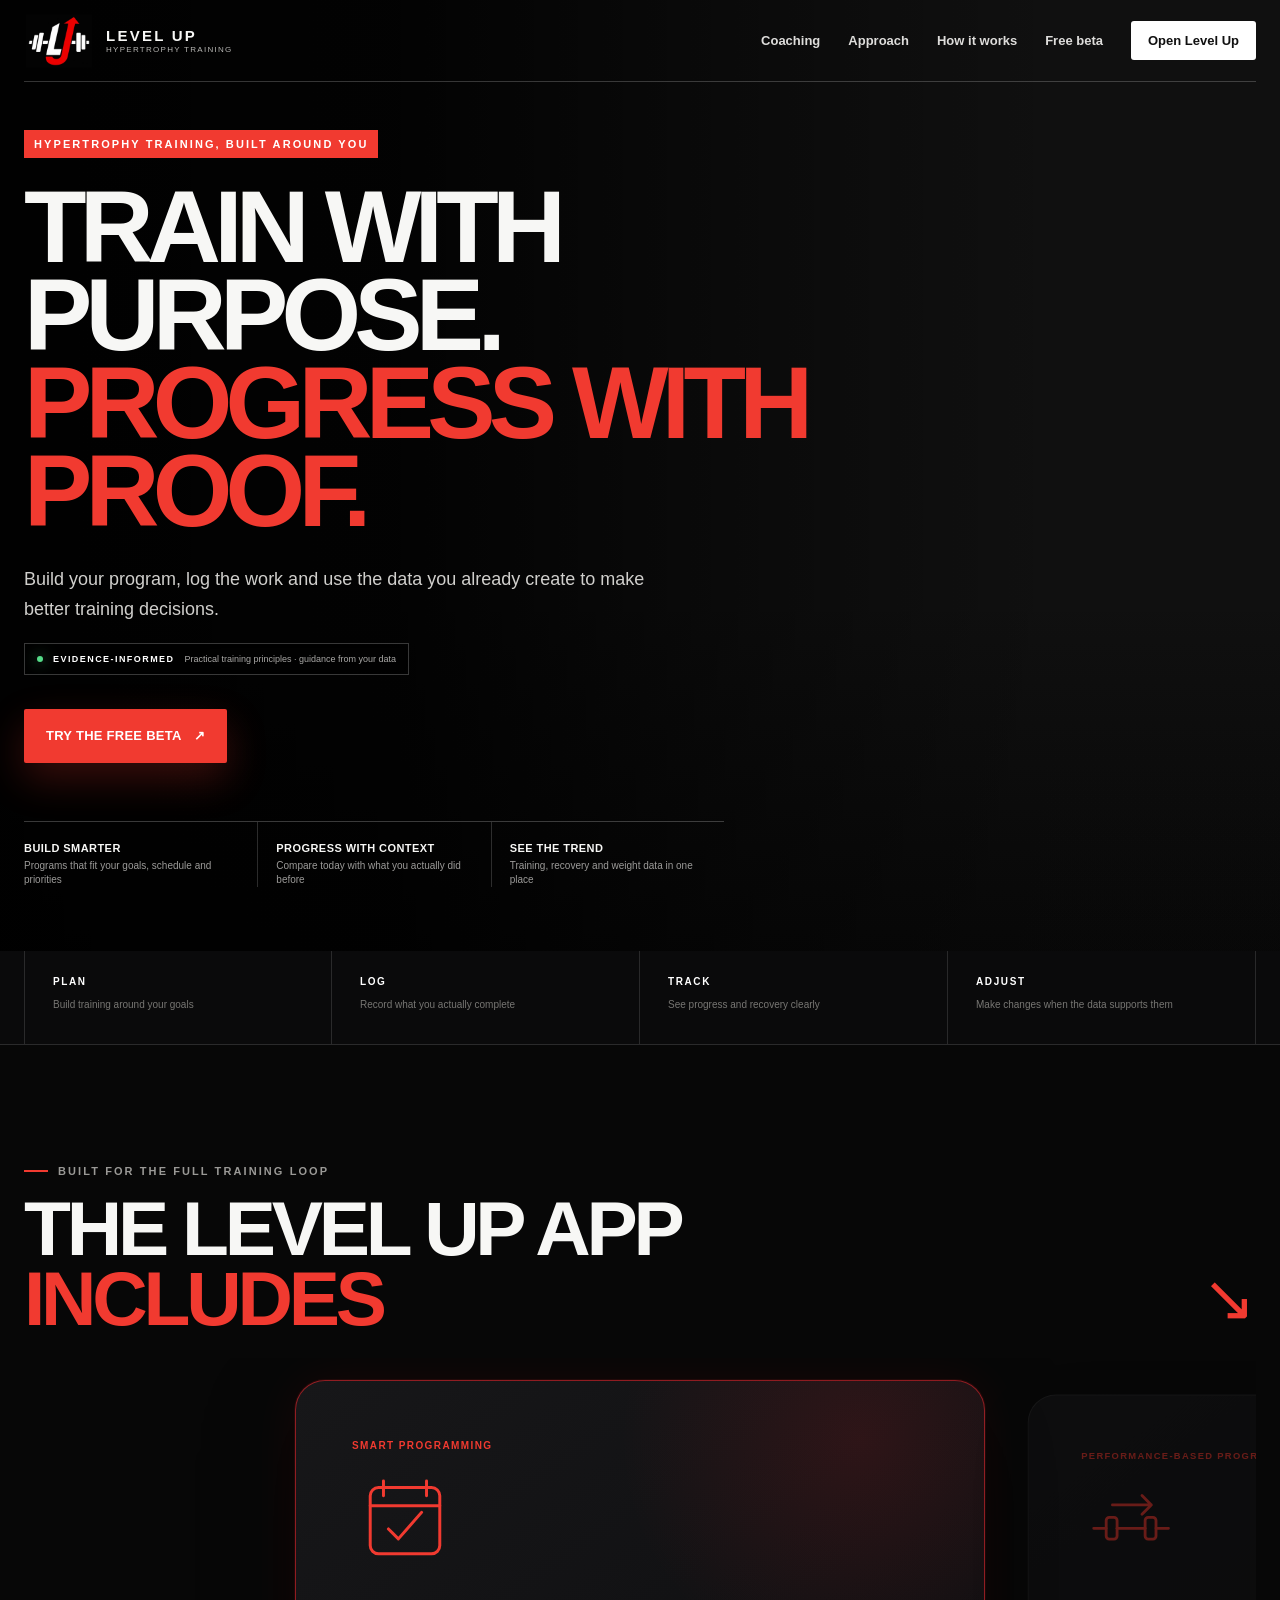
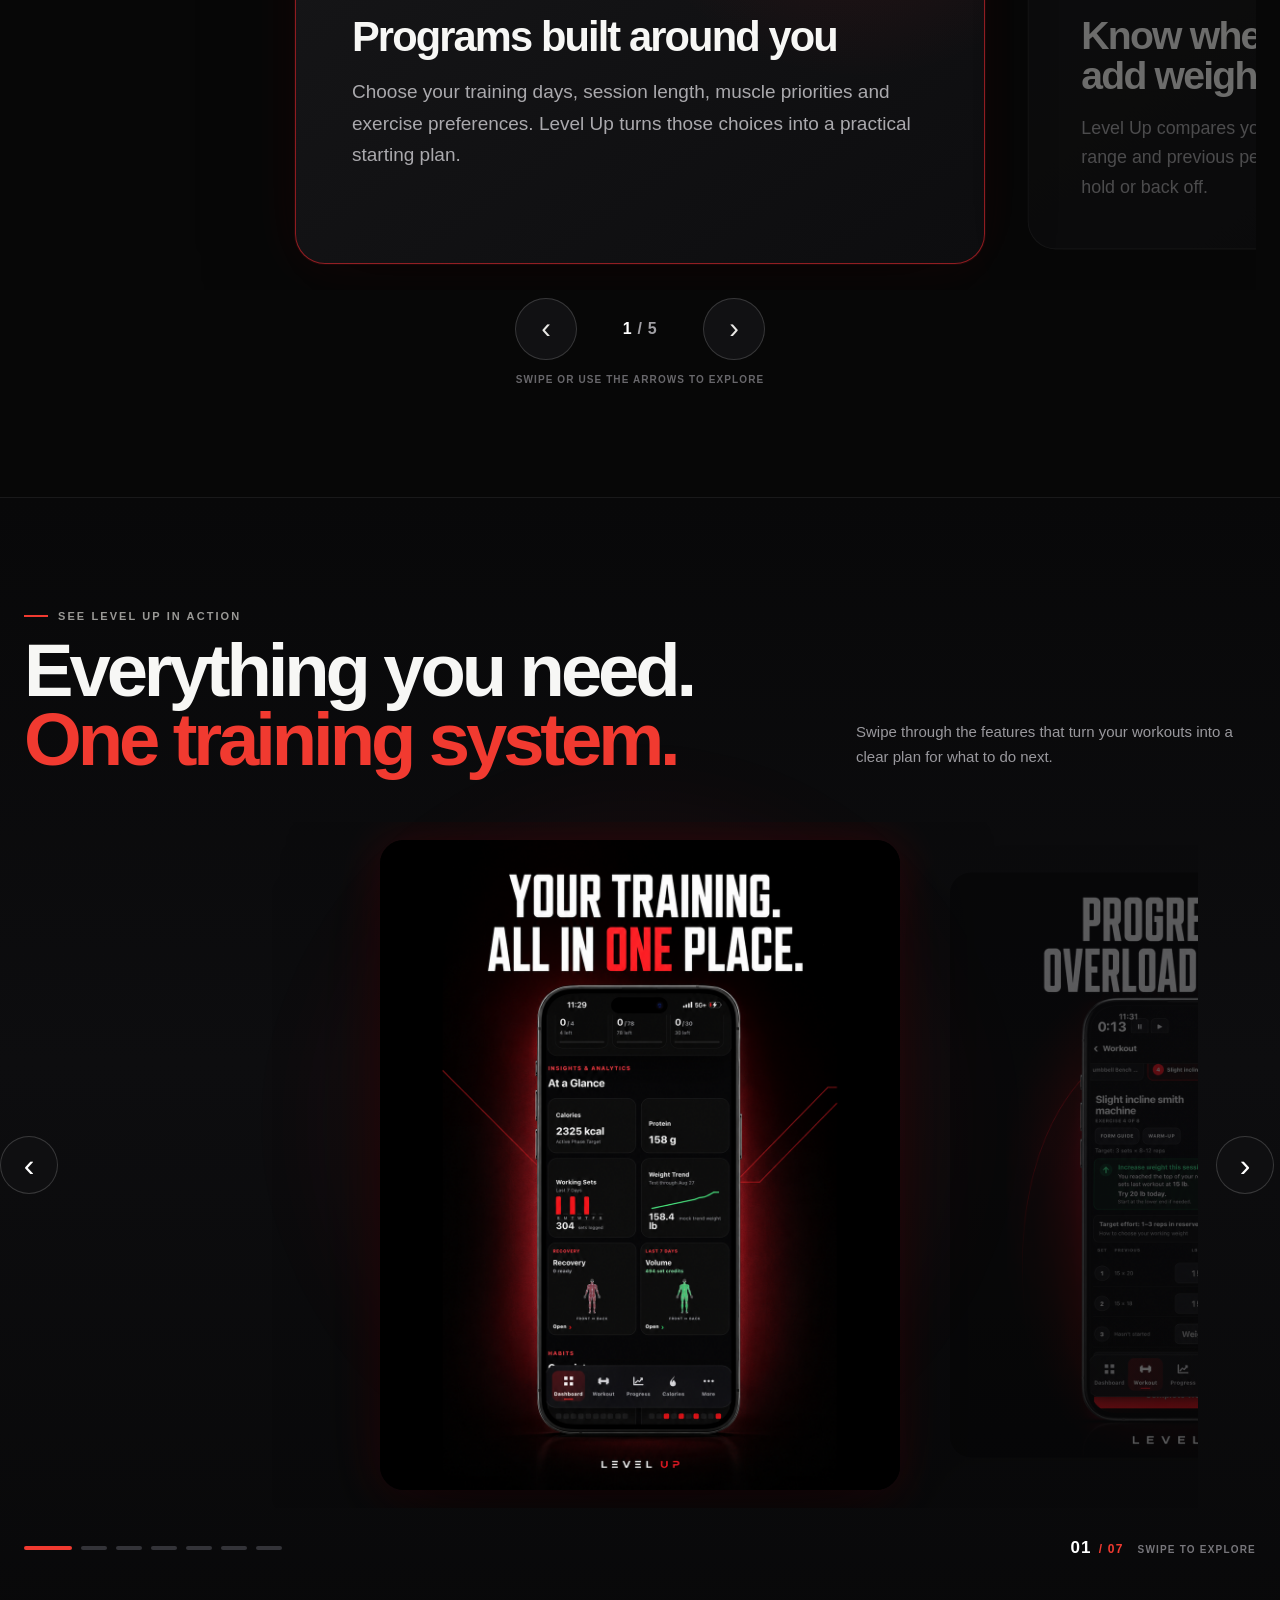
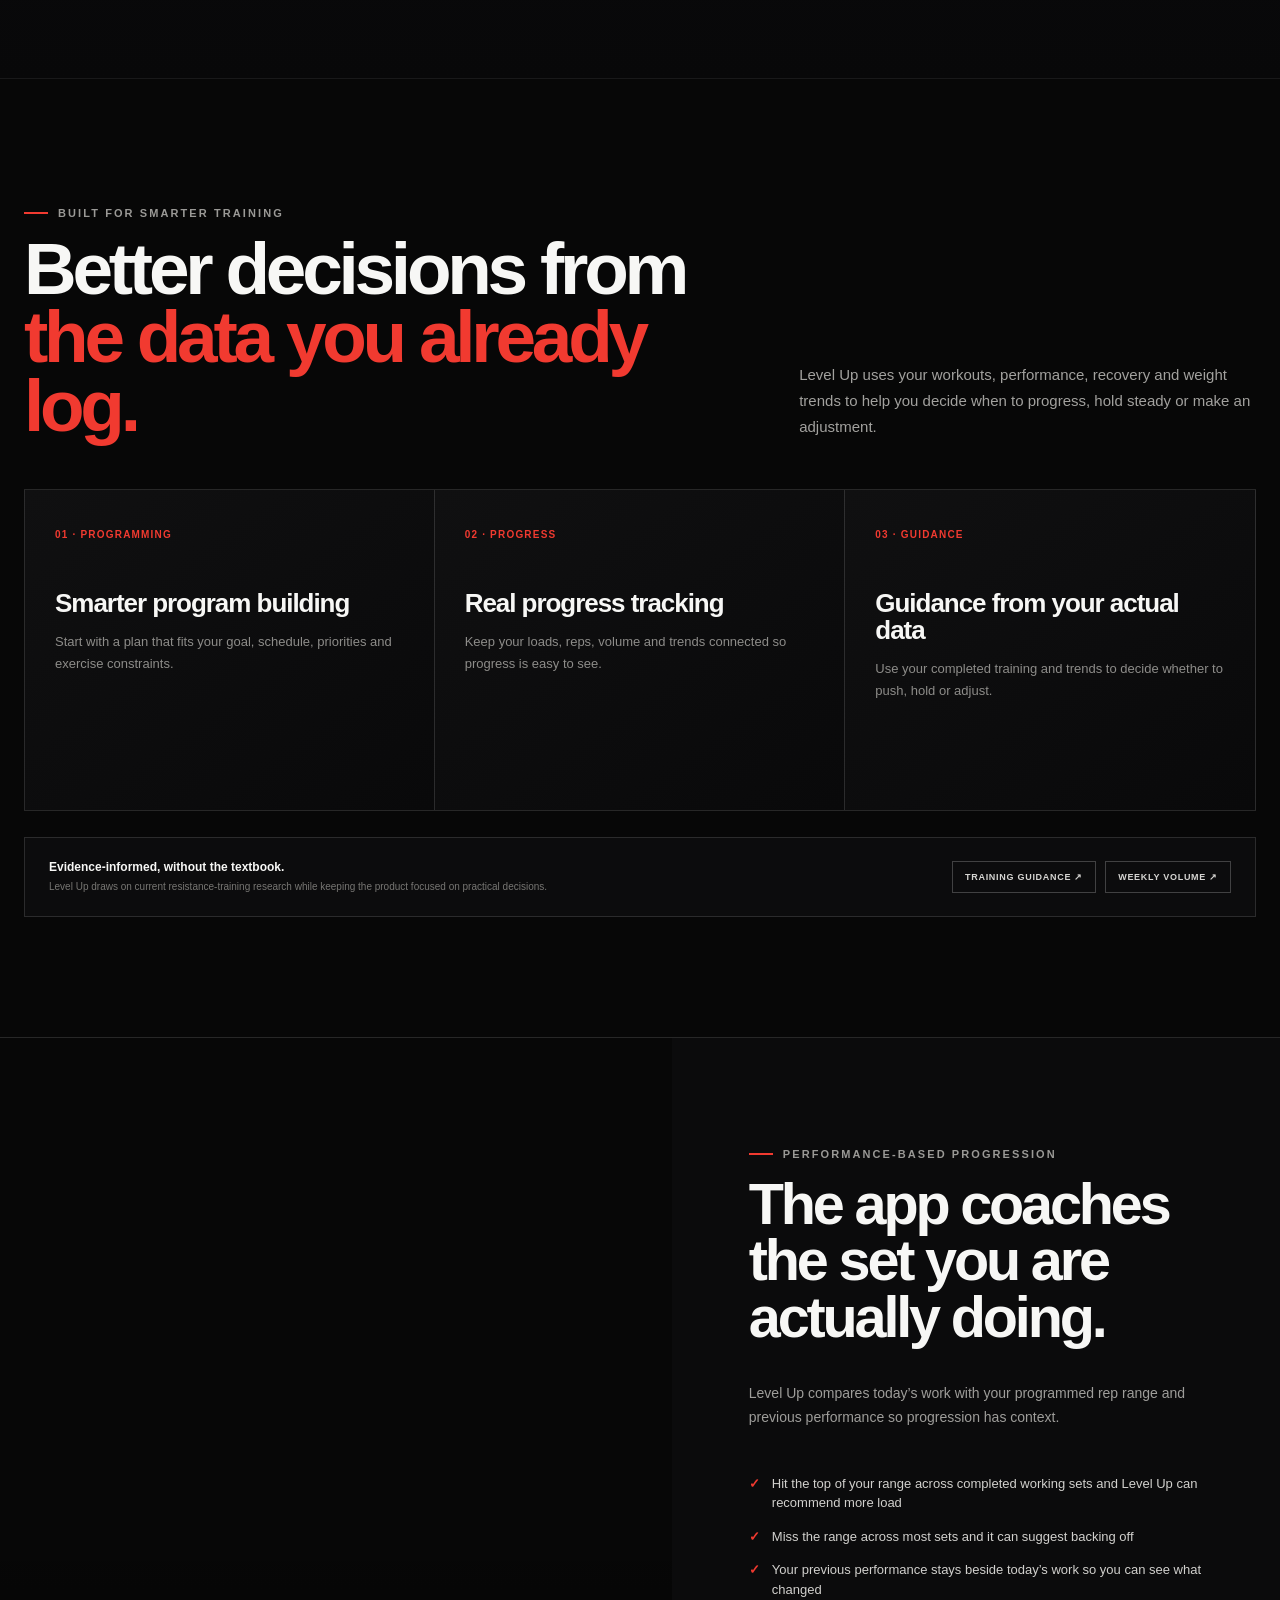
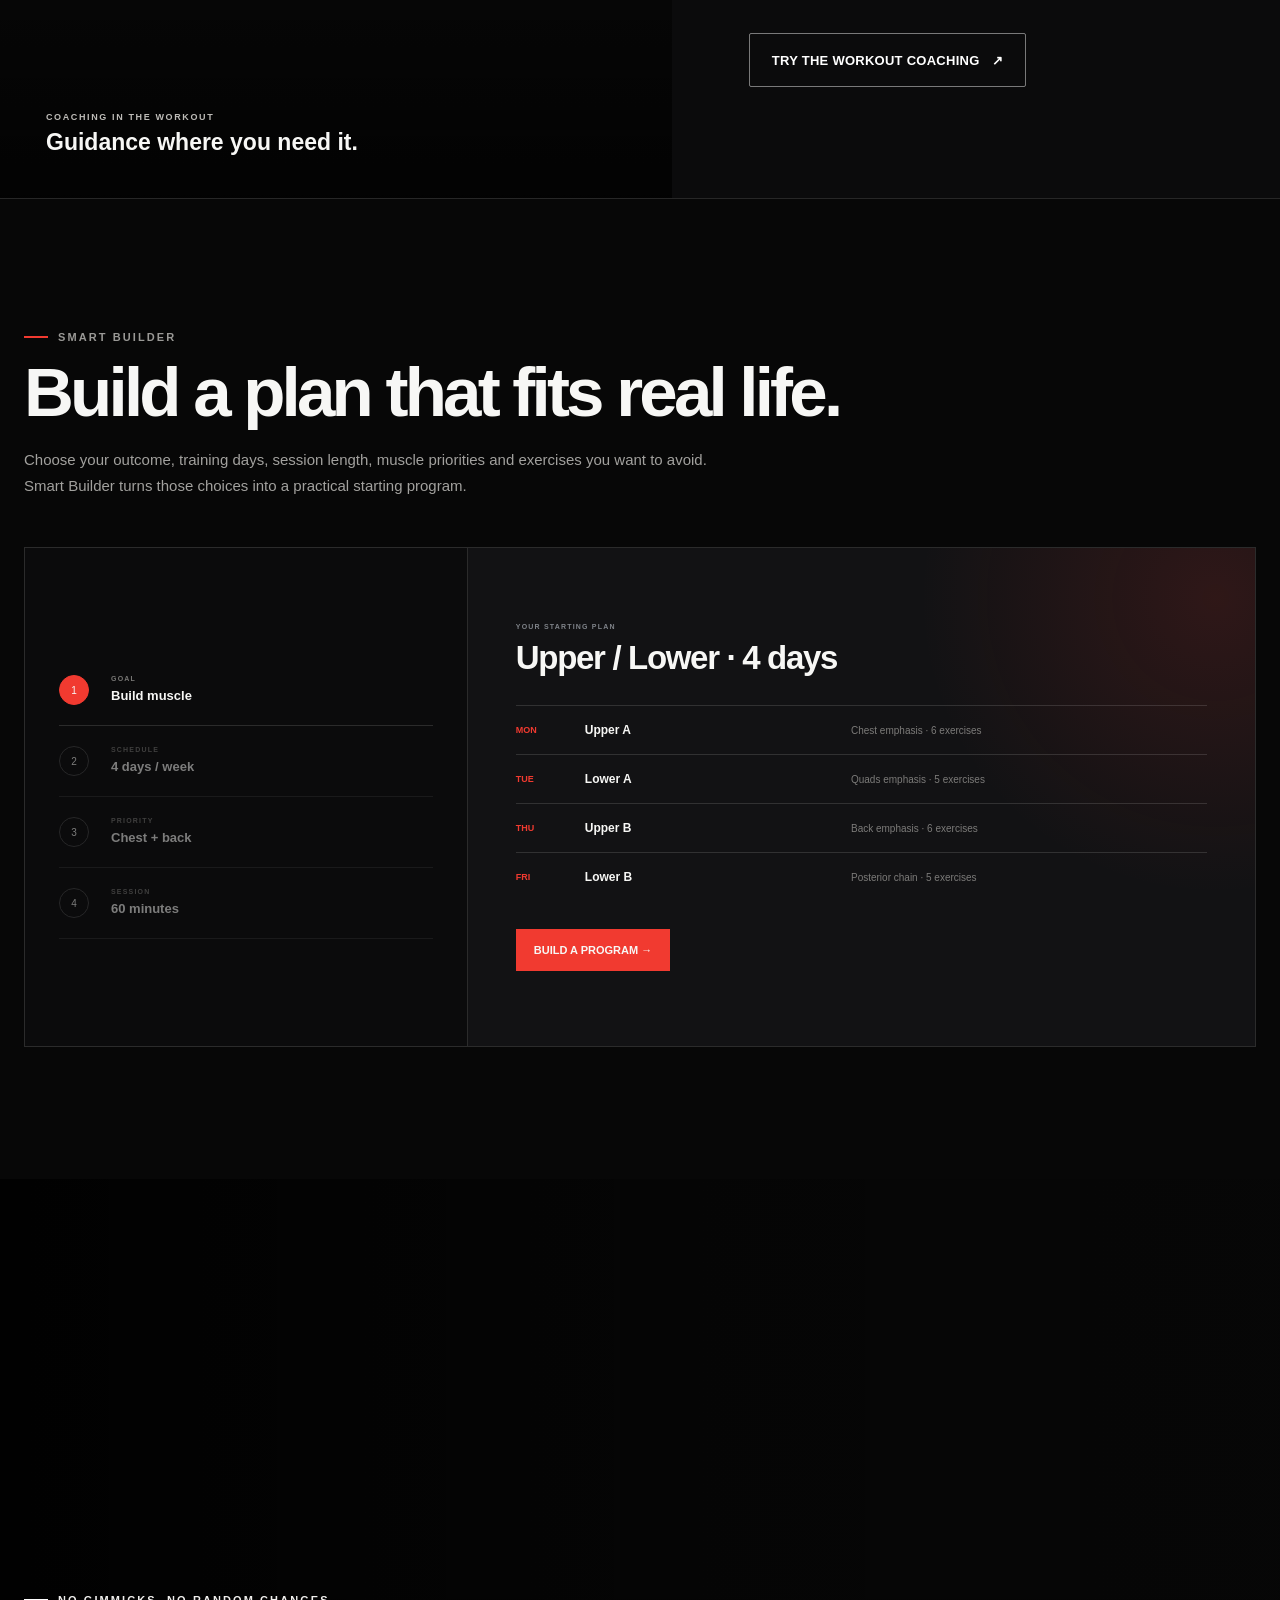
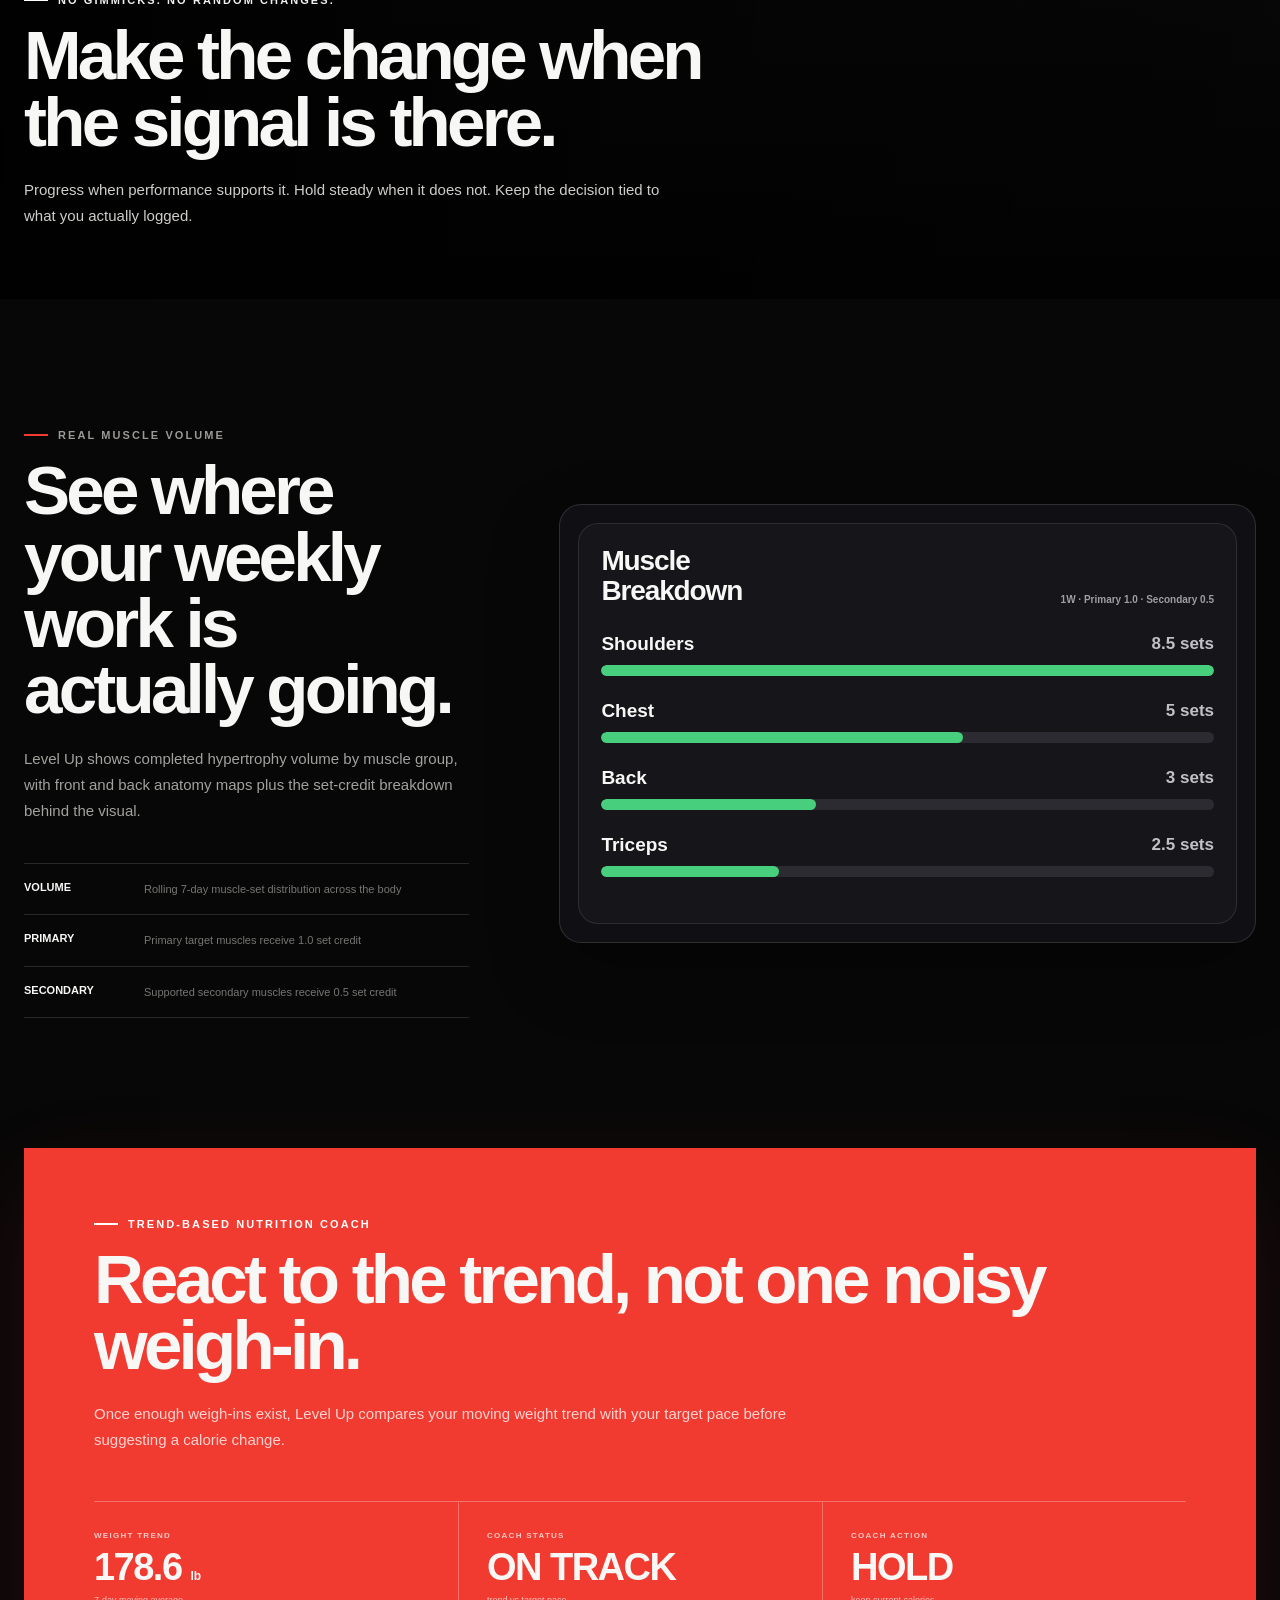
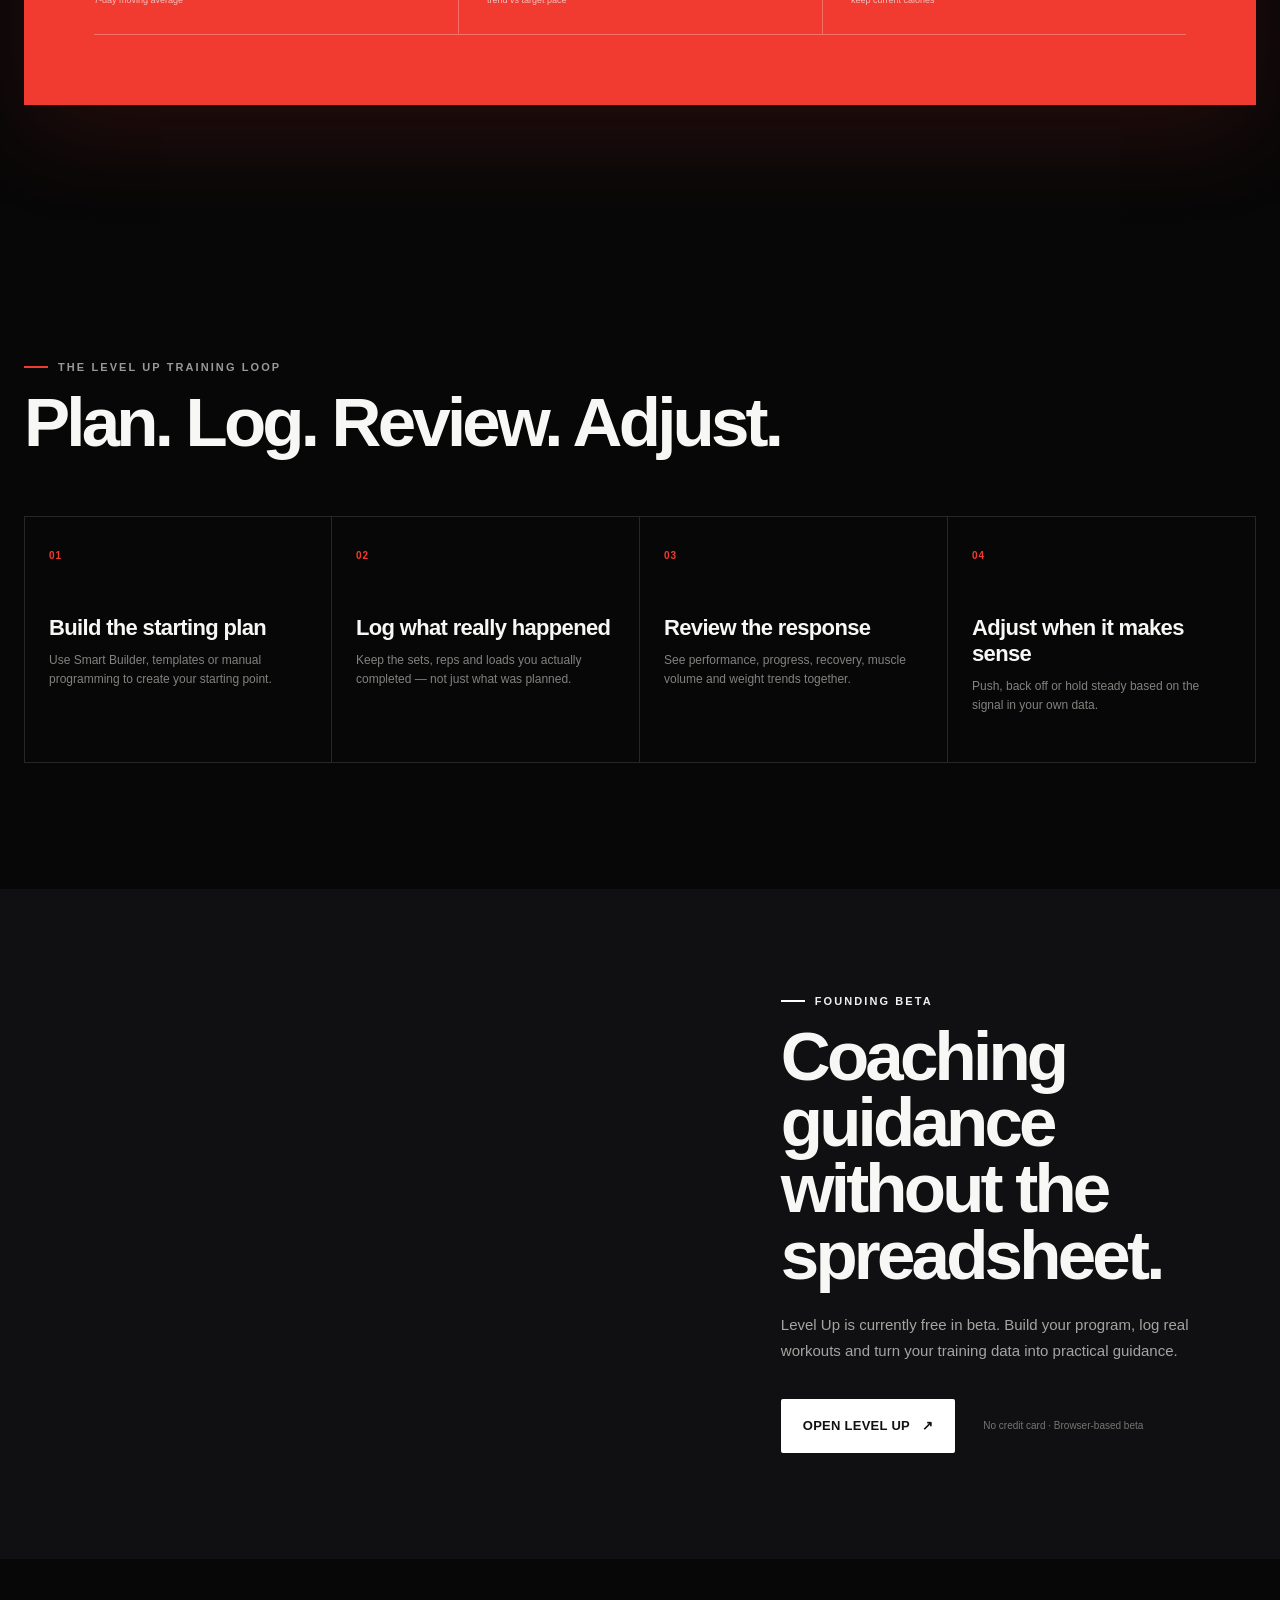
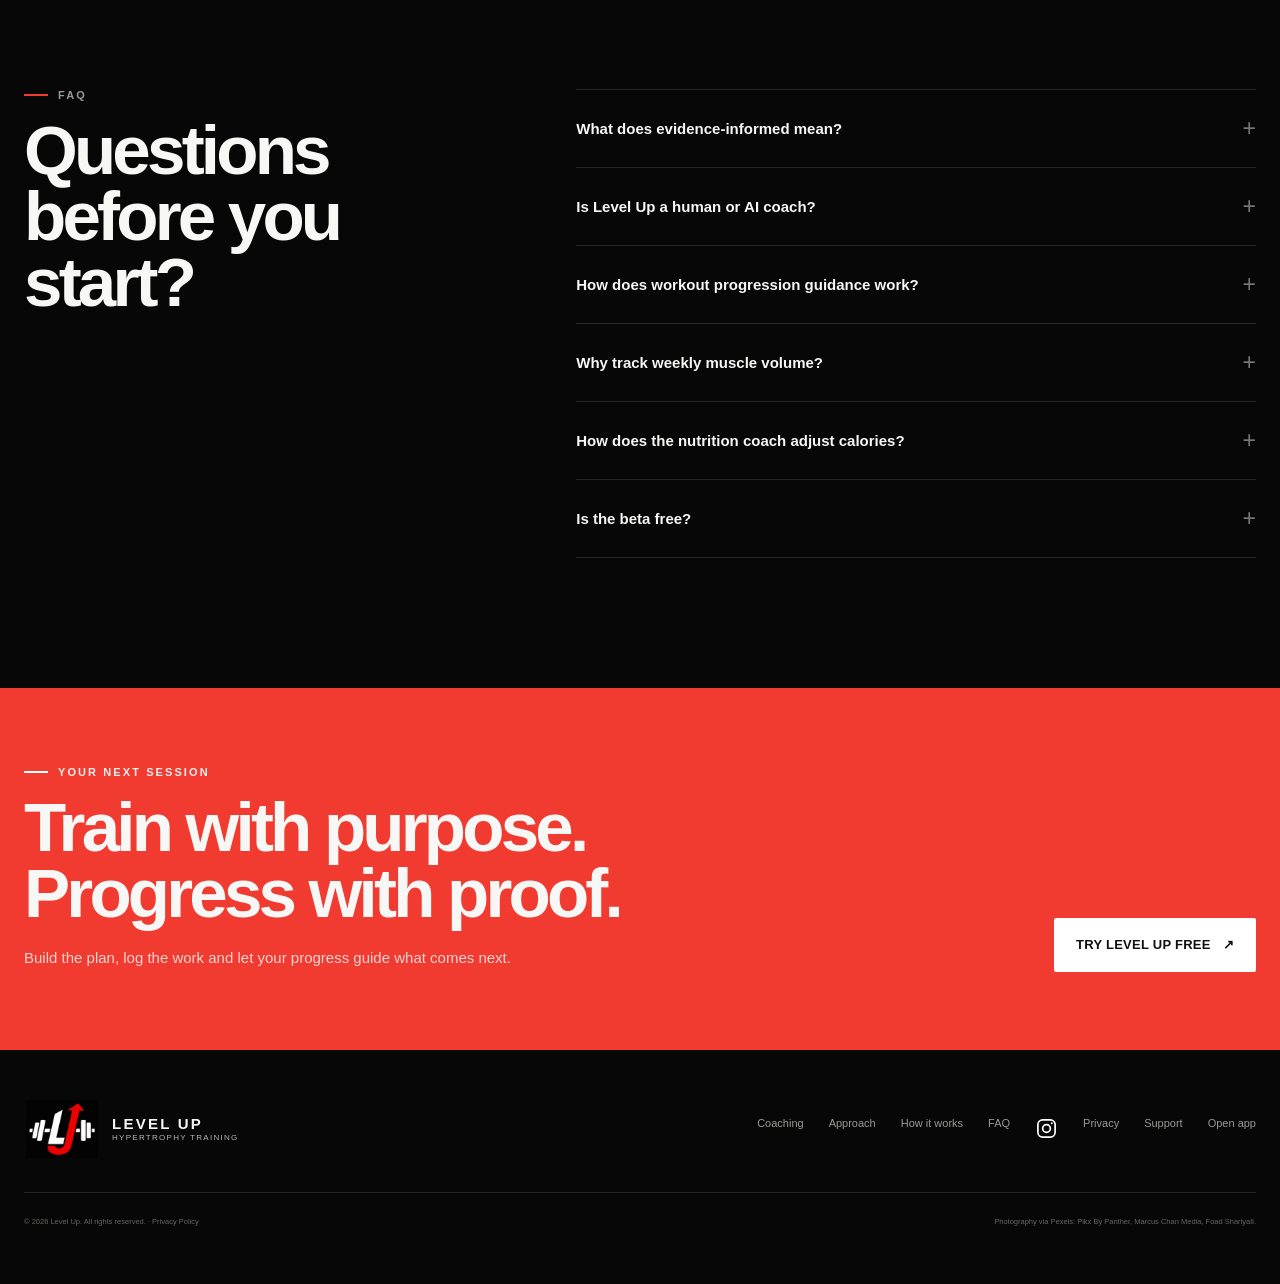
==== index.html @ 96b020a1 "Refresh mobile hero stylesheet" ====
<!doctype html>
<html lang="en">
<head>
  <meta charset="utf-8">
  <meta name="viewport" content="width=device-width, initial-scale=1">
  <meta name="theme-color" content="#070707">
  <meta name="description" content="Level Up is a hypertrophy training app for building programs, logging workouts, tracking progress and using your own training data to make smarter adjustments.">
  <meta property="og:title" content="Level Up — Hypertrophy Training & Coaching">
  <meta property="og:description" content="Train with purpose. Progress with proof. Build, log, track and adjust in one hypertrophy training app.">
  <meta property="og:type" content="website">
  <title>Level Up — Hypertrophy Training & Coaching</title>
  <link rel="preconnect" href="https://images.pexels.com">
  <link rel="stylesheet" href="styles.css?v=exact-logo-map-1">
  <link rel="stylesheet" href="site-overrides.css?v=instagram-icon-1">
  <link rel="stylesheet" href="app-showcase.css?v=mobile-hero-gap-2">
</head>
<body>
  <header class="site-header" data-header>
    <a class="brand" href="#top" aria-label="Level Up home">
      <img class="brand-logo-image" src="assets/level-up-site-logo.svg?v=exact-user-logo-1" alt="Level Up logo">
      <span class="brand-copy"><strong>LEVEL UP</strong><small>HYPERTROPHY TRAINING</small></span>
    </a>
    <button class="menu-button" type="button" data-menu-button aria-expanded="false" aria-controls="site-nav">Menu</button>
    <nav id="site-nav" class="site-nav" data-nav>
      <a href="#features">Coaching</a>
      <a href="#science">Approach</a>
      <a href="#system">How it works</a>
      <a href="#beta">Free beta</a>
      <a class="nav-cta" href="https://app.leveluphypertrophy.com/">Open Level Up</a>
    </nav>
  </header>

  <main id="top">
    <section class="hero">
      <div class="hero-photo" role="img" aria-label="Bodybuilder training in a gym"></div>
      <div class="hero-shade"></div>
      <div class="hero-inner">
        <div class="hero-copy">
          <span class="kicker">HYPERTROPHY TRAINING, BUILT AROUND YOU</span>
          <h1>Train with purpose.<br><em>Progress with proof.</em></h1>
          <p>Build your program, log the work and use the data you already create to make better training decisions.</p>
          <div class="science-badge"><span></span><b>EVIDENCE-INFORMED</b><small>Practical training principles · guidance from your data</small></div>
          <div class="hero-actions">
            <a class="button button-primary" href="https://app.leveluphypertrophy.com/">Try the free beta <span>↗</span></a>
            <a class="text-link" href="#app-showcase">See the app <span>↓</span></a>
          </div>
          <div class="hero-meta">
            <div><strong>Build smarter</strong><span>Programs that fit your goals, schedule and priorities</span></div>
            <div><strong>Progress with context</strong><span>Compare today with what you actually did before</span></div>
            <div><strong>See the trend</strong><span>Training, recovery and weight data in one place</span></div>
          </div>
        </div>

        <div class="hero-phone" aria-label="Level Up workout coaching preview">
          <div class="phone-shell">
            <div class="phone-status"><span>9:41</span><b></b><span>●●●</span></div>
            <div class="phone-title"><span>WORKOUT</span><strong>Upper Body</strong><small>Day 2 of 4</small></div>
            <div class="phone-exercise">
              <div class="phone-exercise-head"><div><span>CHEST</span><h3>Bench Press</h3></div><b>3 SETS</b></div>
              <div class="phone-set-head"><span>SET</span><span>LAST</span><span>TODAY</span></div>
              <div class="phone-set"><b>1</b><span>180 × 12</span><strong>185 × 12</strong></div>
              <div class="phone-set"><b>2</b><span>180 × 12</span><strong>185 × 12</strong></div>
              <div class="phone-set"><b>3</b><span>180 × 12</span><strong>185 × 12</strong></div>
              <div class="phone-guidance"><span>TRAINING GUIDANCE</span><strong>Increase weight this session.</strong><small>Your completed working sets reached the top of the programmed rep range.</small></div>
            </div>
            <div class="phone-nav"><span>Home</span><span class="active">Workout</span><span>Progress</span><span>Calories</span></div>
          </div>
        </div>
      </div>
    </section>

    <section class="proof-bar">
      <div><strong>PLAN</strong><span>Build training around your goals</span></div>
      <div><strong>LOG</strong><span>Record what you actually complete</span></div>
      <div><strong>TRACK</strong><span>See progress and recovery clearly</span></div>
      <div><strong>ADJUST</strong><span>Make changes when the data supports them</span></div>
    </section>

    <section id="features" class="section intro-section">
      <div class="section-copy">
        <span class="eyebrow">TRAINING THAT RESPONDS TO YOU</span>
        <h2>Less guesswork.<br>More useful feedback.</h2>
      </div>
      <div class="section-lede">
        <p>Level Up brings programming, workout logging, progress and recovery together so the next decision is easier to make.</p>
        <a class="inline-link" href="https://app.leveluphypertrophy.com/">Open the app <span>↗</span></a>
      </div>
    </section>

    <section class="feature-band">
      <article class="feature-band-item"><span>01</span><h3>Build around your goals</h3><p>Set your schedule, muscle priorities, session length, exercise preferences and constraints.</p></article>
      <article class="feature-band-item"><span>02</span><h3>Log the work that matters</h3><p>Keep completed sets, reps, loads and previous performance connected to your plan.</p></article>
      <article class="feature-band-item"><span>03</span><h3>Know when to progress</h3><p>Use your programmed rep targets and actual performance to guide the next load decision.</p></article>
      <article class="feature-band-item"><span>04</span><h3>Track the bigger picture</h3><p>Follow progress, muscle volume, recovery and weight trends without jumping between tools.</p></article>
    </section>

    <section id="app-showcase" class="promo-carousel" aria-labelledby="promo-carousel-title" data-promo-carousel>
      <div class="promo-carousel-heading">
        <div>
          <span class="eyebrow">SEE LEVEL UP IN ACTION</span>
          <h2 id="promo-carousel-title">Everything you need.<br><em>One training system.</em></h2>
        </div>
        <p>Swipe through the features that turn your workouts into a clear plan for what to do next.</p>
      </div>

      <div class="promo-carousel-shell">
        <button class="promo-carousel-arrow promo-carousel-arrow--prev" type="button" data-promo-prev aria-label="Previous app feature">‹</button>
        <div class="promo-carousel-viewport" data-promo-viewport tabindex="0" aria-label="Level Up app features. Swipe or use the arrow keys to browse.">
          <div class="promo-carousel-track" data-promo-track>
            <figure class="promo-carousel-slide" data-promo-slide><img src="assets/promo-carousel/01-all-in-one.webp" alt="Level Up dashboard with training, nutrition, recovery and progress at a glance" width="1080" height="1350"></figure>
            <figure class="promo-carousel-slide" data-promo-slide><img src="assets/promo-carousel/02-progressive-overload.webp" alt="Level Up workout screen recommending a progressive overload weight increase" width="1080" height="1350" loading="lazy"></figure>
            <figure class="promo-carousel-slide" data-promo-slide><img src="assets/promo-carousel/03-plate-calculator.webp" alt="Level Up plate calculator showing the plates needed for a 215 pound lift" width="1080" height="1350" loading="lazy"></figure>
            <figure class="promo-carousel-slide" data-promo-slide><img src="assets/promo-carousel/04-muscle-volume.jpg" alt="Level Up muscle map showing weekly training volume across the body" width="1080" height="1350" loading="lazy"></figure>
            <figure class="promo-carousel-slide" data-promo-slide><img src="assets/promo-carousel/05-strength-progress.jpg" alt="Level Up strength chart showing estimated bench press progress" width="1080" height="1350" loading="lazy"></figure>
            <figure class="promo-carousel-slide" data-promo-slide><img src="assets/promo-carousel/06-adaptive-calories.jpg" alt="Level Up nutrition phase screen with goal-based adaptive calories" width="1080" height="1350" loading="lazy"></figure>
            <figure class="promo-carousel-slide" data-promo-slide><img src="assets/promo-carousel/07-smart-swap.webp" alt="Level Up Smart Swap screen suggesting exercises with the same training goal" width="1080" height="1350" loading="lazy"></figure>
          </div>
        </div>
        <button class="promo-carousel-arrow promo-carousel-arrow--next" type="button" data-promo-next aria-label="Next app feature">›</button>
      </div>

      <div class="promo-carousel-footer">
        <div class="promo-carousel-dots" role="tablist" aria-label="Choose an app feature" data-promo-dots></div>
        <p><strong data-promo-current>01</strong><span>/ 07</span> Swipe to explore</p>
      </div>
    </section>

    <section id="science" class="science-section">
      <div class="science-head">
        <div><span class="eyebrow">BUILT FOR SMARTER TRAINING</span><h2>Better decisions from<br><span class="science-word">the data you already log.</span></h2></div>
        <p>Level Up uses your workouts, performance, recovery and weight trends to help you decide when to progress, hold steady or make an adjustment.</p>
      </div>
      <div class="science-grid">
        <article class="science-card"><span class="science-num">01 · PROGRAMMING</span><h3>Smarter program building</h3><p>Start with a plan that fits your goal, schedule, priorities and exercise constraints.</p></article>
        <article class="science-card"><span class="science-num">02 · PROGRESS</span><h3>Real progress tracking</h3><p>Keep your loads, reps, volume and trends connected so progress is easy to see.</p></article>
        <article class="science-card"><span class="science-num">03 · GUIDANCE</span><h3>Guidance from your actual data</h3><p>Use your completed training and trends to decide whether to push, hold or adjust.</p></article>
      </div>
      <div class="science-source"><div class="science-source-copy"><strong>Evidence-informed, without the textbook.</strong><span>Level Up draws on current resistance-training research while keeping the product focused on practical decisions.</span></div><div class="science-links"><a href="https://pubmed.ncbi.nlm.nih.gov/41843416/" target="_blank" rel="noopener">Training guidance ↗</a><a href="https://pubmed.ncbi.nlm.nih.gov/27433992/" target="_blank" rel="noopener">Weekly volume ↗</a></div></div>
    </section>

    <section class="split-showcase dark-showcase">
      <div class="showcase-photo female-photo"><div class="photo-label"><span>COACHING IN THE WORKOUT</span><strong>Guidance where you need it.</strong></div></div>
      <div class="showcase-content">
        <span class="eyebrow">PERFORMANCE-BASED PROGRESSION</span>
        <h2>The app coaches the set you are actually doing.</h2>
        <p>Level Up compares today’s work with your programmed rep range and previous performance so progression has context.</p>
        <ul class="check-list"><li>Hit the top of your range across completed working sets and Level Up can recommend more load</li><li>Miss the range across most sets and it can suggest backing off</li><li>Your previous performance stays beside today’s work so you can see what changed</li></ul>
        <a class="button button-outline" href="https://app.leveluphypertrophy.com/">Try the workout coaching <span>↗</span></a>
      </div>
    </section>

    <section id="system" class="section product-section">
      <div class="product-heading"><span class="eyebrow">SMART BUILDER</span><h2>Build a plan that fits real life.</h2><p>Choose your outcome, training days, session length, muscle priorities and exercises you want to avoid. Smart Builder turns those choices into a practical starting program.</p></div>
      <div class="builder-panel">
        <div class="builder-steps"><div class="builder-step active"><span>1</span><div><small>GOAL</small><strong>Build muscle</strong></div></div><div class="builder-step"><span>2</span><div><small>SCHEDULE</small><strong>4 days / week</strong></div></div><div class="builder-step"><span>3</span><div><small>PRIORITY</small><strong>Chest + back</strong></div></div><div class="builder-step"><span>4</span><div><small>SESSION</small><strong>60 minutes</strong></div></div></div>
        <div class="builder-result"><span class="panel-kicker">YOUR STARTING PLAN</span><h3>Upper / Lower · 4 days</h3><div class="day-row"><span>MON</span><strong>Upper A</strong><small>Chest emphasis · 6 exercises</small></div><div class="day-row"><span>TUE</span><strong>Lower A</strong><small>Quads emphasis · 5 exercises</small></div><div class="day-row"><span>THU</span><strong>Upper B</strong><small>Back emphasis · 6 exercises</small></div><div class="day-row"><span>FRI</span><strong>Lower B</strong><small>Posterior chain · 5 exercises</small></div><a href="https://app.leveluphypertrophy.com/">Build a program <span>→</span></a></div>
      </div>
    </section>

    <section class="athlete-break"><div class="athlete-break-photo"></div><div class="athlete-break-shade"></div><div class="athlete-break-copy"><span class="eyebrow light">NO GIMMICKS. NO RANDOM CHANGES.</span><h2>Make the change when the signal is there.</h2><p>Progress when performance supports it. Hold steady when it does not. Keep the decision tied to what you actually logged.</p></div></section>

    <section class="section analytics-section">
      <div class="analytics-copy">
        <span class="eyebrow">REAL MUSCLE VOLUME</span>
        <h2>See where your weekly work is actually going.</h2>
        <p>Level Up shows completed hypertrophy volume by muscle group, with front and back anatomy maps plus the set-credit breakdown behind the visual.</p>
        <div class="analytics-points"><div><strong>Volume</strong><span>Rolling 7-day muscle-set distribution across the body</span></div><div><strong>Primary</strong><span>Primary target muscles receive 1.0 set credit</span></div><div><strong>Secondary</strong><span>Supported secondary muscles receive 0.5 set credit</span></div></div>
      </div>
      <div class="analytics-real" aria-label="Level Up muscle volume example">
        <div class="exact-volume-card">
          <img src="assets/muscle-volume-map-exact.svg?v=exact-map-1" alt="Level Up muscle volume map showing the exact front and back anatomy from the app">
        </div>
        <div class="real-breakdown-card">
          <div class="breakdown-title"><h3>Muscle<br>Breakdown</h3><small>1W · Primary 1.0 · Secondary 0.5</small></div>
          <div class="breakdown-row"><div class="breakdown-label"><strong>Shoulders</strong><span>8.5 sets</span></div><div class="breakdown-track"><div class="breakdown-fill" style="--w:100%"></div></div></div>
          <div class="breakdown-row"><div class="breakdown-label"><strong>Chest</strong><span>5 sets</span></div><div class="breakdown-track"><div class="breakdown-fill" style="--w:59%"></div></div></div>
          <div class="breakdown-row"><div class="breakdown-label"><strong>Back</strong><span>3 sets</span></div><div class="breakdown-track"><div class="breakdown-fill" style="--w:35%"></div></div></div>
          <div class="breakdown-row"><div class="breakdown-label"><strong>Triceps</strong><span>2.5 sets</span></div><div class="breakdown-track"><div class="breakdown-fill" style="--w:29%"></div></div></div>
        </div>
      </div>
    </section>

    <section class="section weight-section"><div class="weight-card"><span class="eyebrow light">TREND-BASED NUTRITION COACH</span><h2>React to the trend, not one noisy weigh-in.</h2><p>Once enough weigh-ins exist, Level Up compares your moving weight trend with your target pace before suggesting a calorie change.</p><div class="weight-metrics"><div><small>WEIGHT TREND</small><strong>178.6 <span>lb</span></strong><em>7-day moving average</em></div><div><small>COACH STATUS</small><strong>ON TRACK</strong><em>trend vs target pace</em></div><div><small>COACH ACTION</small><strong>HOLD</strong><em>keep current calories</em></div></div></div></section>

    <section class="section process-section"><div class="process-heading"><span class="eyebrow">THE LEVEL UP TRAINING LOOP</span><h2>Plan. Log. Review. Adjust.</h2></div><div class="process-grid"><article><span>01</span><h3>Build the starting plan</h3><p>Use Smart Builder, templates or manual programming to create your starting point.</p></article><article><span>02</span><h3>Log what really happened</h3><p>Keep the sets, reps and loads you actually completed — not just what was planned.</p></article><article><span>03</span><h3>Review the response</h3><p>See performance, progress, recovery, muscle volume and weight trends together.</p></article><article><span>04</span><h3>Adjust when it makes sense</h3><p>Push, back off or hold steady based on the signal in your own data.</p></article></div></section>

    <section id="beta" class="beta-section"><div class="beta-photo"></div><div class="beta-panel"><span class="eyebrow light">FOUNDING BETA</span><h2>Coaching guidance without the spreadsheet.</h2><p>Level Up is currently free in beta. Build your program, log real workouts and turn your training data into practical guidance.</p><div class="hero-actions"><a class="button button-white" href="https://app.leveluphypertrophy.com/">Open Level Up <span>↗</span></a><span class="beta-note">No credit card · Browser-based beta</span></div></div></section>

    <section id="faq" class="section faq-section"><div class="faq-heading"><span class="eyebrow">FAQ</span><h2>Questions before you start?</h2></div><div class="faq-list"><details><summary>What does evidence-informed mean?</summary><p>Level Up uses established resistance-training principles as guardrails, then applies them to the workouts and trends you log. The goal is practical guidance, not academic complexity.</p></details><details><summary>Is Level Up a human or AI coach?</summary><p>No. Level Up is a training app with coaching-style decision rules built around the data you log.</p></details><details><summary>How does workout progression guidance work?</summary><p>Level Up compares completed working sets with the rep range programmed for that exercise. When your completed sets reach the top of the range, it can recommend a practical load increase. If most completed sets fall below the range, it can suggest a lighter load.</p></details><details><summary>Why track weekly muscle volume?</summary><p>Weekly muscle-set distribution helps you see whether your program is actually putting enough work where you intended.</p></details><details><summary>How does the nutrition coach adjust calories?</summary><p>During an active nutrition phase, Level Up waits for enough weigh-ins to establish a trend, then compares that trend with your target weekly pace before recommending a change.</p></details><details><summary>Is the beta free?</summary><p>Yes. The current founding beta is free to use in your browser and can be added to your home screen as a Progressive Web App.</p></details></div></section>

    <section class="final-cta"><div><span class="eyebrow light">YOUR NEXT SESSION</span><h2>Train with purpose. Progress with proof.</h2><p>Build the plan, log the work and let your progress guide what comes next.</p></div><a class="button button-white" href="https://app.leveluphypertrophy.com/">Try Level Up free <span>↗</span></a></section>
  </main>

  <footer class="site-footer">
    <div class="footer-top"><a class="brand" href="#top"><img class="brand-logo-image" src="assets/level-up-site-logo.svg?v=exact-user-logo-1" alt="Level Up logo"><span class="brand-copy"><strong>LEVEL UP</strong><small>HYPERTROPHY TRAINING</small></span></a><div class="footer-links"><a href="#features">Coaching</a><a href="#science">Approach</a><a href="#system">How it works</a><a href="#faq">FAQ</a><a class="footer-instagram" href="https://www.instagram.com/leveluphypertrophyapp/" target="_blank" rel="noopener noreferrer" aria-label="Level Up Hypertrophy on Instagram"><svg viewBox="0 0 24 24" width="23" height="23" fill="none" stroke="#fff" stroke-width="1.8" stroke-linecap="round" stroke-linejoin="round" aria-hidden="true"><rect x="3" y="3" width="18" height="18" rx="5"></rect><circle cx="12" cy="12" r="4"></circle><circle cx="17.5" cy="6.5" r="1" fill="#fff" stroke="none"></circle></svg></a><a href="/privacy.html">Privacy</a><a href="mailto:support@leveluphypertrophy.com">Support</a><a href="https://app.leveluphypertrophy.com/">Open app</a></div></div>
    <div class="footer-bottom"><small>© <span data-year></span> Level Up. All rights reserved. · <a href="/privacy.html">Privacy Policy</a></small><small class="photo-credit">Photography via Pexels: Pikx By Panther, Marcus Chan Media, Foad Shariyati.</small></div>
  </footer>

  <script src="script.js?v=static-real-app-1"></script>
</body>
</html>
---- styles.css ----
:root{--bg:#070707;--bg2:#0d0d0e;--panel:#121214;--panel2:#18181b;--ink:#f7f7f5;--muted:#aaa9a7;--soft:#777674;--line:rgba(255,255,255,.13);--red:#f13a30;--red2:#c8201b;--green:#55dc88;--max:1240px;--header:82px}*{box-sizing:border-box}html{scroll-behavior:smooth}body{margin:0;background:var(--bg);color:var(--ink);font-family:Inter,-apple-system,BlinkMacSystemFont,"SF Pro Display","Segoe UI",sans-serif;-webkit-font-smoothing:antialiased}body.menu-open{overflow:hidden}a{color:inherit;text-decoration:none}button{font:inherit}img{max-width:100%;display:block}.site-header{height:var(--header);width:min(var(--max),calc(100% - 48px));position:absolute;top:0;left:50%;transform:translateX(-50%);z-index:30;display:flex;align-items:center;justify-content:space-between;border-bottom:1px solid rgba(255,255,255,.2)}.brand{display:inline-flex;align-items:center;gap:12px;flex:none}.brand-mark{width:38px;height:38px;background:var(--red);border-radius:7px;display:flex;align-items:center;justify-content:center;gap:3px;transform:skew(-6deg);box-shadow:0 10px 30px rgba(241,58,48,.25)}.brand-mark i{display:block;width:8px;height:18px;border-right:4px solid #fff;border-top:4px solid #fff;transform:rotate(-45deg)}.brand-mark i+i{margin-left:-5px}.brand-copy{display:grid;gap:1px}.brand-copy strong{font-size:15px;letter-spacing:.15em}.brand-copy small{font-size:8px;color:#b7b6b3;letter-spacing:.16em}.site-nav{display:flex;align-items:center;gap:28px;font-size:13px;font-weight:650}.site-nav>a:not(.nav-cta){color:#dedddb}.site-nav>a:not(.nav-cta):hover{color:#fff}.nav-cta{background:#fff;color:#111;padding:12px 17px;border-radius:3px;font-weight:850}.menu-button{display:none;border:1px solid rgba(255,255,255,.28);background:rgba(0,0,0,.25);color:#fff;padding:9px 13px;border-radius:3px}.hero{position:relative;min-height:850px;display:grid;align-items:end;overflow:hidden;background:#111}.hero-photo,.hero-shade{position:absolute;inset:0}.hero-photo{background-image:url('https://images.pexels.com/photos/1547248/pexels-photo-1547248.jpeg?auto=compress&cs=tinysrgb&w=2000');background-size:cover;background-position:67% 38%;transform:scale(1.01)}.hero-shade{background:linear-gradient(90deg,rgba(0,0,0,.96) 0%,rgba(0,0,0,.86) 31%,rgba(0,0,0,.4) 58%,rgba(0,0,0,.07) 82%),linear-gradient(0deg,rgba(7,7,7,.85),transparent 37%)}.hero-inner{width:min(var(--max),calc(100% - 48px));margin:0 auto;padding:145px 0 77px;display:grid;grid-template-columns:minmax(0,1fr) 410px;gap:78px;align-items:end;position:relative;z-index:2}.hero-copy{max-width:720px}.kicker,.eyebrow{font-size:11px;font-weight:900;letter-spacing:.19em}.kicker{display:inline-block;background:var(--red);padding:8px 10px;color:#fff}.eyebrow{color:#9a9996;display:flex;align-items:center;gap:10px}.eyebrow:before{content:"";width:24px;height:2px;background:var(--red)}.eyebrow.light{color:#f0efed}.eyebrow.light:before{background:#fff}.hero h1{font-size:clamp(60px,8vw,112px);line-height:.86;letter-spacing:-.066em;text-transform:uppercase;margin:25px 0 30px;max-width:820px}.hero h1 em{font-style:normal;color:var(--red)}.hero-copy>p{font-size:18px;line-height:1.65;color:#d0cfcc;max-width:640px;margin:0}.hero-actions{display:flex;align-items:center;gap:28px;flex-wrap:wrap;margin-top:34px}.button{min-height:54px;padding:0 22px;display:inline-flex;align-items:center;justify-content:center;gap:12px;border-radius:2px;font-size:13px;font-weight:900;letter-spacing:.02em;text-transform:uppercase;transition:.2s ease}.button:hover{transform:translateY(-2px)}.button-primary{background:var(--red);color:#fff;box-shadow:0 16px 40px rgba(241,58,48,.24)}.button-primary:hover{background:#ff5148}.button-outline{border:1px solid rgba(255,255,255,.45);background:transparent;color:#fff}.button-white{background:#fff;color:#111}.text-link,.inline-link{font-size:13px;font-weight:800;border-bottom:1px solid rgba(255,255,255,.5);padding-bottom:5px}.hero-meta{display:grid;grid-template-columns:repeat(3,1fr);gap:0;margin-top:58px;border-top:1px solid rgba(255,255,255,.22);max-width:700px}.hero-meta div{padding:20px 18px 0 0;display:grid;gap:5px}.hero-meta div+div{padding-left:18px;border-left:1px solid rgba(255,255,255,.17)}.hero-meta strong{font-size:11px;text-transform:uppercase;letter-spacing:.04em}.hero-meta span{font-size:10px;color:#9c9b99;line-height:1.4}.hero-phone{align-self:end;filter:drop-shadow(0 32px 60px rgba(0,0,0,.55))}.phone-shell{width:100%;background:#090a0c;border:1px solid rgba(255,255,255,.25);border-radius:34px;padding:12px 14px 17px;transform:rotate(2.5deg);box-shadow:inset 0 0 0 5px #111318}.phone-status{height:28px;padding:0 11px;display:flex;align-items:center;justify-content:space-between;font-size:8px;color:#7f8388}.phone-status b{width:82px;height:20px;background:#020203;border-radius:20px}.phone-title{padding:17px 8px 12px;display:grid}.phone-title span,.phone-exercise-head span,.phone-guidance span,.panel-kicker{font-size:7px;font-weight:900;letter-spacing:.17em;color:#7f8389}.phone-title strong{font-size:24px;margin-top:4px}.phone-title small{font-size:8px;color:#6e7278;margin-top:2px}.phone-exercise{border:1px solid #292d32;border-radius:18px;background:linear-gradient(145deg,#15171a,#0e1012);padding:15px}.phone-exercise-head{display:flex;align-items:start;justify-content:space-between}.phone-exercise-head h3{margin:4px 0 12px;font-size:20px}.phone-exercise-head b{font-size:7px;color:#9b9fa5;border:1px solid #333840;border-radius:20px;padding:6px 8px}.phone-set-head,.phone-set{display:grid;grid-template-columns:42px 1fr 1fr;gap:8px;padding:9px 7px;border-bottom:1px solid #25292e;align-items:center}.phone-set-head{font-size:7px;color:#696e75}.phone-set{font-size:9px}.phone-set b{color:#757a81}.phone-set strong{color:#fff}.phone-guidance{margin-top:14px;border-left:2px solid var(--green);padding:10px 11px;background:rgba(85,220,136,.06);display:grid;gap:3px}.phone-guidance strong{font-size:10px}.phone-guidance small{font-size:7px;color:#858a90;line-height:1.45}.phone-nav{display:flex;justify-content:space-around;color:#5e6268;font-size:7px;padding:17px 5px 0}.phone-nav .active{color:#fff}.proof-bar{min-height:94px;border-bottom:1px solid var(--line);background:#0a0a0b;display:grid;grid-template-columns:repeat(4,1fr);padding:0 max(24px,calc((100vw - var(--max))/2));}.proof-bar div{padding:25px 28px;border-right:1px solid var(--line);display:grid;gap:5px}.proof-bar div:first-child{border-left:1px solid var(--line)}.proof-bar strong{font-size:10px;letter-spacing:.16em;color:#fff}.proof-bar span{font-size:10px;color:#777673;line-height:1.4}.section{width:min(var(--max),calc(100% - 48px));margin:0 auto}.intro-section{padding:120px 0 78px;display:grid;grid-template-columns:1.1fr .65fr;gap:100px;align-items:end}.section-copy h2,.product-heading h2,.analytics-copy h2,.weight-card h2,.process-heading h2,.faq-heading h2,.athlete-break-copy h2,.beta-panel h2,.final-cta h2{font-size:clamp(42px,5.4vw,72px);letter-spacing:-.055em;line-height:.96;margin:16px 0 0}.section-lede p,.product-heading p,.analytics-copy>p,.weight-card>p,.athlete-break-copy p,.beta-panel>p,.final-cta p{color:#a2a19e;font-size:15px;line-height:1.75;margin:0}.section-lede{display:grid;gap:25px}.inline-link{width:max-content;color:#fff}.feature-band{width:min(var(--max),calc(100% - 48px));margin:0 auto 120px;display:grid;grid-template-columns:repeat(4,1fr);border-top:1px solid var(--line);border-bottom:1px solid var(--line)}.feature-band-item{padding:30px 27px 34px;border-right:1px solid var(--line)}.feature-band-item:first-child{border-left:1px solid var(--line)}.feature-band-item>span,.process-grid article>span{font-size:10px;color:var(--red);font-weight:900;letter-spacing:.1em}.feature-band-item h3{font-size:20px;line-height:1.12;margin:28px 0 10px;letter-spacing:-.03em}.feature-band-item p{font-size:12px;color:#858480;line-height:1.65;margin:0}.split-showcase{display:grid;grid-template-columns:1.05fr .95fr;min-height:760px;border-top:1px solid var(--line);border-bottom:1px solid var(--line)}.showcase-photo{position:relative;background-size:cover;background-position:center;min-height:760px}.female-photo{background-image:linear-gradient(0deg,rgba(0,0,0,.65),transparent 35%),url('https://images.pexels.com/photos/29825216/pexels-photo-29825216.jpeg?auto=compress&cs=tinysrgb&w=1600');background-position:center 38%}.photo-label{position:absolute;left:46px;bottom:42px;display:grid;gap:7px}.photo-label span{font-size:9px;letter-spacing:.18em;font-weight:900;color:#bdbbb7}.photo-label strong{font-size:23px}.showcase-content{padding:88px clamp(38px,6vw,96px);display:flex;flex-direction:column;justify-content:center;background:#0b0b0c}.showcase-content h2{font-size:clamp(40px,4.5vw,64px);letter-spacing:-.055em;line-height:.98;margin:16px 0 22px;max-width:680px}.showcase-content>p{max-width:650px;color:#9e9d9a;line-height:1.75;font-size:14px}.check-list{list-style:none;padding:0;margin:30px 0 34px;display:grid;gap:14px;max-width:650px}.check-list li{font-size:13px;color:#d1d0cd;display:flex;gap:12px;line-height:1.5}.check-list li:before{content:"✓";color:var(--red);font-weight:900}.showcase-content .button{align-self:flex-start}.product-section{padding:132px 0}.product-heading{max-width:850px;margin-bottom:48px}.product-heading p{max-width:700px;margin-top:22px}.builder-panel{display:grid;grid-template-columns:.72fr 1.28fr;border:1px solid var(--line);background:#0b0b0c;min-height:500px}.builder-steps{padding:34px;border-right:1px solid var(--line);display:grid;align-content:center}.builder-step{display:grid;grid-template-columns:38px 1fr;gap:14px;padding:20px 0;border-bottom:1px solid var(--line);opacity:.48}.builder-step.active{opacity:1}.builder-step>span{width:30px;height:30px;border:1px solid #454546;border-radius:50%;display:grid;place-items:center;font-size:10px}.builder-step.active>span{background:var(--red);border-color:var(--red)}.builder-step div{display:grid;gap:4px}.builder-step small{font-size:7px;letter-spacing:.17em;color:#787775;font-weight:900}.builder-step strong{font-size:13px}.builder-result{padding:48px;display:flex;flex-direction:column;justify-content:center;background:radial-gradient(circle at 95% 10%,rgba(241,58,48,.13),transparent 34%),#121214}.builder-result h3{font-size:33px;letter-spacing:-.04em;margin:9px 0 28px}.day-row{display:grid;grid-template-columns:55px .85fr 1.2fr;gap:14px;align-items:center;border-top:1px solid var(--line);padding:17px 0}.day-row>span{font-size:9px;color:var(--red);font-weight:900}.day-row strong{font-size:12px}.day-row small{font-size:10px;color:#7c7b79}.builder-result>a{margin-top:28px;background:var(--red);align-self:flex-start;padding:15px 18px;font-size:11px;font-weight:900;text-transform:uppercase}.athlete-break{height:720px;position:relative;display:flex;align-items:flex-end;overflow:hidden}.athlete-break-photo,.athlete-break-shade{position:absolute;inset:0}.athlete-break-photo{background-image:url('https://images.pexels.com/photos/32172866/pexels-photo-32172866.jpeg?auto=compress&cs=tinysrgb&w=1800');background-size:cover;background-position:center 44%}.athlete-break-shade{background:linear-gradient(90deg,rgba(0,0,0,.88),rgba(0,0,0,.26) 57%,rgba(0,0,0,.08)),linear-gradient(0deg,rgba(0,0,0,.75),transparent 46%)}.athlete-break-copy{width:min(var(--max),calc(100% - 48px));margin:0 auto 70px;position:relative;z-index:2;max-width:var(--max)}.athlete-break-copy h2{max-width:760px}.athlete-break-copy p{color:#d0ceca;max-width:640px;margin-top:22px}.analytics-section{padding:130px 0;display:grid;grid-template-columns:.78fr 1.22fr;gap:90px;align-items:center}.analytics-copy>p{margin-top:23px;max-width:520px}.analytics-points{margin-top:38px;border-top:1px solid var(--line)}.analytics-points div{padding:17px 0;border-bottom:1px solid var(--line);display:grid;grid-template-columns:100px 1fr;gap:20px}.analytics-points strong{font-size:11px;text-transform:uppercase}.analytics-points span{font-size:11px;color:#777673;line-height:1.5}.analytics-visual{min-height:590px;border:1px solid var(--line);background:radial-gradient(circle at 40% 43%,rgba(241,58,48,.08),transparent 29%),#0e0e10;display:grid;grid-template-columns:.92fr 1.08fr;align-items:center;padding:45px}.muscle-map{height:470px;position:relative;display:grid;place-items:center;border-right:1px solid var(--line)}.map-title{position:absolute;top:8px;left:0;font-size:8px;letter-spacing:.16em;font-weight:900;color:#7e7d7a}.muscle-map svg{height:355px;fill:#202023;stroke:#505055;stroke-width:2}.glow{position:absolute;background:rgba(241,58,48,.72);filter:blur(10px);border-radius:50%;box-shadow:0 0 23px rgba(241,58,48,.45)}.glow.chest{width:70px;height:39px;top:125px;left:50%;transform:translateX(-50%)}.glow.quad-left{width:31px;height:77px;top:265px;left:41%}.glow.quad-right{width:31px;height:77px;top:265px;right:41%}.glow.arm-left{width:22px;height:70px;top:162px;left:21%}.volume-list{padding-left:34px;display:grid;gap:23px}.volume-list>div{display:grid;grid-template-columns:64px 1fr 50px;align-items:center;gap:12px}.volume-list span,.volume-list strong{font-size:9px}.volume-list span{color:#aaa9a5}.volume-list strong{text-align:right;color:#6f6e6b}.volume-list b{height:5px;background:#252528;overflow:hidden}.volume-list i{display:block;height:100%;width:var(--w);background:var(--red)}.weight-section{padding-bottom:130px}.weight-card{background:var(--red);padding:70px;border-radius:0;box-shadow:0 34px 90px rgba(241,58,48,.12)}.weight-card .eyebrow{color:#fff}.weight-card .eyebrow:before{background:#fff}.weight-card>p{color:rgba(255,255,255,.78);max-width:760px;margin-top:22px}.weight-metrics{display:grid;grid-template-columns:repeat(3,1fr);margin-top:48px;border-top:1px solid rgba(255,255,255,.28);border-bottom:1px solid rgba(255,255,255,.28)}.weight-metrics div{padding:29px 24px 29px 0;display:grid;gap:6px}.weight-metrics div+div{padding-left:28px;border-left:1px solid rgba(255,255,255,.28)}.weight-metrics small{font-size:8px;letter-spacing:.16em;font-weight:900;opacity:.75}.weight-metrics strong{font-size:38px;letter-spacing:-.04em}.weight-metrics strong span{font-size:12px;letter-spacing:0}.weight-metrics em{font-size:9px;font-style:normal;opacity:.7}.process-section{padding:126px 0}.process-heading{max-width:800px;margin-bottom:60px}.process-grid{display:grid;grid-template-columns:repeat(4,1fr);border-top:1px solid var(--line);border-bottom:1px solid var(--line)}.process-grid article{padding:28px 24px 34px;border-right:1px solid var(--line);min-height:245px}.process-grid article:first-child{border-left:1px solid var(--line)}.process-grid h3{font-size:22px;letter-spacing:-.03em;margin:52px 0 10px}.process-grid p{font-size:12px;color:#83827e;line-height:1.65;margin:0}.beta-section{min-height:670px;display:grid;grid-template-columns:1.1fr .9fr;background:#101012}.beta-photo{background-image:linear-gradient(90deg,transparent 65%,#101012),url('https://images.pexels.com/photos/4218662/pexels-photo-4218662.jpeg?auto=compress&cs=tinysrgb&w=1600');background-size:cover;background-position:center}.beta-panel{padding:80px clamp(42px,6vw,90px);display:flex;flex-direction:column;justify-content:center}.beta-panel>p{color:#a5a4a1;max-width:590px;margin-top:24px}.beta-note{font-size:10px;color:#767572}.faq-section{padding:130px 0;display:grid;grid-template-columns:.68fr 1fr;gap:90px}.faq-list{border-top:1px solid var(--line)}details{border-bottom:1px solid var(--line)}summary{list-style:none;cursor:pointer;padding:25px 0;font-size:15px;font-weight:800;display:flex;justify-content:space-between;align-items:center}summary::-webkit-details-marker{display:none}summary:after{content:"+";font-size:23px;color:#777672;font-weight:400}details[open] summary:after{content:"−"}details p{color:#8d8c88;line-height:1.7;font-size:13px;margin:-6px 0 27px;max-width:700px}.final-cta{background:var(--red);padding:78px max(24px,calc((100vw - var(--max))/2));display:flex;align-items:end;justify-content:space-between;gap:50px}.final-cta>div{max-width:760px}.final-cta p{color:rgba(255,255,255,.78);margin-top:19px}.site-footer{width:min(var(--max),calc(100% - 48px));margin:0 auto;padding:50px 0 58px}.footer-top{display:flex;justify-content:space-between;align-items:center;padding-bottom:34px;border-bottom:1px solid var(--line)}.footer-links{display:flex;gap:25px;font-size:11px;color:#9a9995}.footer-bottom{display:flex;justify-content:space-between;gap:30px;padding-top:24px;color:#666560;font-size:9px}.photo-credit{text-align:right}@media(max-width:1000px){.site-nav{gap:18px}.hero{min-height:810px}.hero-inner{grid-template-columns:1fr 330px;gap:40px}.hero h1{font-size:clamp(58px,8vw,88px)}.hero-meta{grid-template-columns:1fr;max-width:430px;border-top:1px solid rgba(255,255,255,.22)}.hero-meta div{padding:12px 0;border:0!important}.hero-meta div+div{border-top:1px solid rgba(255,255,255,.12)!important}.proof-bar{grid-template-columns:repeat(2,1fr)}.intro-section{grid-template-columns:1fr;gap:35px}.feature-band{grid-template-columns:repeat(2,1fr)}.feature-band-item:nth-child(3){border-left:1px solid var(--line)}.feature-band-item:nth-child(-n+2){border-bottom:1px solid var(--line)}.split-showcase{grid-template-columns:1fr}.showcase-photo{min-height:650px}.showcase-content{padding:75px 48px}.analytics-section{grid-template-columns:1fr;gap:50px}.analytics-copy{max-width:760px}.process-grid{grid-template-columns:repeat(2,1fr)}.process-grid article:nth-child(3){border-left:1px solid var(--line)}.process-grid article:nth-child(-n+2){border-bottom:1px solid var(--line)}.beta-section{grid-template-columns:1fr}.beta-photo{min-height:600px;background-image:linear-gradient(0deg,#101012,transparent 27%),url('https://images.pexels.com/photos/4218662/pexels-photo-4218662.jpeg?auto=compress&cs=tinysrgb&w=1600')}.faq-section{grid-template-columns:1fr;gap:45px}.final-cta{align-items:flex-start;flex-direction:column}}@media(max-width:760px){:root{--header:70px}.site-header{width:calc(100% - 28px)}.brand-mark{width:34px;height:34px}.brand-copy strong{font-size:13px}.menu-button{display:block}.site-nav{display:none;position:absolute;top:58px;left:0;right:0;background:rgba(8,8,9,.98);border:1px solid #303033;padding:16px;flex-direction:column;align-items:stretch;gap:0;box-shadow:0 20px 50px rgba(0,0,0,.45)}.site-nav.open{display:flex}.site-nav a{padding:14px 8px;border-bottom:1px solid #252527}.site-nav .nav-cta{margin-top:8px;text-align:center;border:0;padding:14px;background:#fff}.hero{min-height:980px;align-items:stretch}.hero-photo{background-position:62% center}.hero-shade{background:linear-gradient(0deg,rgba(0,0,0,.98) 0%,rgba(0,0,0,.89) 38%,rgba(0,0,0,.25) 72%,rgba(0,0,0,.1) 100%)}.hero-inner{width:calc(100% - 28px);padding:420px 0 50px;grid-template-columns:1fr;gap:52px;align-items:start}.hero-copy{order:1}.hero-phone{order:2;width:min(340px,95%);margin:0 auto}.hero h1{font-size:clamp(52px,17vw,76px);margin:20px 0 22px}.hero-copy>p{font-size:15px}.hero-meta{margin-top:38px}.proof-bar{grid-template-columns:1fr;padding:0 14px}.proof-bar div{border-left:1px solid var(--line)!important;border-right:1px solid var(--line);border-bottom:1px solid var(--line)}.proof-bar div:last-child{border-bottom:0}.section,.feature-band{width:calc(100% - 28px)}.intro-section{padding:90px 0 55px}.section-copy h2,.product-heading h2,.analytics-copy h2,.weight-card h2,.process-heading h2,.faq-heading h2,.athlete-break-copy h2,.beta-panel h2,.final-cta h2{font-size:clamp(39px,12vw,55px)}.feature-band{grid-template-columns:1fr;margin-bottom:90px}.feature-band-item{border-left:1px solid var(--line)!important;border-right:1px solid var(--line);border-bottom:1px solid var(--line)!important}.feature-band-item:last-child{border-bottom:0!important}.split-showcase{display:flex;flex-direction:column}.showcase-photo{min-height:520px}.female-photo{background-position:55% center}.showcase-content{padding:60px 24px}.showcase-content h2{font-size:43px}.product-section{padding:95px 0}.builder-panel{grid-template-columns:1fr}.builder-steps{border-right:0;border-bottom:1px solid var(--line);padding:23px}.builder-result{padding:30px 23px}.day-row{grid-template-columns:45px 1fr}.day-row small{grid-column:2}.athlete-break{height:650px}.athlete-break-photo{background-position:55% center}.athlete-break-shade{background:linear-gradient(0deg,rgba(0,0,0,.9),rgba(0,0,0,.16) 65%)}.athlete-break-copy{width:calc(100% - 28px);margin-bottom:42px}.analytics-section{padding:95px 0}.analytics-visual{min-height:0;grid-template-columns:1fr;padding:24px}.muscle-map{height:420px;border-right:0;border-bottom:1px solid var(--line)}.volume-list{padding:27px 0 4px}.weight-section{padding-bottom:95px}.weight-card{padding:45px 25px}.weight-metrics{grid-template-columns:1fr}.weight-metrics div{padding:22px 0!important;border-left:0!important;border-bottom:1px solid rgba(255,255,255,.25)}.weight-metrics div:last-child{border-bottom:0}.process-section{padding:95px 0}.process-grid{grid-template-columns:1fr}.process-grid article{border-left:1px solid var(--line)!important;border-right:1px solid var(--line);border-bottom:1px solid var(--line)!important;min-height:210px}.process-grid article:last-child{border-bottom:0!important}.process-grid h3{margin-top:35px}.beta-photo{min-height:500px;background-position:48% center}.beta-panel{padding:55px 24px}.faq-section{padding:95px 0}.final-cta{padding:60px 22px}.footer-top{align-items:flex-start;flex-direction:column;gap:30px}.footer-links{flex-wrap:wrap}.footer-bottom{flex-direction:column}.photo-credit{text-align:left}.hero-actions{gap:18px}.button{width:auto}.hero-actions .button{min-width:200px}}@media(max-width:430px){.hero-inner{padding-top:390px}.hero-phone{width:92%}.phone-shell{transform:none}.photo-label{left:22px;bottom:25px}.analytics-points div{grid-template-columns:78px 1fr}.volume-list>div{grid-template-columns:55px 1fr 47px}.showcase-photo{min-height:480px}.beta-photo{min-height:455px}}
---- site-overrides.css ----
.brand-logo-image{width:48px;height:48px;object-fit:cover;border-radius:12px;flex:none;box-shadow:0 8px 24px rgba(0,0,0,.35)}
.site-footer .brand-logo-image{width:52px;height:52px}
.footer-links .footer-instagram{display:inline-flex;align-items:center;justify-content:center;color:#fff}
.footer-instagram svg{width:23px;height:23px;fill:none;stroke:currentColor;stroke-width:1.8;stroke-linecap:round;stroke-linejoin:round}
.footer-instagram .instagram-dot{fill:currentColor;stroke:none}
.hero{align-items:start}
.hero-inner{padding-top:112px;padding-bottom:64px;align-items:start}
.hero-copy{padding-top:18px}
.hero-phone{align-self:start;margin-top:28px}
.science-badge{display:inline-flex;align-items:center;gap:10px;margin-top:18px;padding:10px 12px;border:1px solid rgba(255,255,255,.22);background:rgba(0,0,0,.42);backdrop-filter:blur(8px)}
.science-badge b{font-size:9px;letter-spacing:.16em;color:#fff}.science-badge>span{width:6px;height:6px;border-radius:50%;background:var(--green);box-shadow:0 0 14px rgba(85,220,136,.75)}.science-badge small{font-size:9px;color:#aaa9a7}
.science-section{width:min(var(--max),calc(100% - 48px));margin:0 auto;padding:128px 0 120px}.science-head{display:grid;grid-template-columns:1.05fr .7fr;gap:90px;align-items:end;margin-bottom:48px}.science-head h2{font-size:clamp(44px,5.7vw,76px);letter-spacing:-.058em;line-height:.94;margin:16px 0 0}.science-head p{margin:0;color:#a2a19e;font-size:15px;line-height:1.75}.science-grid{display:grid;grid-template-columns:repeat(3,1fr);border-top:1px solid var(--line);border-bottom:1px solid var(--line)}.science-card{position:relative;min-height:320px;padding:34px 30px 38px;border-right:1px solid var(--line);background:linear-gradient(145deg,#101011,#09090a)}.science-card:first-child{border-left:1px solid var(--line)}.science-card .science-num{font-size:10px;color:var(--red);font-weight:900;letter-spacing:.12em}.science-card h3{font-size:26px;line-height:1.05;letter-spacing:-.04em;margin:48px 0 14px}.science-card p{font-size:13px;line-height:1.7;color:#8d8c89;margin:0}.science-card strong{color:#e7e6e3}.science-source{display:flex;justify-content:space-between;gap:30px;align-items:center;margin-top:26px;padding:22px 24px;border:1px solid var(--line);background:#0c0c0d}.science-source-copy{display:grid;gap:5px}.science-source-copy strong{font-size:12px}.science-source-copy span{font-size:10px;color:#777673;line-height:1.5}.science-links{display:flex;flex-wrap:wrap;justify-content:flex-end;gap:9px}.science-links a{font-size:9px;font-weight:900;letter-spacing:.08em;text-transform:uppercase;border:1px solid rgba(255,255,255,.22);padding:10px 12px;color:#d6d5d2}.science-links a:hover{border-color:var(--red);color:#fff}.science-note{margin:17px 0 0;color:#666561;font-size:10px;line-height:1.55;max-width:900px}.science-word{color:var(--red)}
.evidence-strip{display:grid;grid-template-columns:repeat(3,1fr);gap:1px;background:rgba(255,255,255,.12);margin-top:30px;border:1px solid var(--line)}.evidence-strip div{background:#0c0c0d;padding:18px 20px;display:grid;gap:5px}.evidence-strip strong{font-size:11px;text-transform:uppercase;letter-spacing:.06em}.evidence-strip span{font-size:9px;color:#777673;line-height:1.45}
.analytics-real{border:1px solid var(--line);border-radius:22px;background:#101014;padding:18px;display:grid;grid-template-columns:1.1fr .9fr;gap:18px;box-shadow:0 28px 70px rgba(0,0,0,.28);align-items:stretch}
.exact-volume-card,.real-breakdown-card{border:1px solid rgba(255,255,255,.10);border-radius:20px;background:#15151a;overflow:hidden}
.exact-volume-card{display:flex;align-items:center;justify-content:center;padding:0}
.exact-volume-card img{display:block;width:100%;height:100%;object-fit:contain;background:#15151a}
.real-breakdown-card{padding:22px;display:flex;flex-direction:column;justify-content:center}
.breakdown-title{display:flex;align-items:end;justify-content:space-between;gap:10px;margin-bottom:28px}.breakdown-title h3{font-size:28px;margin:0;line-height:1.05;letter-spacing:-.04em}.breakdown-title small{font-size:10px;color:#9f9ea6;font-weight:800;text-align:right}.breakdown-row{margin-bottom:24px}.breakdown-label{display:flex;justify-content:space-between;gap:15px;align-items:center;margin-bottom:10px}.breakdown-label strong{font-size:19px}.breakdown-label span{color:#c1c0c7;font-size:17px;font-weight:800}.breakdown-track{height:11px;background:#2b2b31;border-radius:99px;overflow:hidden}.breakdown-fill{height:100%;background:#48cf7d;border-radius:99px;width:var(--w)}

/* Feature carousel: progressive enhancement for the legacy feature band. */
.intro-section.feature-carousel-section{display:block;padding-bottom:24px}
.feature-carousel-heading{display:flex;align-items:flex-end;justify-content:space-between;gap:28px;width:100%}
.feature-carousel-heading .eyebrow{margin-bottom:16px}
.feature-carousel-heading h2{margin:0;font-size:clamp(43px,6vw,80px);line-height:.92;letter-spacing:-.055em;max-width:880px}
.feature-carousel-heading h2 span{display:block;color:var(--red)}
.feature-carousel-heading .feature-carousel-arrow{font-size:clamp(42px,5vw,72px);font-weight:300;color:var(--red);line-height:1;transform:translateY(-4px)}
.feature-carousel{width:min(var(--max),calc(100% - 48px));margin:0 auto;padding:0 0 112px}
.feature-carousel-viewport{position:relative;overflow:hidden;padding:22px 0 26px;outline:none;touch-action:pan-y}
.feature-carousel-track{display:flex;gap:22px;align-items:stretch;transition:transform .48s cubic-bezier(.22,.68,0,1);will-change:transform}
.feature-carousel-card{position:relative;flex:0 0 min(690px,72vw);min-height:430px;padding:54px 56px 50px;border:1px solid rgba(255,255,255,.10);border-radius:30px;background:linear-gradient(145deg,#171719,#0d0d0f);box-shadow:0 22px 70px rgba(0,0,0,.26);opacity:.42;transform:scale(.94);transition:opacity .35s ease,transform .35s ease,border-color .35s ease,box-shadow .35s ease;overflow:hidden}
.feature-carousel-card::before{content:"";position:absolute;inset:0;background:radial-gradient(circle at 82% 12%,rgba(247,39,46,.12),transparent 34%);opacity:0;transition:opacity .35s ease;pointer-events:none}
.feature-carousel-card.is-active{opacity:1;transform:scale(1);border-color:rgba(247,39,46,.55);box-shadow:0 30px 90px rgba(0,0,0,.42),0 0 0 1px rgba(247,39,46,.10),0 0 54px rgba(247,39,46,.08)}
.feature-carousel-card.is-active::before{opacity:1}
.feature-carousel-icon{position:relative;width:106px;height:106px;display:grid;place-items:center;color:var(--red);margin-bottom:44px}
.feature-carousel-icon svg{width:100%;height:100%;fill:none;stroke:currentColor;stroke-width:1.8;stroke-linecap:round;stroke-linejoin:round}
.feature-carousel-card h3{position:relative;margin:0 0 18px;font-size:clamp(30px,3.25vw,47px);line-height:1.02;letter-spacing:-.045em;max-width:580px}
.feature-carousel-card p{position:relative;margin:0;color:#aaa9ad;font-size:clamp(15px,1.5vw,19px);line-height:1.65;max-width:570px}
.feature-carousel-card .feature-card-kicker{position:relative;display:inline-block;margin-bottom:15px;color:var(--red);font-size:10px;font-weight:900;letter-spacing:.14em;text-transform:uppercase}
.feature-carousel-controls{display:flex;align-items:center;justify-content:center;gap:28px;margin-top:8px}
.feature-carousel-button{width:62px;height:62px;border-radius:50%;border:1px solid rgba(255,255,255,.16);background:#111113;color:#e9e8e5;display:grid;place-items:center;font-size:29px;line-height:1;cursor:pointer;transition:border-color .2s ease,background .2s ease,transform .2s ease}
.feature-carousel-button:hover,.feature-carousel-button:focus-visible{border-color:var(--red);background:#171719;transform:translateY(-1px);outline:none}
.feature-carousel-count{min-width:70px;text-align:center;color:#a09fa4;font-size:16px;font-weight:800;letter-spacing:.04em}
.feature-carousel-count strong{color:#fff}
.feature-carousel-hint{text-align:center;margin:14px 0 0;color:#68676b;font-size:10px;font-weight:800;letter-spacing:.11em;text-transform:uppercase}

@media(max-width:1000px){.analytics-real{grid-template-columns:1fr}.exact-volume-card img{max-height:none}.real-breakdown-card{min-height:390px}.feature-carousel-card{flex-basis:min(650px,82vw)}}
@media(max-width:900px){.science-head{grid-template-columns:1fr;gap:24px}.science-grid{grid-template-columns:1fr}.science-card{min-height:0;border-left:1px solid var(--line);border-right:1px solid var(--line);border-bottom:1px solid var(--line)}.science-card:last-child{border-bottom:0}.science-card h3{margin-top:28px}.science-source{align-items:flex-start;flex-direction:column}.science-links{justify-content:flex-start}.evidence-strip{grid-template-columns:1fr}.feature-carousel-heading{align-items:flex-start}.feature-carousel-heading .feature-carousel-arrow{display:none}}
@media(max-width:760px){.hero-inner{padding-top:98px;padding-bottom:48px;align-items:start}.hero-copy{padding-top:0}.hero-phone{margin-top:18px}.feature-carousel{width:100%;padding-bottom:88px}.feature-carousel-viewport{padding:16px 0 20px}.feature-carousel-track{gap:14px}.feature-carousel-card{flex-basis:calc(100vw - 48px);min-height:440px;padding:42px 32px 38px;border-radius:25px}.feature-carousel-icon{width:88px;height:88px;margin-bottom:36px}.feature-carousel-controls{gap:24px}.feature-carousel-button{width:56px;height:56px}.feature-carousel-hint{margin-top:12px}}
@media(max-width:600px){.science-section{width:min(var(--max),calc(100% - 32px));padding:90px 0}.science-badge{align-items:flex-start;flex-wrap:wrap}.science-card{padding:27px 23px}.science-source{padding:20px}.brand-logo-image{width:42px;height:42px}.analytics-real{padding:8px;border-radius:17px}.real-breakdown-card{padding:16px}.breakdown-title{align-items:flex-start;flex-direction:column}.breakdown-title small{text-align:left}.intro-section.feature-carousel-section{padding-bottom:12px}.feature-carousel-heading h2{font-size:clamp(40px,12vw,58px)}}
@media(prefers-reduced-motion:reduce){.feature-carousel-track,.feature-carousel-card{transition:none}}
---- app-showcase.css ----
/* Website visual cleanup: simplify the old phone presentations and size the new Level Up mark. */
.app-showcase{display:none!important}
.hero-phone{display:none!important}
.hero-inner{grid-template-columns:minmax(0,1fr)!important;gap:0!important}
.hero-copy{max-width:820px}
.hero-actions .text-link{display:none!important}
.exact-volume-card{display:none!important}
.analytics-real{grid-template-columns:1fr!important}
.brand-logo-image{width:70px!important;height:54px!important;object-fit:contain!important;border-radius:0!important;box-shadow:none!important;background:transparent!important}
.site-footer .brand-logo-image{width:76px!important;height:58px!important}
@media(max-width:760px){html,body{max-width:100%;overflow-x:hidden}.hero{display:block!important;min-height:0!important;height:auto!important}.hero-inner{grid-template-columns:minmax(0,1fr)!important;min-height:0!important;padding-bottom:28px!important}.brand-logo-image{width:64px!important;height:48px!important}}
@media(max-width:600px){.brand-logo-image{width:58px!important;height:44px!important}.site-footer .brand-logo-image{width:66px!important;height:50px!important}}

/* Real Level Up promotional carousel. */
.promo-carousel{position:relative;overflow:hidden;padding:112px 0 120px;background:linear-gradient(180deg,#080809 0%,#0d0d0f 48%,#080809 100%);border-top:1px solid rgba(255,255,255,.07);border-bottom:1px solid rgba(255,255,255,.07)}
.promo-carousel::before{content:"";position:absolute;inset:18% 18% 12%;background:radial-gradient(circle,rgba(238,23,33,.16),transparent 63%);filter:blur(25px);pointer-events:none}
.promo-carousel-heading,.promo-carousel-footer{position:relative;width:min(var(--max),calc(100% - 48px));margin-inline:auto}
.promo-carousel-heading{display:grid;grid-template-columns:1fr minmax(260px,400px);align-items:end;gap:56px;margin-bottom:48px}
.promo-carousel-heading h2{margin:14px 0 0;font-size:clamp(44px,5.8vw,78px);line-height:.93;letter-spacing:-.055em}
.promo-carousel-heading h2 em{color:var(--red);font-style:normal}
.promo-carousel-heading p{margin:0 0 4px;color:#99989d;font-size:15px;line-height:1.7}
.promo-carousel-shell{position:relative;display:grid;grid-template-columns:64px minmax(0,1fr) 64px;align-items:center;gap:18px;width:min(1500px,100%);margin:0 auto}
.promo-carousel-viewport{overflow:hidden;outline:none;touch-action:pan-y;padding:18px 0}
.promo-carousel-viewport:focus-visible{box-shadow:inset 0 0 0 2px var(--red)}
.promo-carousel-track{display:flex;align-items:center;gap:24px;transition:transform .52s cubic-bezier(.22,.68,0,1);will-change:transform}
.promo-carousel-slide{flex:0 0 min(520px,58vw);margin:0;border-radius:24px;overflow:hidden;background:#050505;opacity:.34;transform:scale(.9);transition:opacity .38s ease,transform .38s ease,box-shadow .38s ease;box-shadow:0 20px 55px rgba(0,0,0,.38)}
.promo-carousel-slide.is-active{opacity:1;transform:scale(1);box-shadow:0 30px 90px rgba(0,0,0,.65),0 0 46px rgba(238,23,33,.18)}
.promo-carousel-slide img{display:block;width:100%;height:auto;aspect-ratio:4/5;object-fit:contain}
.promo-carousel-arrow{width:58px;height:58px;border-radius:50%;border:1px solid rgba(255,255,255,.17);background:rgba(16,16,18,.9);color:#fff;font-size:32px;line-height:1;cursor:pointer;z-index:2;transition:border-color .2s ease,background .2s ease,transform .2s ease}
.promo-carousel-arrow:hover,.promo-carousel-arrow:focus-visible{border-color:var(--red);background:#1a1012;transform:scale(1.04);outline:none}
.promo-carousel-footer{display:flex;align-items:center;justify-content:space-between;gap:24px;margin-top:30px}
.promo-carousel-dots{display:flex;align-items:center;gap:9px}
.promo-carousel-dot{width:26px;height:4px;padding:0;border:0;border-radius:99px;background:#333338;cursor:pointer;transition:width .25s ease,background .25s ease}
.promo-carousel-dot.is-active{width:48px;background:var(--red)}
.promo-carousel-dot:focus-visible{outline:2px solid #fff;outline-offset:4px}
.promo-carousel-footer p{display:flex;align-items:baseline;gap:7px;margin:0;color:#77767b;font-size:10px;font-weight:900;letter-spacing:.12em;text-transform:uppercase}
.promo-carousel-footer p strong{color:#fff;font-size:17px}.promo-carousel-footer p span{color:var(--red);font-size:12px;margin-right:7px}
@media(max-width:900px){.promo-carousel-heading{grid-template-columns:1fr;gap:20px}.promo-carousel-heading p{max-width:560px}.promo-carousel-shell{grid-template-columns:52px minmax(0,1fr) 52px;gap:8px}.promo-carousel-arrow{width:48px;height:48px}.promo-carousel-slide{flex-basis:min(500px,72vw)}}
@media(max-width:600px){.promo-carousel{padding:82px 0 88px}.promo-carousel-heading{width:calc(100% - 32px);margin-bottom:28px}.promo-carousel-heading h2{font-size:clamp(40px,12.5vw,58px)}.promo-carousel-shell{display:block}.promo-carousel-viewport{padding:12px 0}.promo-carousel-track{gap:14px}.promo-carousel-slide{flex-basis:calc(100vw - 48px);border-radius:18px}.promo-carousel-arrow{position:absolute;top:50%;transform:translateY(-50%);background:rgba(10,10,11,.84);backdrop-filter:blur(10px)}.promo-carousel-arrow:hover,.promo-carousel-arrow:focus-visible{transform:translateY(-50%) scale(1.04)}.promo-carousel-arrow--prev{left:8px}.promo-carousel-arrow--next{right:8px}.promo-carousel-footer{width:calc(100% - 32px);margin-top:22px}.promo-carousel-dot{width:14px}.promo-carousel-dot.is-active{width:30px}.promo-carousel-footer p{font-size:0;gap:5px}.promo-carousel-footer p strong{font-size:15px}.promo-carousel-footer p span{font-size:11px;margin:0}}
@media(prefers-reduced-motion:reduce){.promo-carousel-track,.promo-carousel-slide,.promo-carousel-dot{transition:none}}
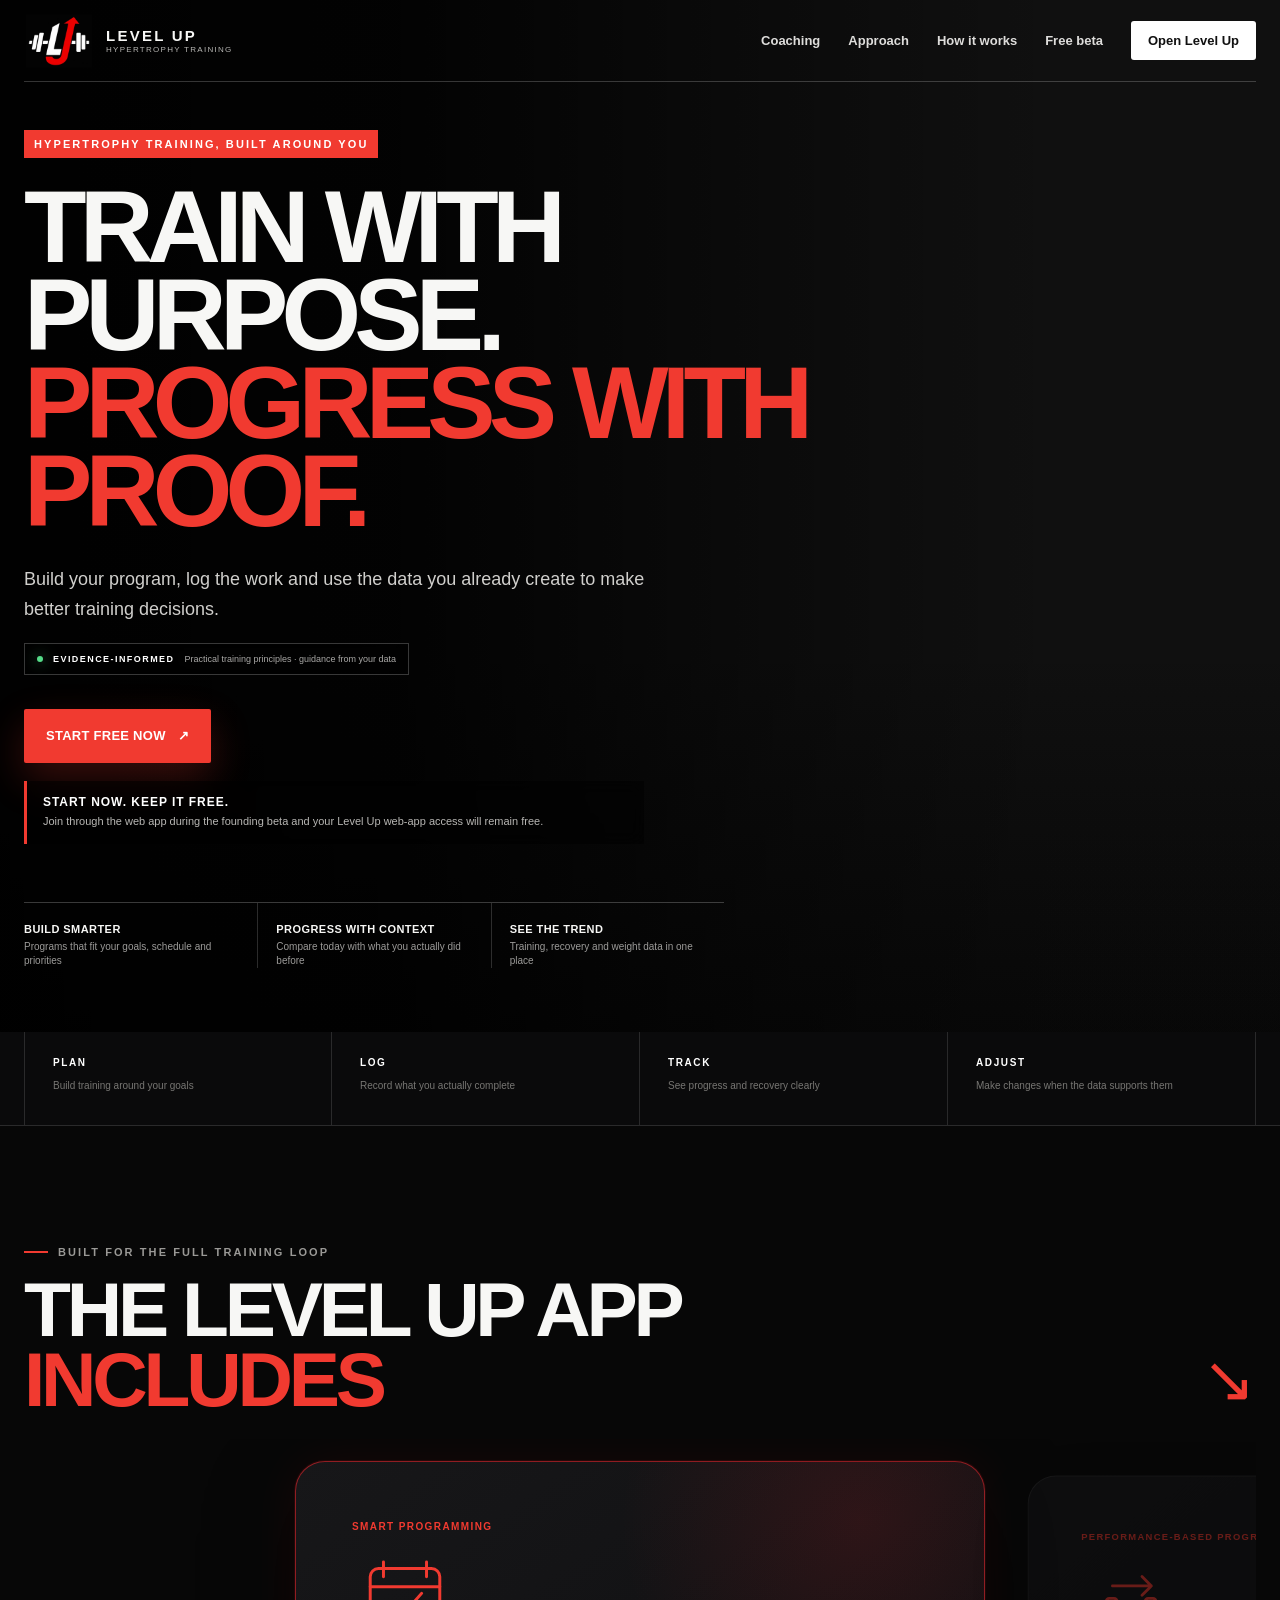
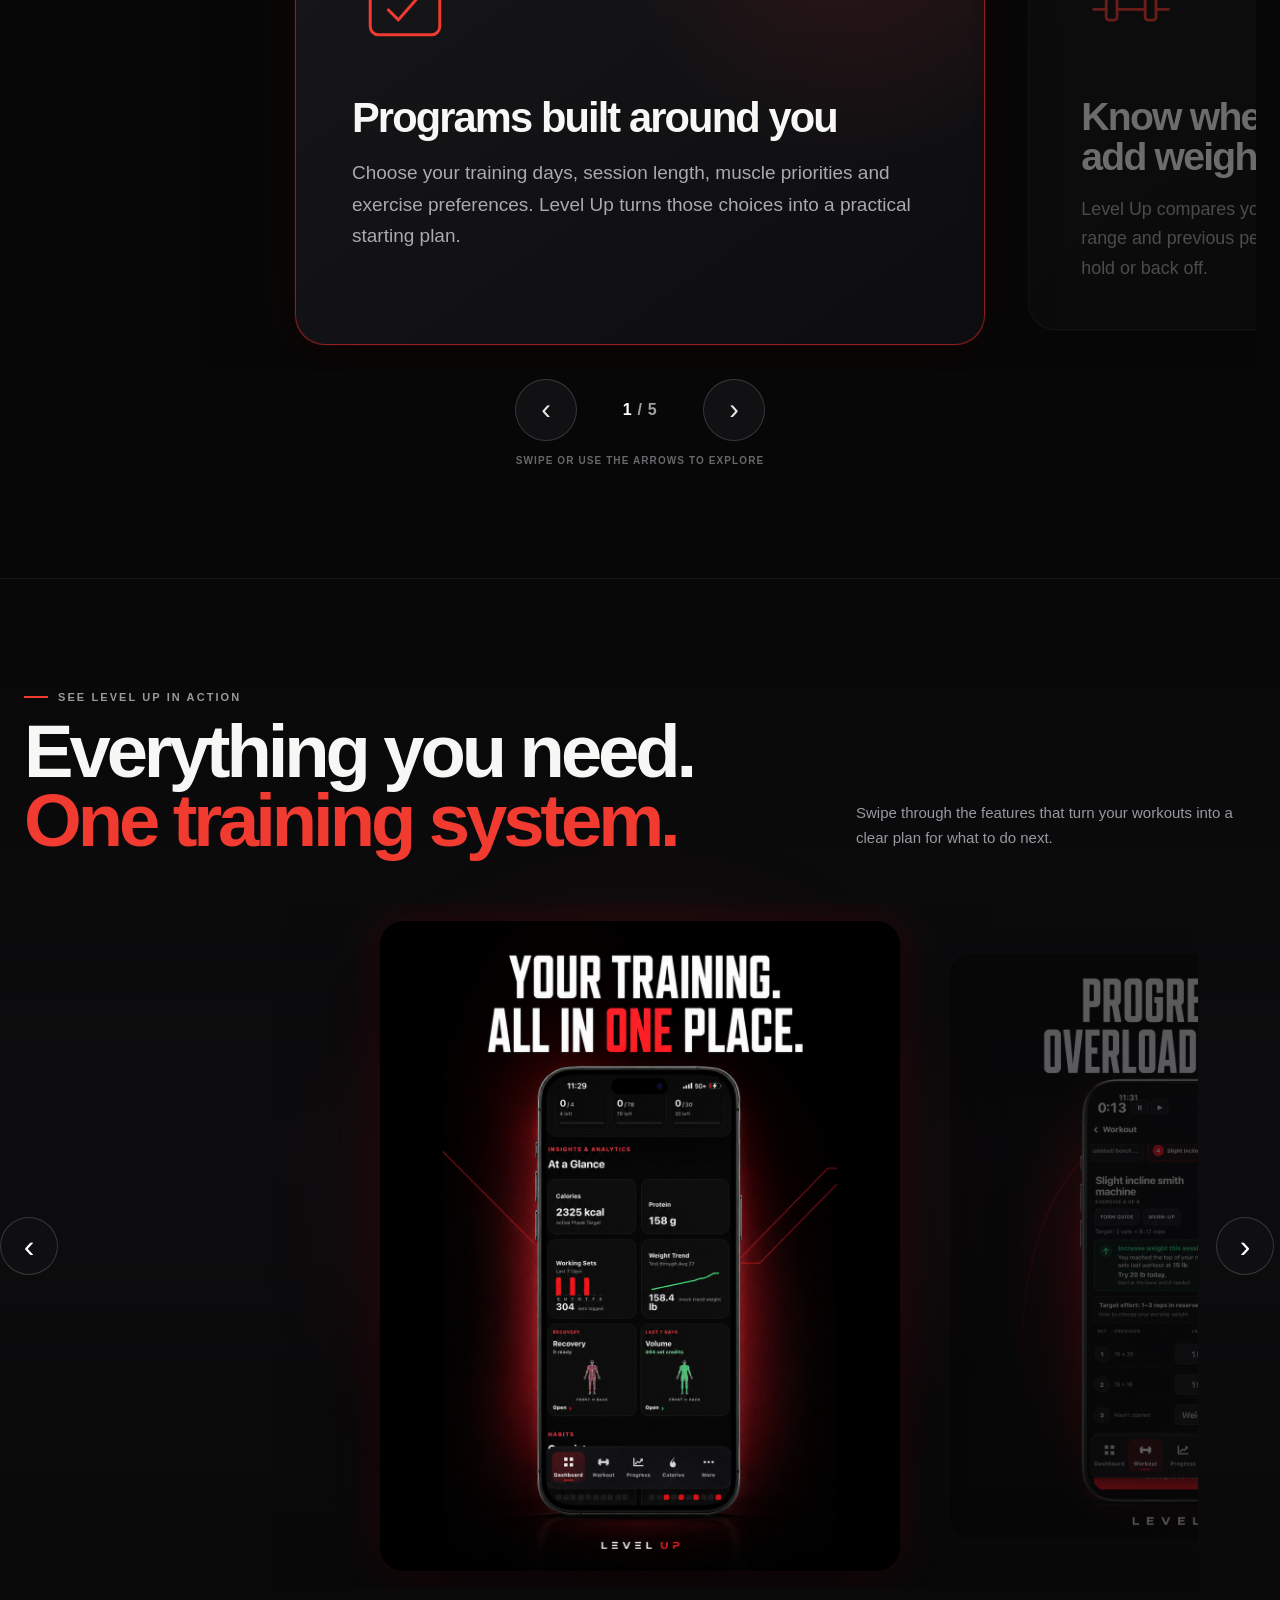
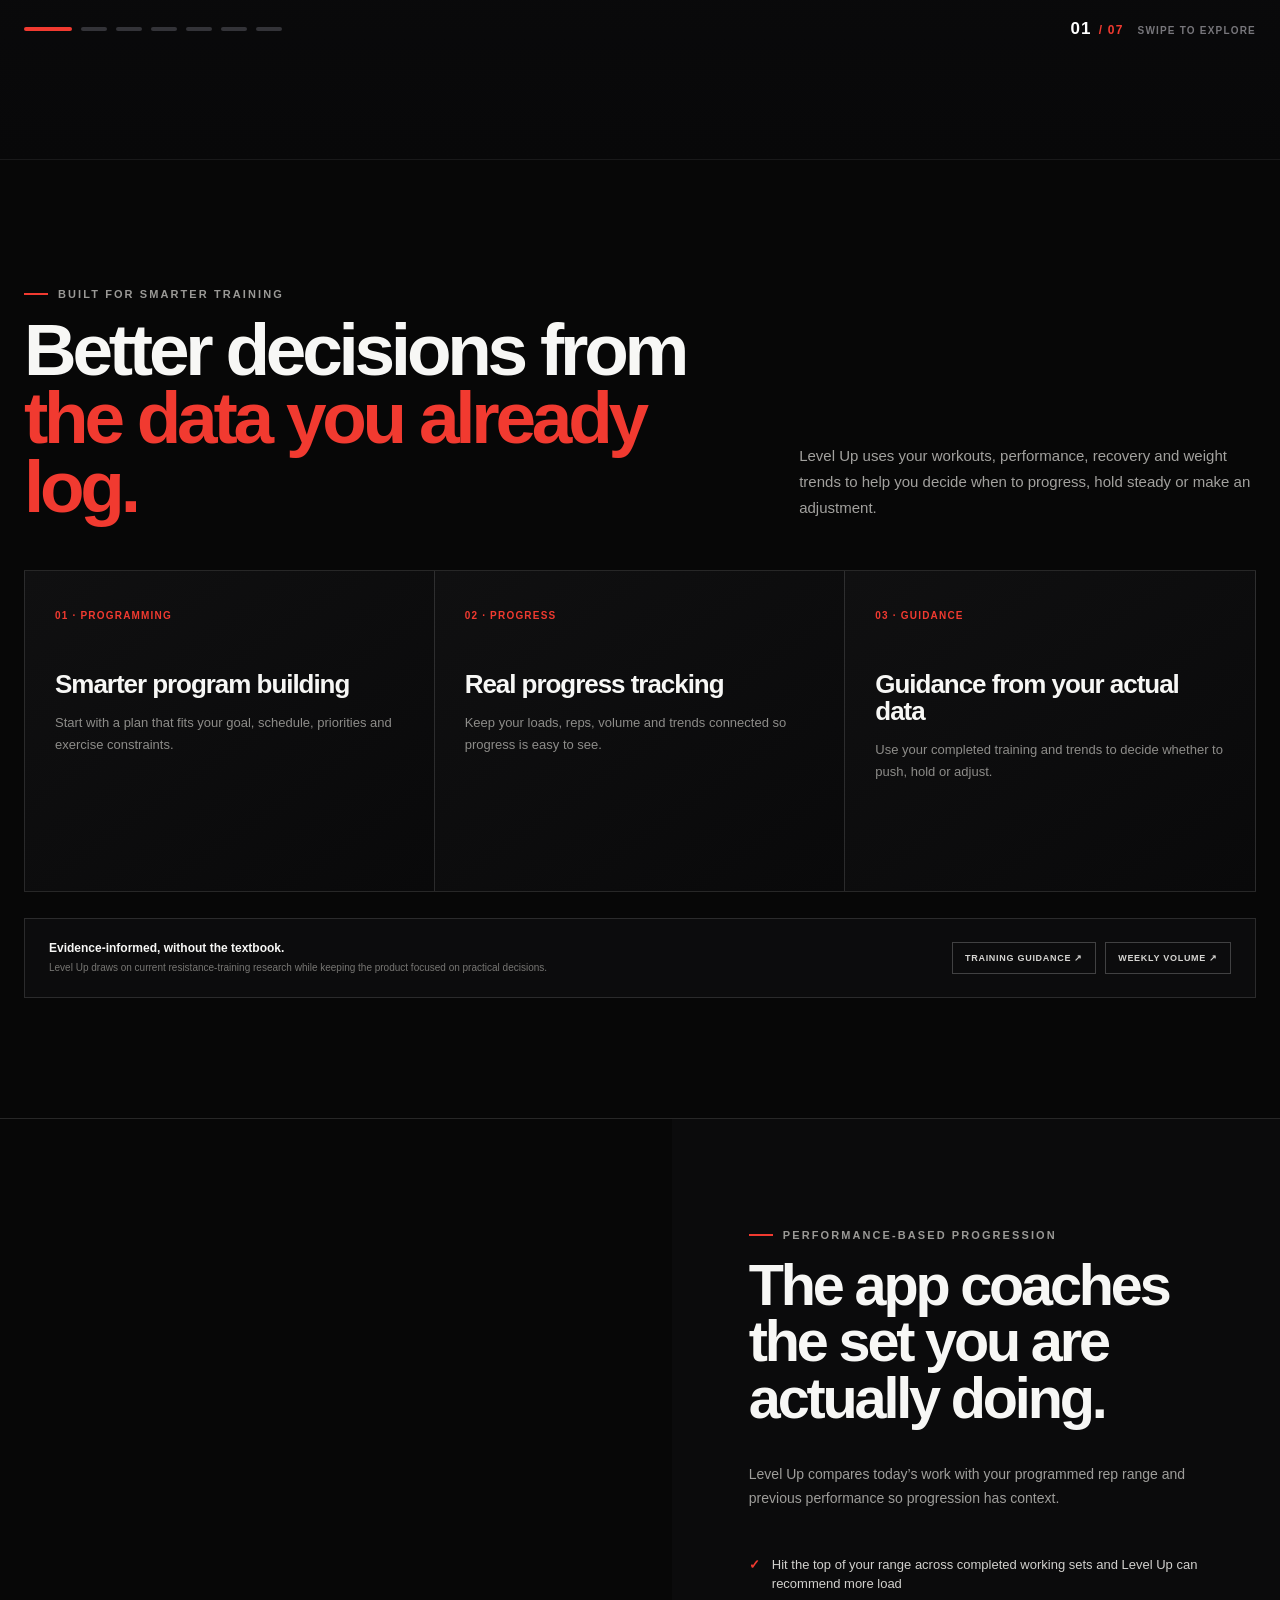
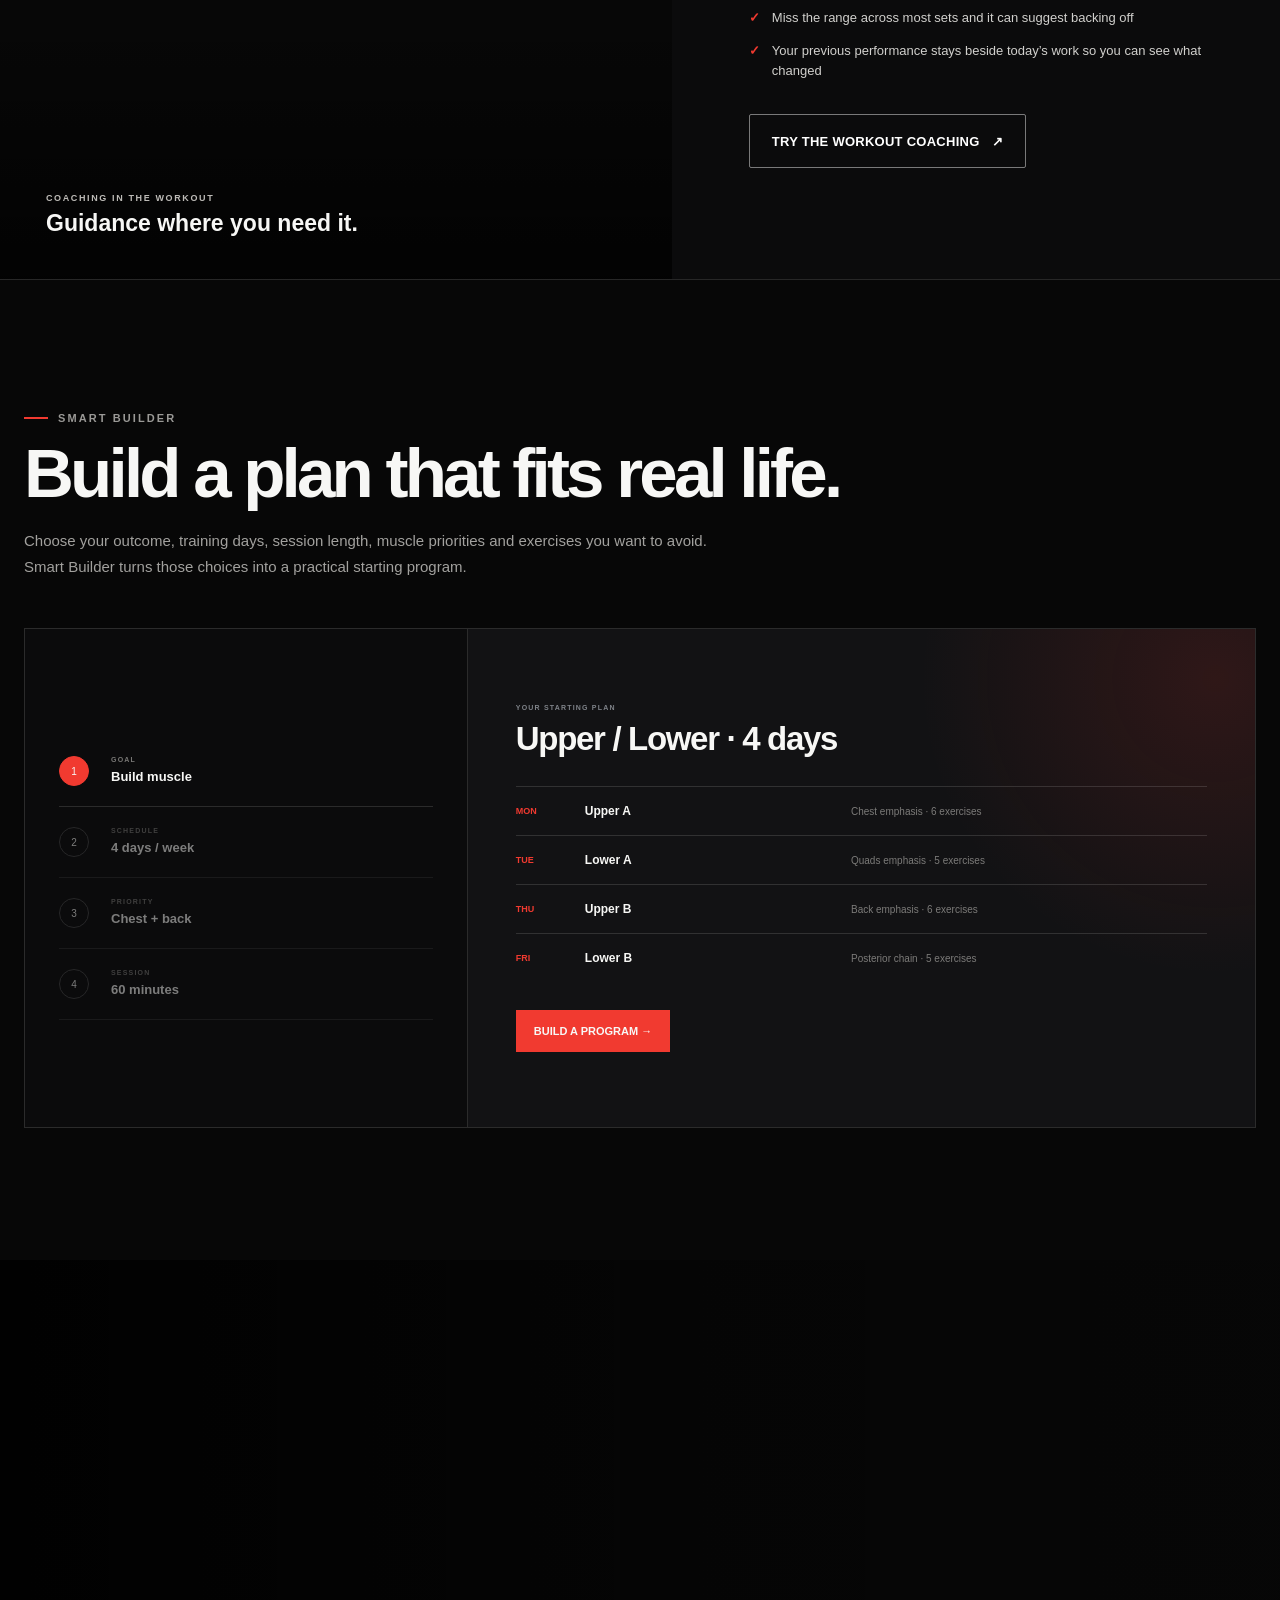
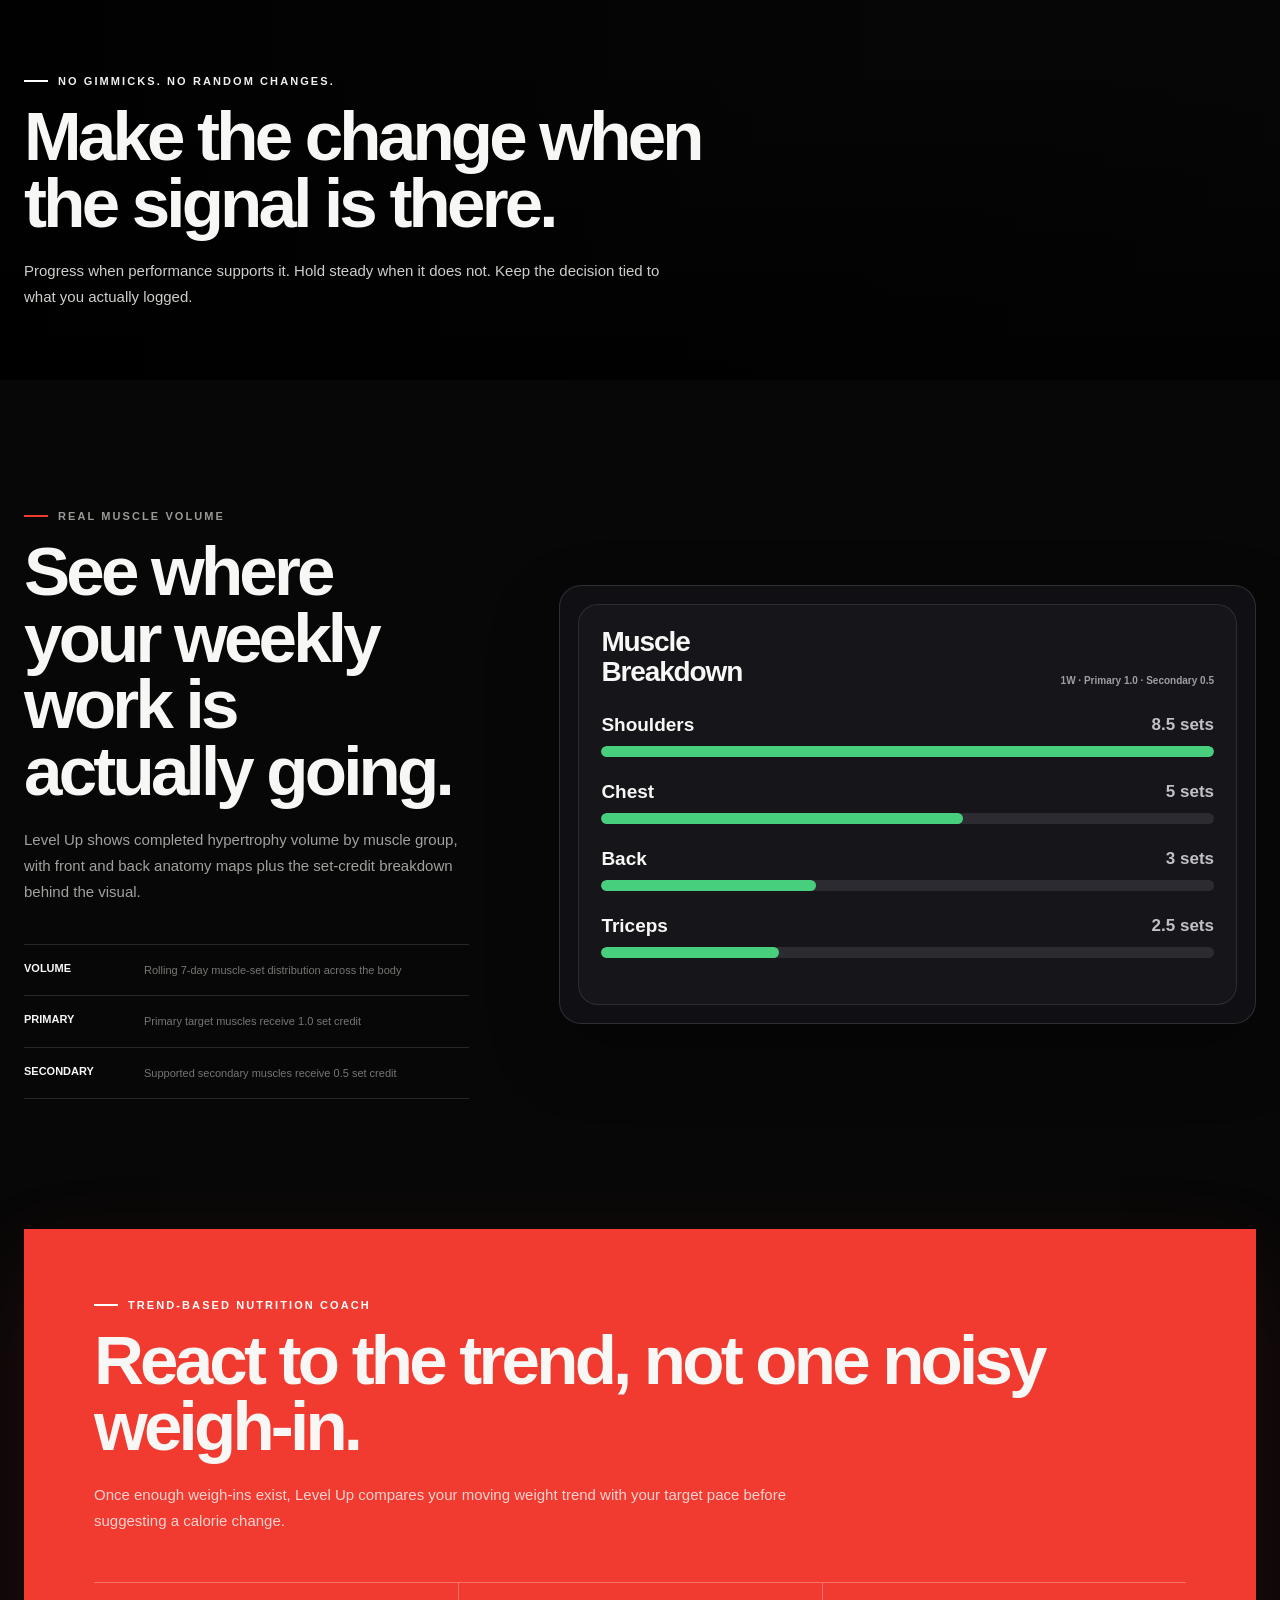
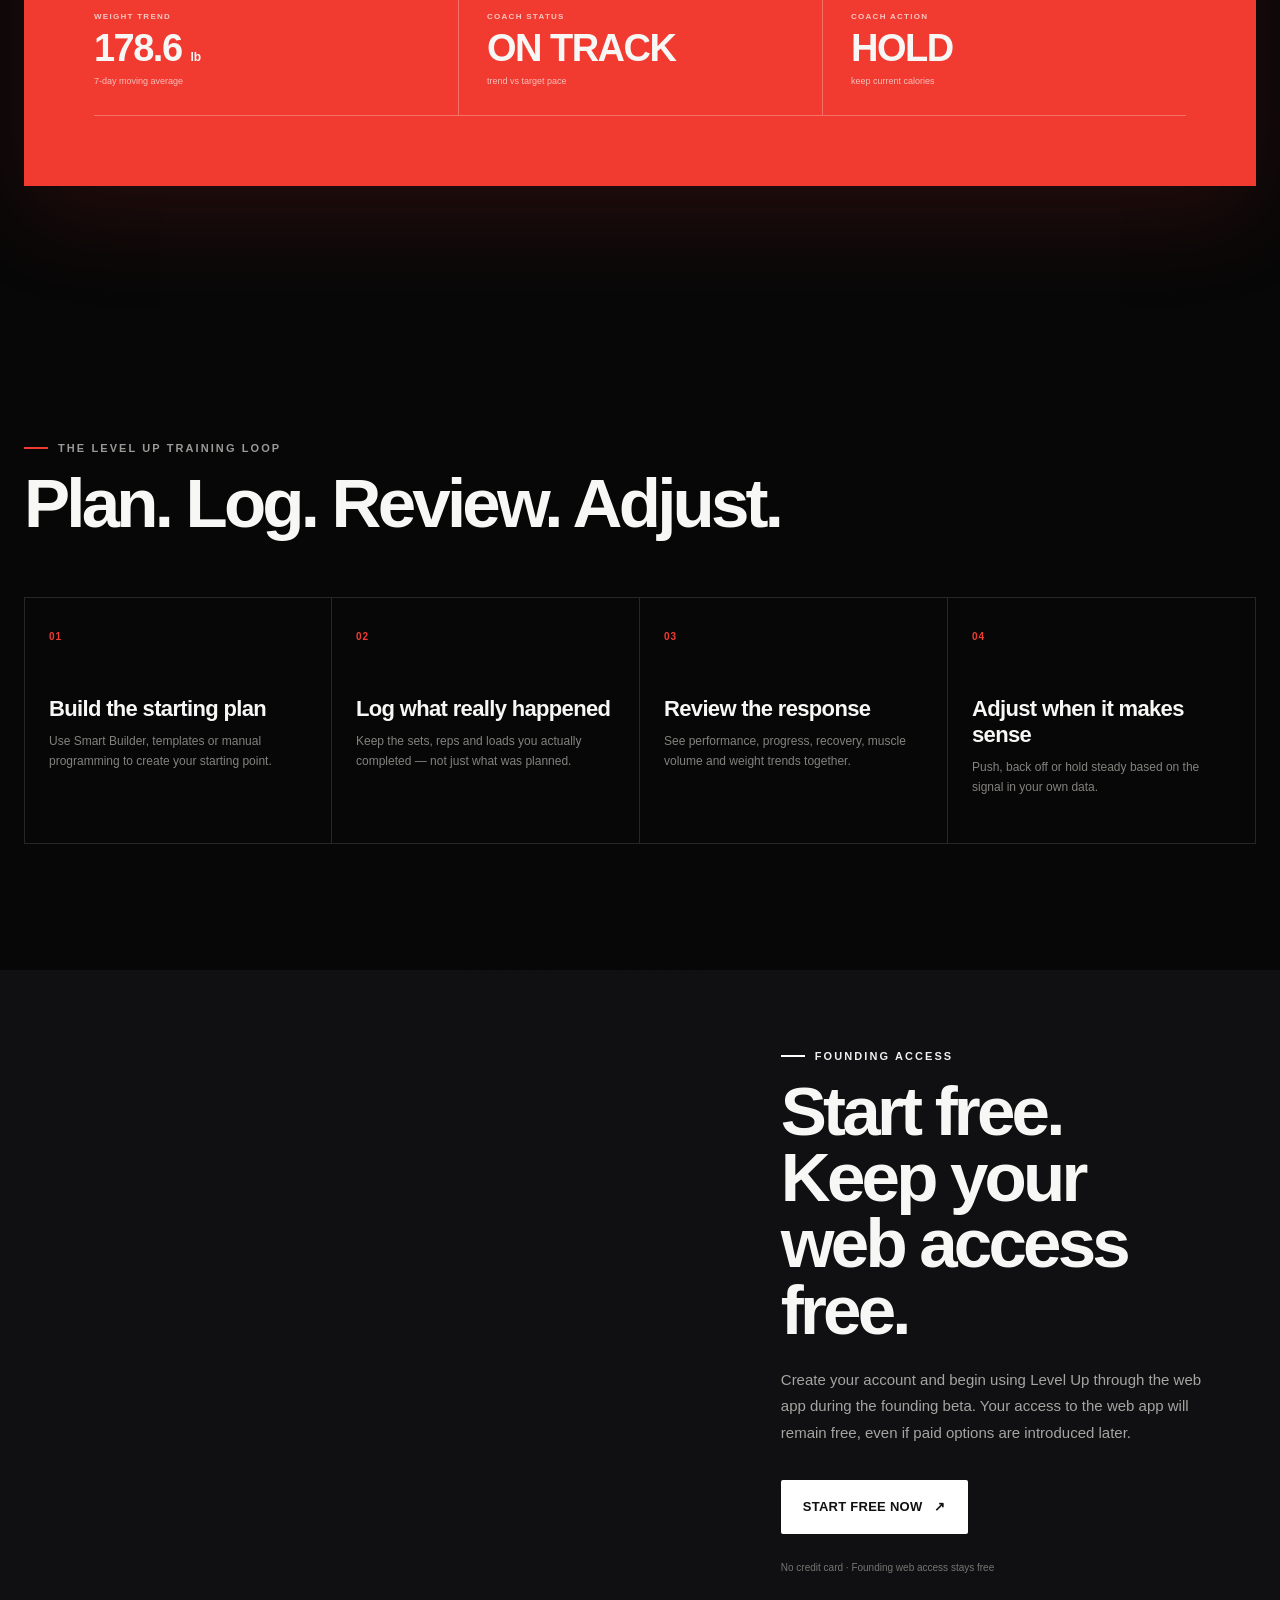
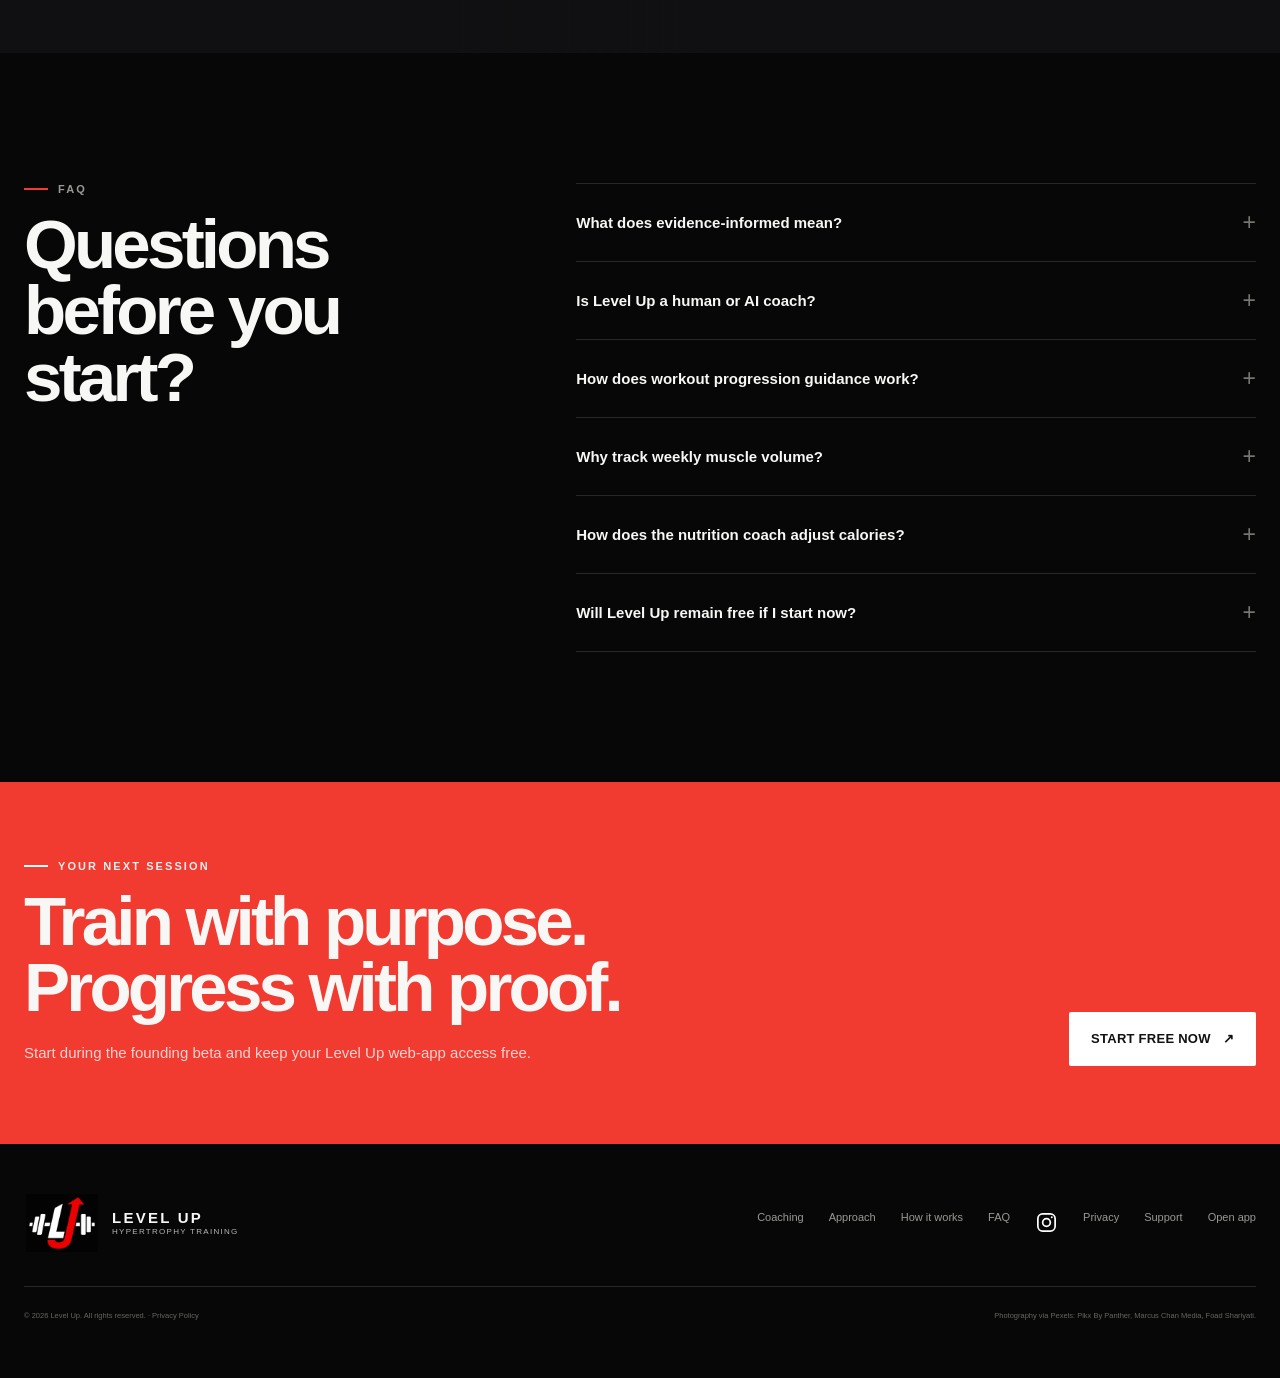
==== commit dc333b73: "Clarify founding users keep free web access" ====
--- a/index.html
+++ b/index.html
@@ -11,7 +11,7 @@
   <title>Level Up — Hypertrophy Training & Coaching</title>
   <link rel="preconnect" href="https://images.pexels.com">
   <link rel="stylesheet" href="styles.css?v=exact-logo-map-1">
-  <link rel="stylesheet" href="site-overrides.css?v=instagram-icon-1">
+  <link rel="stylesheet" href="site-overrides.css?v=founding-free-access-1">
   <link rel="stylesheet" href="app-showcase.css?v=mobile-hero-gap-2">
 </head>
 <body>
@@ -41,8 +41,12 @@
           <p>Build your program, log the work and use the data you already create to make better training decisions.</p>
           <div class="science-badge"><span></span><b>EVIDENCE-INFORMED</b><small>Practical training principles · guidance from your data</small></div>
           <div class="hero-actions">
-            <a class="button button-primary" href="https://app.leveluphypertrophy.com/">Try the free beta <span>↗</span></a>
+            <a class="button button-primary" href="https://app.leveluphypertrophy.com/">Start free now <span>↗</span></a>
             <a class="text-link" href="#app-showcase">See the app <span>↓</span></a>
+          </div>
+          <div class="founding-access-promise">
+            <strong>Start now. Keep it free.</strong>
+            <span>Join through the web app during the founding beta and your Level Up web-app access will remain free.</span>
           </div>
           <div class="hero-meta">
             <div><strong>Build smarter</strong><span>Programs that fit your goals, schedule and priorities</span></div>
@@ -184,11 +188,11 @@
 
     <section class="section process-section"><div class="process-heading"><span class="eyebrow">THE LEVEL UP TRAINING LOOP</span><h2>Plan. Log. Review. Adjust.</h2></div><div class="process-grid"><article><span>01</span><h3>Build the starting plan</h3><p>Use Smart Builder, templates or manual programming to create your starting point.</p></article><article><span>02</span><h3>Log what really happened</h3><p>Keep the sets, reps and loads you actually completed — not just what was planned.</p></article><article><span>03</span><h3>Review the response</h3><p>See performance, progress, recovery, muscle volume and weight trends together.</p></article><article><span>04</span><h3>Adjust when it makes sense</h3><p>Push, back off or hold steady based on the signal in your own data.</p></article></div></section>
 
-    <section id="beta" class="beta-section"><div class="beta-photo"></div><div class="beta-panel"><span class="eyebrow light">FOUNDING BETA</span><h2>Coaching guidance without the spreadsheet.</h2><p>Level Up is currently free in beta. Build your program, log real workouts and turn your training data into practical guidance.</p><div class="hero-actions"><a class="button button-white" href="https://app.leveluphypertrophy.com/">Open Level Up <span>↗</span></a><span class="beta-note">No credit card · Browser-based beta</span></div></div></section>
-
-    <section id="faq" class="section faq-section"><div class="faq-heading"><span class="eyebrow">FAQ</span><h2>Questions before you start?</h2></div><div class="faq-list"><details><summary>What does evidence-informed mean?</summary><p>Level Up uses established resistance-training principles as guardrails, then applies them to the workouts and trends you log. The goal is practical guidance, not academic complexity.</p></details><details><summary>Is Level Up a human or AI coach?</summary><p>No. Level Up is a training app with coaching-style decision rules built around the data you log.</p></details><details><summary>How does workout progression guidance work?</summary><p>Level Up compares completed working sets with the rep range programmed for that exercise. When your completed sets reach the top of the range, it can recommend a practical load increase. If most completed sets fall below the range, it can suggest a lighter load.</p></details><details><summary>Why track weekly muscle volume?</summary><p>Weekly muscle-set distribution helps you see whether your program is actually putting enough work where you intended.</p></details><details><summary>How does the nutrition coach adjust calories?</summary><p>During an active nutrition phase, Level Up waits for enough weigh-ins to establish a trend, then compares that trend with your target weekly pace before recommending a change.</p></details><details><summary>Is the beta free?</summary><p>Yes. The current founding beta is free to use in your browser and can be added to your home screen as a Progressive Web App.</p></details></div></section>
-
-    <section class="final-cta"><div><span class="eyebrow light">YOUR NEXT SESSION</span><h2>Train with purpose. Progress with proof.</h2><p>Build the plan, log the work and let your progress guide what comes next.</p></div><a class="button button-white" href="https://app.leveluphypertrophy.com/">Try Level Up free <span>↗</span></a></section>
+    <section id="beta" class="beta-section"><div class="beta-photo"></div><div class="beta-panel"><span class="eyebrow light">FOUNDING ACCESS</span><h2>Start free. Keep your web access free.</h2><p>Create your account and begin using Level Up through the web app during the founding beta. Your access to the web app will remain free, even if paid options are introduced later.</p><div class="hero-actions"><a class="button button-white" href="https://app.leveluphypertrophy.com/">Start free now <span>↗</span></a><span class="beta-note">No credit card · Founding web access stays free</span></div></div></section>
+
+    <section id="faq" class="section faq-section"><div class="faq-heading"><span class="eyebrow">FAQ</span><h2>Questions before you start?</h2></div><div class="faq-list"><details><summary>What does evidence-informed mean?</summary><p>Level Up uses established resistance-training principles as guardrails, then applies them to the workouts and trends you log. The goal is practical guidance, not academic complexity.</p></details><details><summary>Is Level Up a human or AI coach?</summary><p>No. Level Up is a training app with coaching-style decision rules built around the data you log.</p></details><details><summary>How does workout progression guidance work?</summary><p>Level Up compares completed working sets with the rep range programmed for that exercise. When your completed sets reach the top of the range, it can recommend a practical load increase. If most completed sets fall below the range, it can suggest a lighter load.</p></details><details><summary>Why track weekly muscle volume?</summary><p>Weekly muscle-set distribution helps you see whether your program is actually putting enough work where you intended.</p></details><details><summary>How does the nutrition coach adjust calories?</summary><p>During an active nutrition phase, Level Up waits for enough weigh-ins to establish a trend, then compares that trend with your target weekly pace before recommending a change.</p></details><details><summary>Will Level Up remain free if I start now?</summary><p>Yes. Start using Level Up through the web app during the founding beta and your web-app access will remain free. If paid options are introduced later, your founding access will not require a subscription.</p></details></div></section>
+
+    <section class="final-cta"><div><span class="eyebrow light">YOUR NEXT SESSION</span><h2>Train with purpose. Progress with proof.</h2><p>Start during the founding beta and keep your Level Up web-app access free.</p></div><a class="button button-white" href="https://app.leveluphypertrophy.com/">Start free now <span>↗</span></a></section>
   </main>
 
   <footer class="site-footer">
--- a/site-overrides.css
+++ b/site-overrides.css
@@ -7,6 +7,9 @@
 .hero-inner{padding-top:112px;padding-bottom:64px;align-items:start}
 .hero-copy{padding-top:18px}
 .hero-phone{align-self:start;margin-top:28px}
+.founding-access-promise{display:grid;gap:4px;max-width:620px;margin-top:18px;padding:14px 16px;border-left:3px solid var(--red);background:rgba(0,0,0,.48);backdrop-filter:blur(8px)}
+.founding-access-promise strong{font-size:12px;letter-spacing:.08em;text-transform:uppercase;color:#fff}
+.founding-access-promise span{font-size:11px;line-height:1.55;color:#b8b7b4}
 .science-badge{display:inline-flex;align-items:center;gap:10px;margin-top:18px;padding:10px 12px;border:1px solid rgba(255,255,255,.22);background:rgba(0,0,0,.42);backdrop-filter:blur(8px)}
 .science-badge b{font-size:9px;letter-spacing:.16em;color:#fff}.science-badge>span{width:6px;height:6px;border-radius:50%;background:var(--green);box-shadow:0 0 14px rgba(85,220,136,.75)}.science-badge small{font-size:9px;color:#aaa9a7}
 .science-section{width:min(var(--max),calc(100% - 48px));margin:0 auto;padding:128px 0 120px}.science-head{display:grid;grid-template-columns:1.05fr .7fr;gap:90px;align-items:end;margin-bottom:48px}.science-head h2{font-size:clamp(44px,5.7vw,76px);letter-spacing:-.058em;line-height:.94;margin:16px 0 0}.science-head p{margin:0;color:#a2a19e;font-size:15px;line-height:1.75}.science-grid{display:grid;grid-template-columns:repeat(3,1fr);border-top:1px solid var(--line);border-bottom:1px solid var(--line)}.science-card{position:relative;min-height:320px;padding:34px 30px 38px;border-right:1px solid var(--line);background:linear-gradient(145deg,#101011,#09090a)}.science-card:first-child{border-left:1px solid var(--line)}.science-card .science-num{font-size:10px;color:var(--red);font-weight:900;letter-spacing:.12em}.science-card h3{font-size:26px;line-height:1.05;letter-spacing:-.04em;margin:48px 0 14px}.science-card p{font-size:13px;line-height:1.7;color:#8d8c89;margin:0}.science-card strong{color:#e7e6e3}.science-source{display:flex;justify-content:space-between;gap:30px;align-items:center;margin-top:26px;padding:22px 24px;border:1px solid var(--line);background:#0c0c0d}.science-source-copy{display:grid;gap:5px}.science-source-copy strong{font-size:12px}.science-source-copy span{font-size:10px;color:#777673;line-height:1.5}.science-links{display:flex;flex-wrap:wrap;justify-content:flex-end;gap:9px}.science-links a{font-size:9px;font-weight:900;letter-spacing:.08em;text-transform:uppercase;border:1px solid rgba(255,255,255,.22);padding:10px 12px;color:#d6d5d2}.science-links a:hover{border-color:var(--red);color:#fff}.science-note{margin:17px 0 0;color:#666561;font-size:10px;line-height:1.55;max-width:900px}.science-word{color:var(--red)}
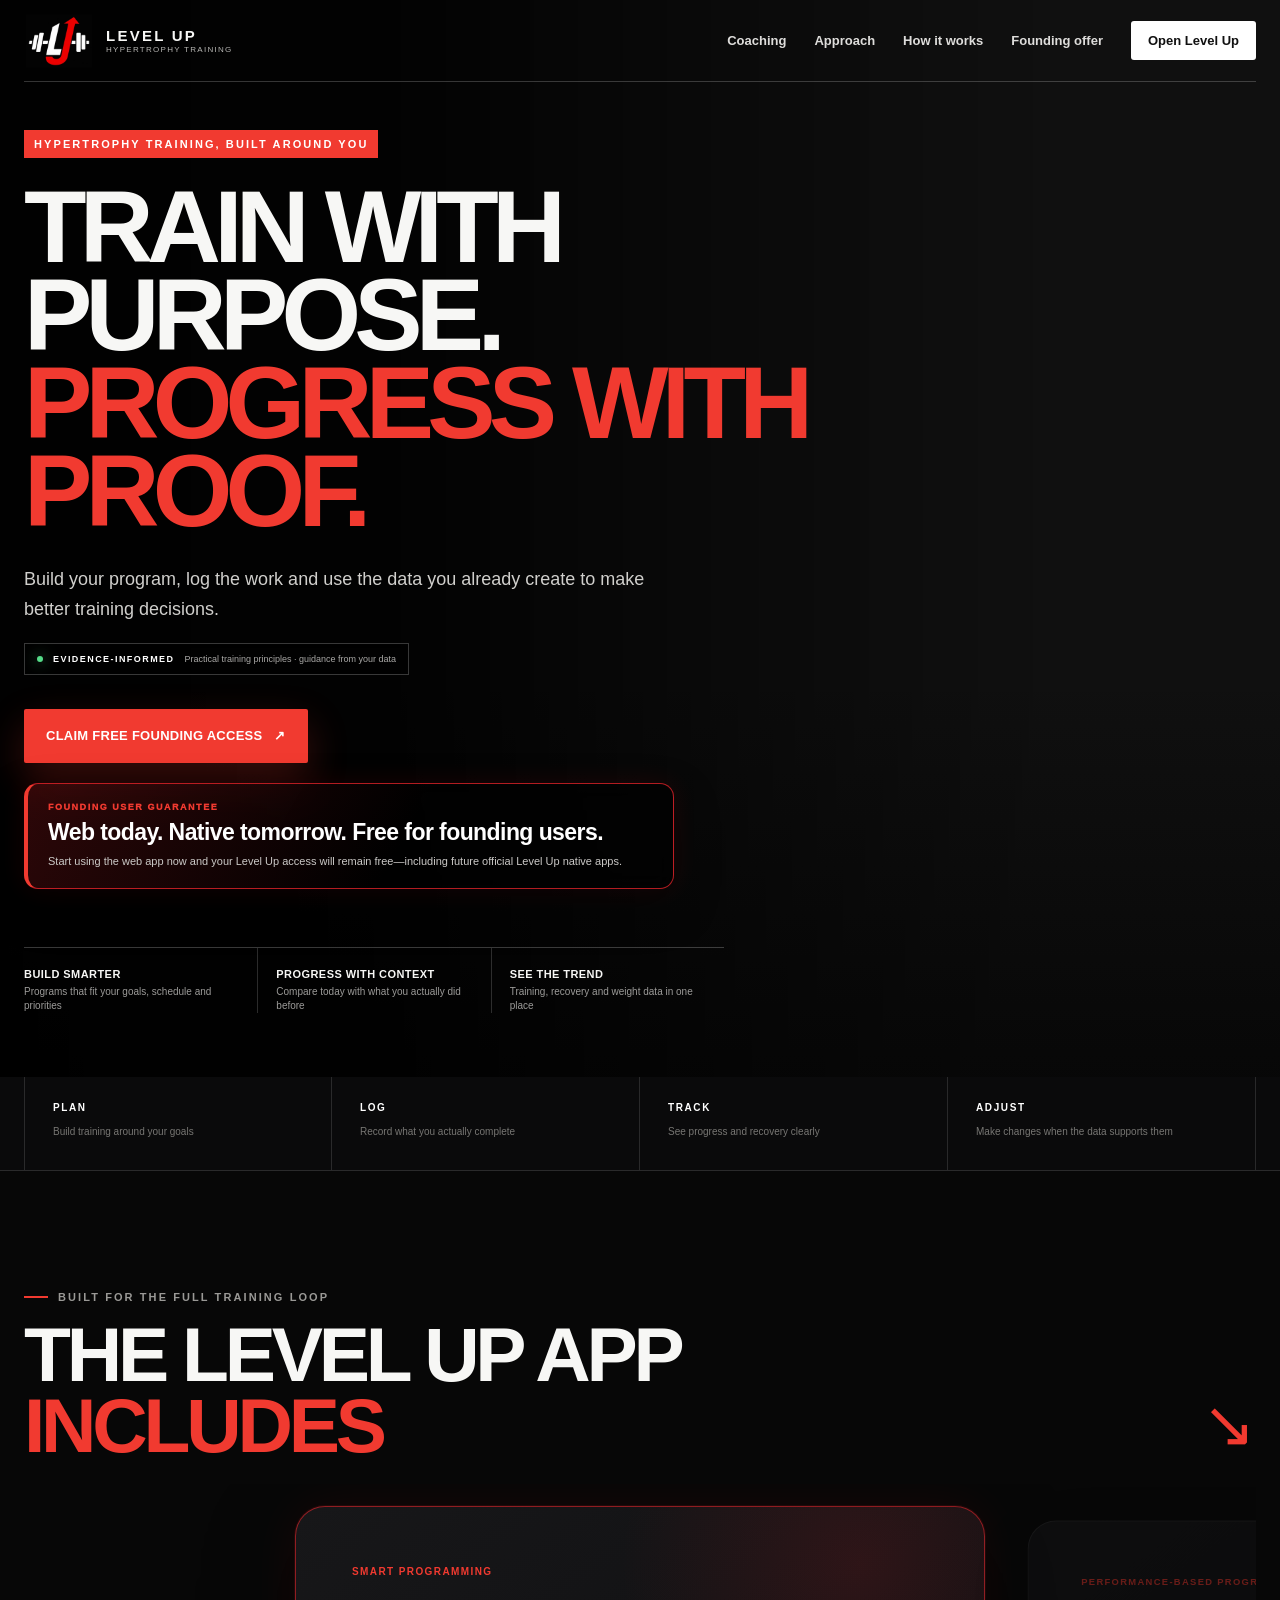
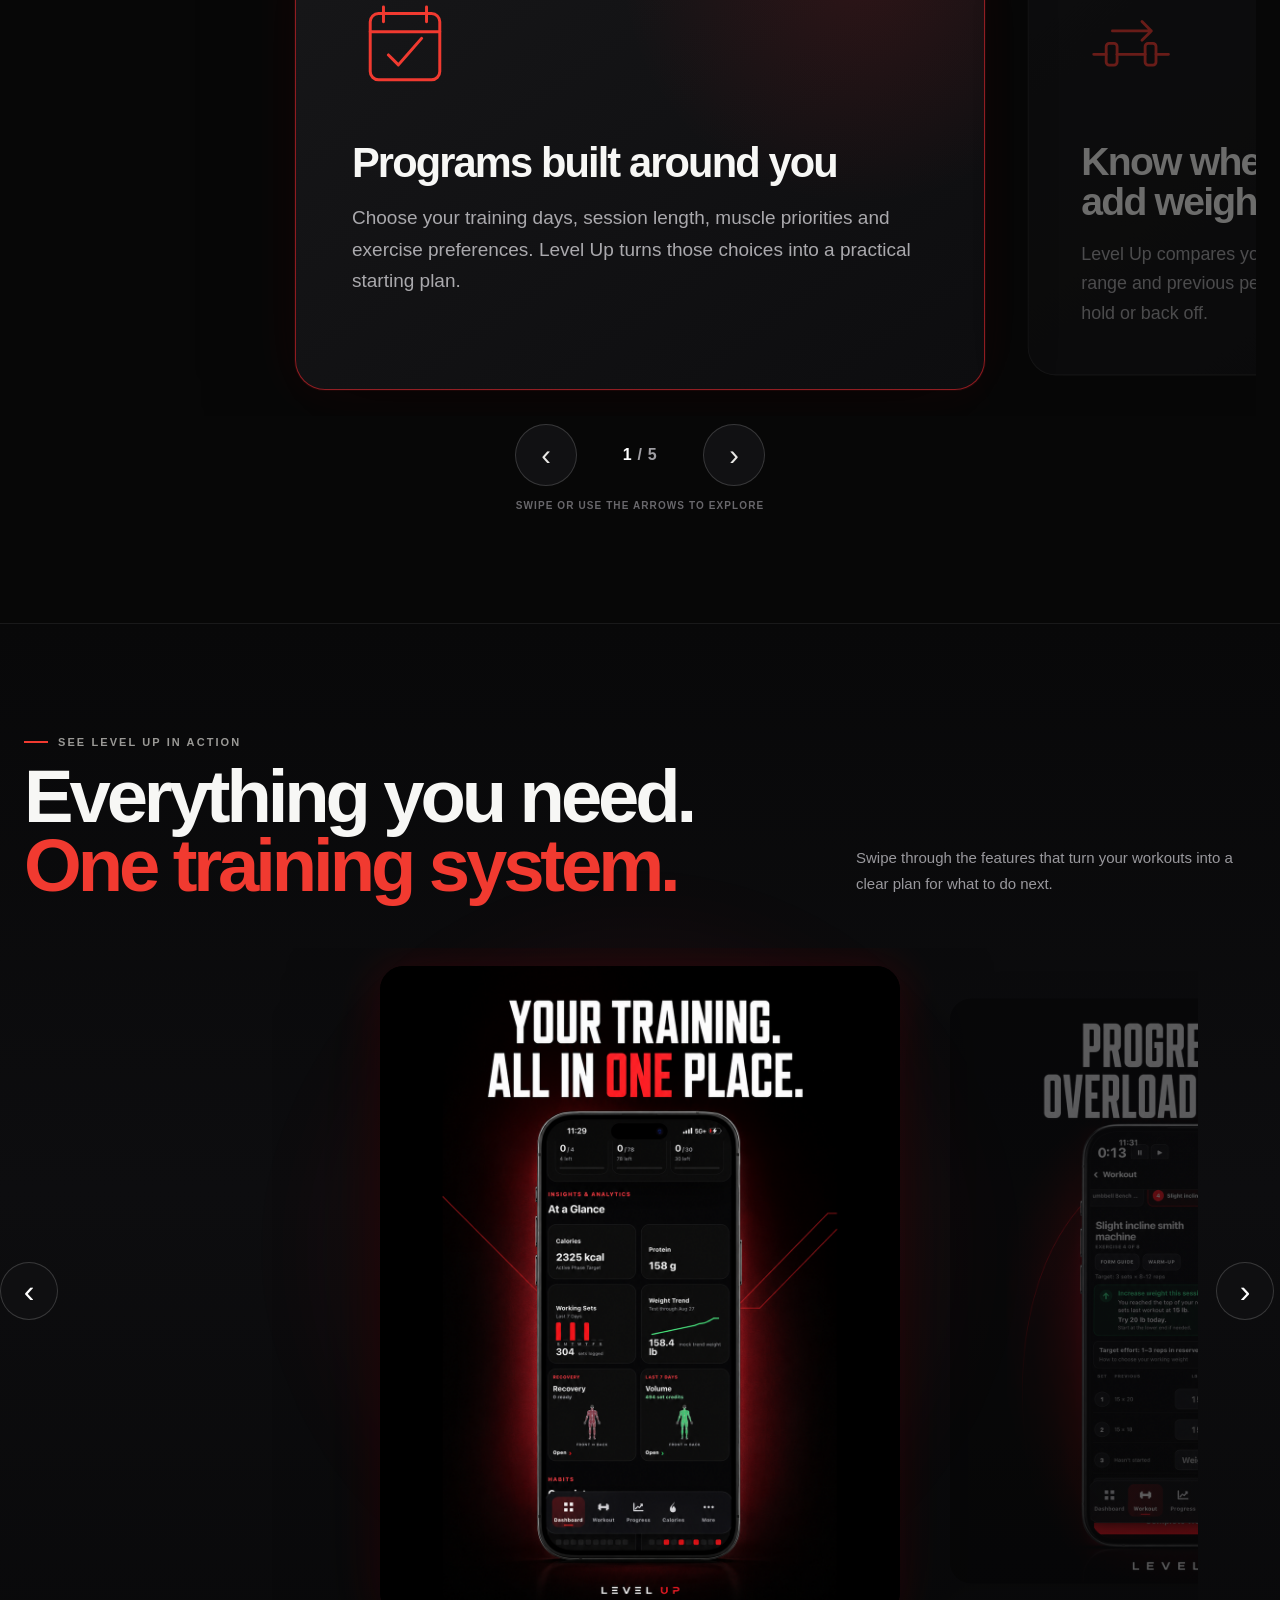
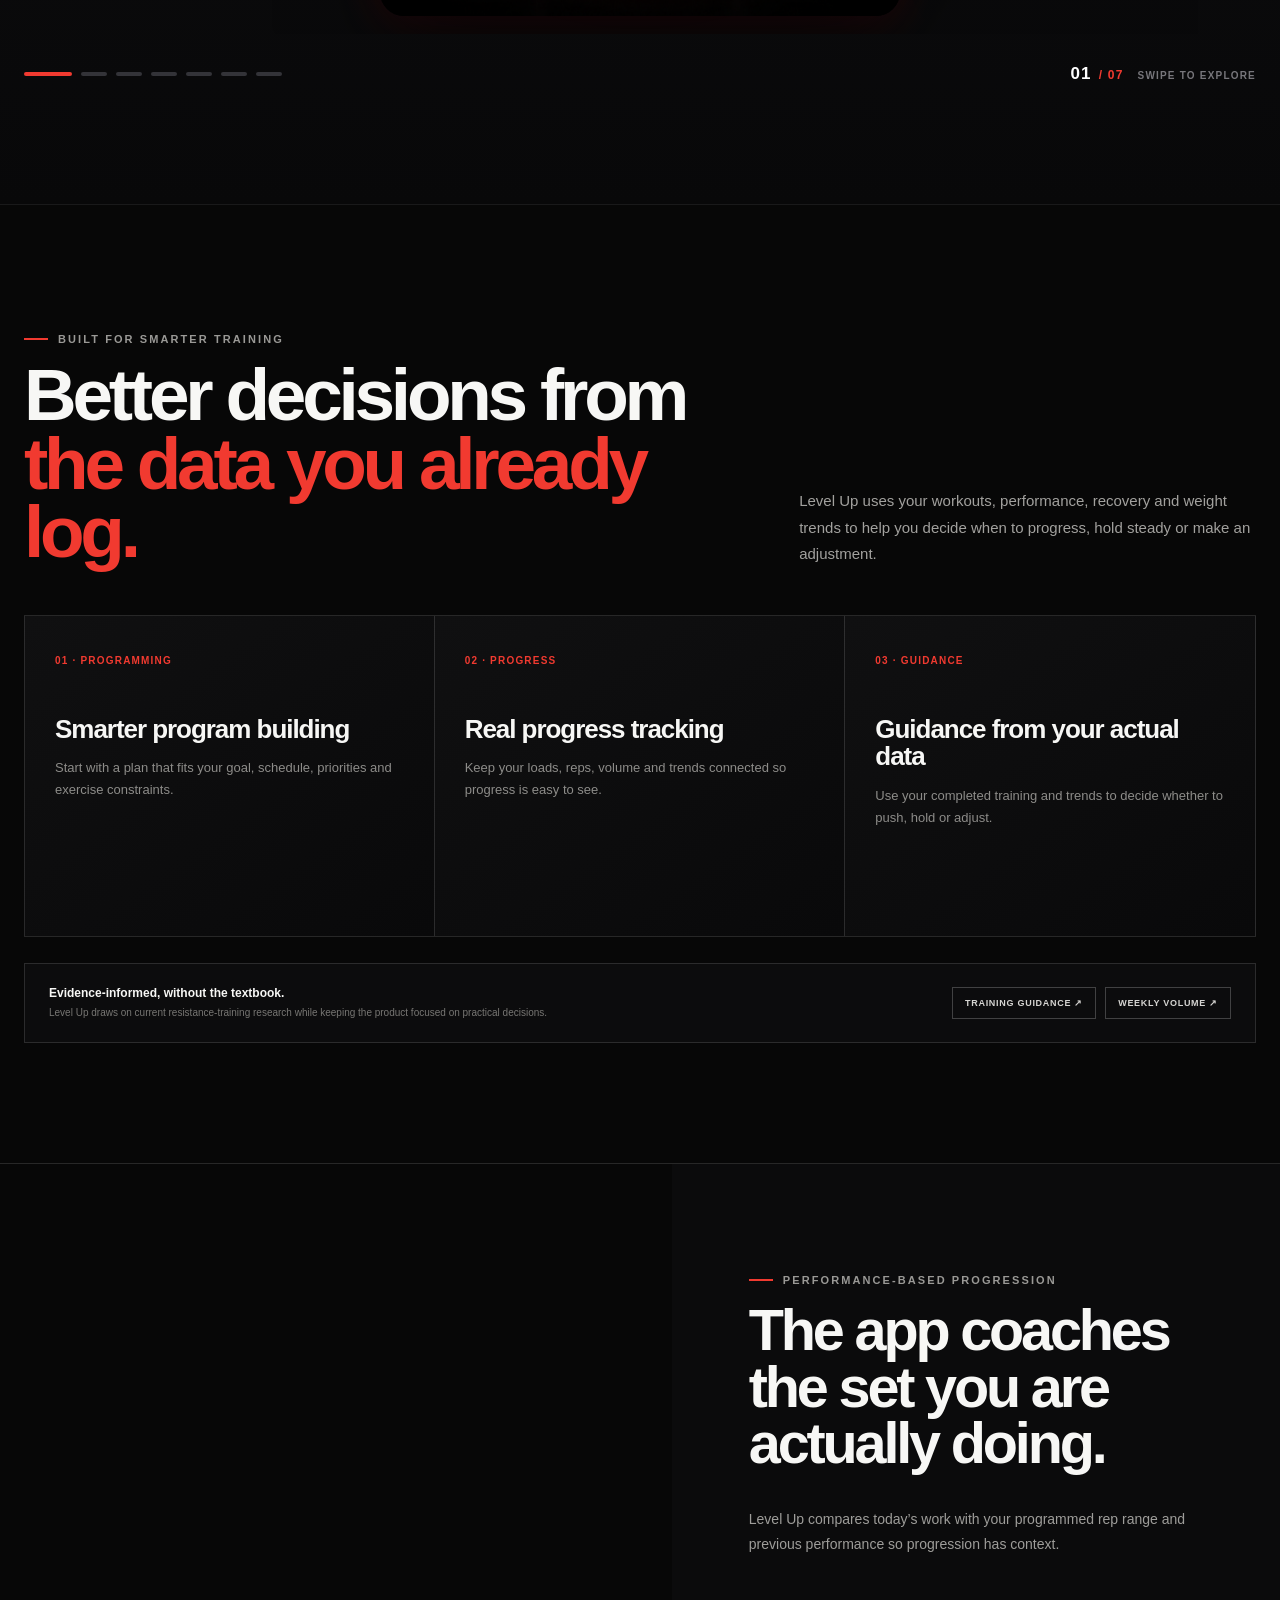
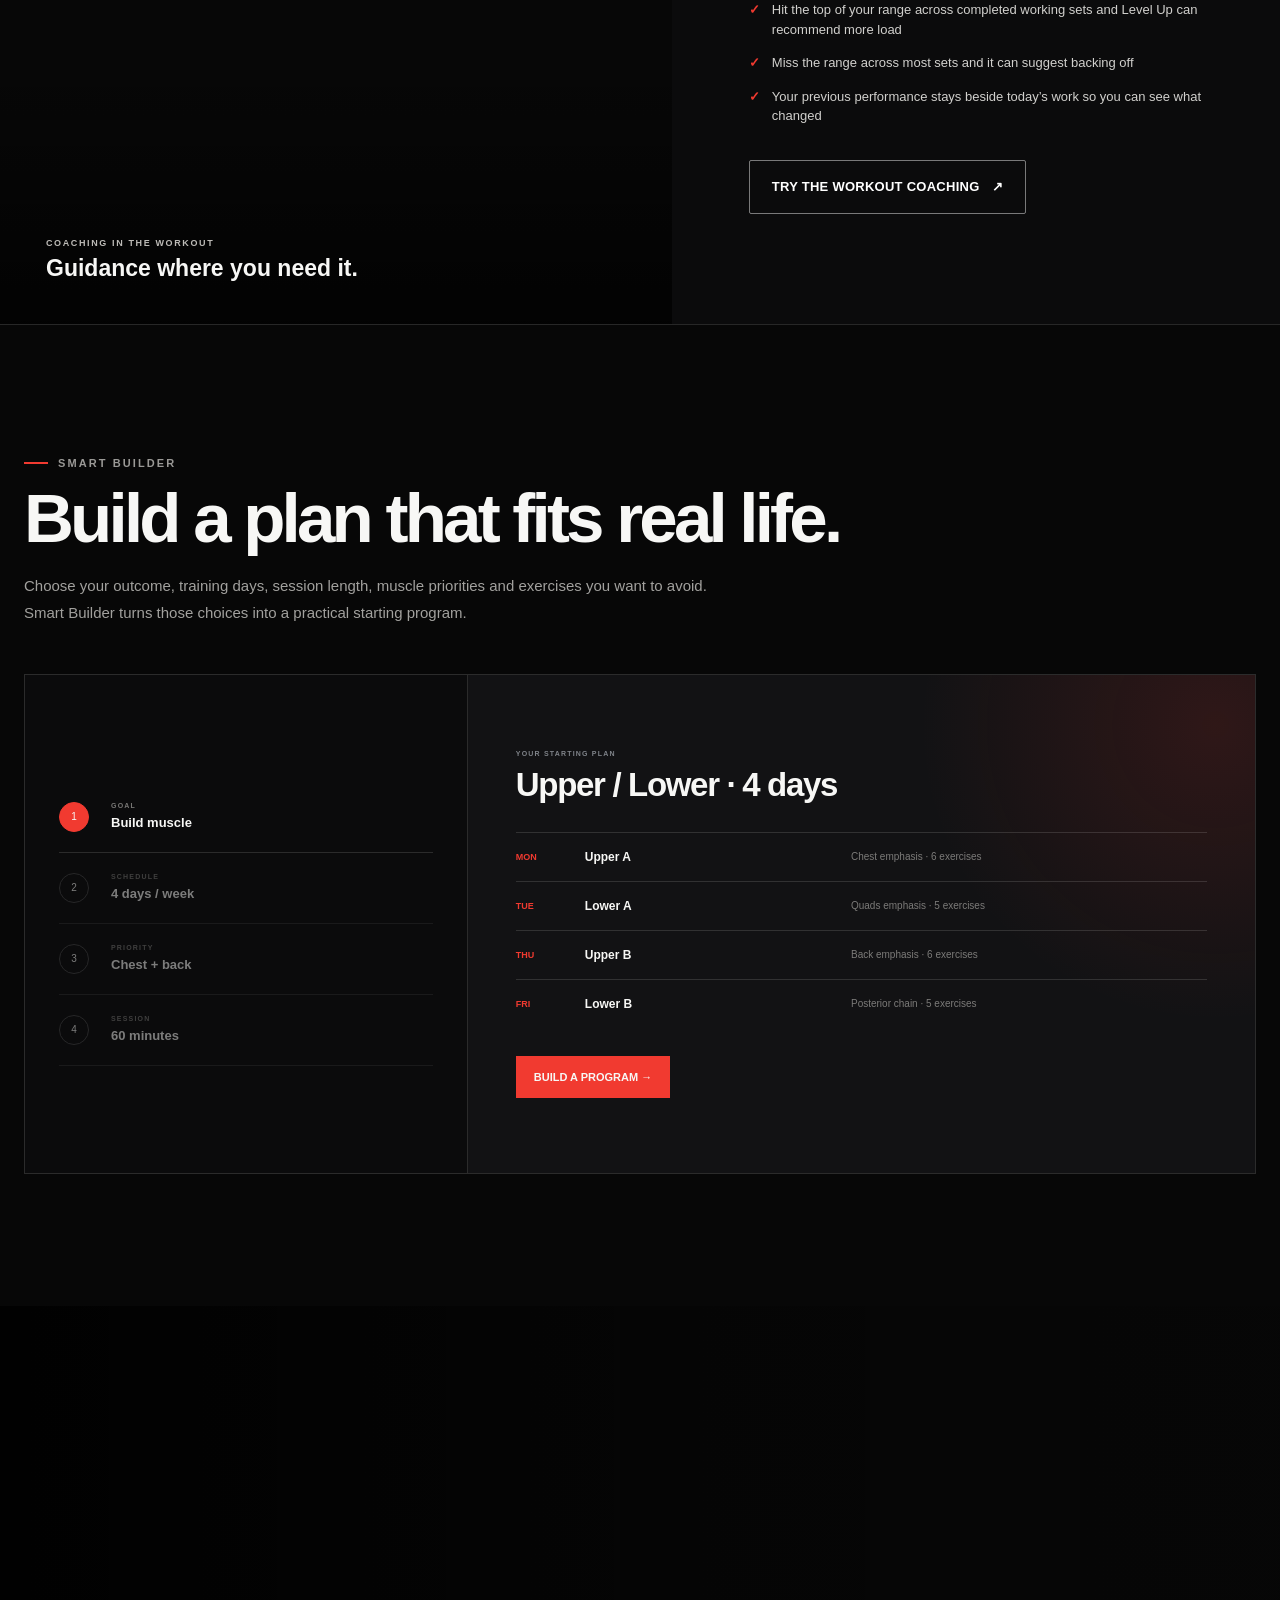
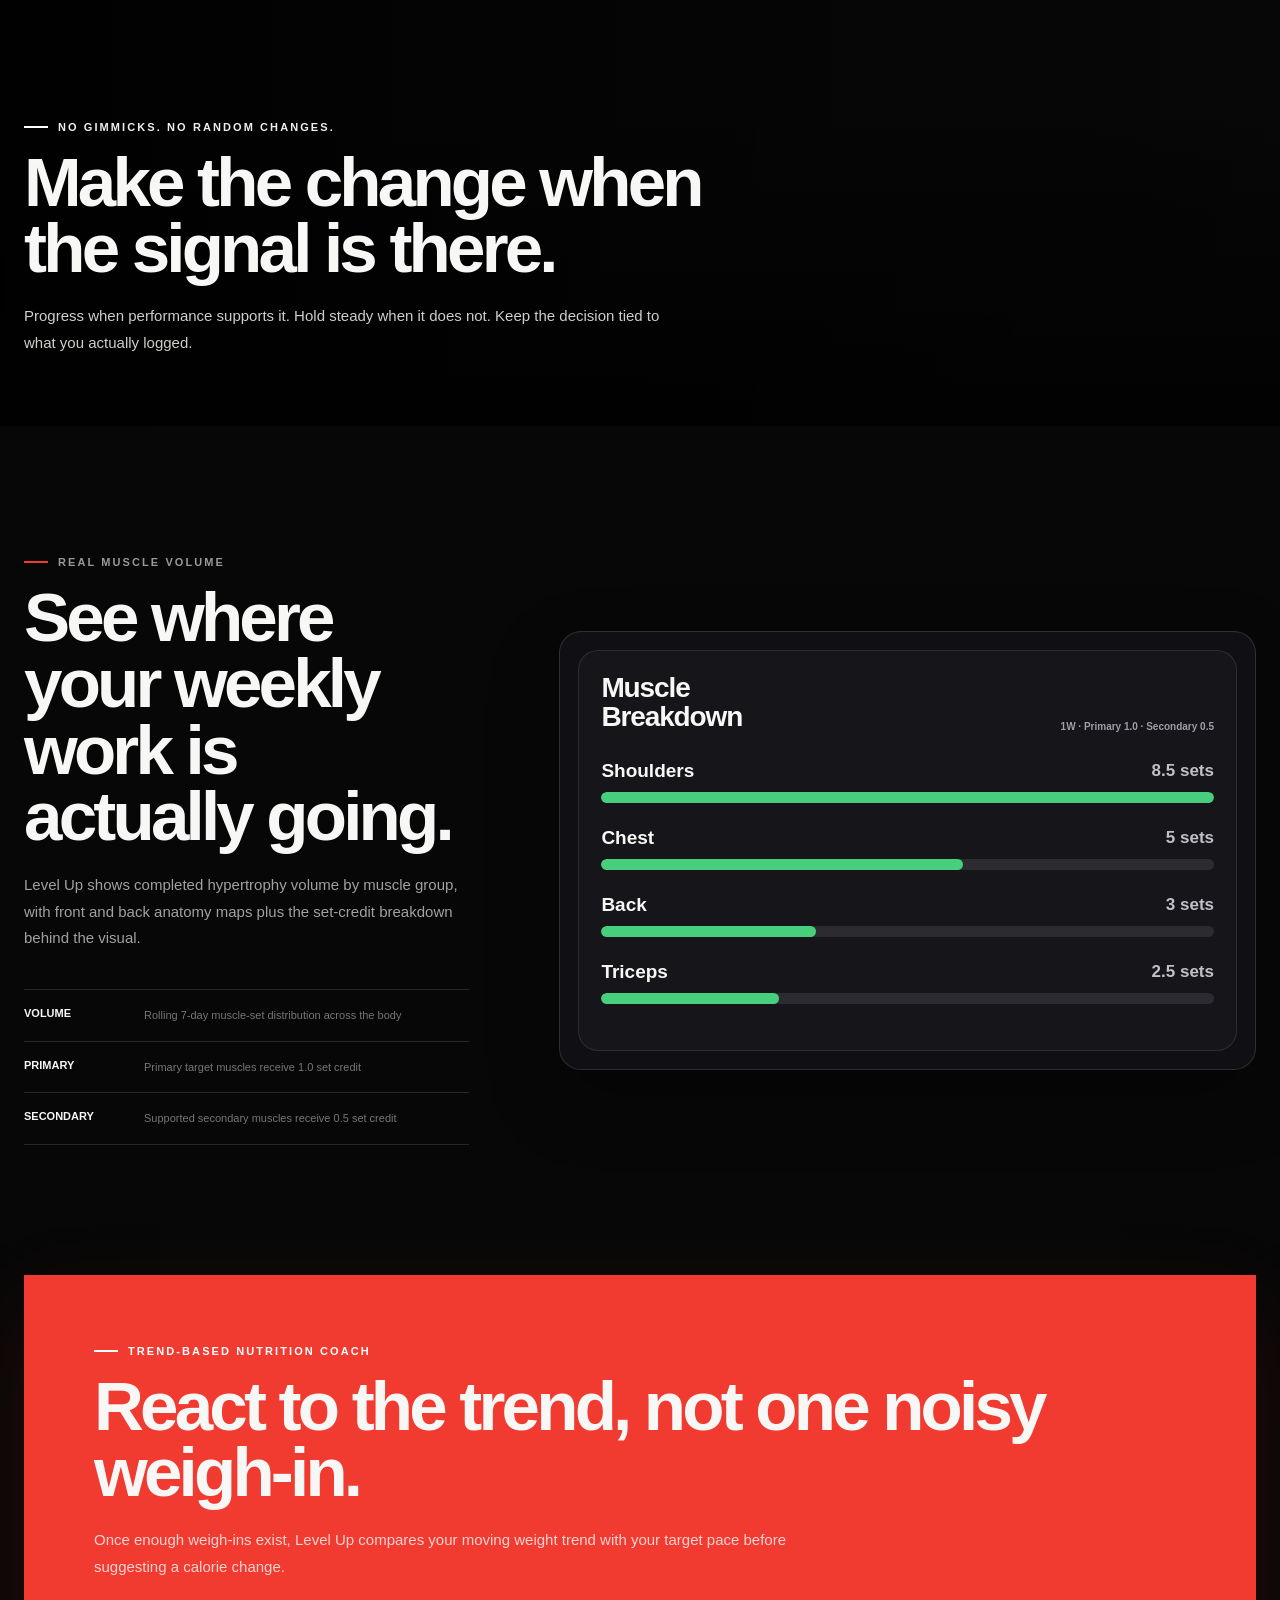
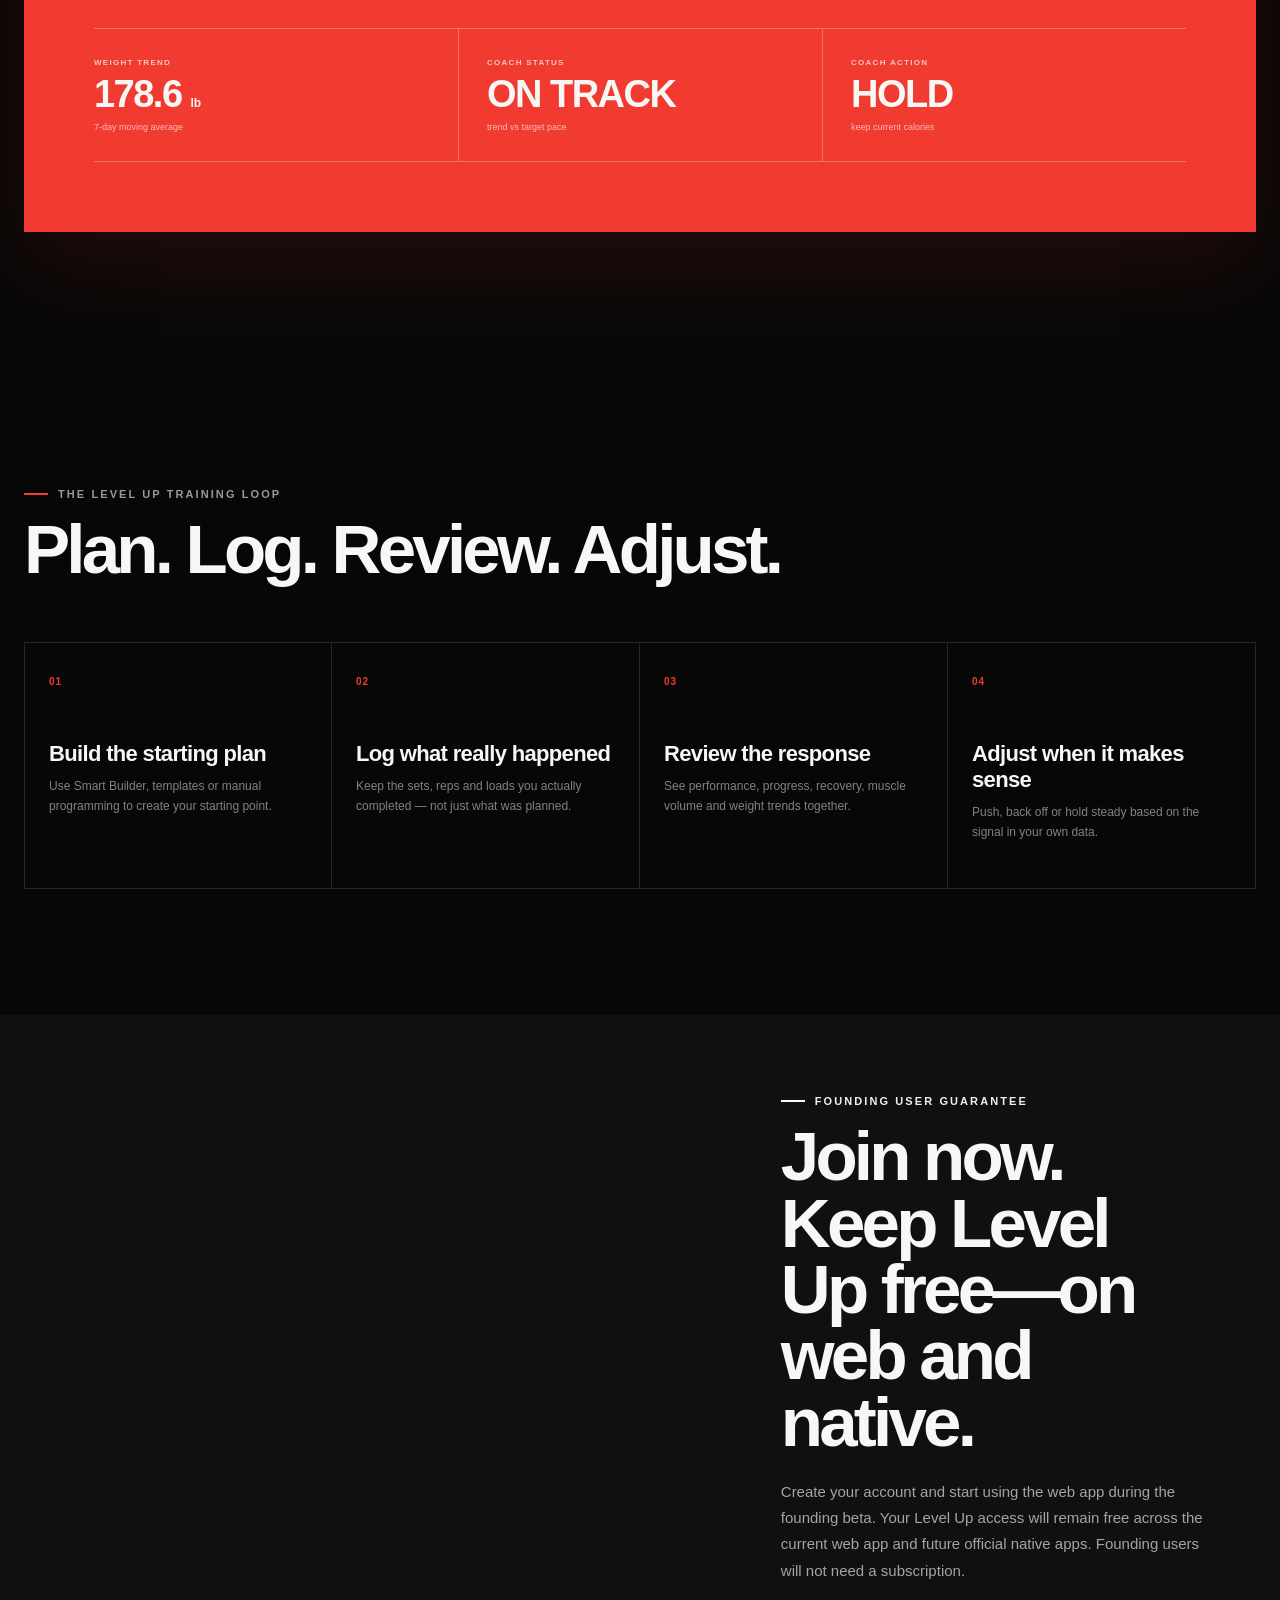
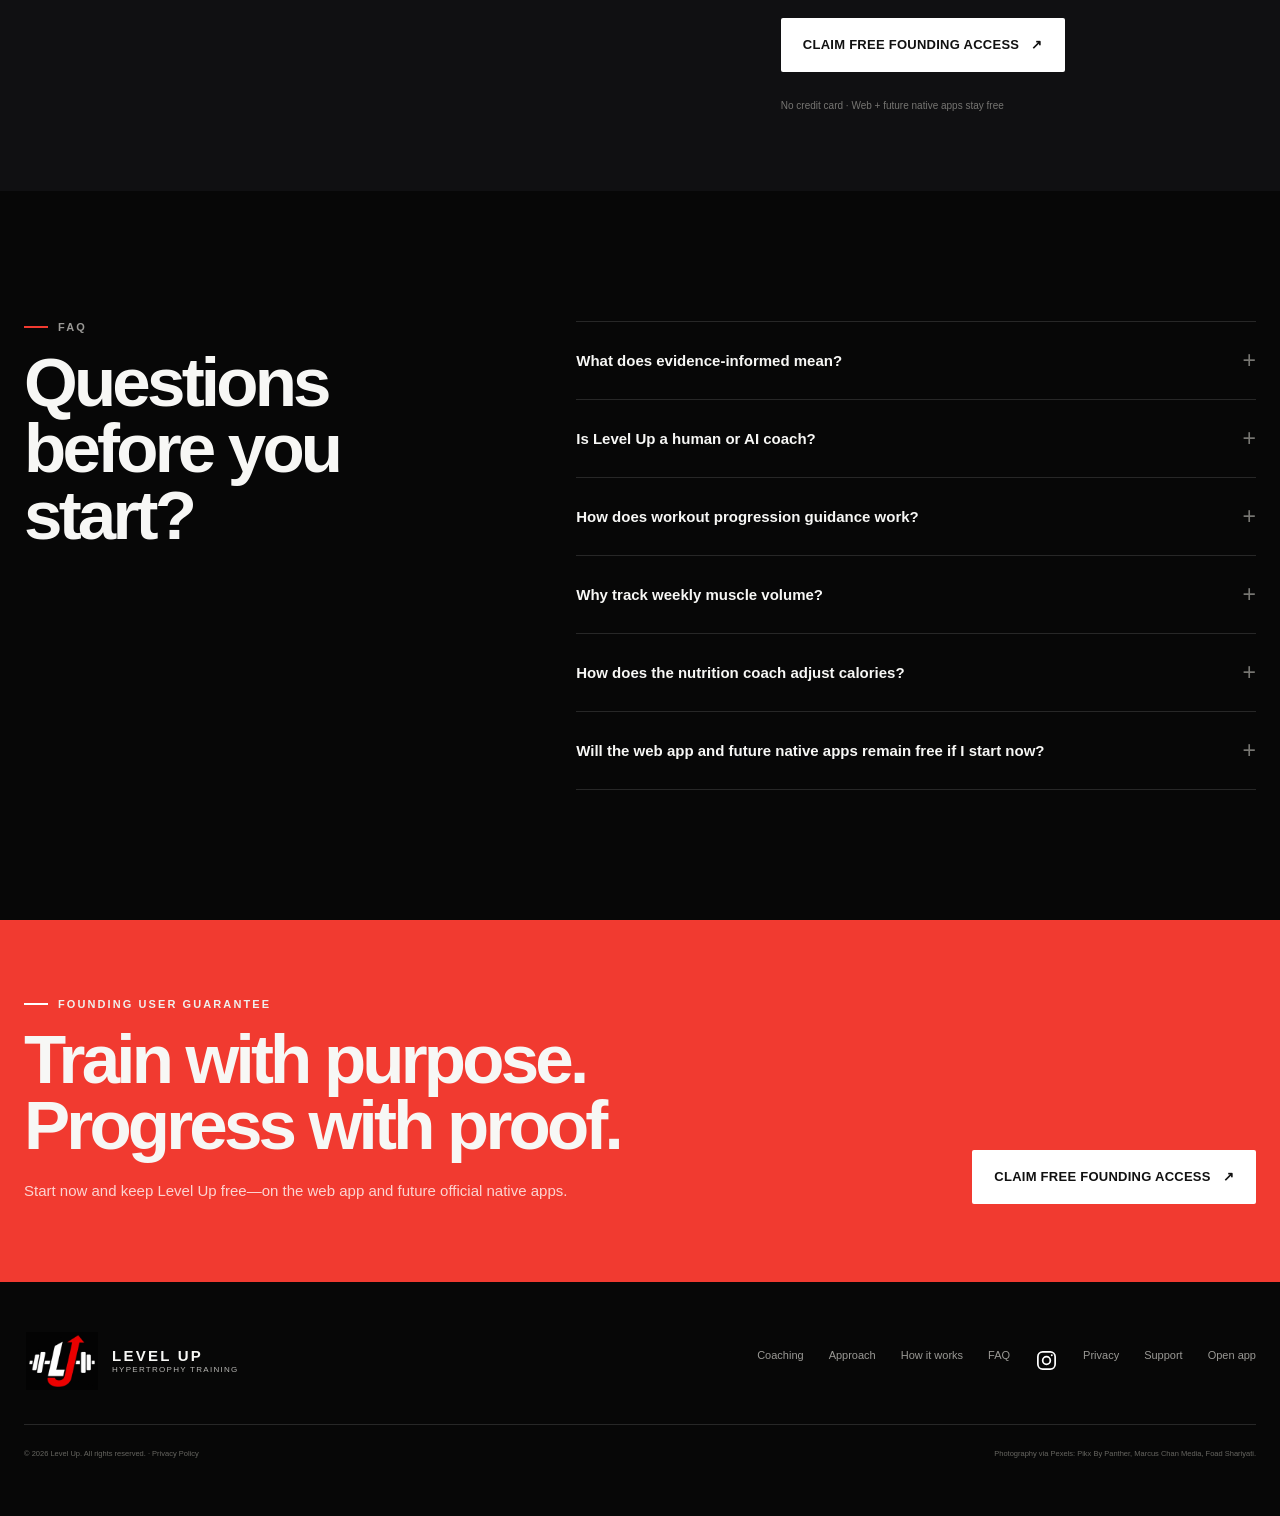
==== commit 374b3f83: "Extend founding guarantee to native apps" ====
--- a/index.html
+++ b/index.html
@@ -11,7 +11,7 @@
   <title>Level Up — Hypertrophy Training & Coaching</title>
   <link rel="preconnect" href="https://images.pexels.com">
   <link rel="stylesheet" href="styles.css?v=exact-logo-map-1">
-  <link rel="stylesheet" href="site-overrides.css?v=founding-free-access-1">
+  <link rel="stylesheet" href="site-overrides.css?v=founding-free-access-2">
   <link rel="stylesheet" href="app-showcase.css?v=mobile-hero-gap-2">
 </head>
 <body>
@@ -25,7 +25,7 @@
       <a href="#features">Coaching</a>
       <a href="#science">Approach</a>
       <a href="#system">How it works</a>
-      <a href="#beta">Free beta</a>
+      <a href="#beta">Founding offer</a>
       <a class="nav-cta" href="https://app.leveluphypertrophy.com/">Open Level Up</a>
     </nav>
   </header>
@@ -41,12 +41,13 @@
           <p>Build your program, log the work and use the data you already create to make better training decisions.</p>
           <div class="science-badge"><span></span><b>EVIDENCE-INFORMED</b><small>Practical training principles · guidance from your data</small></div>
           <div class="hero-actions">
-            <a class="button button-primary" href="https://app.leveluphypertrophy.com/">Start free now <span>↗</span></a>
+            <a class="button button-primary" href="https://app.leveluphypertrophy.com/">Claim free founding access <span>↗</span></a>
             <a class="text-link" href="#app-showcase">See the app <span>↓</span></a>
           </div>
           <div class="founding-access-promise">
-            <strong>Start now. Keep it free.</strong>
-            <span>Join through the web app during the founding beta and your Level Up web-app access will remain free.</span>
+            <span class="founding-access-label">FOUNDING USER GUARANTEE</span>
+            <strong>Web today. Native tomorrow. Free for founding users.</strong>
+            <span>Start using the web app now and your Level Up access will remain free—including future official Level Up native apps.</span>
           </div>
           <div class="hero-meta">
             <div><strong>Build smarter</strong><span>Programs that fit your goals, schedule and priorities</span></div>
@@ -188,11 +189,11 @@
 
     <section class="section process-section"><div class="process-heading"><span class="eyebrow">THE LEVEL UP TRAINING LOOP</span><h2>Plan. Log. Review. Adjust.</h2></div><div class="process-grid"><article><span>01</span><h3>Build the starting plan</h3><p>Use Smart Builder, templates or manual programming to create your starting point.</p></article><article><span>02</span><h3>Log what really happened</h3><p>Keep the sets, reps and loads you actually completed — not just what was planned.</p></article><article><span>03</span><h3>Review the response</h3><p>See performance, progress, recovery, muscle volume and weight trends together.</p></article><article><span>04</span><h3>Adjust when it makes sense</h3><p>Push, back off or hold steady based on the signal in your own data.</p></article></div></section>
 
-    <section id="beta" class="beta-section"><div class="beta-photo"></div><div class="beta-panel"><span class="eyebrow light">FOUNDING ACCESS</span><h2>Start free. Keep your web access free.</h2><p>Create your account and begin using Level Up through the web app during the founding beta. Your access to the web app will remain free, even if paid options are introduced later.</p><div class="hero-actions"><a class="button button-white" href="https://app.leveluphypertrophy.com/">Start free now <span>↗</span></a><span class="beta-note">No credit card · Founding web access stays free</span></div></div></section>
-
-    <section id="faq" class="section faq-section"><div class="faq-heading"><span class="eyebrow">FAQ</span><h2>Questions before you start?</h2></div><div class="faq-list"><details><summary>What does evidence-informed mean?</summary><p>Level Up uses established resistance-training principles as guardrails, then applies them to the workouts and trends you log. The goal is practical guidance, not academic complexity.</p></details><details><summary>Is Level Up a human or AI coach?</summary><p>No. Level Up is a training app with coaching-style decision rules built around the data you log.</p></details><details><summary>How does workout progression guidance work?</summary><p>Level Up compares completed working sets with the rep range programmed for that exercise. When your completed sets reach the top of the range, it can recommend a practical load increase. If most completed sets fall below the range, it can suggest a lighter load.</p></details><details><summary>Why track weekly muscle volume?</summary><p>Weekly muscle-set distribution helps you see whether your program is actually putting enough work where you intended.</p></details><details><summary>How does the nutrition coach adjust calories?</summary><p>During an active nutrition phase, Level Up waits for enough weigh-ins to establish a trend, then compares that trend with your target weekly pace before recommending a change.</p></details><details><summary>Will Level Up remain free if I start now?</summary><p>Yes. Start using Level Up through the web app during the founding beta and your web-app access will remain free. If paid options are introduced later, your founding access will not require a subscription.</p></details></div></section>
-
-    <section class="final-cta"><div><span class="eyebrow light">YOUR NEXT SESSION</span><h2>Train with purpose. Progress with proof.</h2><p>Start during the founding beta and keep your Level Up web-app access free.</p></div><a class="button button-white" href="https://app.leveluphypertrophy.com/">Start free now <span>↗</span></a></section>
+    <section id="beta" class="beta-section"><div class="beta-photo"></div><div class="beta-panel"><span class="eyebrow light">FOUNDING USER GUARANTEE</span><h2>Join now. Keep Level Up free—on web and native.</h2><p>Create your account and start using the web app during the founding beta. Your Level Up access will remain free across the current web app and future official native apps. Founding users will not need a subscription.</p><div class="hero-actions"><a class="button button-white" href="https://app.leveluphypertrophy.com/">Claim free founding access <span>↗</span></a><span class="beta-note">No credit card · Web + future native apps stay free</span></div></div></section>
+
+    <section id="faq" class="section faq-section"><div class="faq-heading"><span class="eyebrow">FAQ</span><h2>Questions before you start?</h2></div><div class="faq-list"><details><summary>What does evidence-informed mean?</summary><p>Level Up uses established resistance-training principles as guardrails, then applies them to the workouts and trends you log. The goal is practical guidance, not academic complexity.</p></details><details><summary>Is Level Up a human or AI coach?</summary><p>No. Level Up is a training app with coaching-style decision rules built around the data you log.</p></details><details><summary>How does workout progression guidance work?</summary><p>Level Up compares completed working sets with the rep range programmed for that exercise. When your completed sets reach the top of the range, it can recommend a practical load increase. If most completed sets fall below the range, it can suggest a lighter load.</p></details><details><summary>Why track weekly muscle volume?</summary><p>Weekly muscle-set distribution helps you see whether your program is actually putting enough work where you intended.</p></details><details><summary>How does the nutrition coach adjust calories?</summary><p>During an active nutrition phase, Level Up waits for enough weigh-ins to establish a trend, then compares that trend with your target weekly pace before recommending a change.</p></details><details><summary>Will the web app and future native apps remain free if I start now?</summary><p>Yes. Create your account and begin using the Level Up web app during the founding beta. Your founding access will remain free on the web app and future official Level Up native apps, with no subscription required.</p></details></div></section>
+
+    <section class="final-cta"><div><span class="eyebrow light">FOUNDING USER GUARANTEE</span><h2>Train with purpose. Progress with proof.</h2><p>Start now and keep Level Up free—on the web app and future official native apps.</p></div><a class="button button-white" href="https://app.leveluphypertrophy.com/">Claim free founding access <span>↗</span></a></section>
   </main>
 
   <footer class="site-footer">
--- a/site-overrides.css
+++ b/site-overrides.css
@@ -7,9 +7,10 @@
 .hero-inner{padding-top:112px;padding-bottom:64px;align-items:start}
 .hero-copy{padding-top:18px}
 .hero-phone{align-self:start;margin-top:28px}
-.founding-access-promise{display:grid;gap:4px;max-width:620px;margin-top:18px;padding:14px 16px;border-left:3px solid var(--red);background:rgba(0,0,0,.48);backdrop-filter:blur(8px)}
-.founding-access-promise strong{font-size:12px;letter-spacing:.08em;text-transform:uppercase;color:#fff}
-.founding-access-promise span{font-size:11px;line-height:1.55;color:#b8b7b4}
+.founding-access-promise{position:relative;display:grid;gap:7px;max-width:650px;margin-top:20px;padding:18px 20px;border:1px solid rgba(247,39,46,.72);border-left:4px solid var(--red);border-radius:14px;background:linear-gradient(120deg,rgba(247,39,46,.18),rgba(0,0,0,.66) 58%);box-shadow:0 18px 44px rgba(0,0,0,.34),0 0 28px rgba(247,39,46,.10);backdrop-filter:blur(10px)}
+.founding-access-promise .founding-access-label{font-size:9px;font-weight:950;letter-spacing:.17em;line-height:1.3;color:var(--red)}
+.founding-access-promise strong{font-size:clamp(17px,2vw,23px);line-height:1.12;letter-spacing:-.025em;color:#fff}
+.founding-access-promise>span:last-child{font-size:11px;line-height:1.55;color:#cbc9c7}
 .science-badge{display:inline-flex;align-items:center;gap:10px;margin-top:18px;padding:10px 12px;border:1px solid rgba(255,255,255,.22);background:rgba(0,0,0,.42);backdrop-filter:blur(8px)}
 .science-badge b{font-size:9px;letter-spacing:.16em;color:#fff}.science-badge>span{width:6px;height:6px;border-radius:50%;background:var(--green);box-shadow:0 0 14px rgba(85,220,136,.75)}.science-badge small{font-size:9px;color:#aaa9a7}
 .science-section{width:min(var(--max),calc(100% - 48px));margin:0 auto;padding:128px 0 120px}.science-head{display:grid;grid-template-columns:1.05fr .7fr;gap:90px;align-items:end;margin-bottom:48px}.science-head h2{font-size:clamp(44px,5.7vw,76px);letter-spacing:-.058em;line-height:.94;margin:16px 0 0}.science-head p{margin:0;color:#a2a19e;font-size:15px;line-height:1.75}.science-grid{display:grid;grid-template-columns:repeat(3,1fr);border-top:1px solid var(--line);border-bottom:1px solid var(--line)}.science-card{position:relative;min-height:320px;padding:34px 30px 38px;border-right:1px solid var(--line);background:linear-gradient(145deg,#101011,#09090a)}.science-card:first-child{border-left:1px solid var(--line)}.science-card .science-num{font-size:10px;color:var(--red);font-weight:900;letter-spacing:.12em}.science-card h3{font-size:26px;line-height:1.05;letter-spacing:-.04em;margin:48px 0 14px}.science-card p{font-size:13px;line-height:1.7;color:#8d8c89;margin:0}.science-card strong{color:#e7e6e3}.science-source{display:flex;justify-content:space-between;gap:30px;align-items:center;margin-top:26px;padding:22px 24px;border:1px solid var(--line);background:#0c0c0d}.science-source-copy{display:grid;gap:5px}.science-source-copy strong{font-size:12px}.science-source-copy span{font-size:10px;color:#777673;line-height:1.5}.science-links{display:flex;flex-wrap:wrap;justify-content:flex-end;gap:9px}.science-links a{font-size:9px;font-weight:900;letter-spacing:.08em;text-transform:uppercase;border:1px solid rgba(255,255,255,.22);padding:10px 12px;color:#d6d5d2}.science-links a:hover{border-color:var(--red);color:#fff}.science-note{margin:17px 0 0;color:#666561;font-size:10px;line-height:1.55;max-width:900px}.science-word{color:var(--red)}
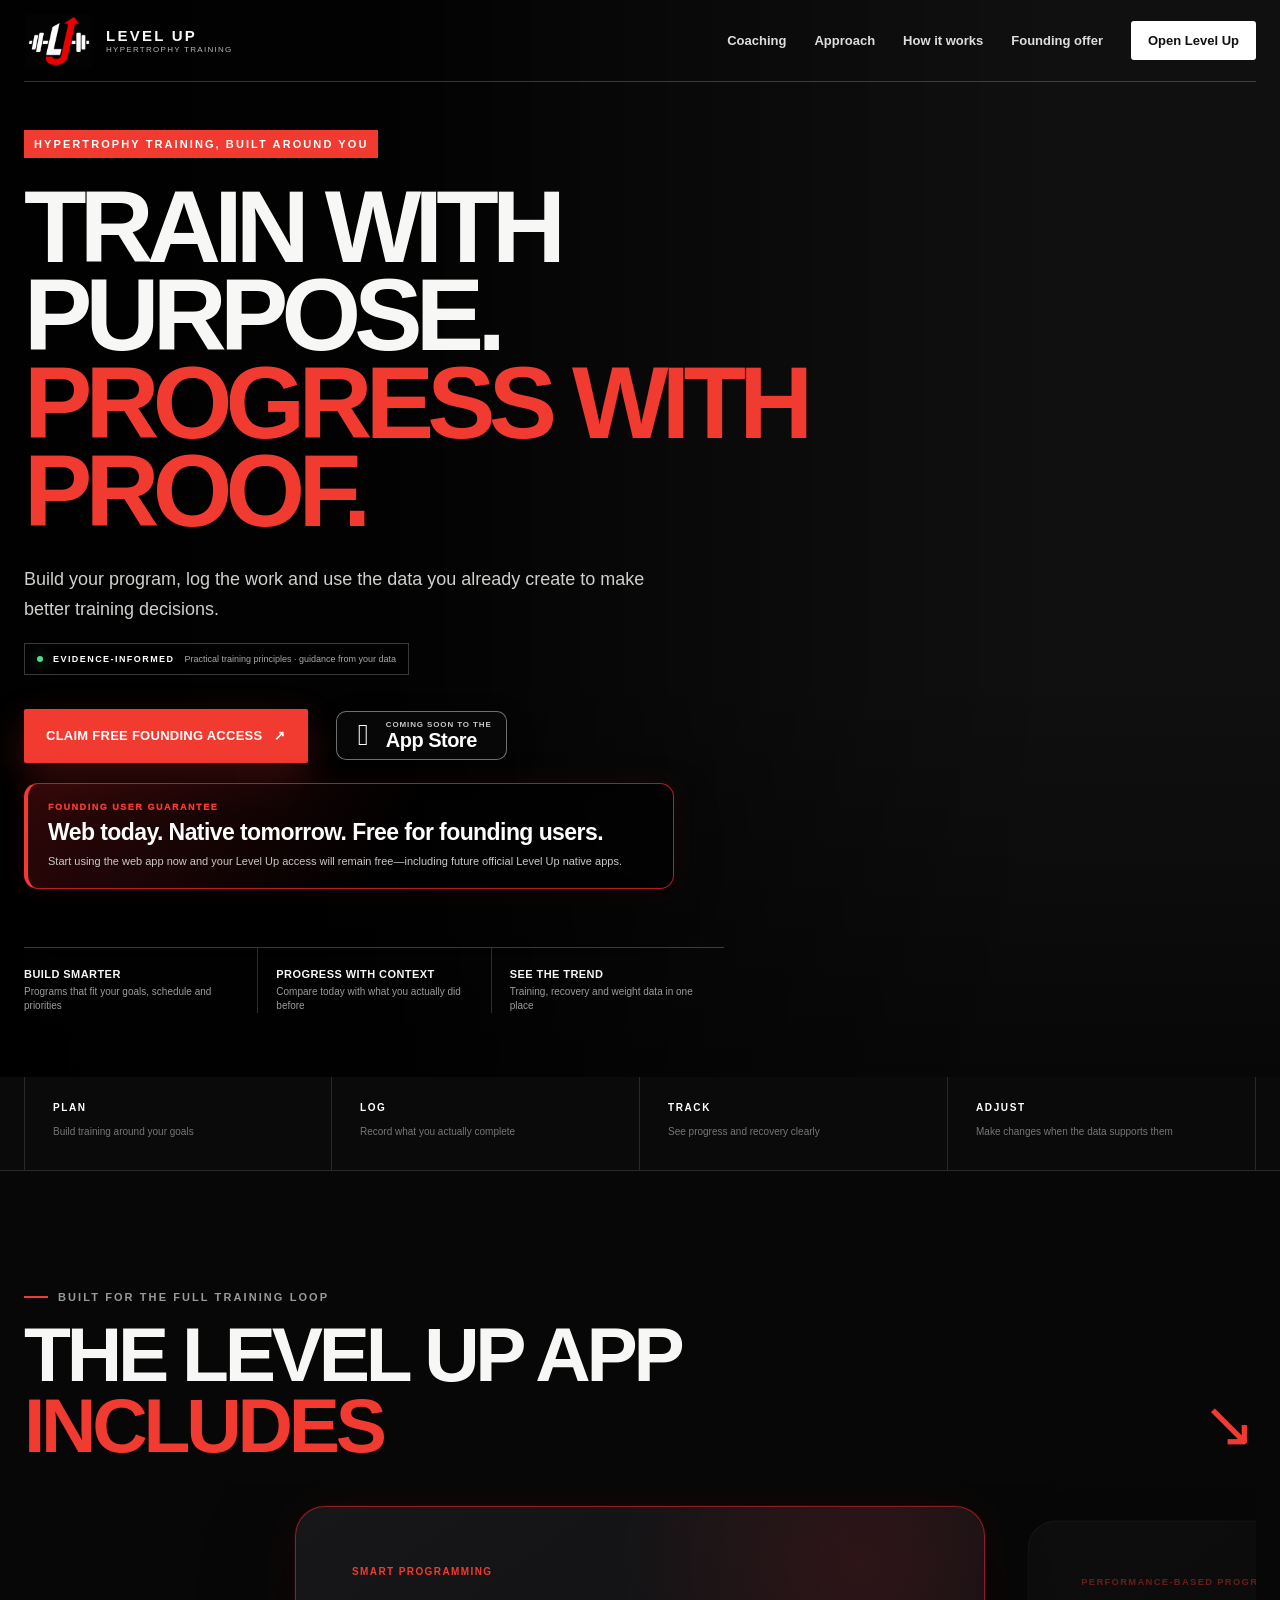
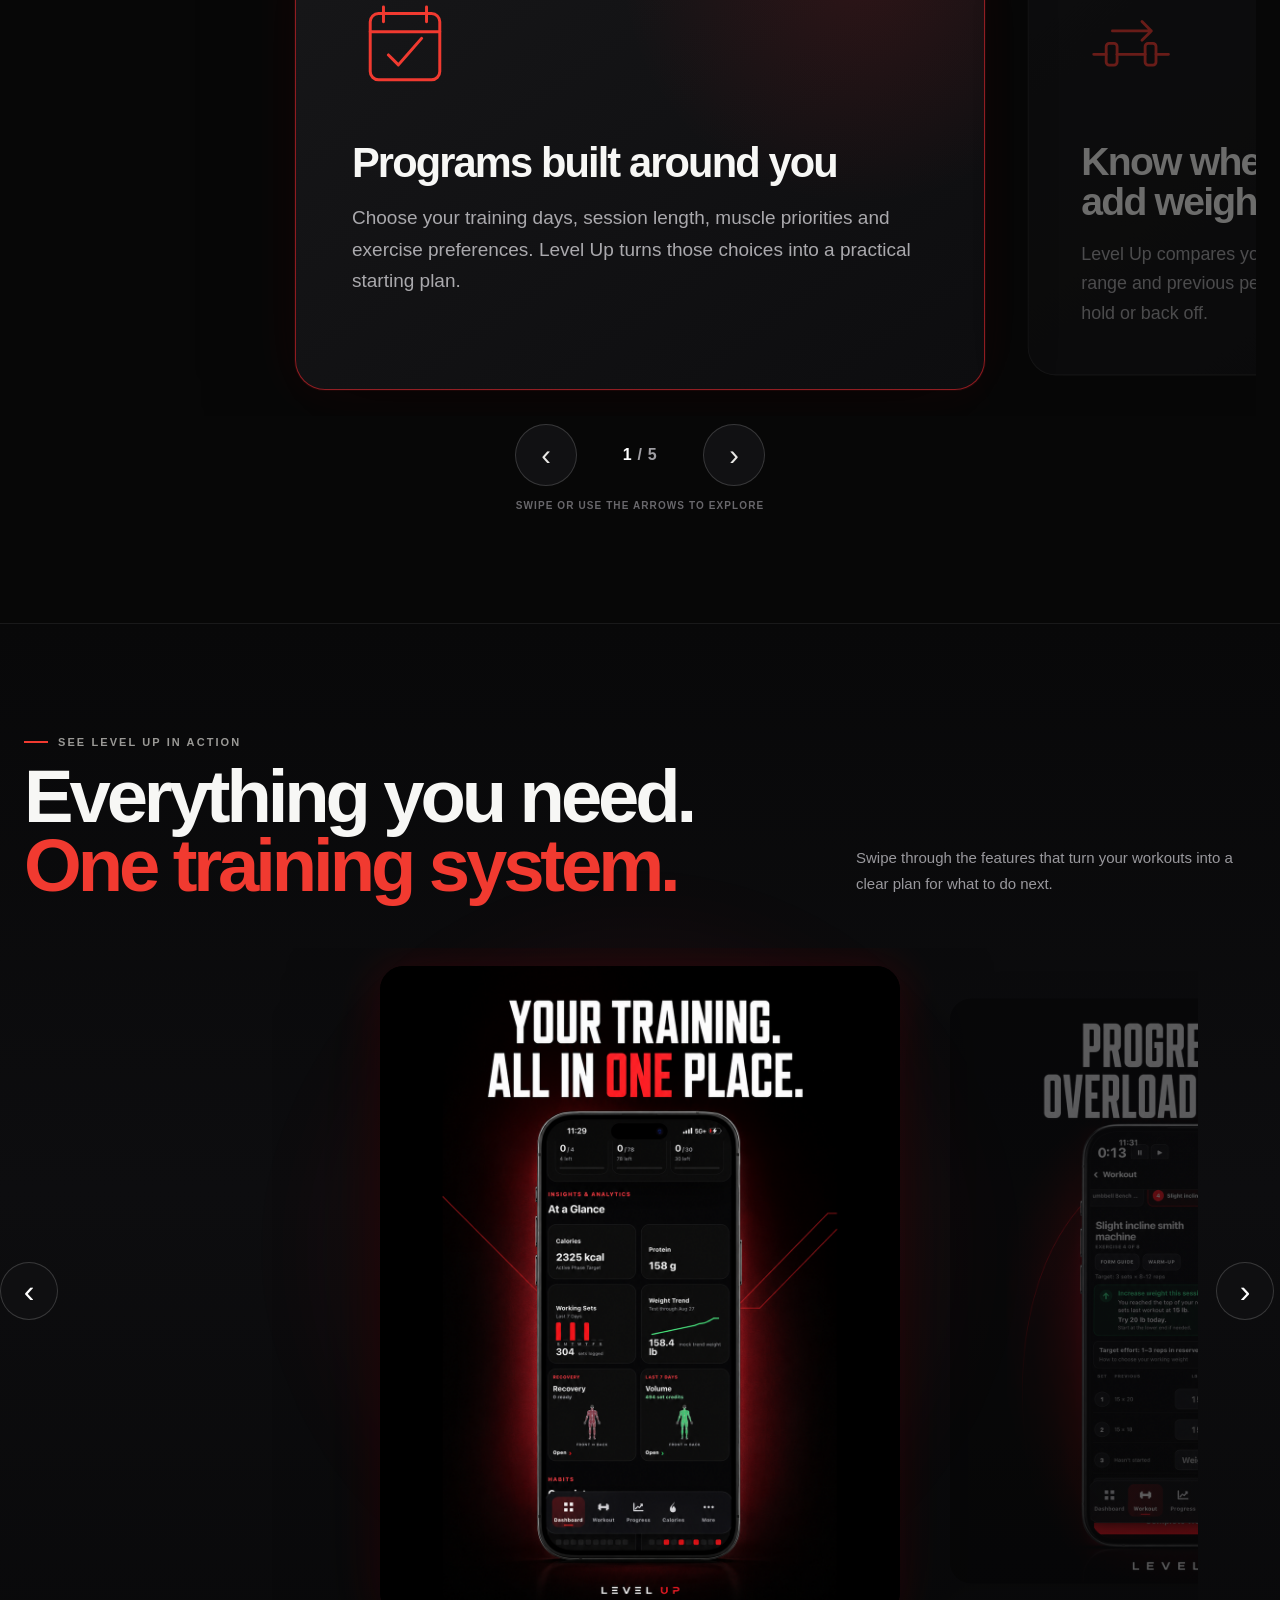
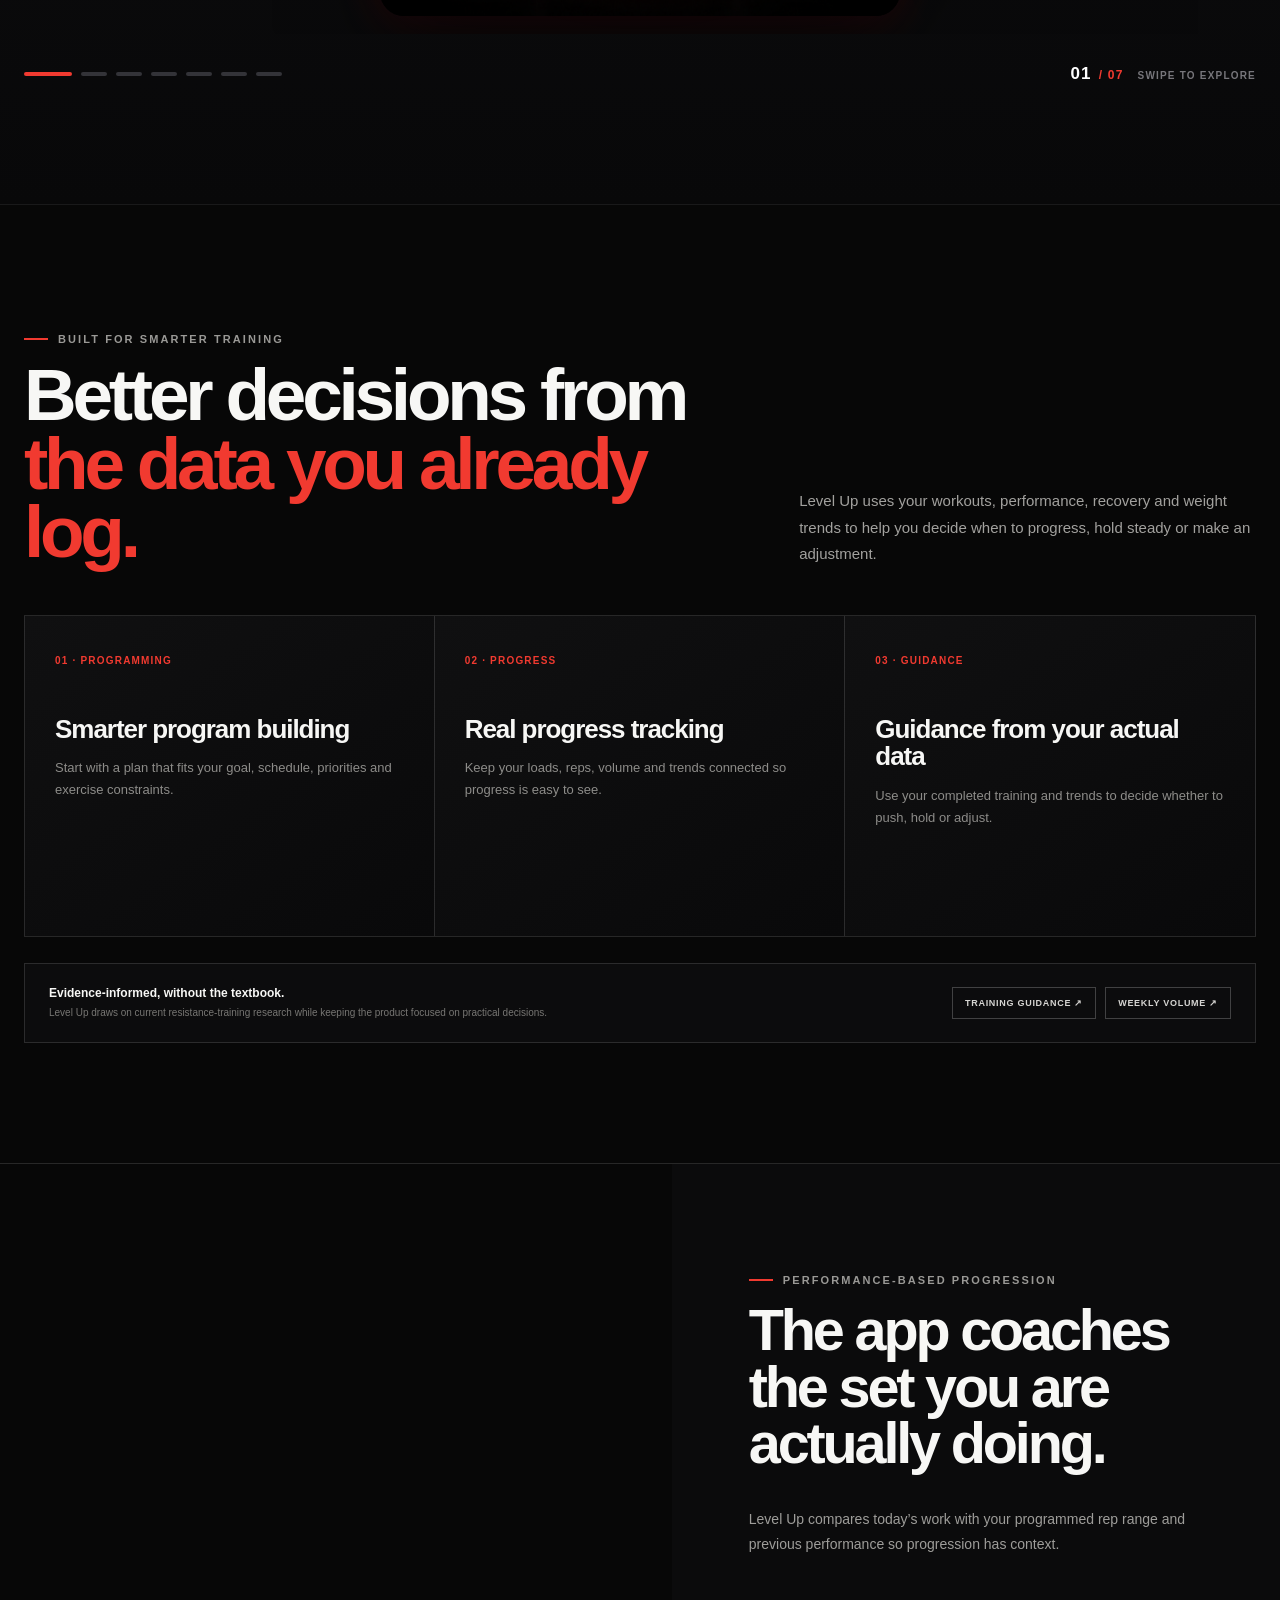
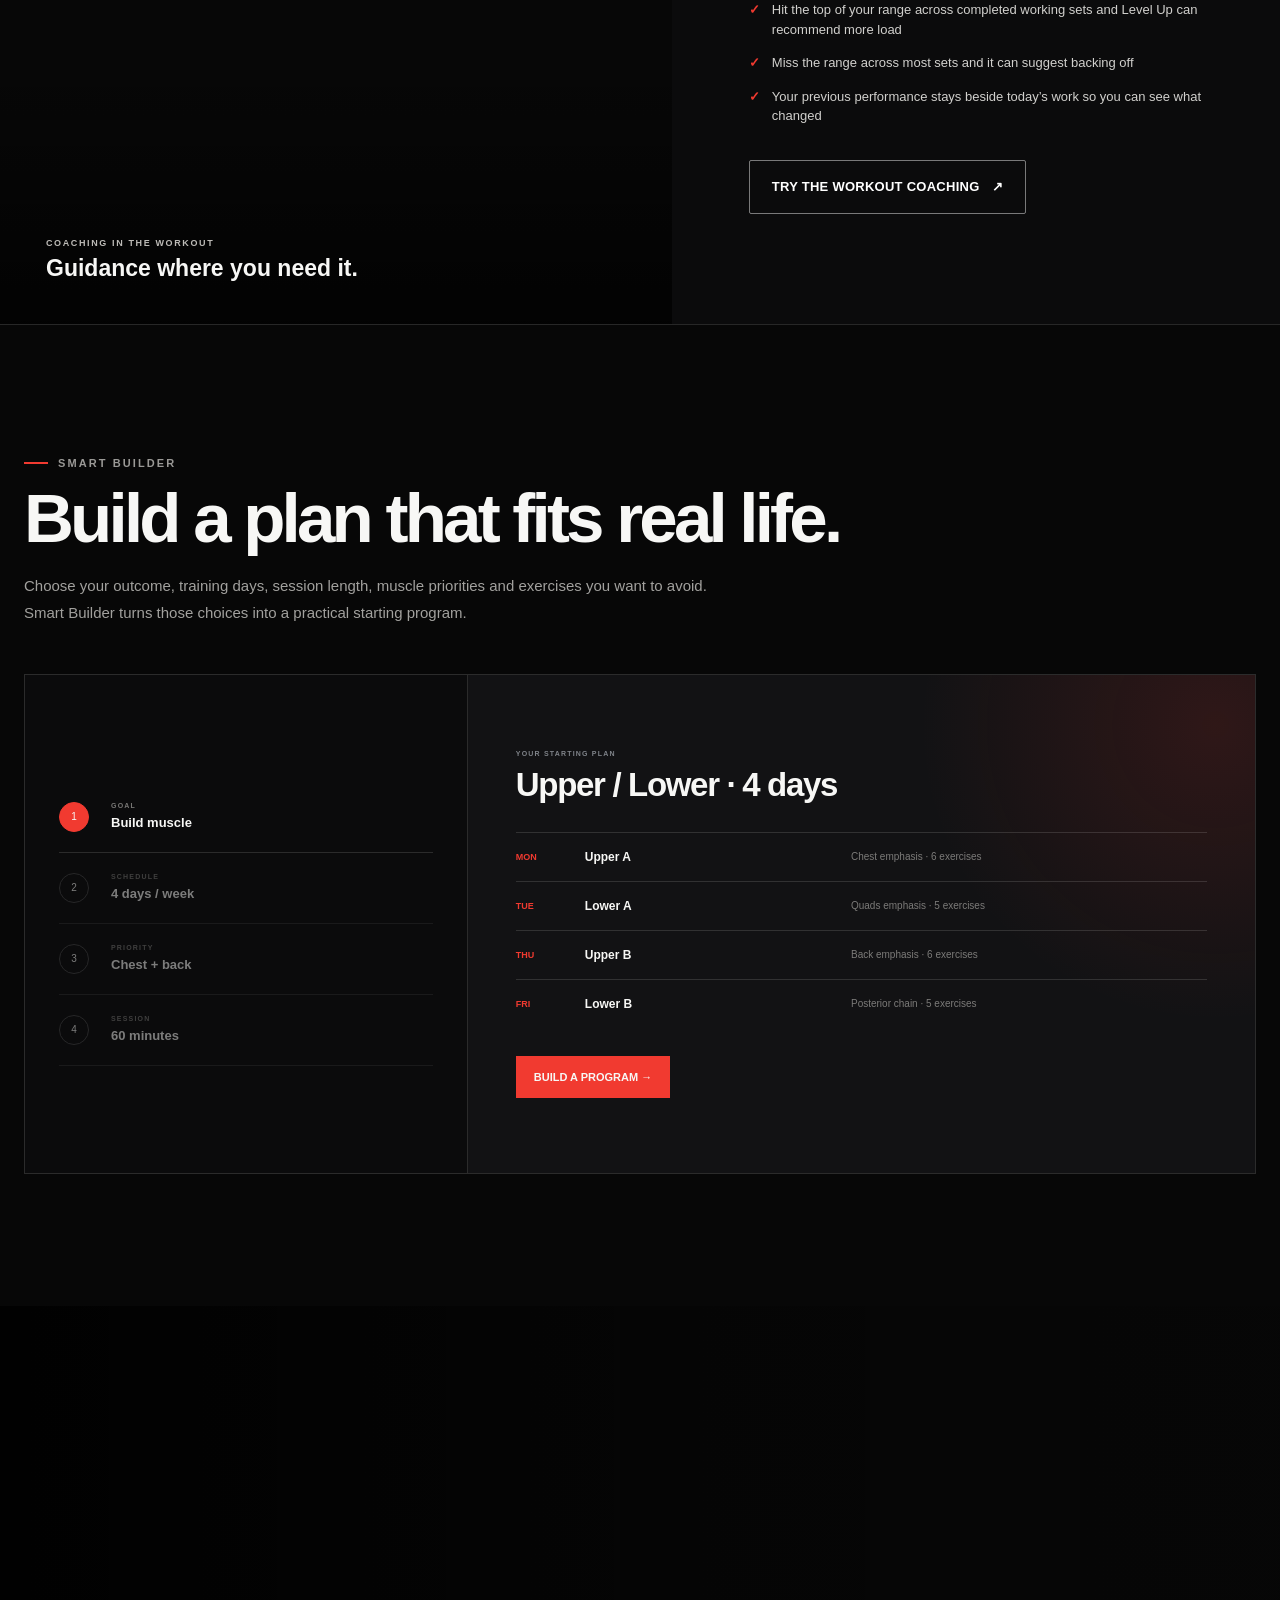
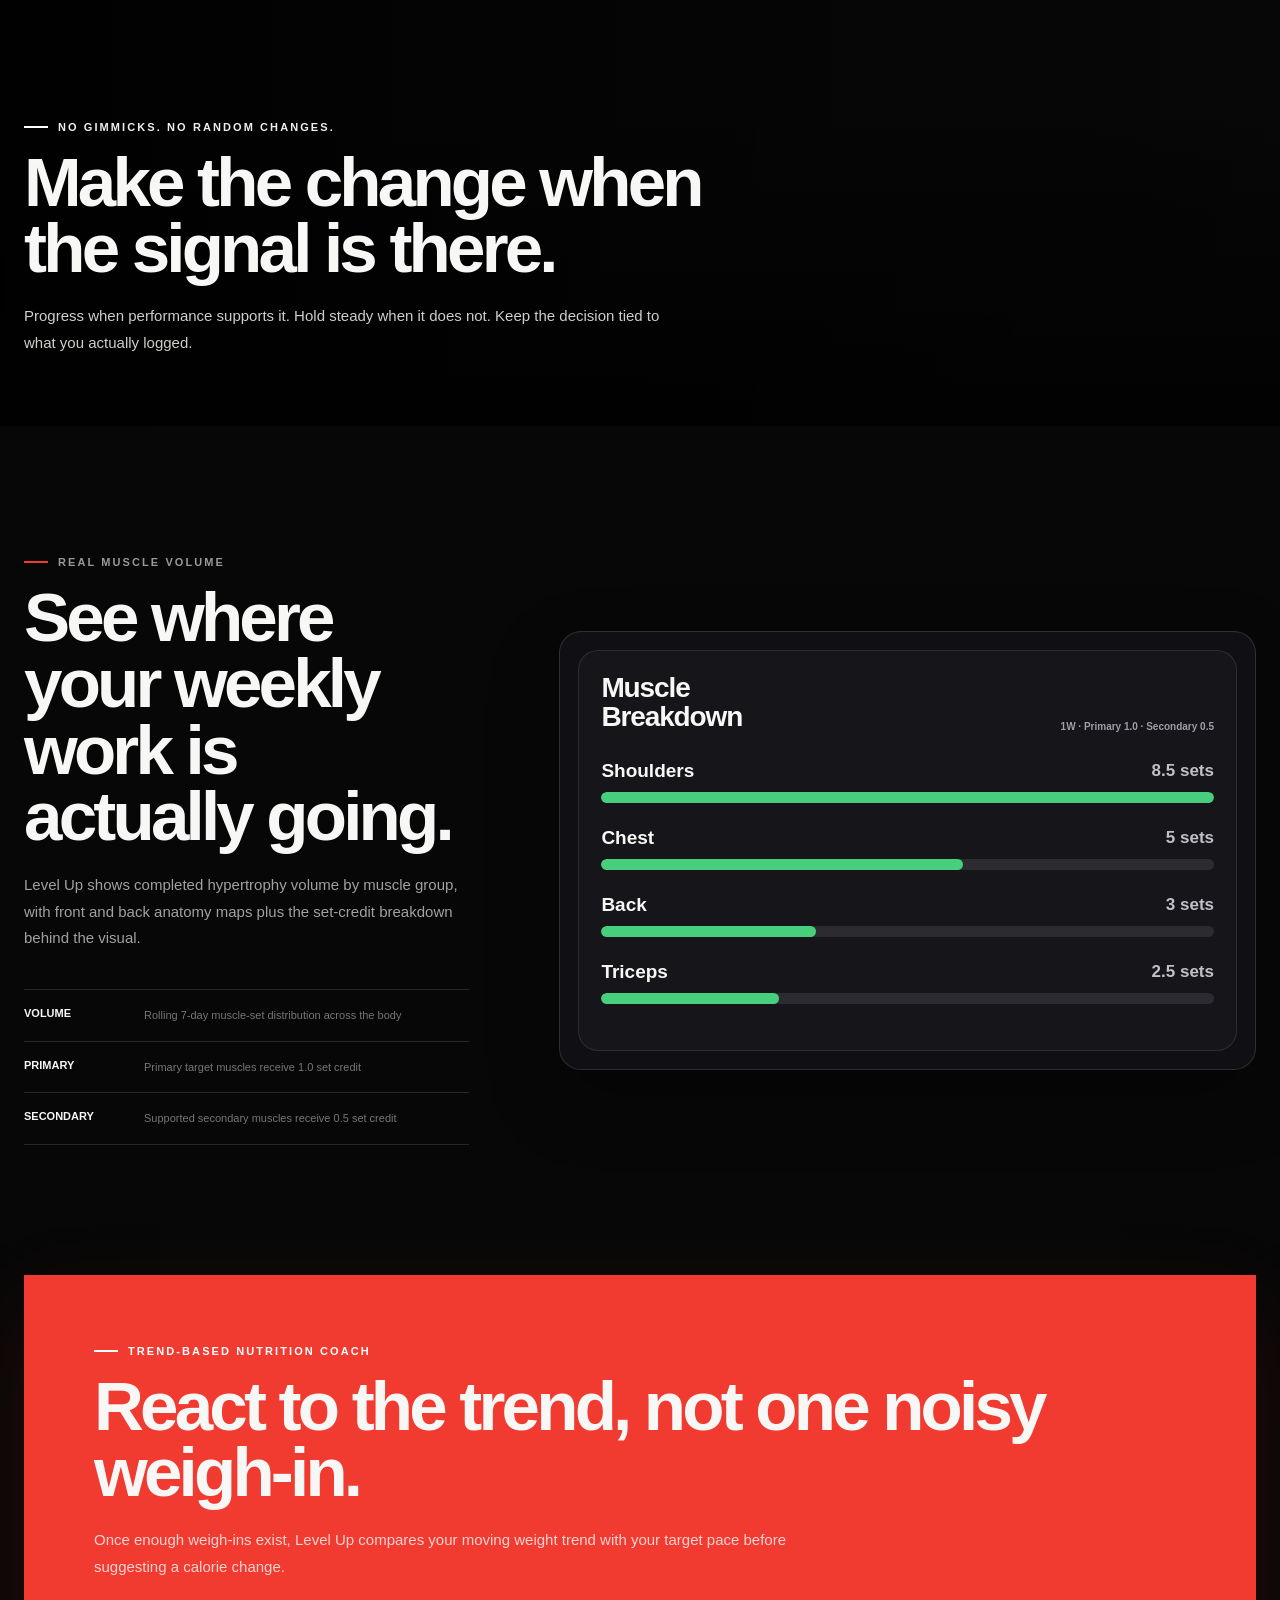
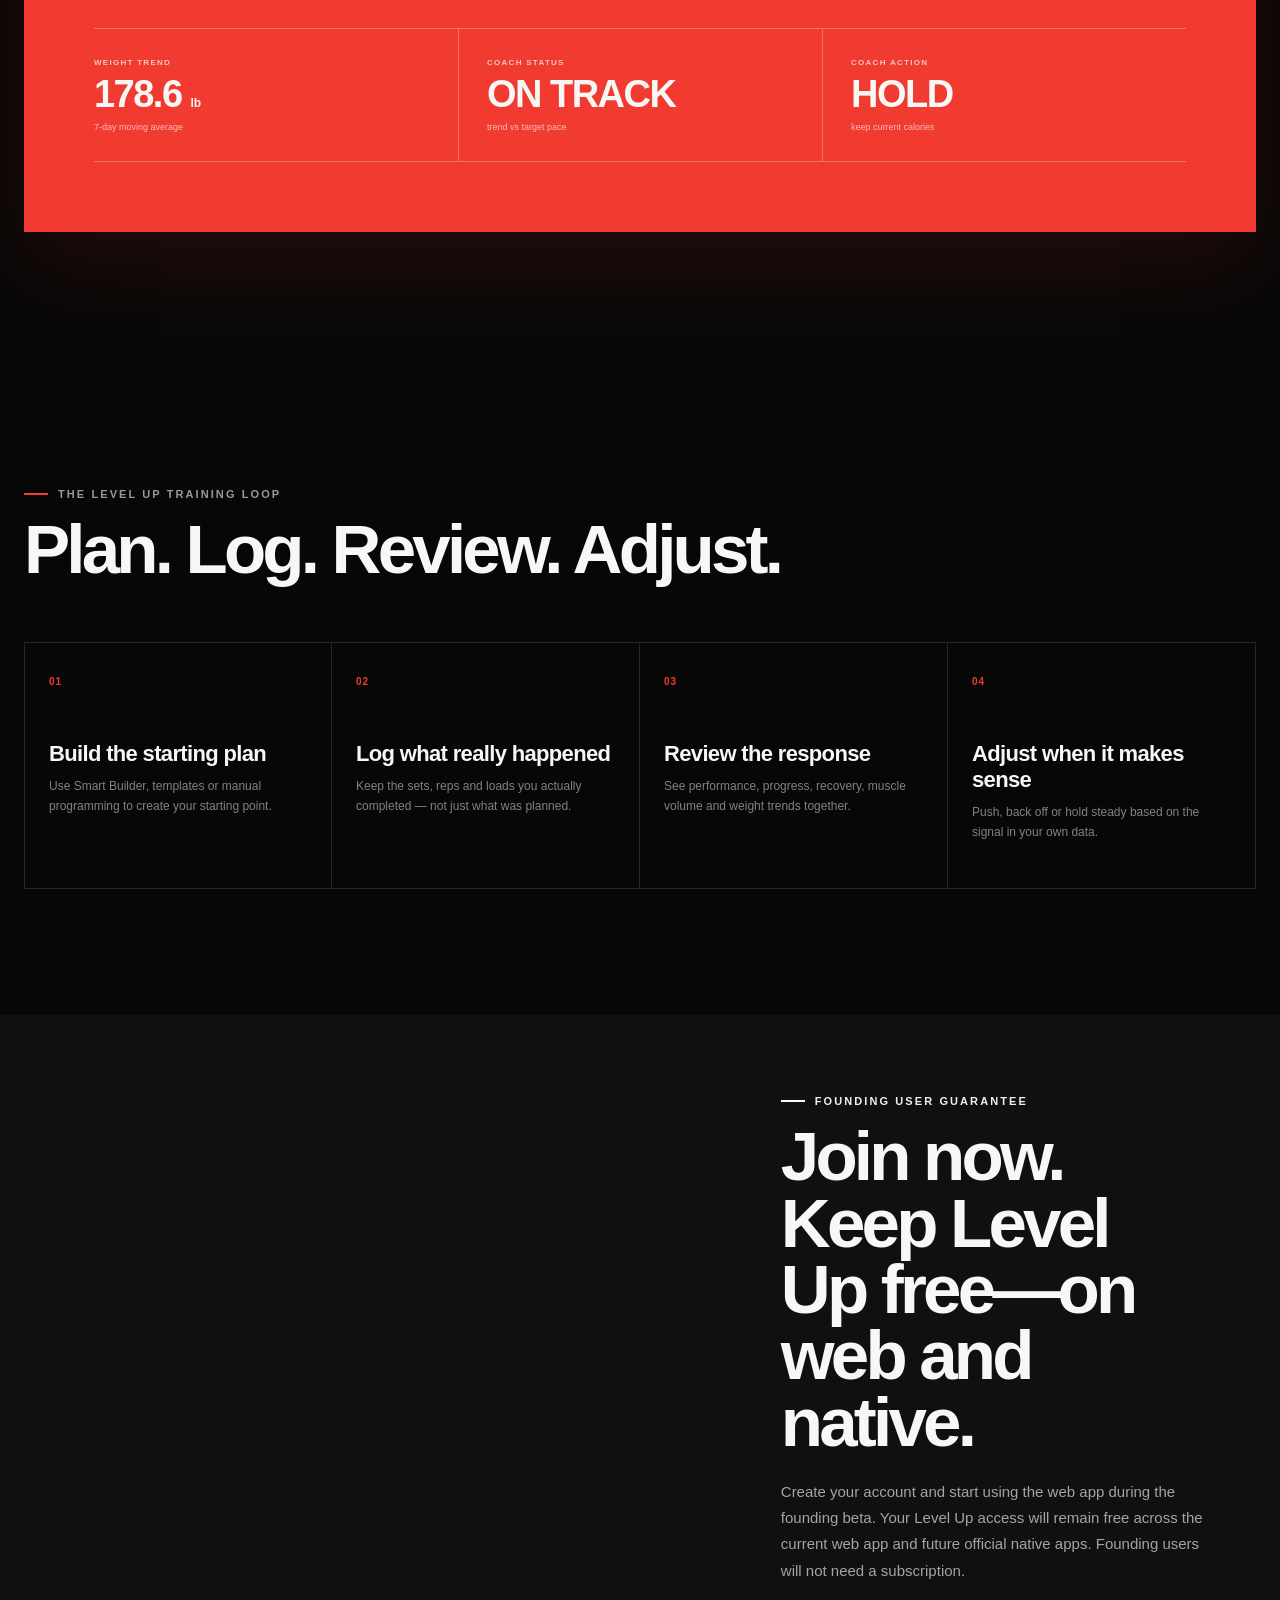
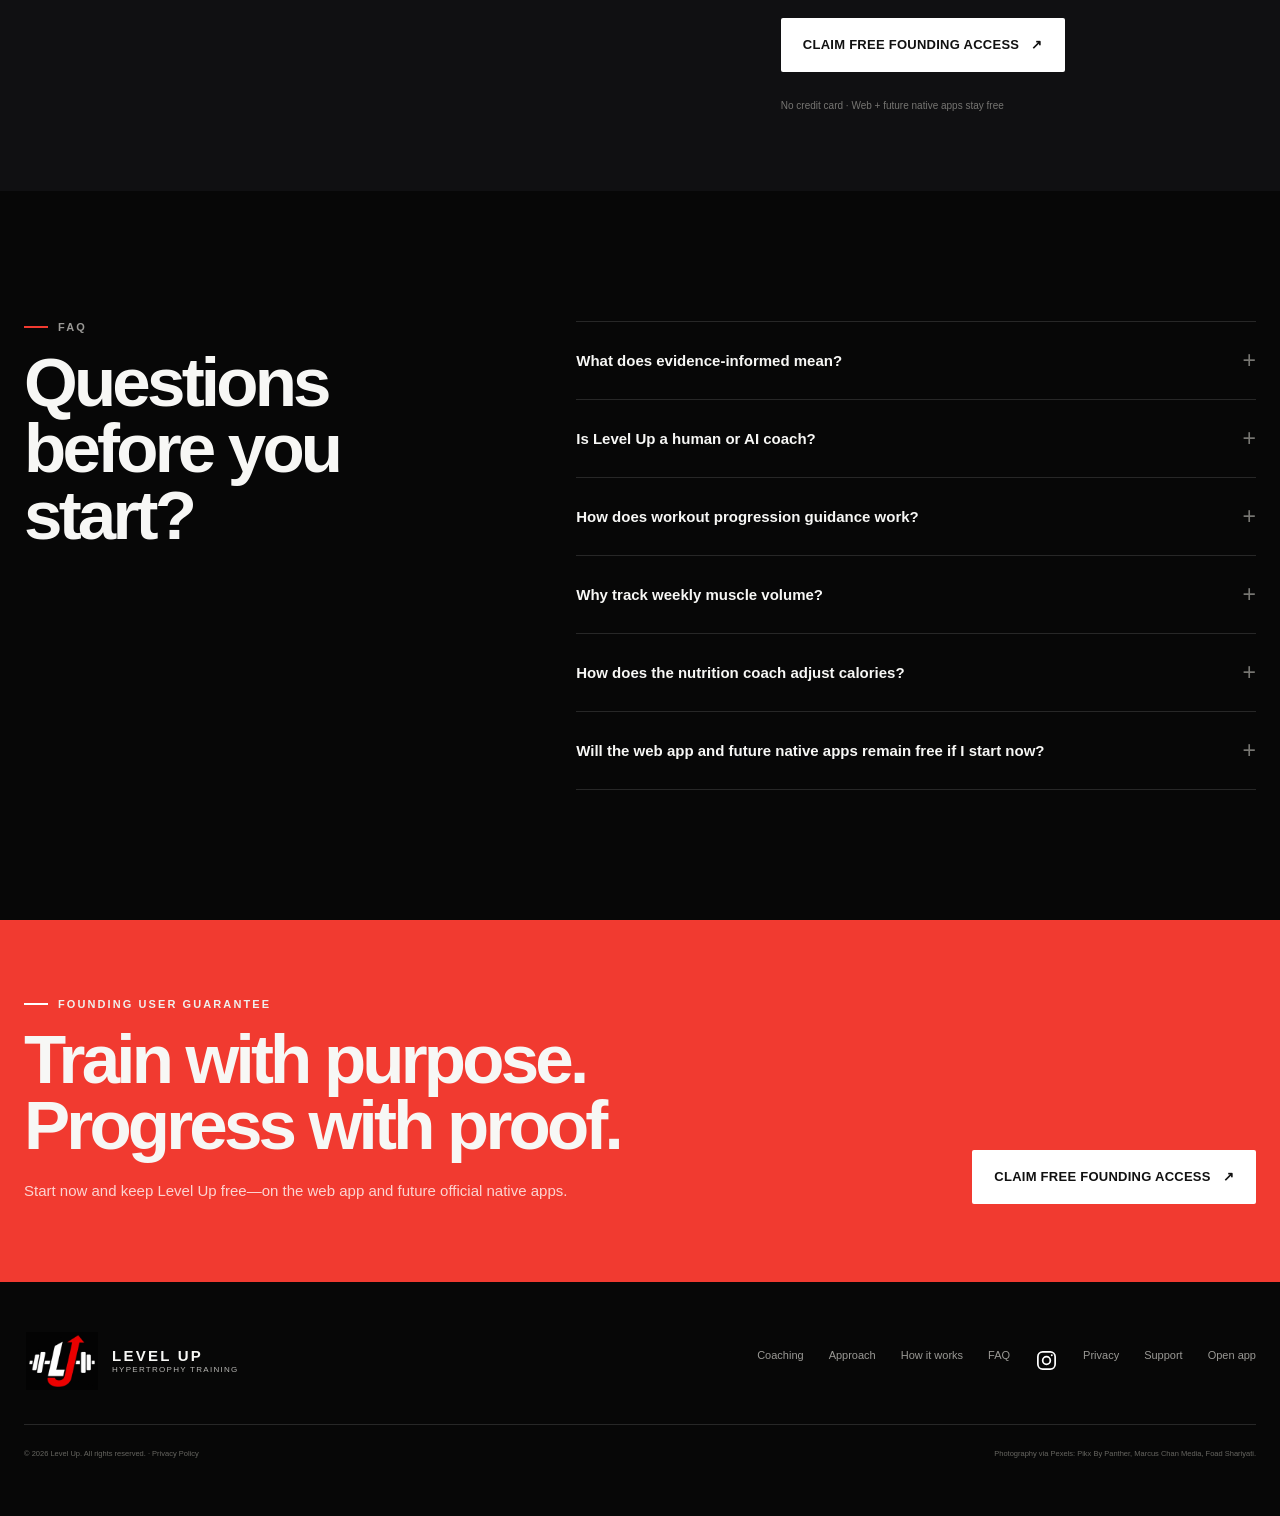
==== commit 8a76b244: "Add App Store coming soon badge to hero" ====
--- a/index.html
+++ b/index.html
@@ -11,7 +11,7 @@
   <title>Level Up — Hypertrophy Training & Coaching</title>
   <link rel="preconnect" href="https://images.pexels.com">
   <link rel="stylesheet" href="styles.css?v=exact-logo-map-1">
-  <link rel="stylesheet" href="site-overrides.css?v=founding-free-access-2">
+  <link rel="stylesheet" href="site-overrides.css?v=app-store-soon-1">
   <link rel="stylesheet" href="app-showcase.css?v=mobile-hero-gap-2">
 </head>
 <body>
@@ -42,6 +42,10 @@
           <div class="science-badge"><span></span><b>EVIDENCE-INFORMED</b><small>Practical training principles · guidance from your data</small></div>
           <div class="hero-actions">
             <a class="button button-primary" href="https://app.leveluphypertrophy.com/">Claim free founding access <span>↗</span></a>
+            <div class="app-store-coming-soon" aria-label="Coming soon to the App Store">
+              <span class="app-store-mark" aria-hidden="true"></span>
+              <span class="app-store-copy"><small>COMING SOON TO THE</small><strong>App Store</strong></span>
+            </div>
             <a class="text-link" href="#app-showcase">See the app <span>↓</span></a>
           </div>
           <div class="founding-access-promise">
--- a/site-overrides.css
+++ b/site-overrides.css
@@ -53,3 +53,50 @@
 @media(max-width:760px){.hero-inner{padding-top:98px;padding-bottom:48px;align-items:start}.hero-copy{padding-top:0}.hero-phone{margin-top:18px}.feature-carousel{width:100%;padding-bottom:88px}.feature-carousel-viewport{padding:16px 0 20px}.feature-carousel-track{gap:14px}.feature-carousel-card{flex-basis:calc(100vw - 48px);min-height:440px;padding:42px 32px 38px;border-radius:25px}.feature-carousel-icon{width:88px;height:88px;margin-bottom:36px}.feature-carousel-controls{gap:24px}.feature-carousel-button{width:56px;height:56px}.feature-carousel-hint{margin-top:12px}}
 @media(max-width:600px){.science-section{width:min(var(--max),calc(100% - 32px));padding:90px 0}.science-badge{align-items:flex-start;flex-wrap:wrap}.science-card{padding:27px 23px}.science-source{padding:20px}.brand-logo-image{width:42px;height:42px}.analytics-real{padding:8px;border-radius:17px}.real-breakdown-card{padding:16px}.breakdown-title{align-items:flex-start;flex-direction:column}.breakdown-title small{text-align:left}.intro-section.feature-carousel-section{padding-bottom:12px}.feature-carousel-heading h2{font-size:clamp(40px,12vw,58px)}}
 @media(prefers-reduced-motion:reduce){.feature-carousel-track,.feature-carousel-card{transition:none}}
+
+
+/* Non-clickable App Store availability badge. */
+.app-store-coming-soon{
+  display:inline-flex;
+  align-items:center;
+  gap:10px;
+  min-height:49px;
+  padding:7px 14px 8px;
+  border:1px solid rgba(255,255,255,.42);
+  border-radius:10px;
+  background:rgba(8,8,9,.88);
+  color:#fff;
+  box-shadow:0 10px 28px rgba(0,0,0,.26);
+  user-select:none;
+  cursor:default;
+}
+.app-store-mark{
+  width:25px;
+  flex:none;
+  font-family:-apple-system,BlinkMacSystemFont,"Helvetica Neue",Arial,sans-serif;
+  font-size:30px;
+  line-height:1;
+  text-align:center;
+}
+.app-store-copy{
+  display:grid;
+  gap:1px;
+  line-height:1;
+}
+.app-store-copy small{
+  font-size:8px;
+  font-weight:800;
+  letter-spacing:.11em;
+  color:#c8c7c5;
+}
+.app-store-copy strong{
+  font-size:20px;
+  font-weight:650;
+  letter-spacing:-.025em;
+}
+@media(max-width:760px){
+  .app-store-coming-soon{
+    min-height:48px;
+    padding-inline:13px;
+  }
+}
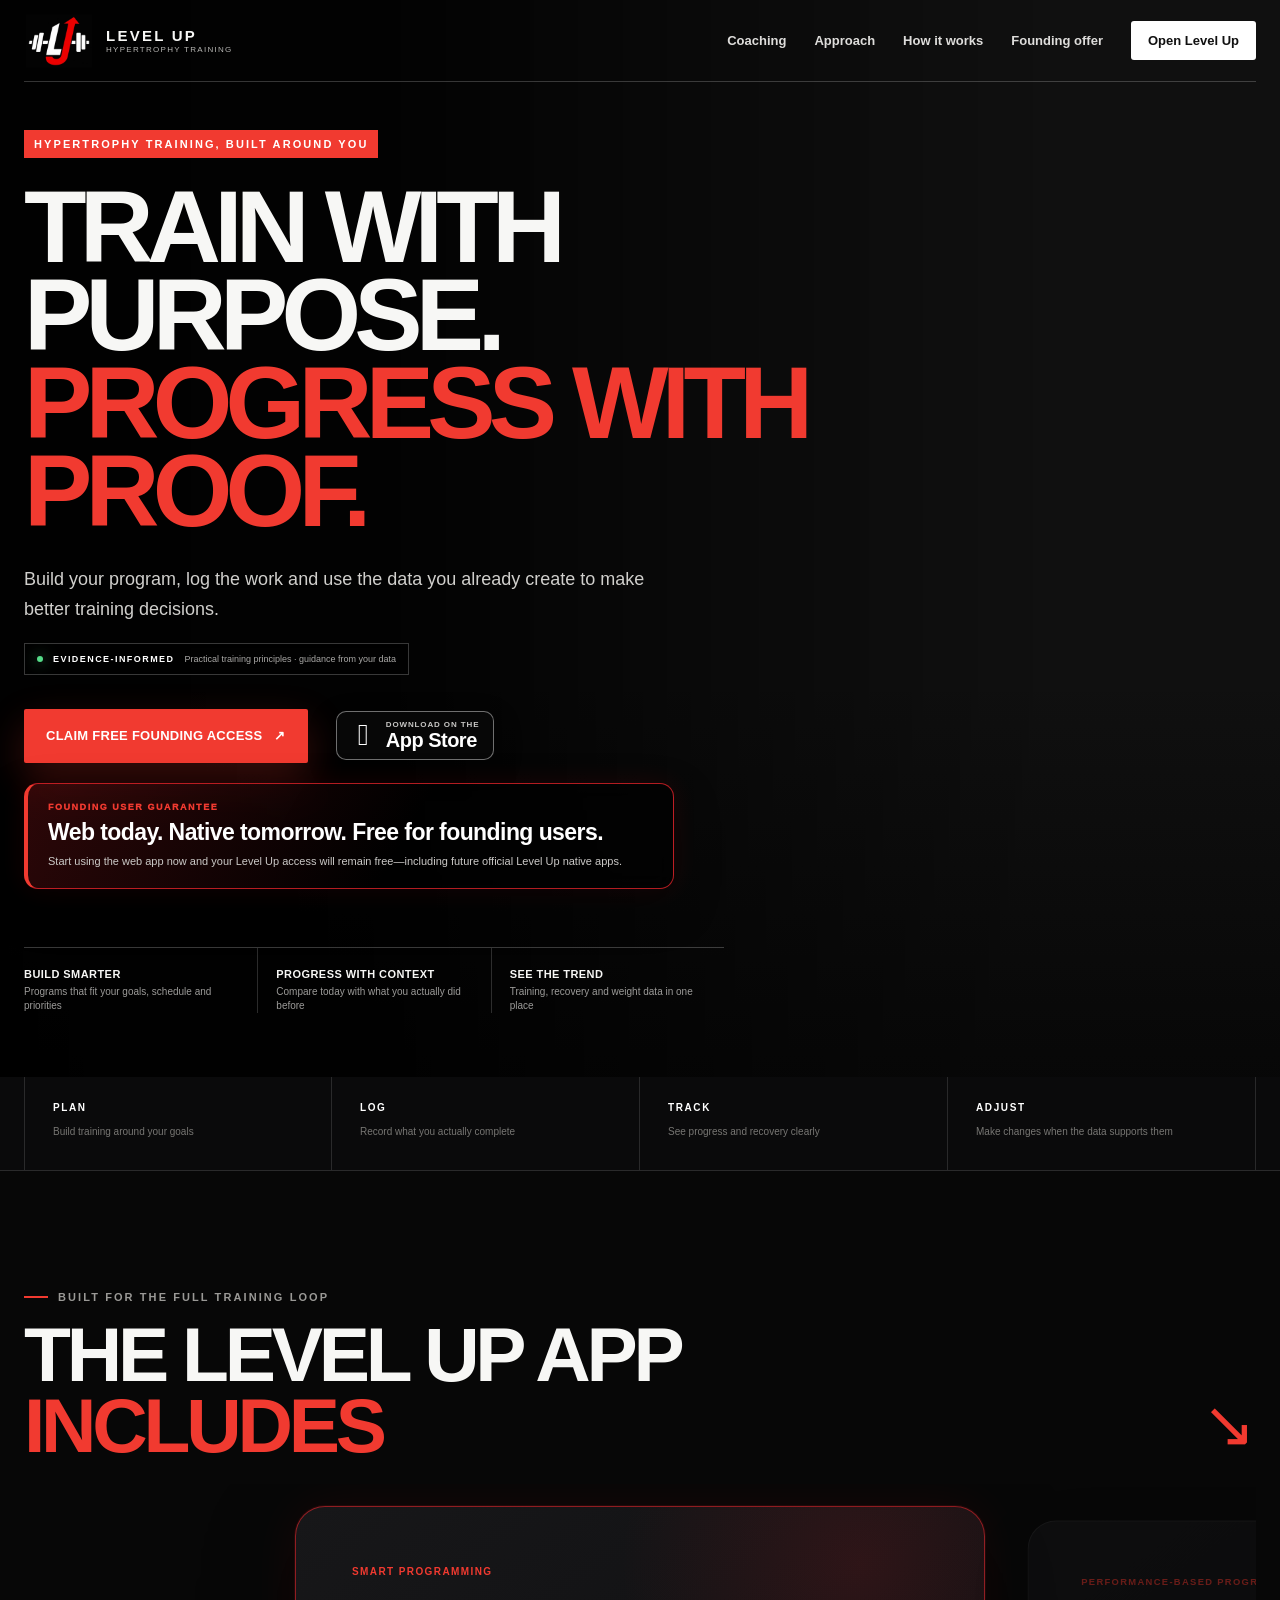
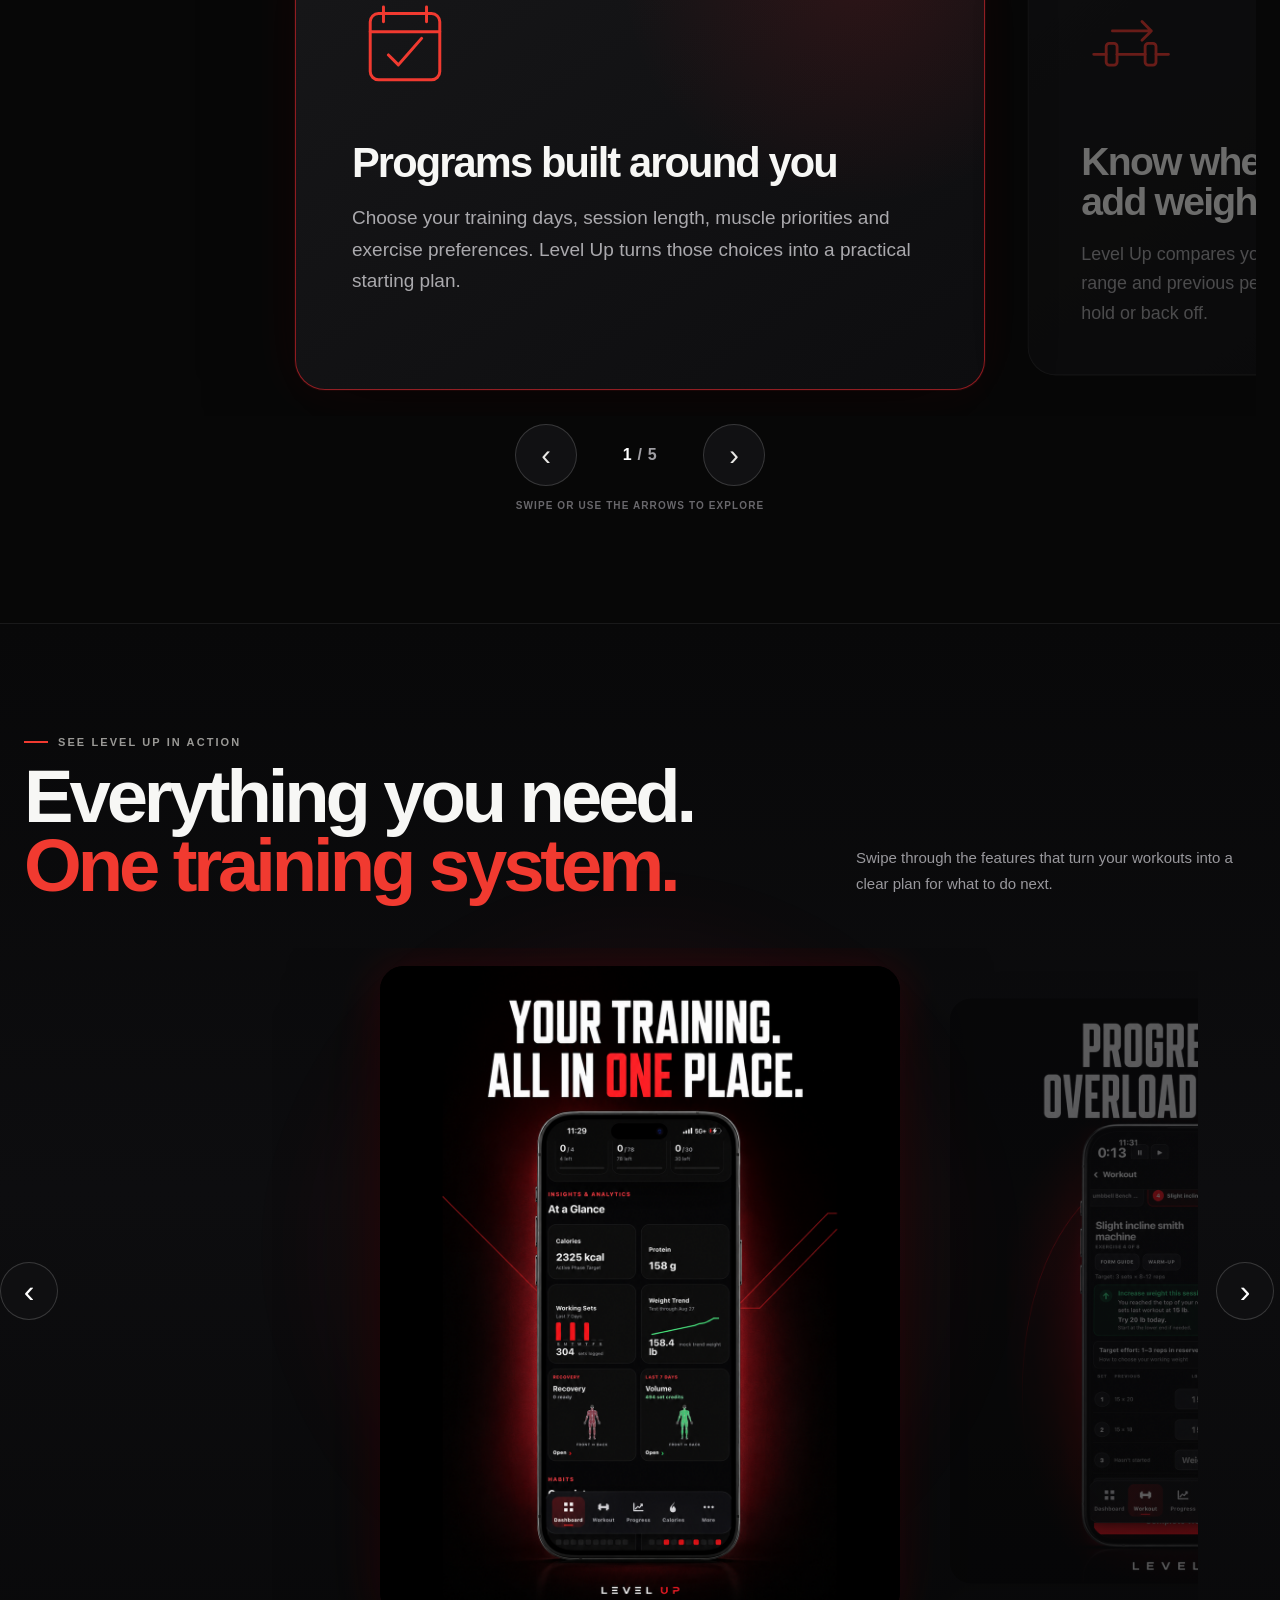
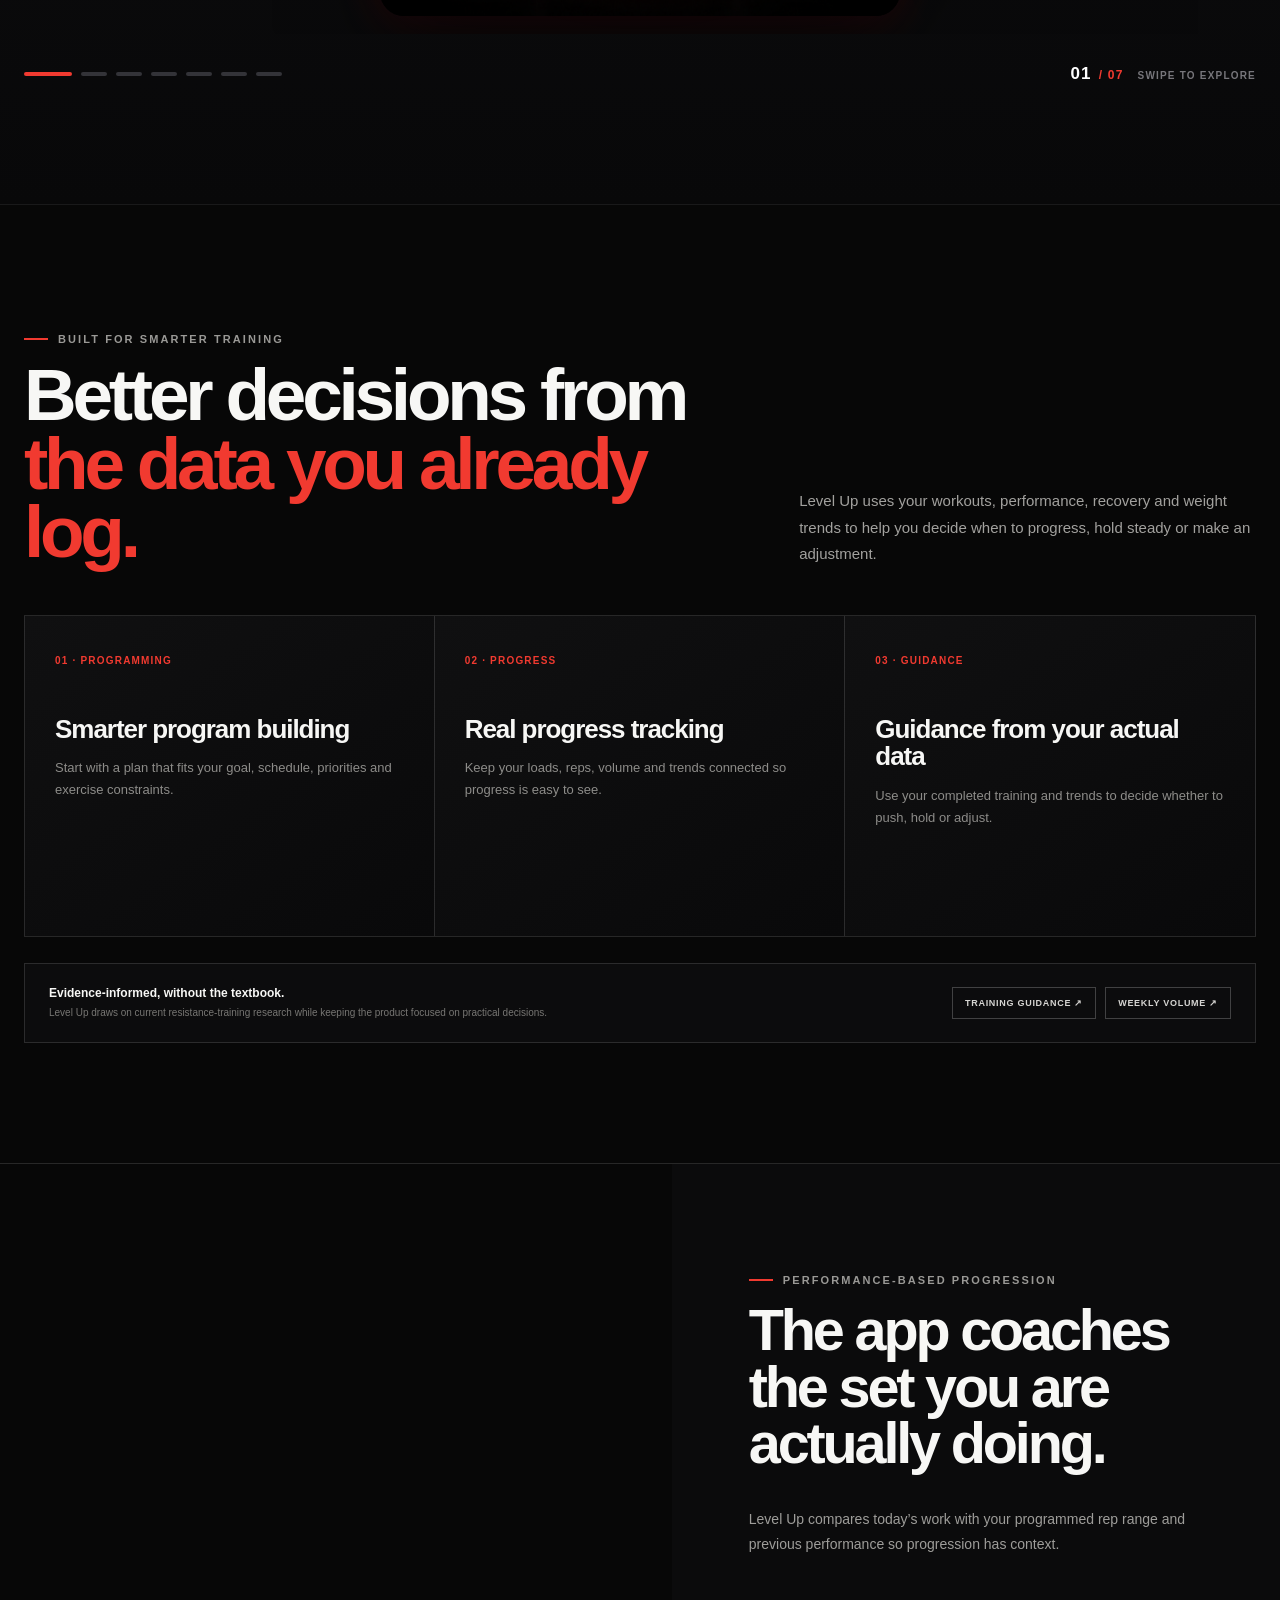
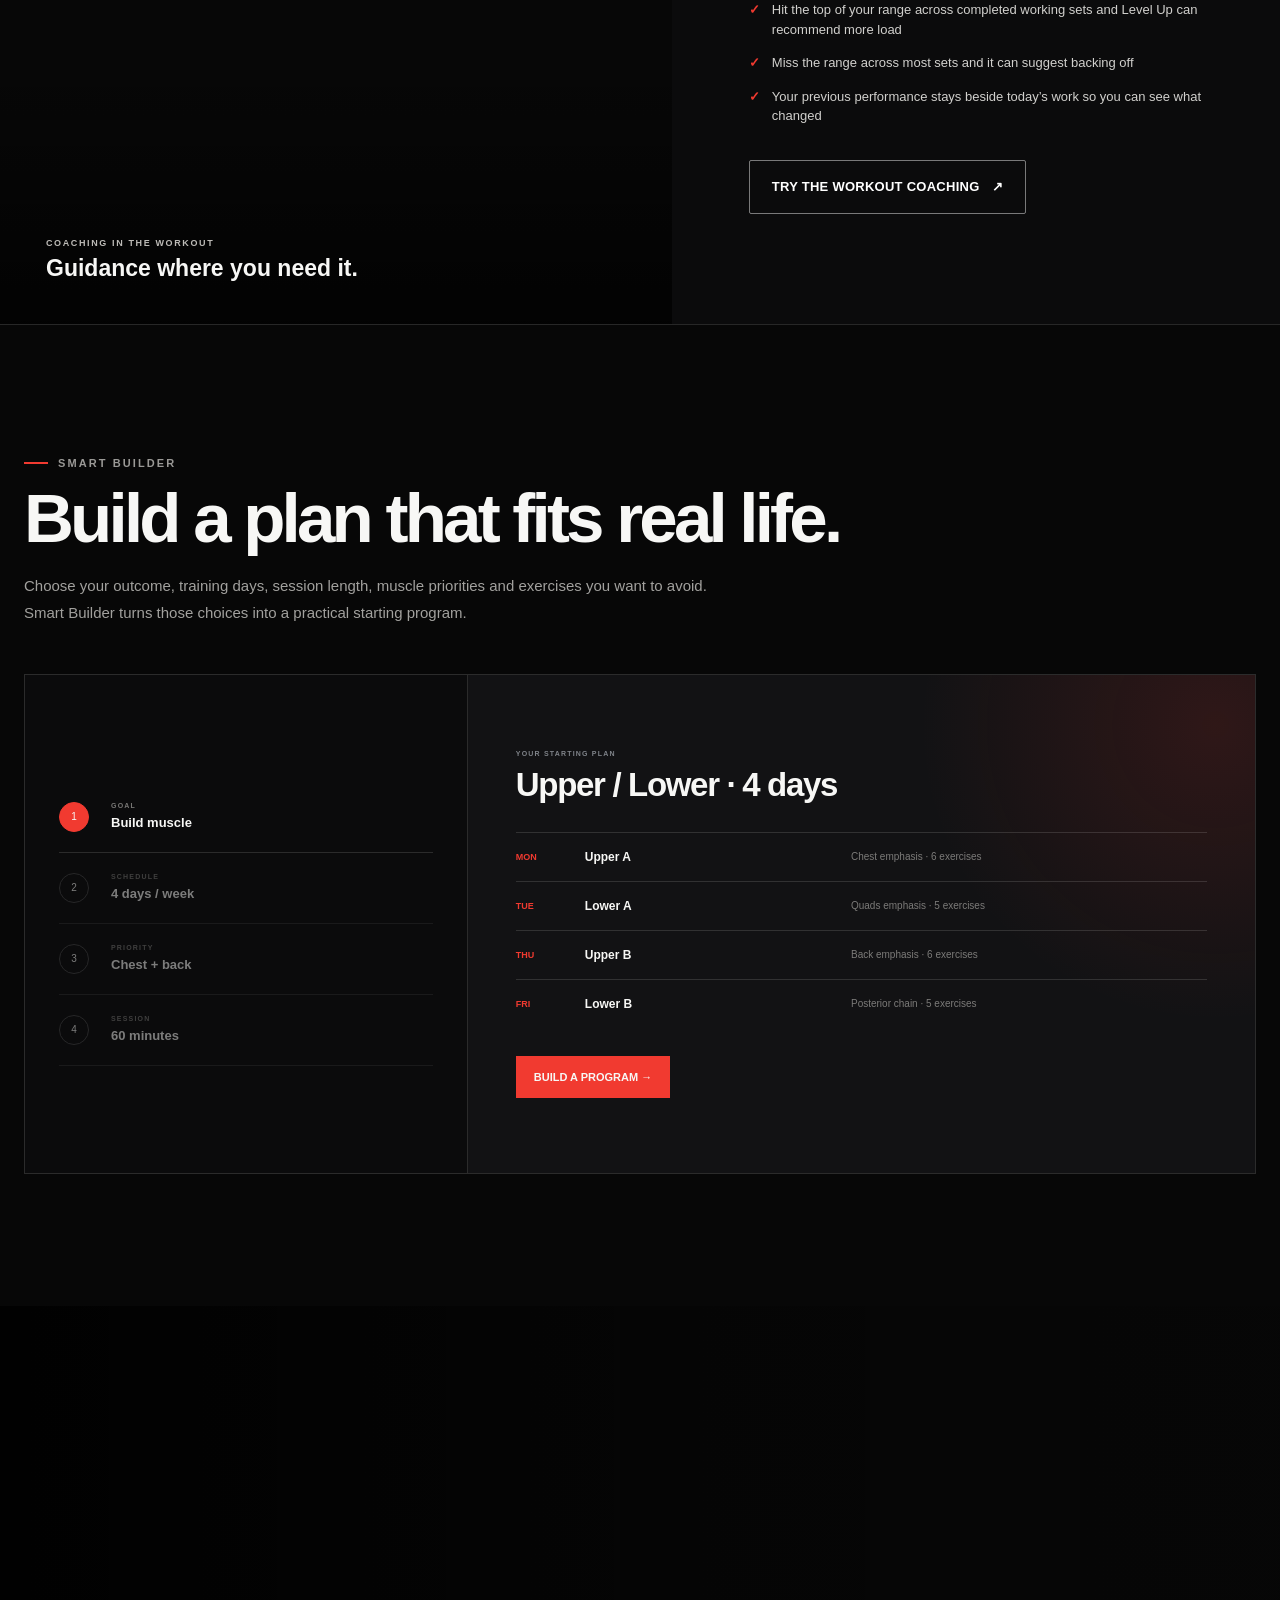
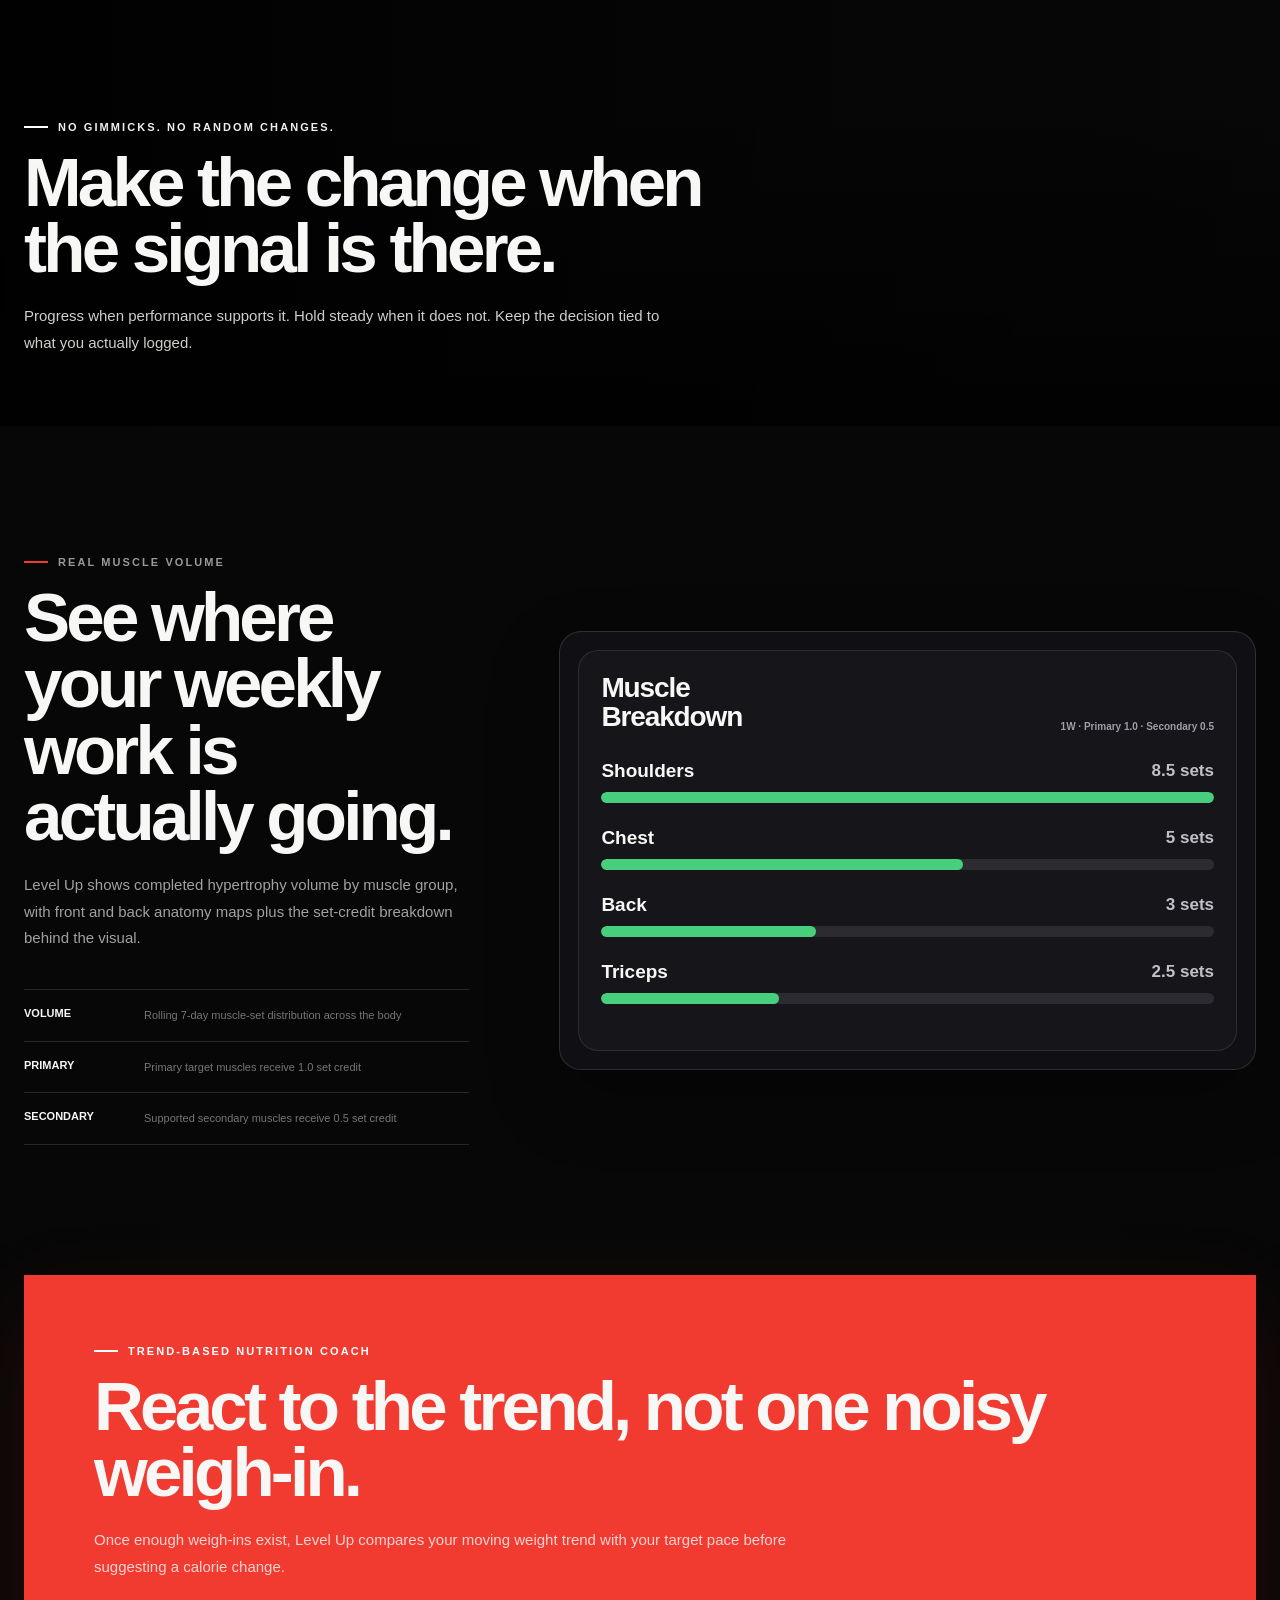
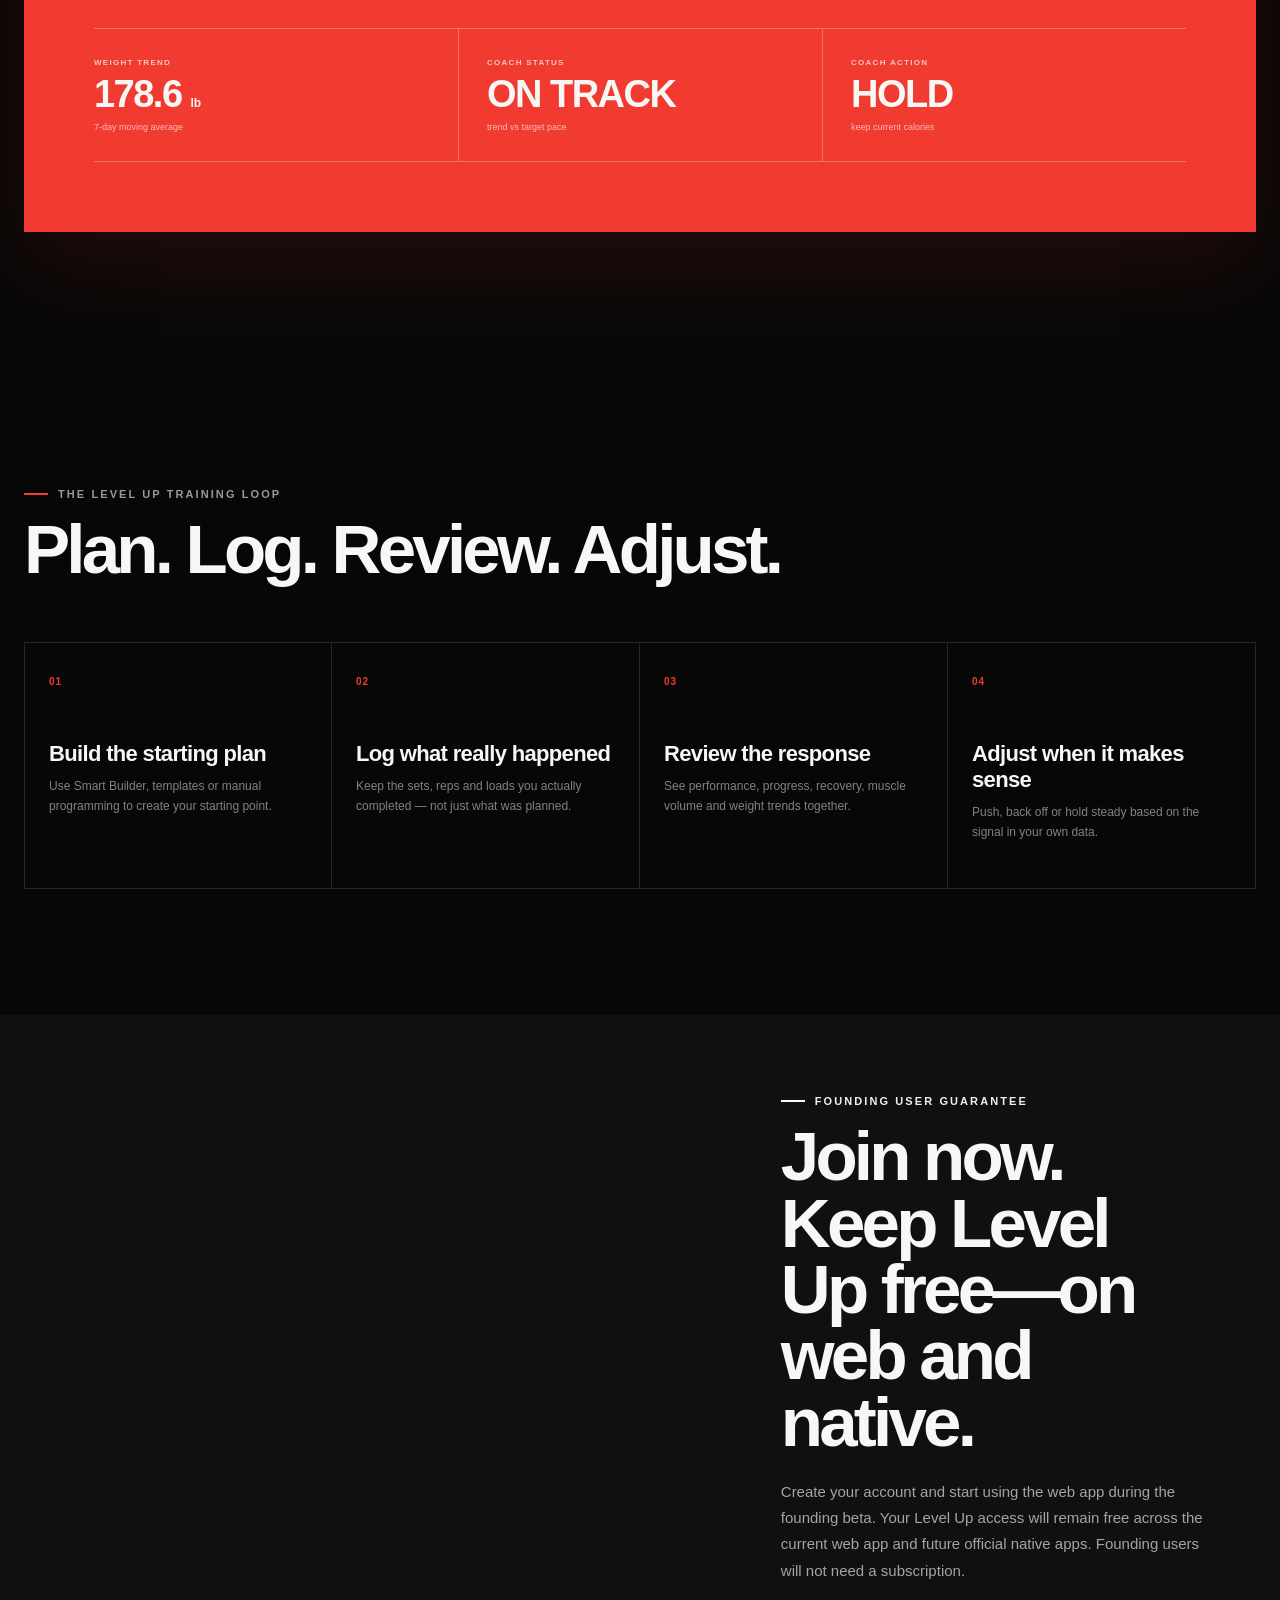
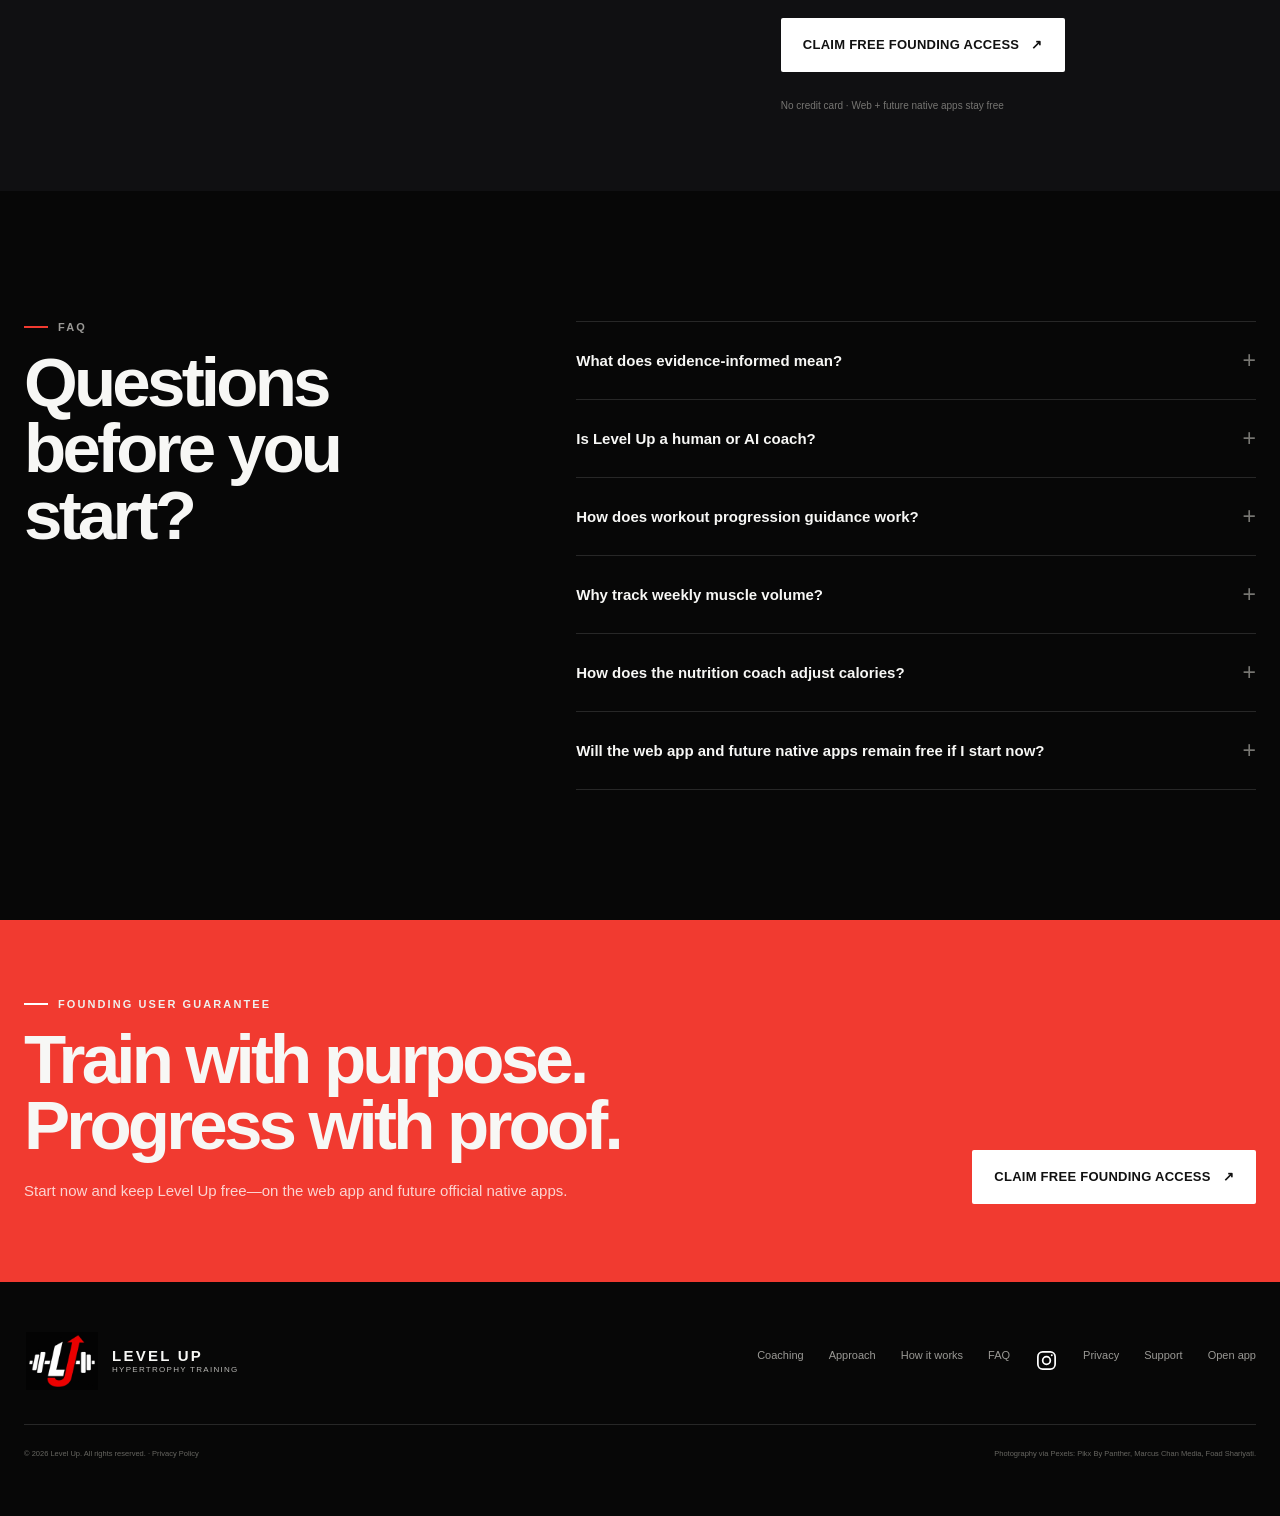
==== commit f2019959: "Link live Level Up App Store listing" ====
--- a/index.html
+++ b/index.html
@@ -11,7 +11,7 @@
   <title>Level Up — Hypertrophy Training & Coaching</title>
   <link rel="preconnect" href="https://images.pexels.com">
   <link rel="stylesheet" href="styles.css?v=exact-logo-map-1">
-  <link rel="stylesheet" href="site-overrides.css?v=app-store-soon-1">
+  <link rel="stylesheet" href="site-overrides.css?v=app-store-live-1">
   <link rel="stylesheet" href="app-showcase.css?v=mobile-hero-gap-2">
 </head>
 <body>
@@ -42,10 +42,10 @@
           <div class="science-badge"><span></span><b>EVIDENCE-INFORMED</b><small>Practical training principles · guidance from your data</small></div>
           <div class="hero-actions">
             <a class="button button-primary" href="https://app.leveluphypertrophy.com/">Claim free founding access <span>↗</span></a>
-            <div class="app-store-coming-soon" aria-label="Coming soon to the App Store">
+            <a class="app-store-link" href="https://apps.apple.com/ca/app/level-up-workout-nutrition/id6810024008" target="_blank" rel="noopener noreferrer" aria-label="Download Level Up on the App Store">
               <span class="app-store-mark" aria-hidden="true"></span>
-              <span class="app-store-copy"><small>COMING SOON TO THE</small><strong>App Store</strong></span>
-            </div>
+              <span class="app-store-copy"><small>DOWNLOAD ON THE</small><strong>App Store</strong></span>
+            </a>
             <a class="text-link" href="#app-showcase">See the app <span>↓</span></a>
           </div>
           <div class="founding-access-promise">
--- a/site-overrides.css
+++ b/site-overrides.css
@@ -55,8 +55,8 @@
 @media(prefers-reduced-motion:reduce){.feature-carousel-track,.feature-carousel-card{transition:none}}
 
 
-/* Non-clickable App Store availability badge. */
-.app-store-coming-soon{
+/* Live App Store download badge. */
+.app-store-link{
   display:inline-flex;
   align-items:center;
   gap:10px;
@@ -67,8 +67,16 @@
   background:rgba(8,8,9,.88);
   color:#fff;
   box-shadow:0 10px 28px rgba(0,0,0,.26);
-  user-select:none;
-  cursor:default;
+  text-decoration:none;
+  transition:border-color .2s ease,background .2s ease,transform .2s ease,box-shadow .2s ease;
+}
+.app-store-link:hover,
+.app-store-link:focus-visible{
+  border-color:#fff;
+  background:#171719;
+  box-shadow:0 14px 34px rgba(0,0,0,.34);
+  transform:translateY(-1px);
+  outline:none;
 }
 .app-store-mark{
   width:25px;
@@ -95,7 +103,7 @@
   letter-spacing:-.025em;
 }
 @media(max-width:760px){
-  .app-store-coming-soon{
+  .app-store-link{
     min-height:48px;
     padding-inline:13px;
   }
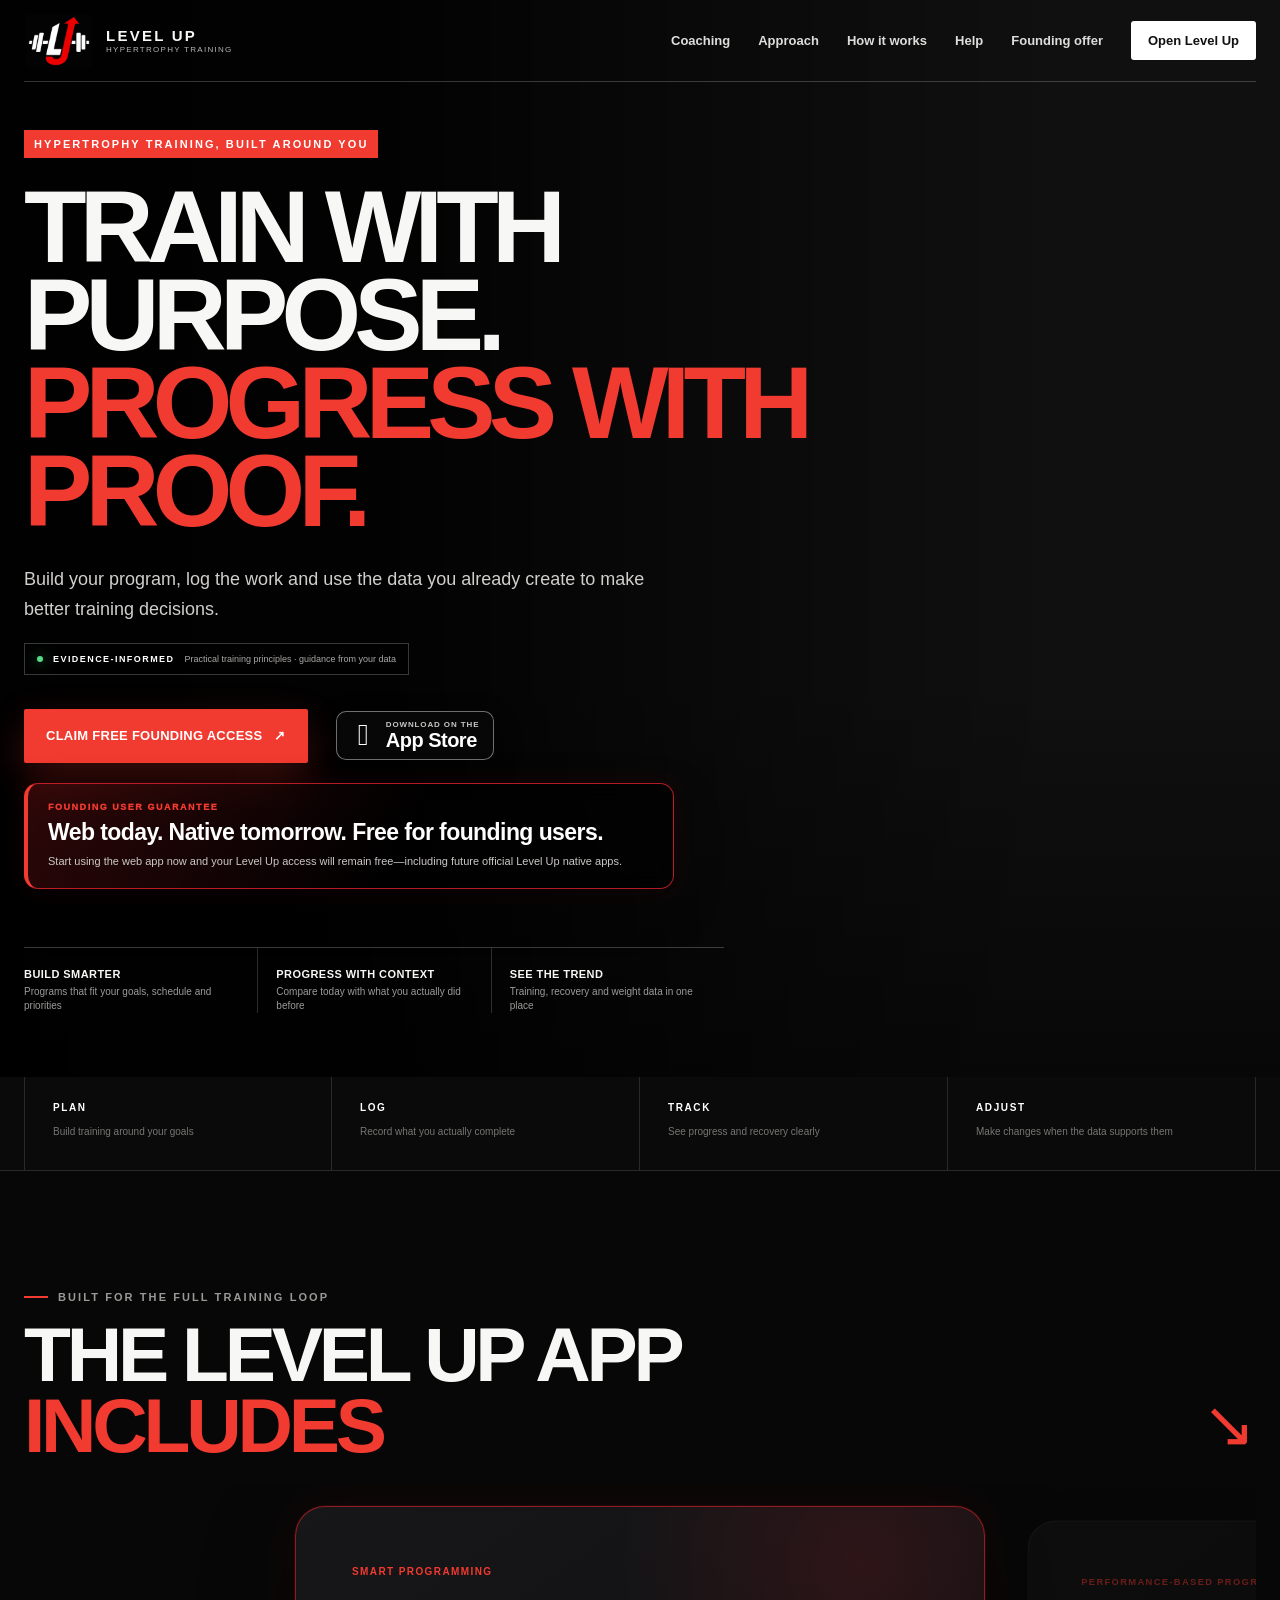
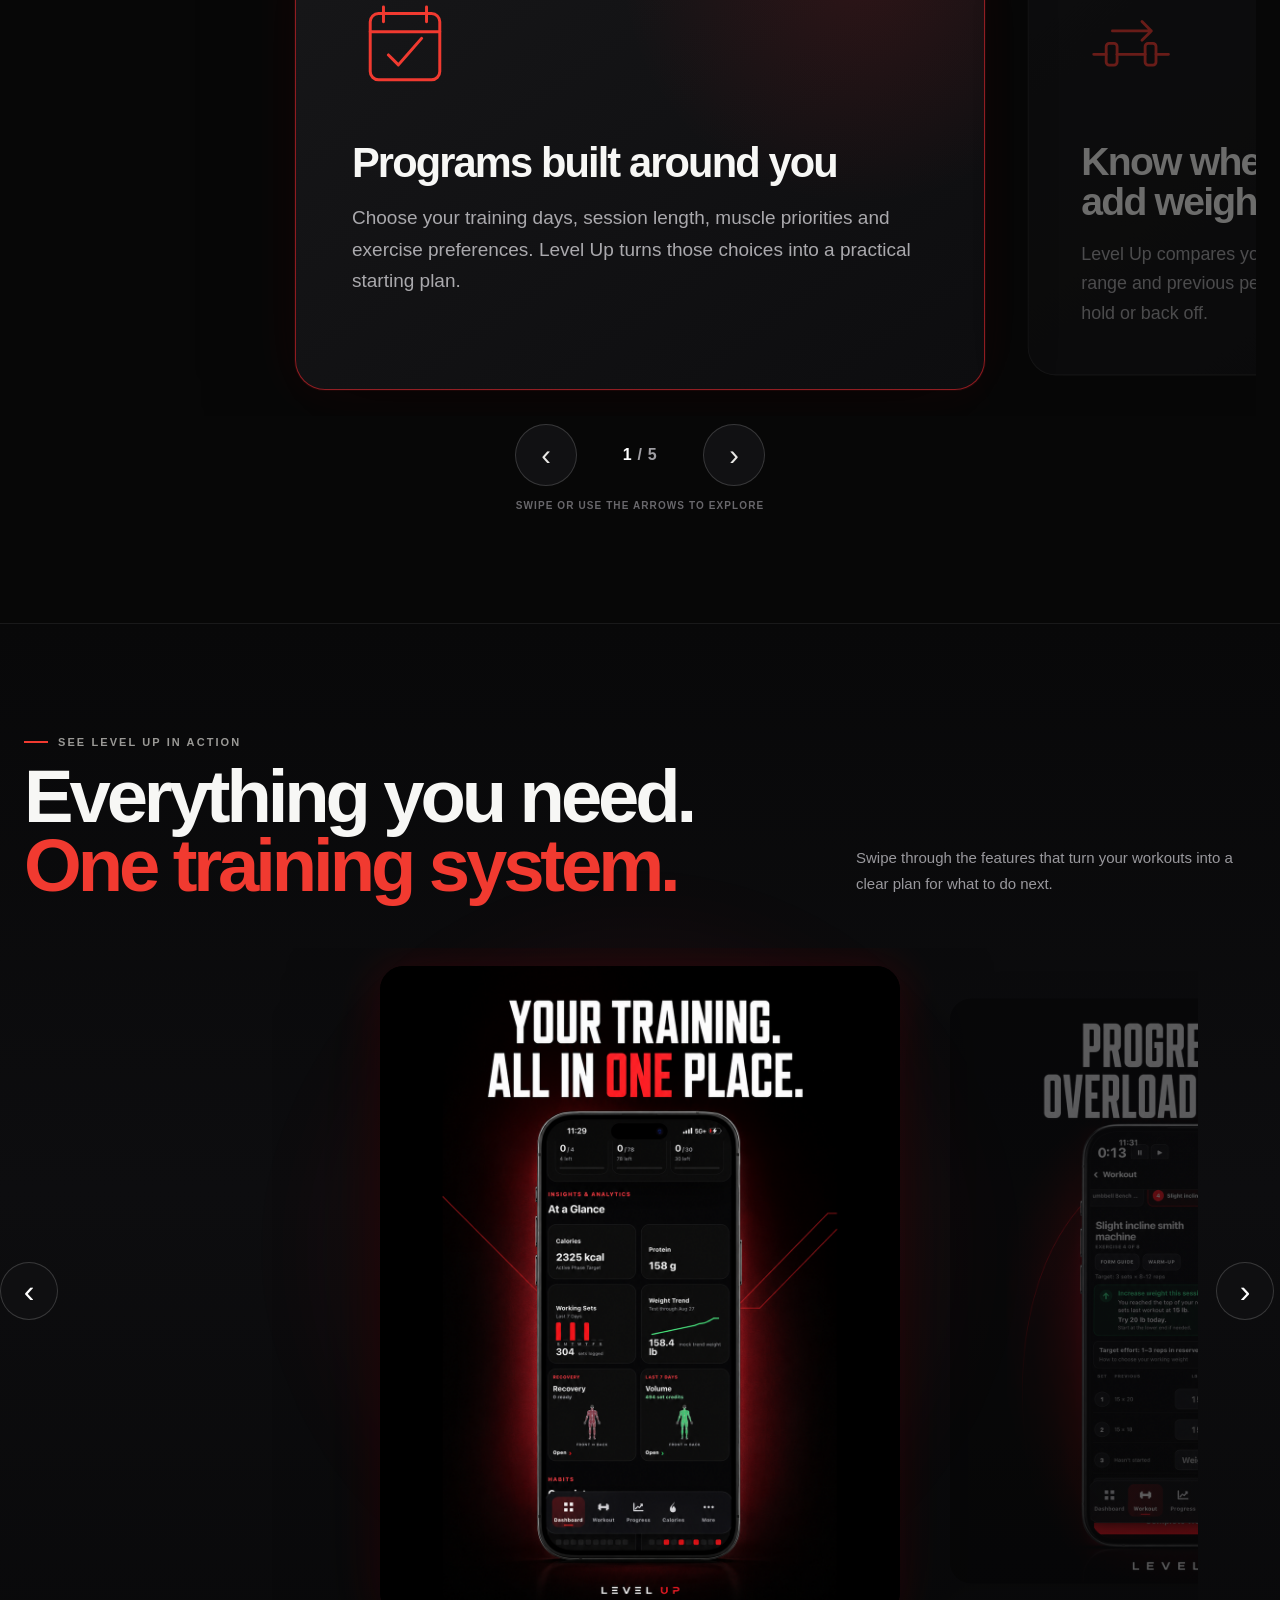
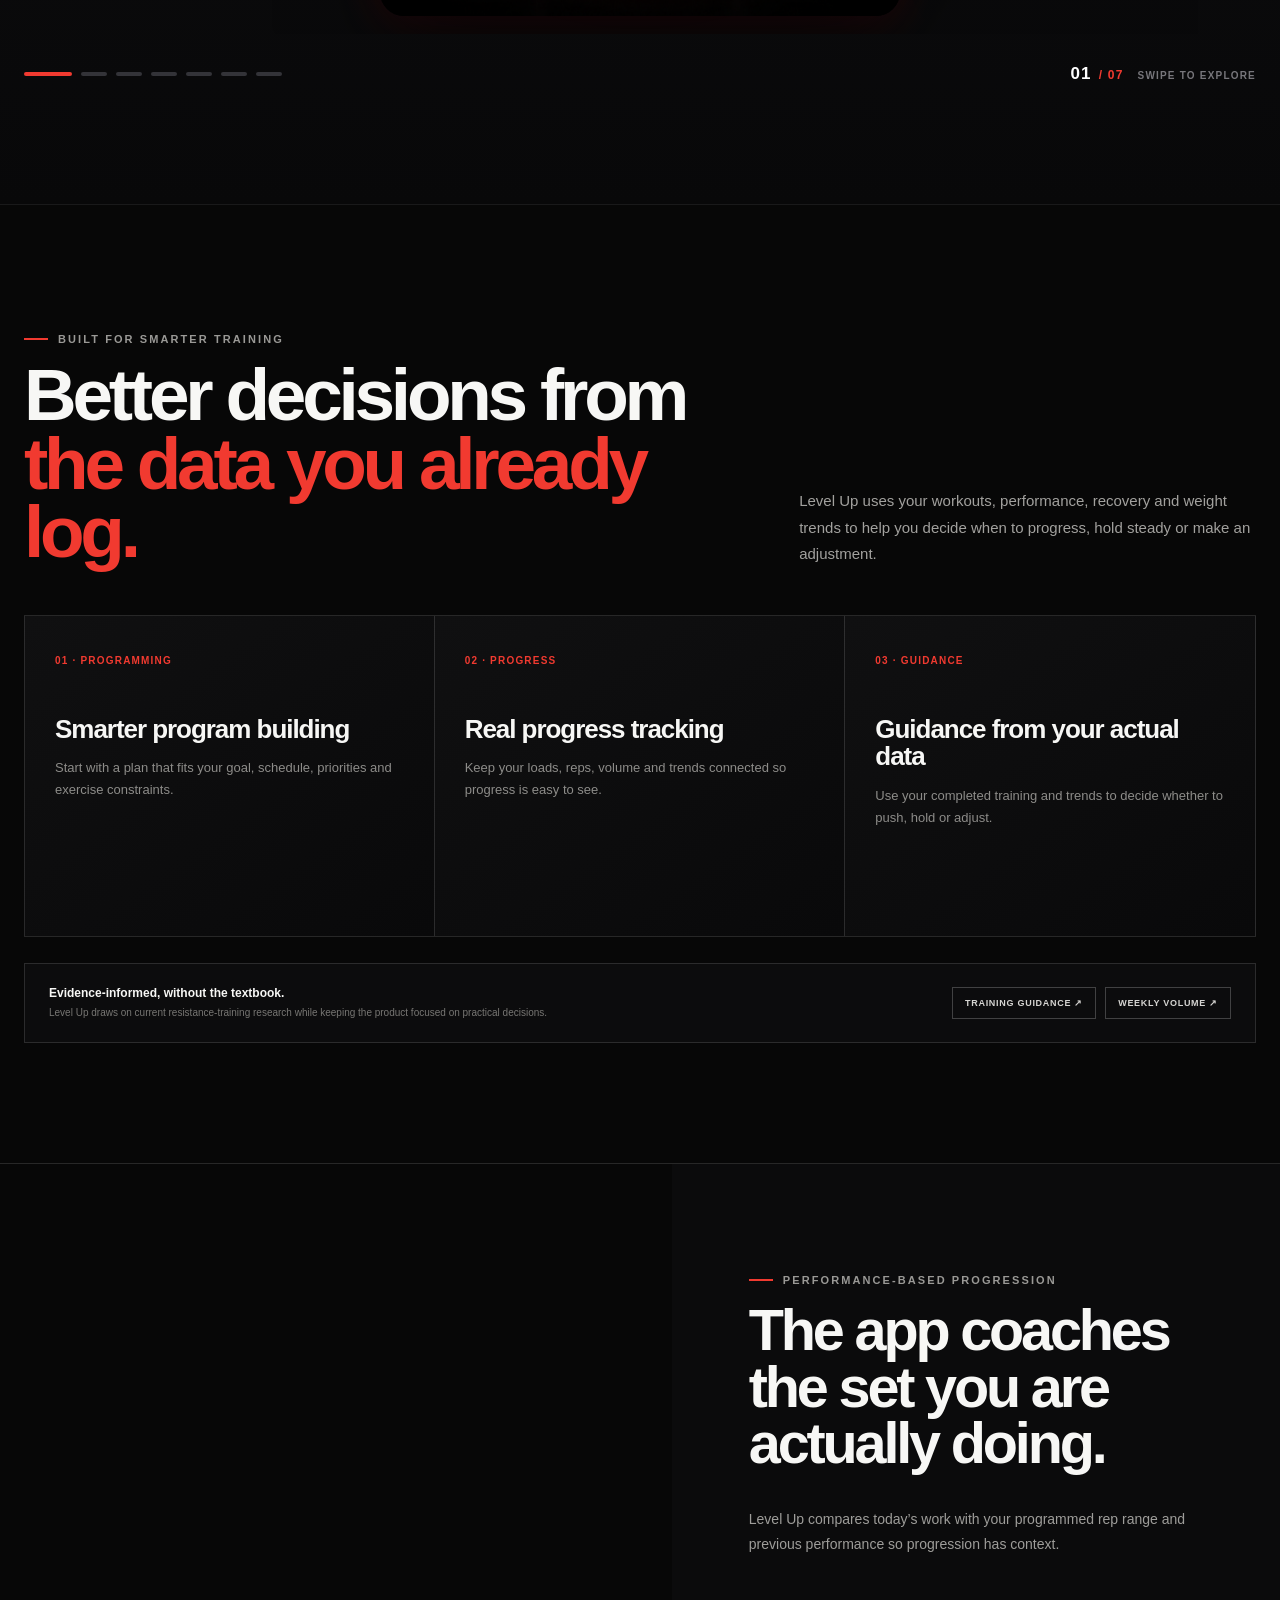
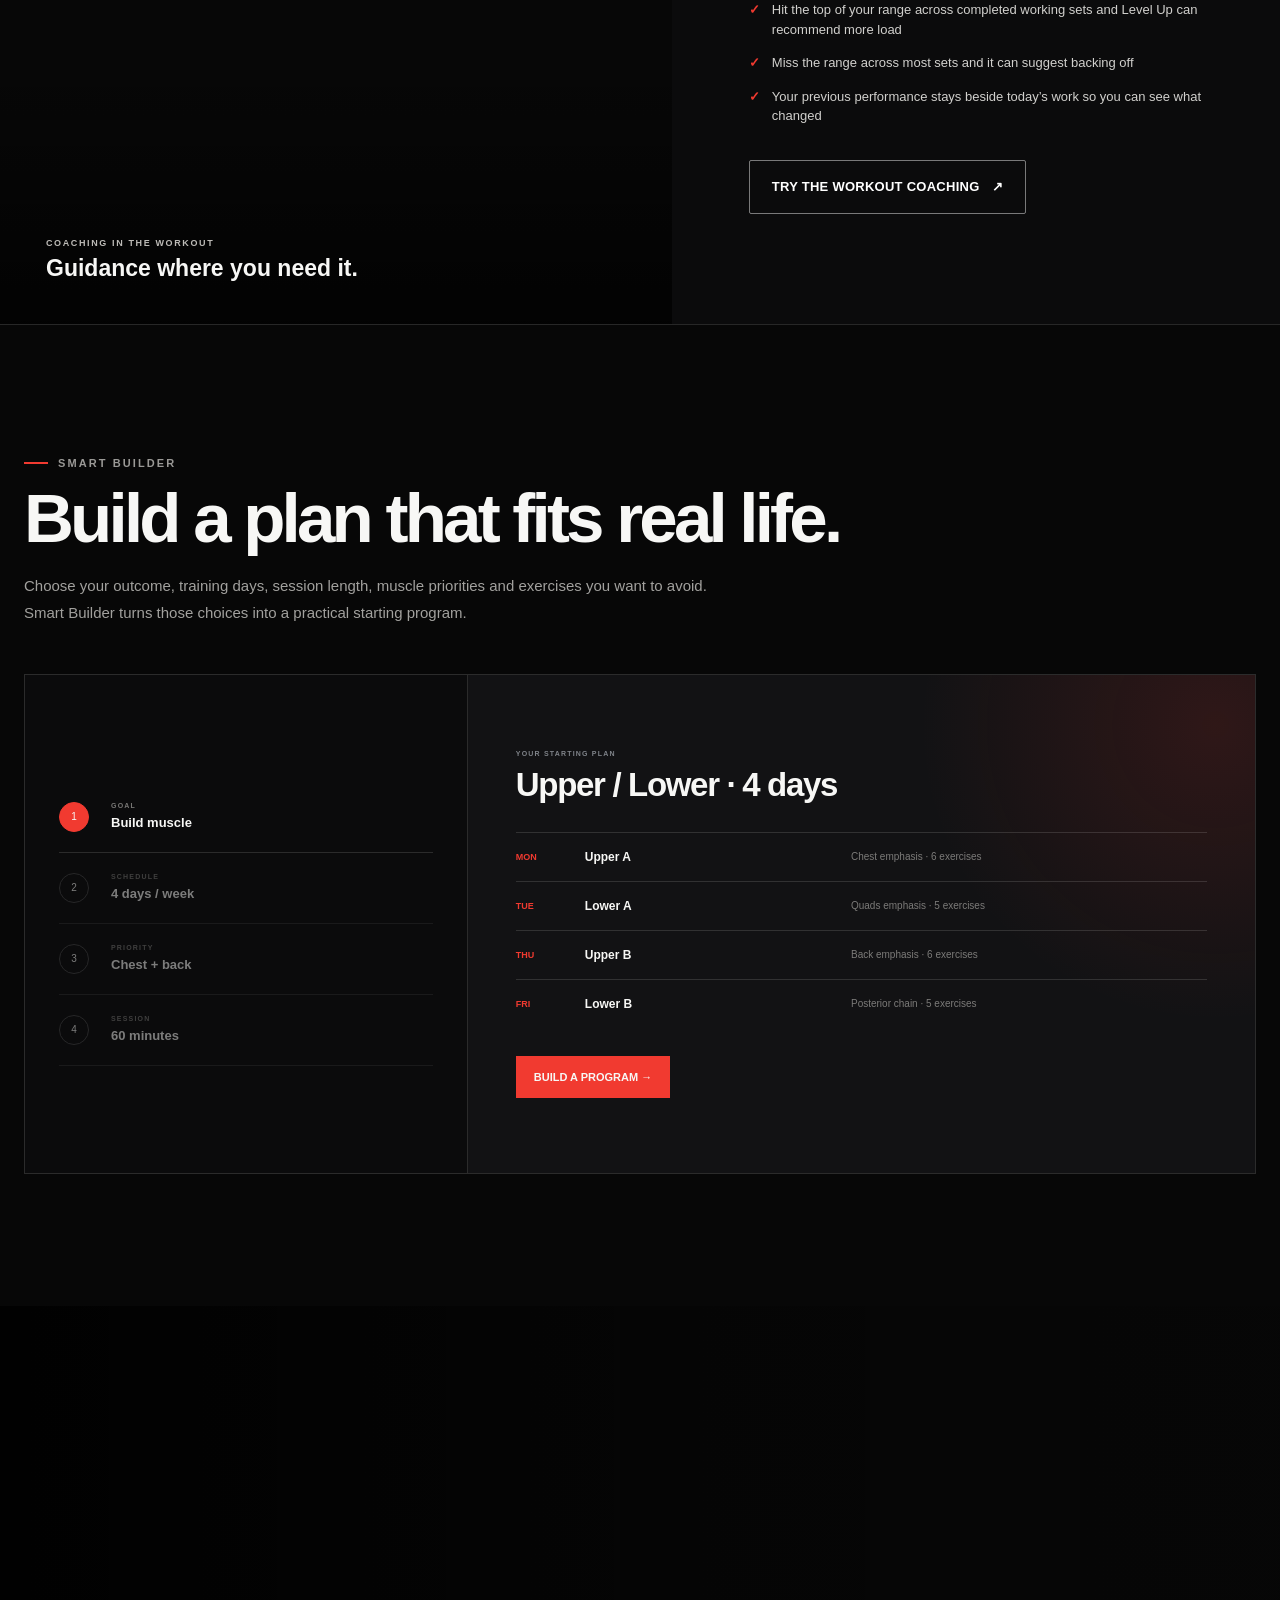
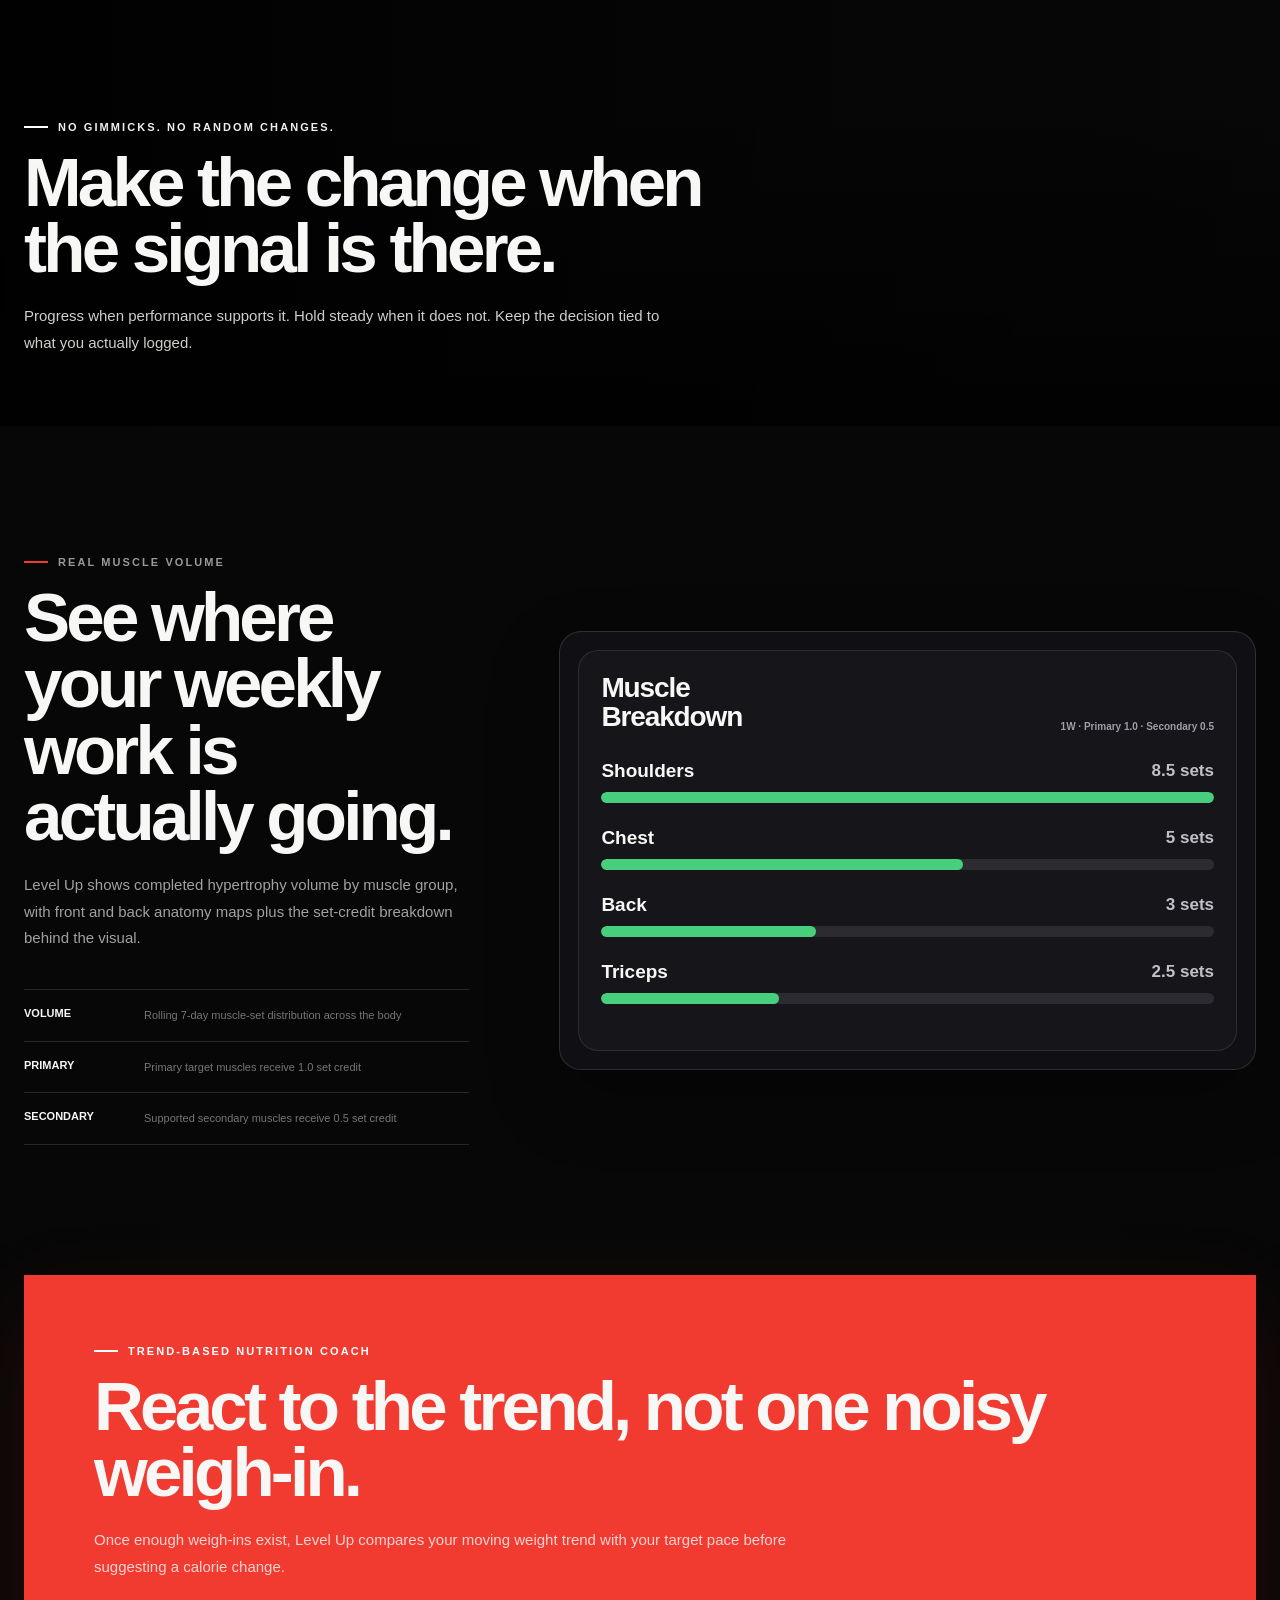
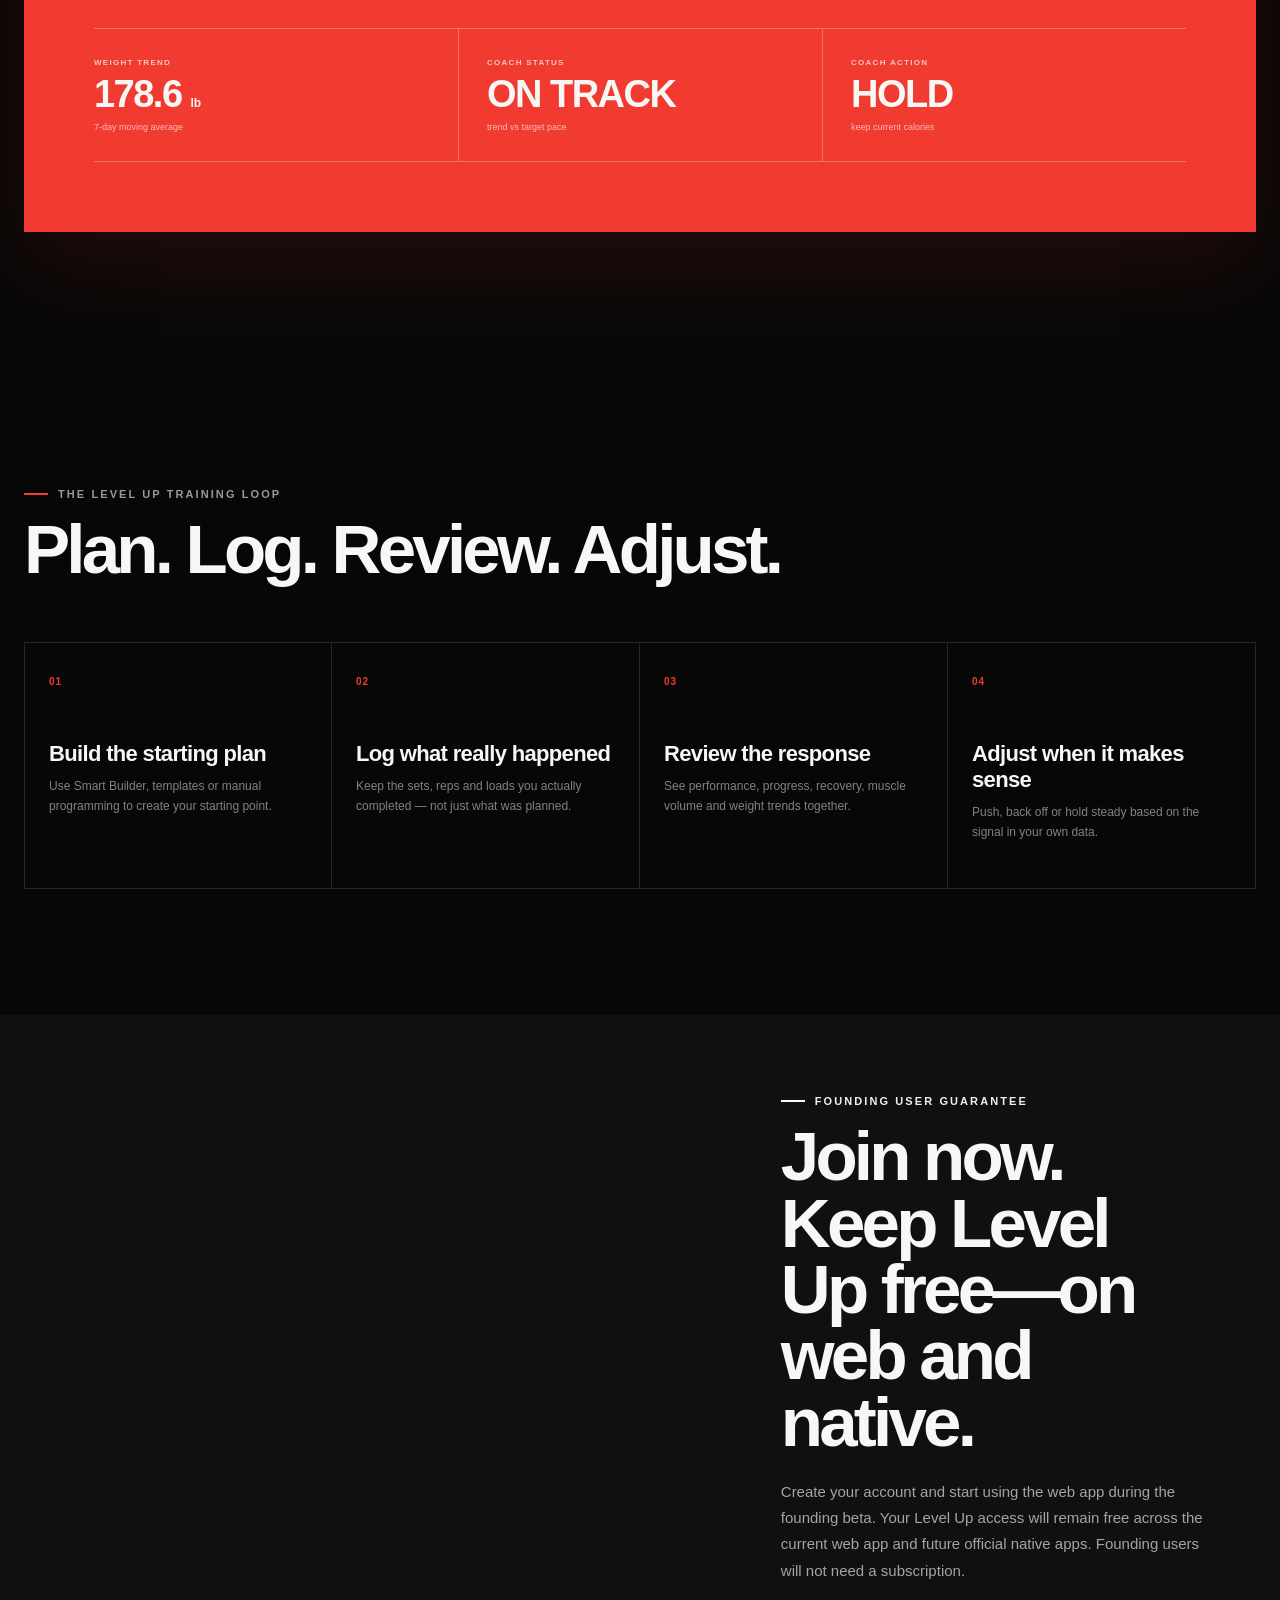
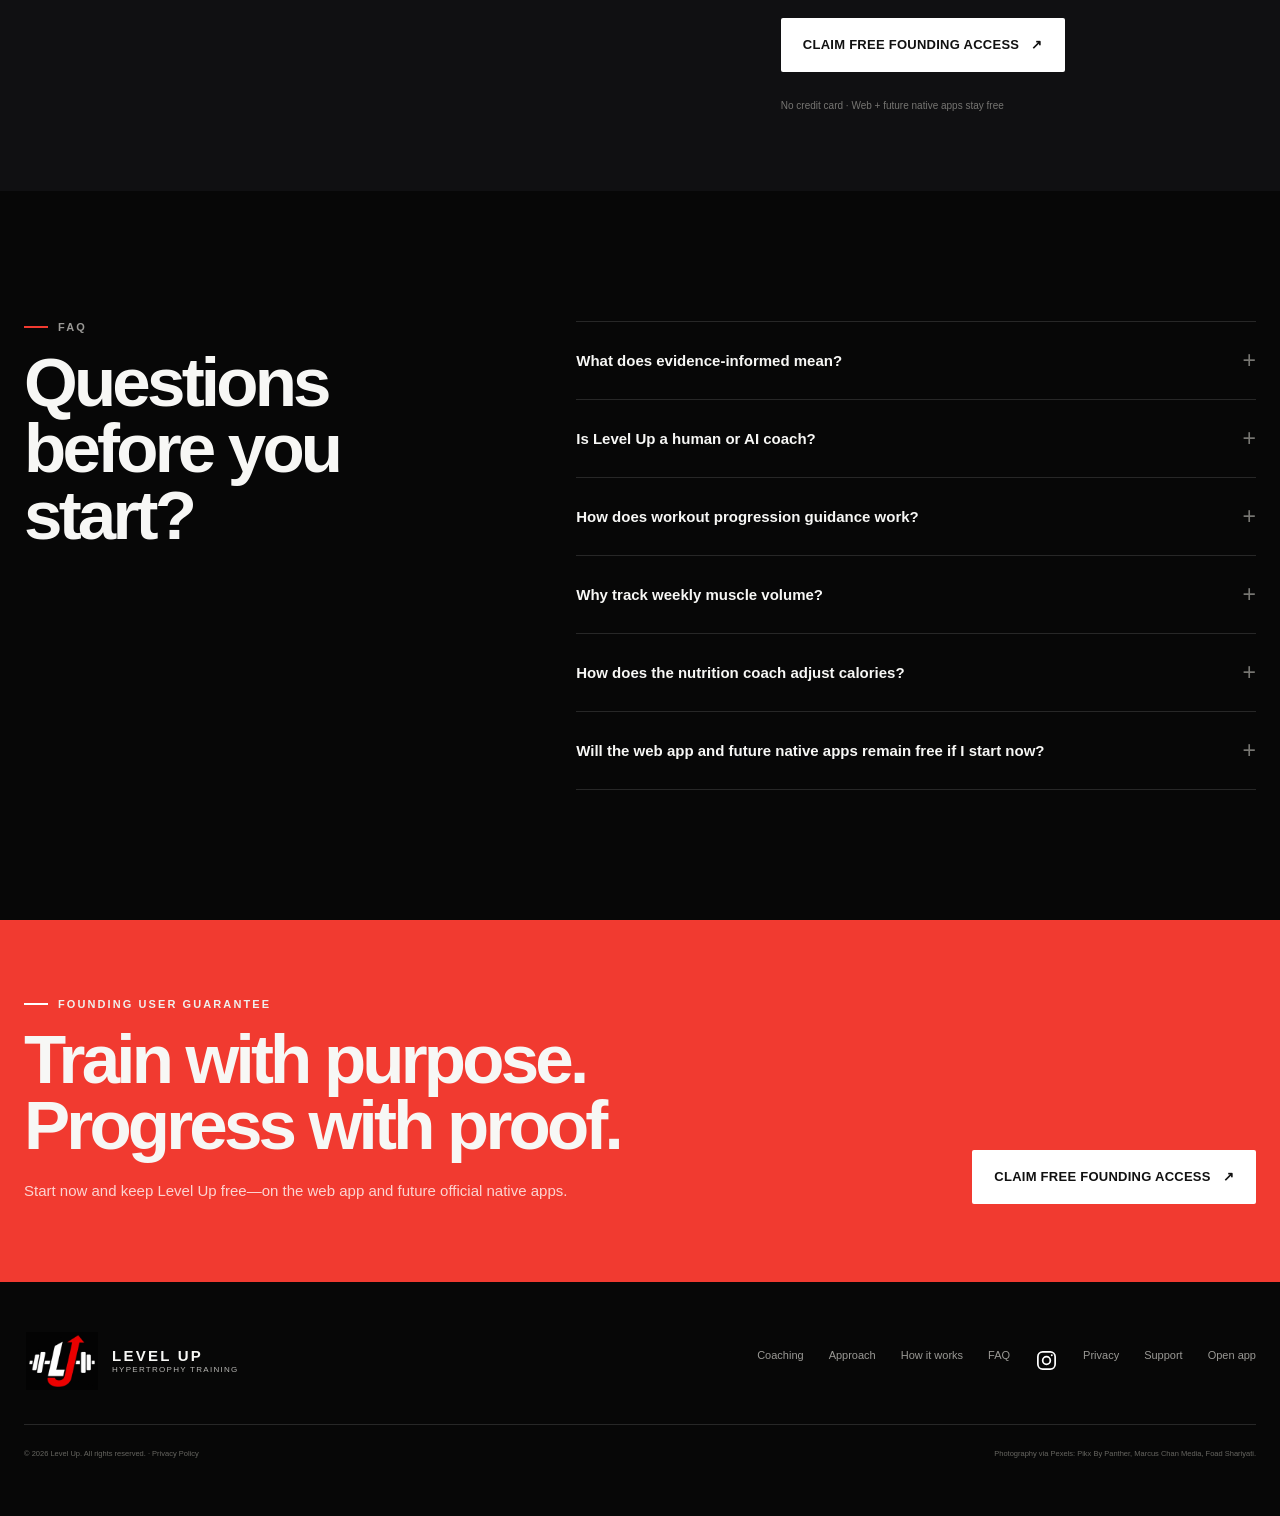
==== commit d6479e44: "Add Help link to website menu" ====
--- a/index.html
+++ b/index.html
@@ -25,6 +25,7 @@
       <a href="#features">Coaching</a>
       <a href="#science">Approach</a>
       <a href="#system">How it works</a>
+      <a href="https://app.leveluphypertrophy.com/help/">Help</a>
       <a href="#beta">Founding offer</a>
       <a class="nav-cta" href="https://app.leveluphypertrophy.com/">Open Level Up</a>
     </nav>
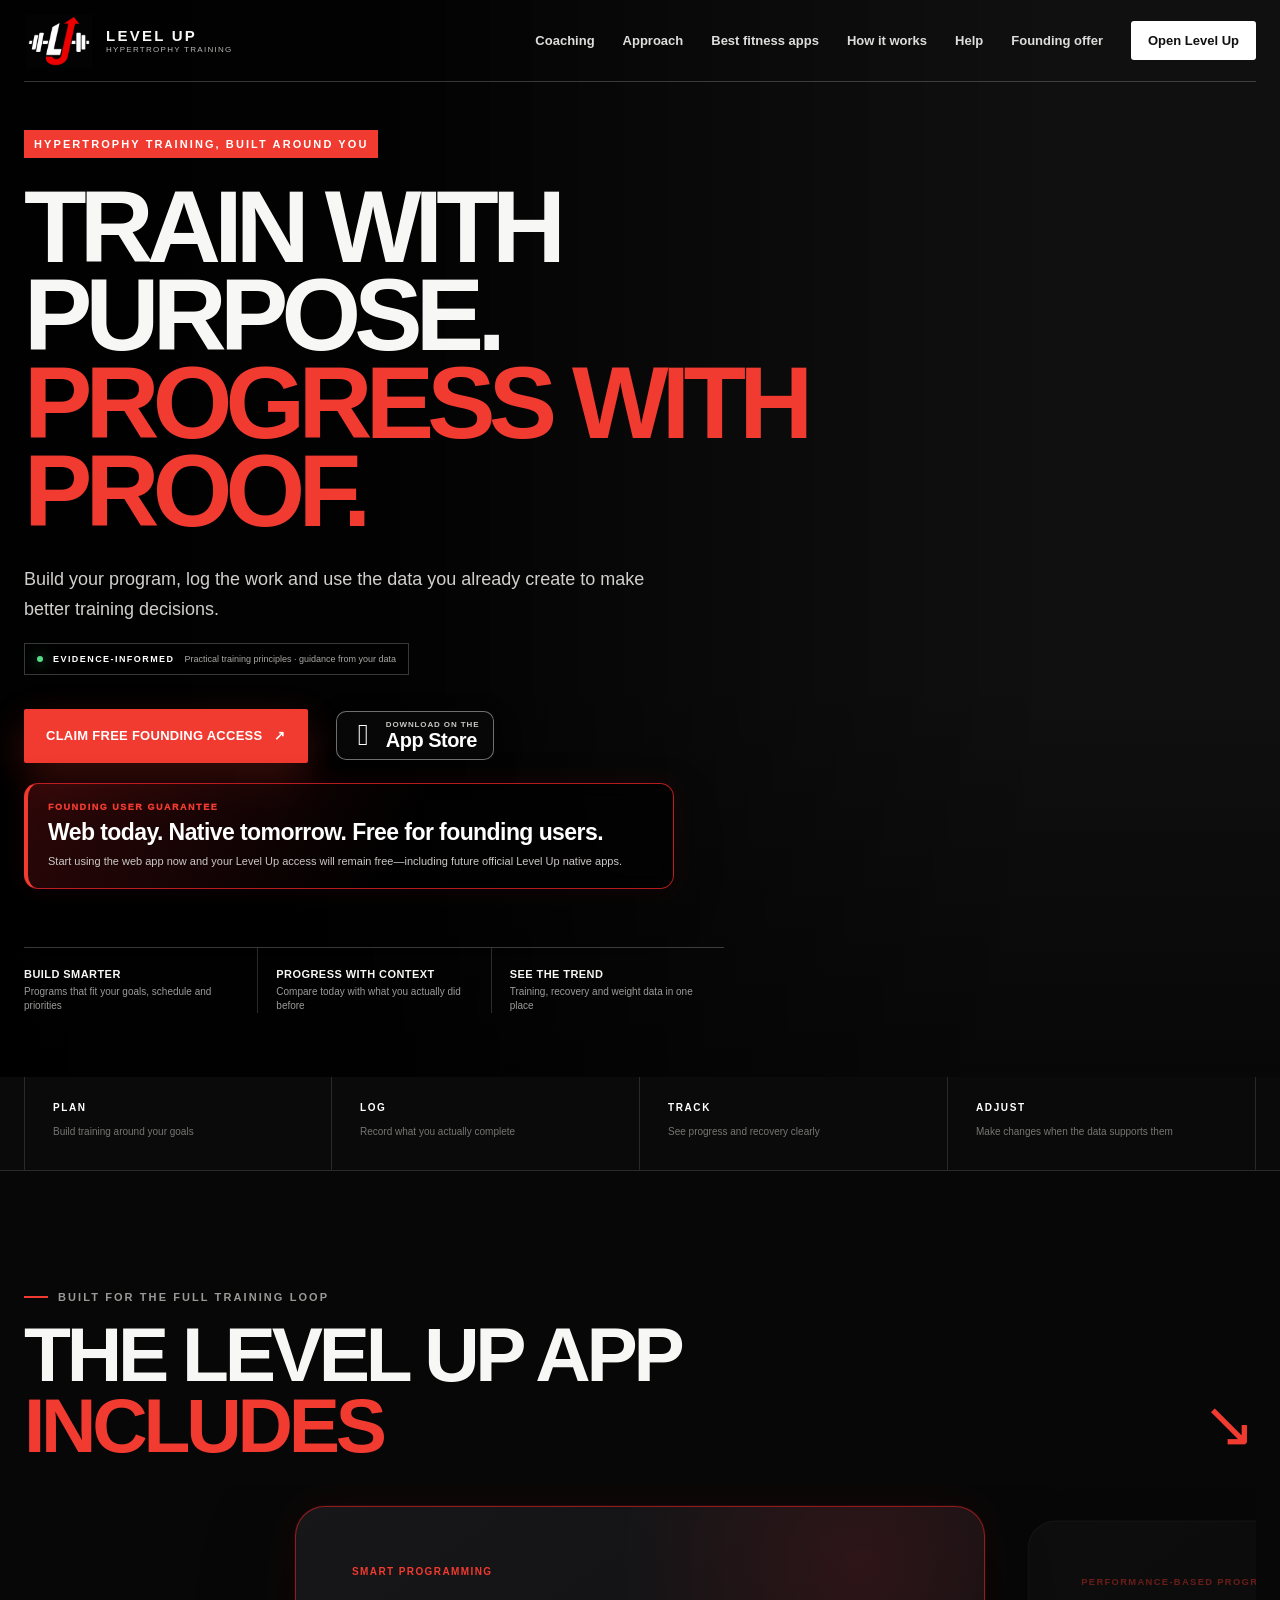
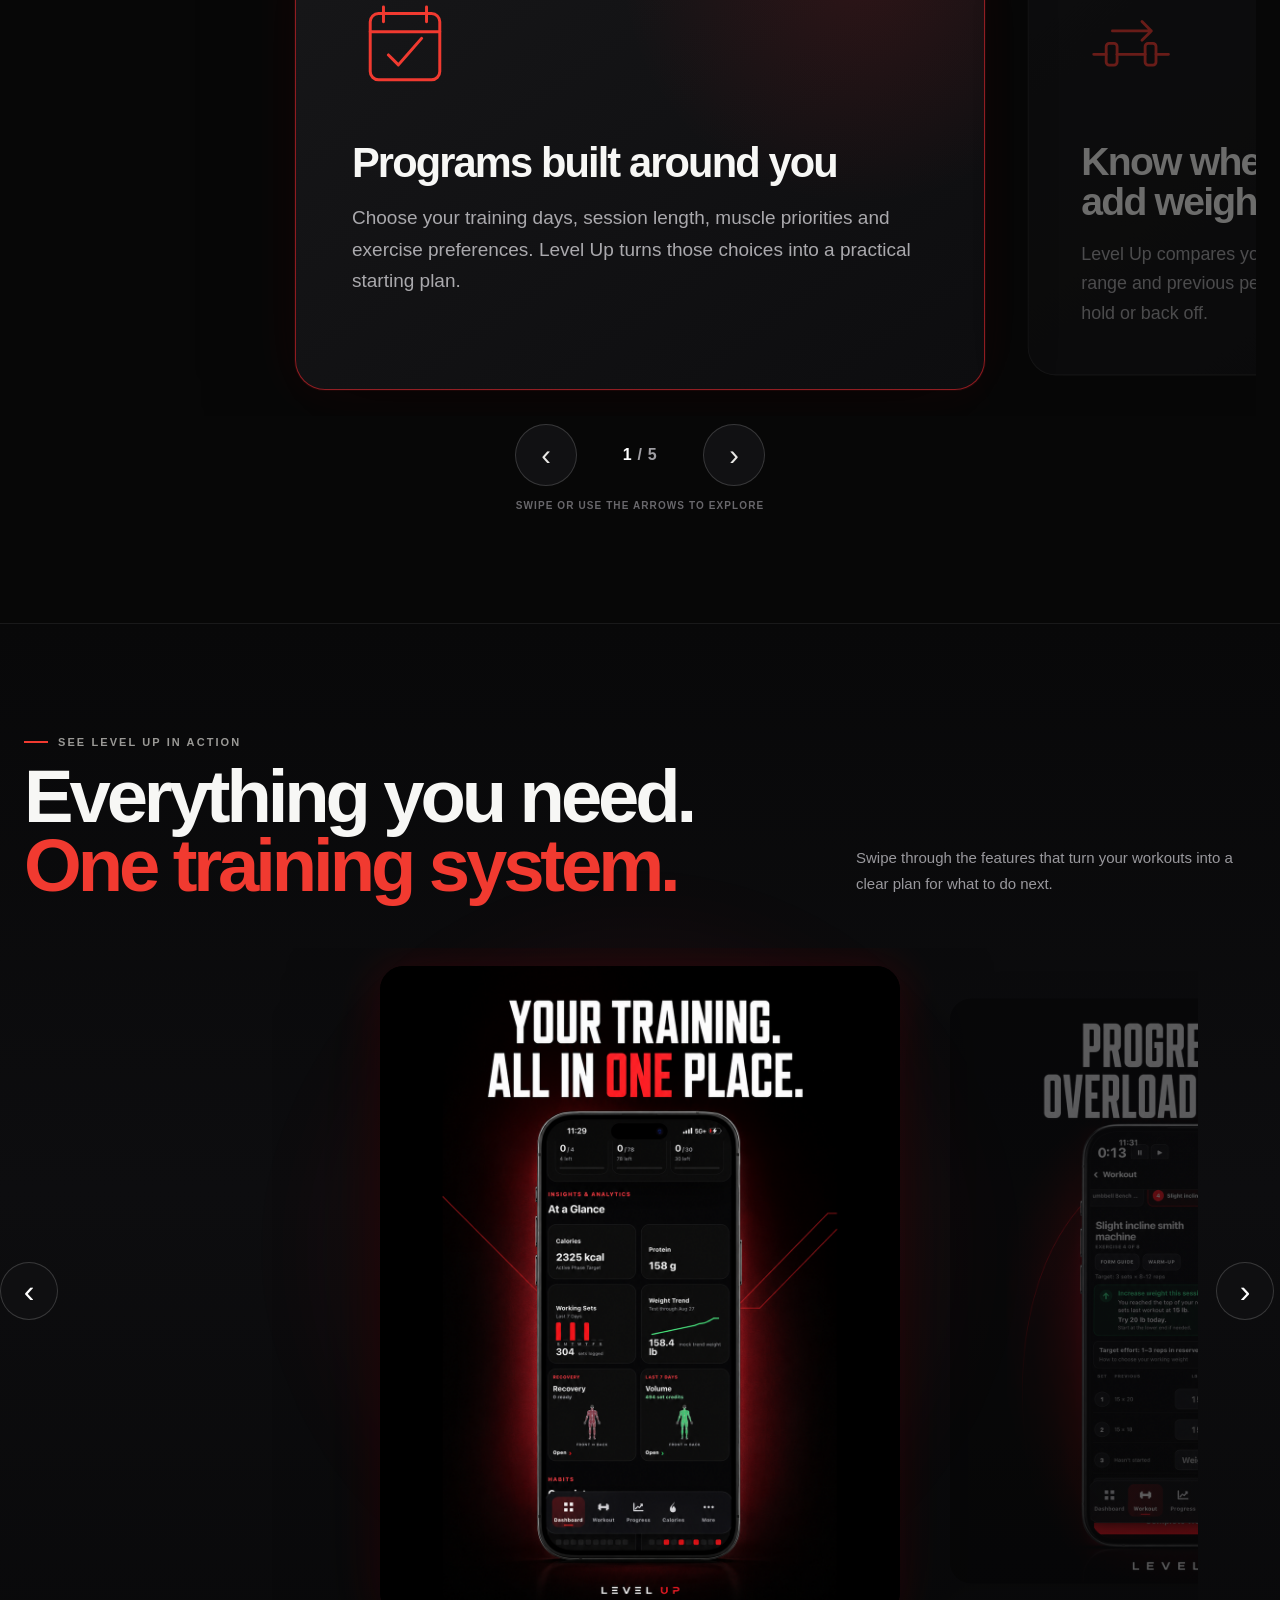
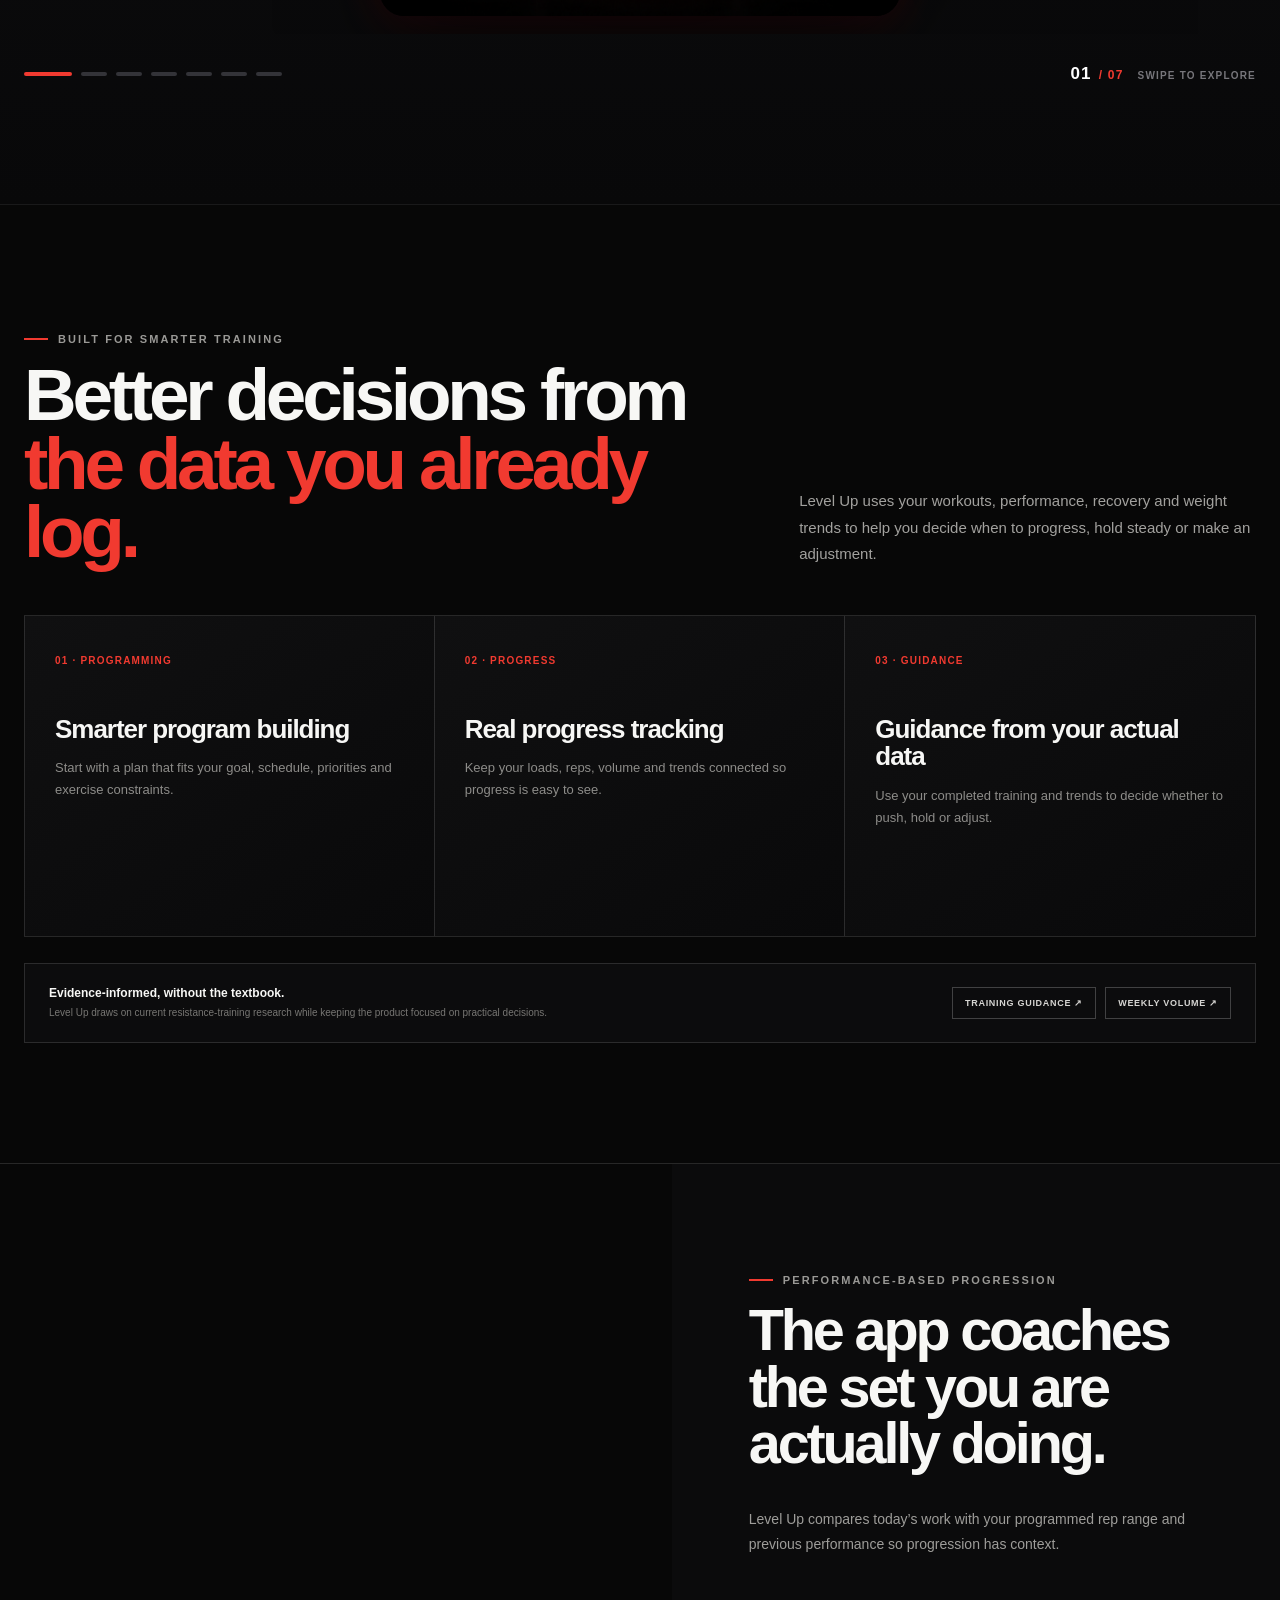
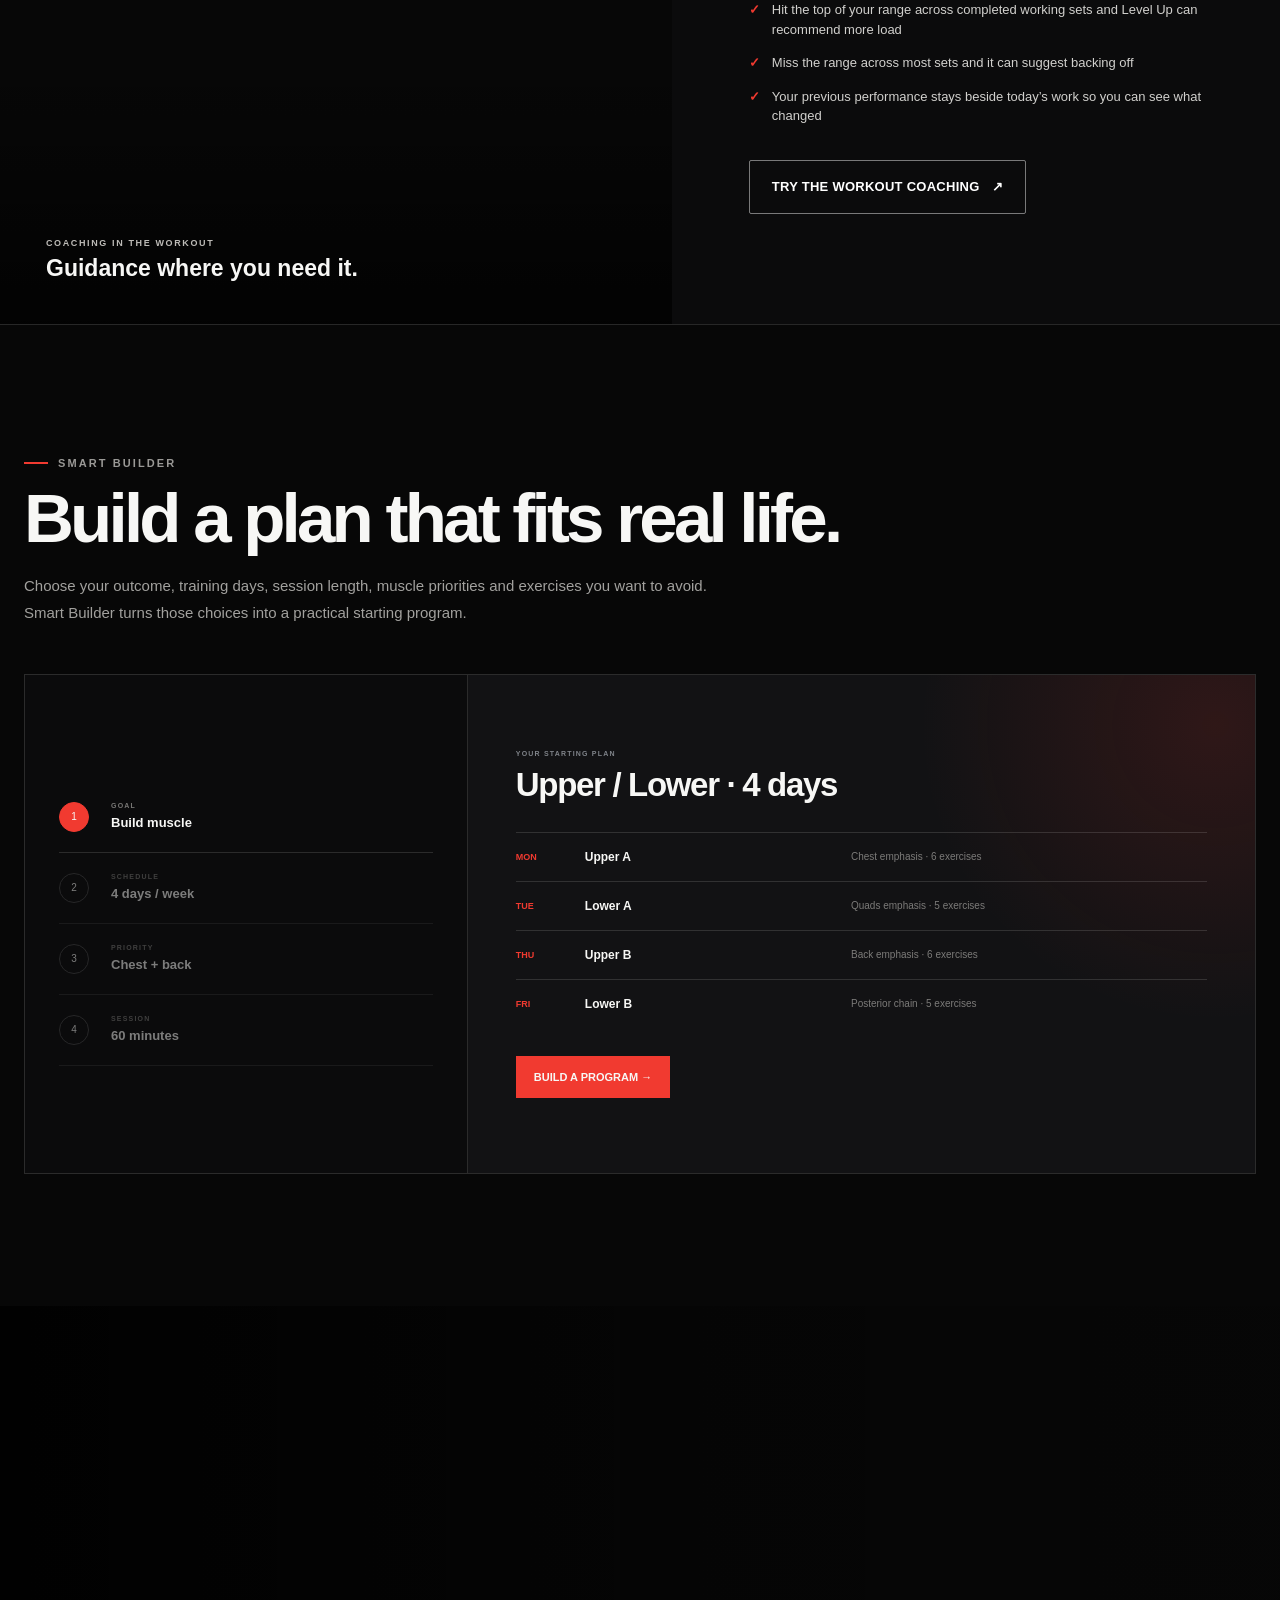
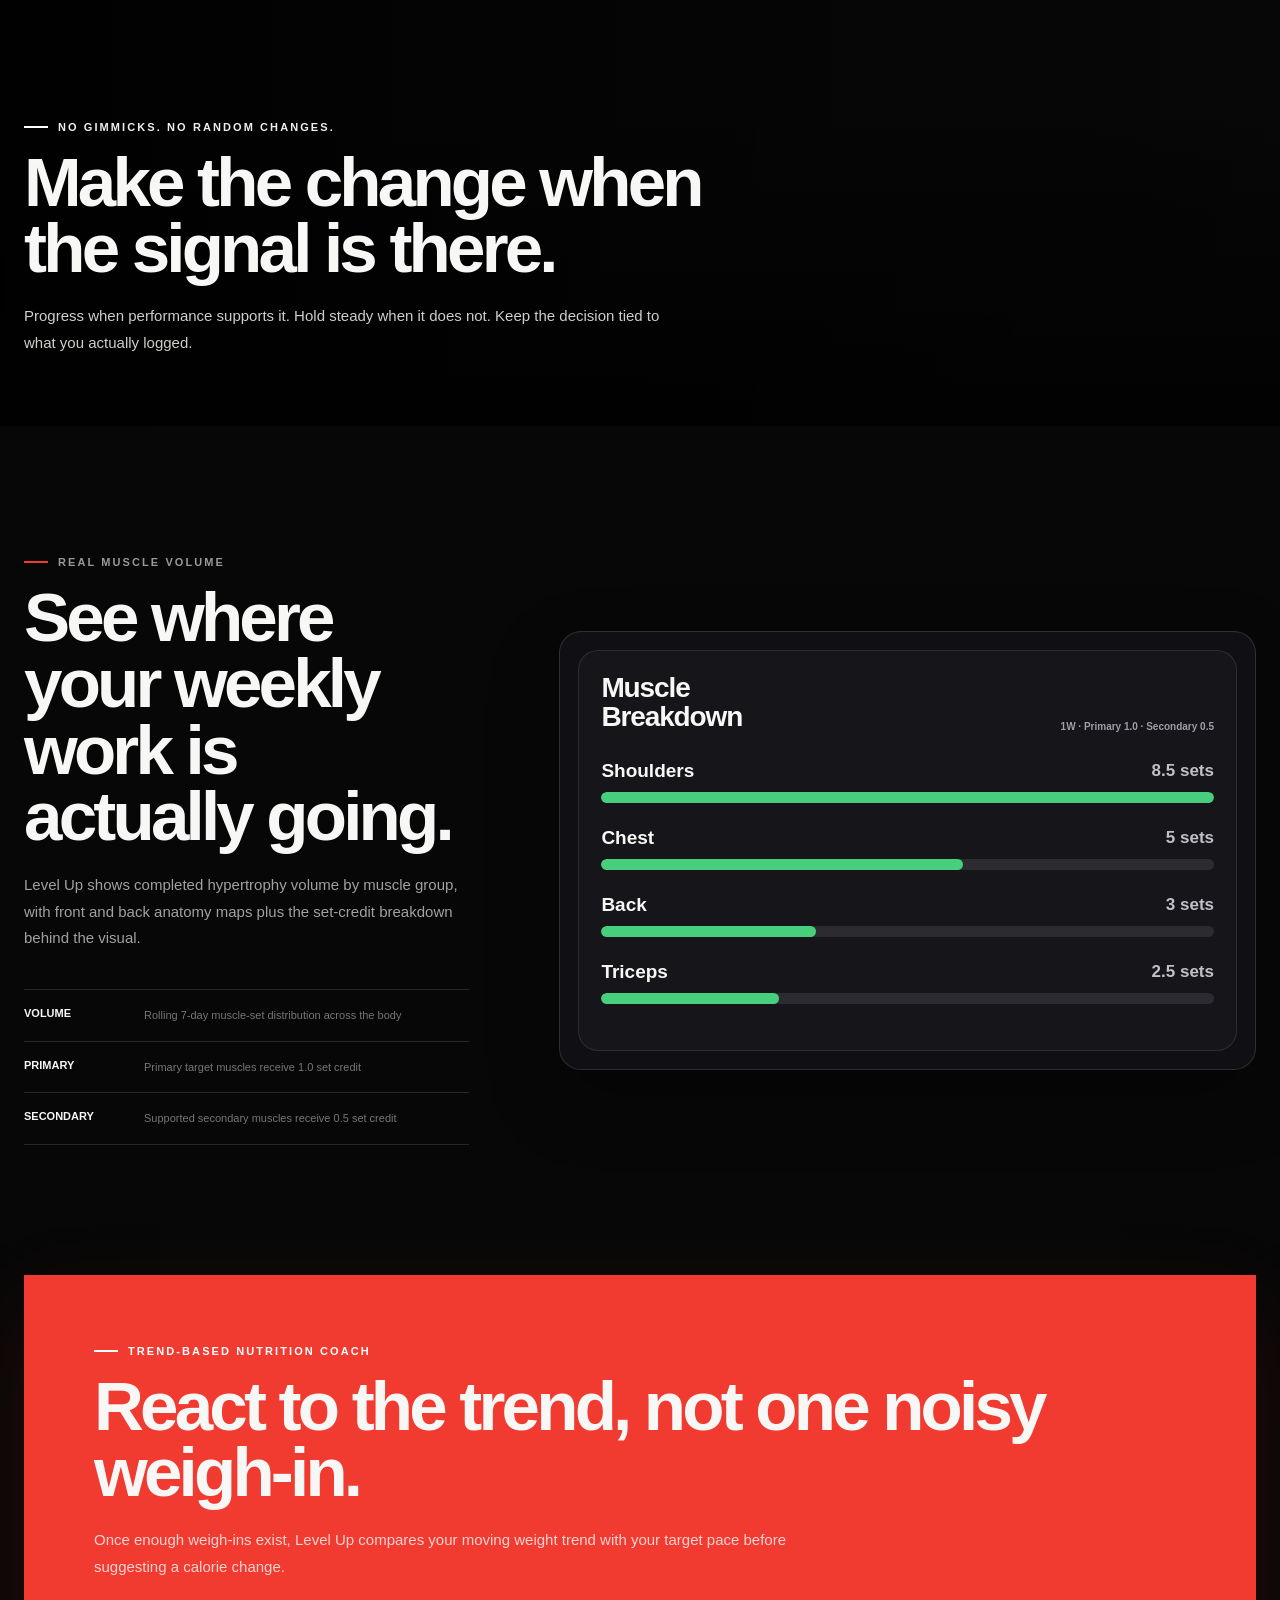
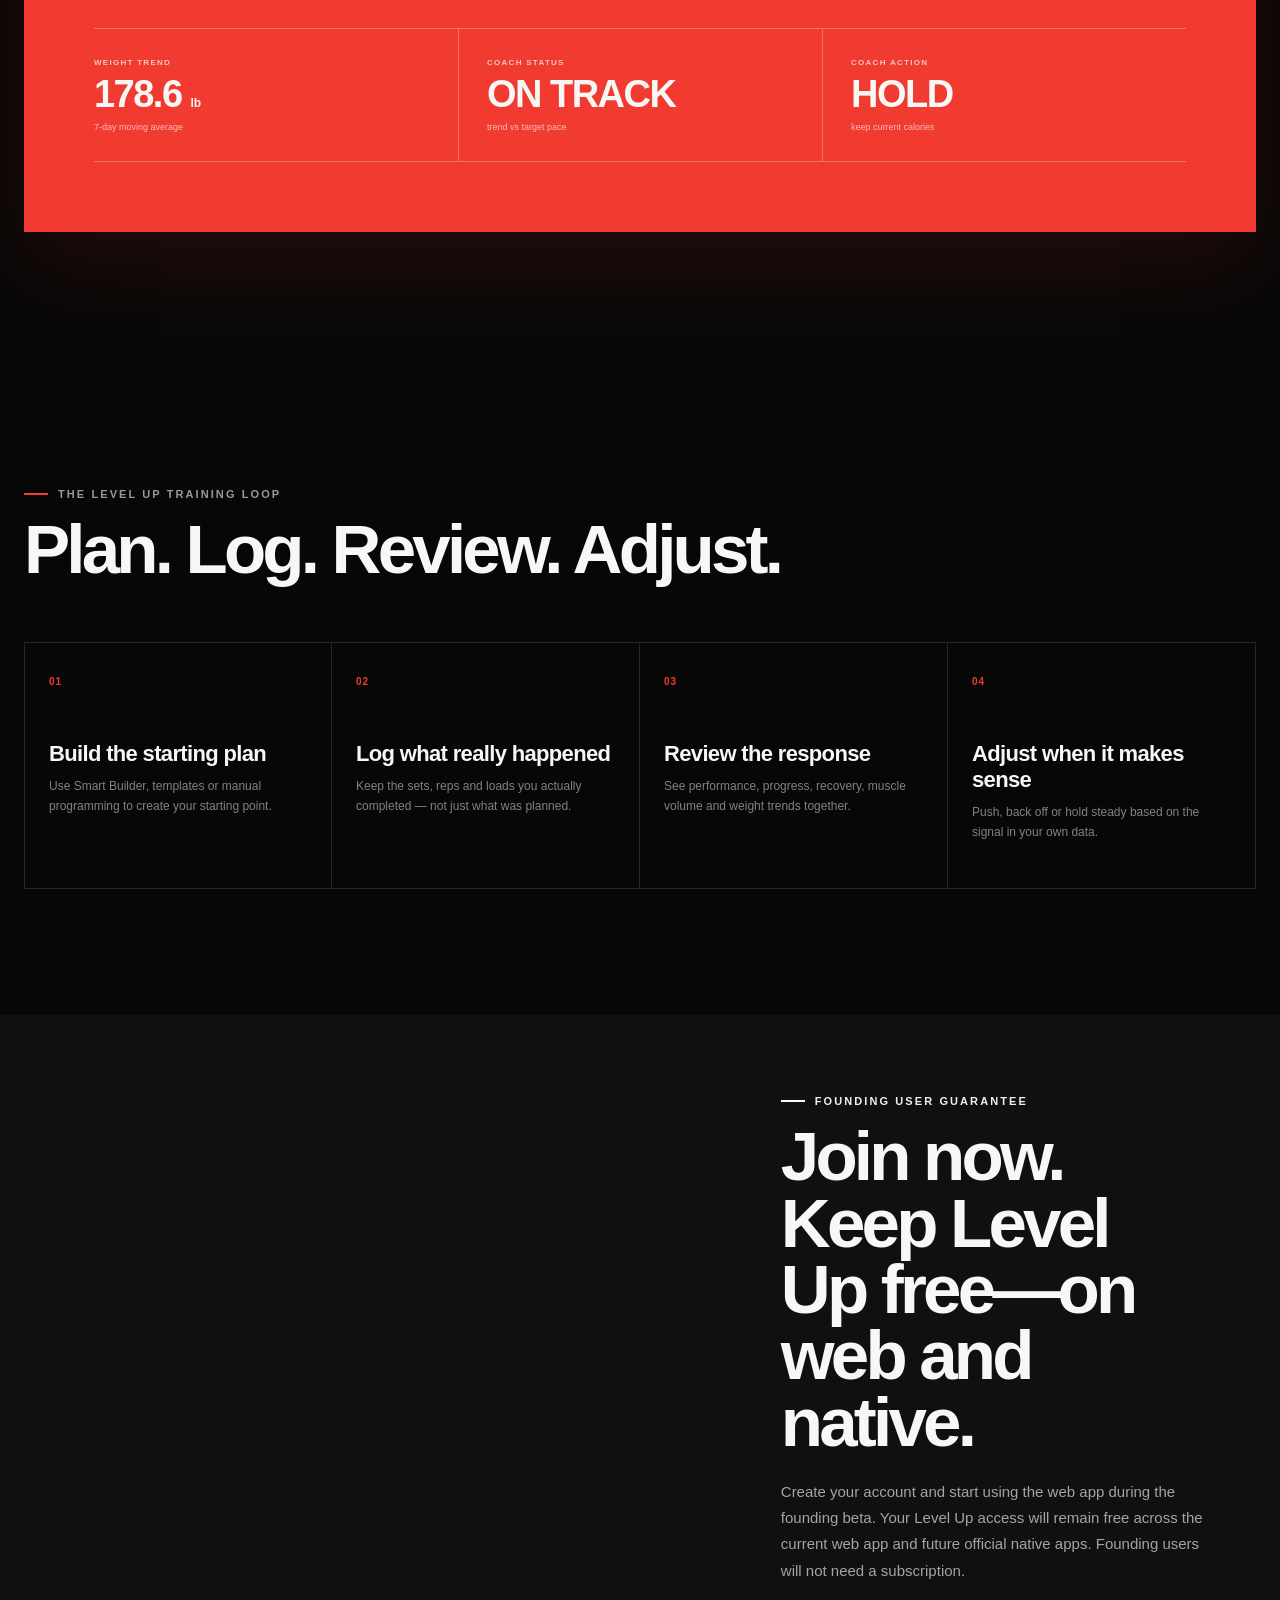
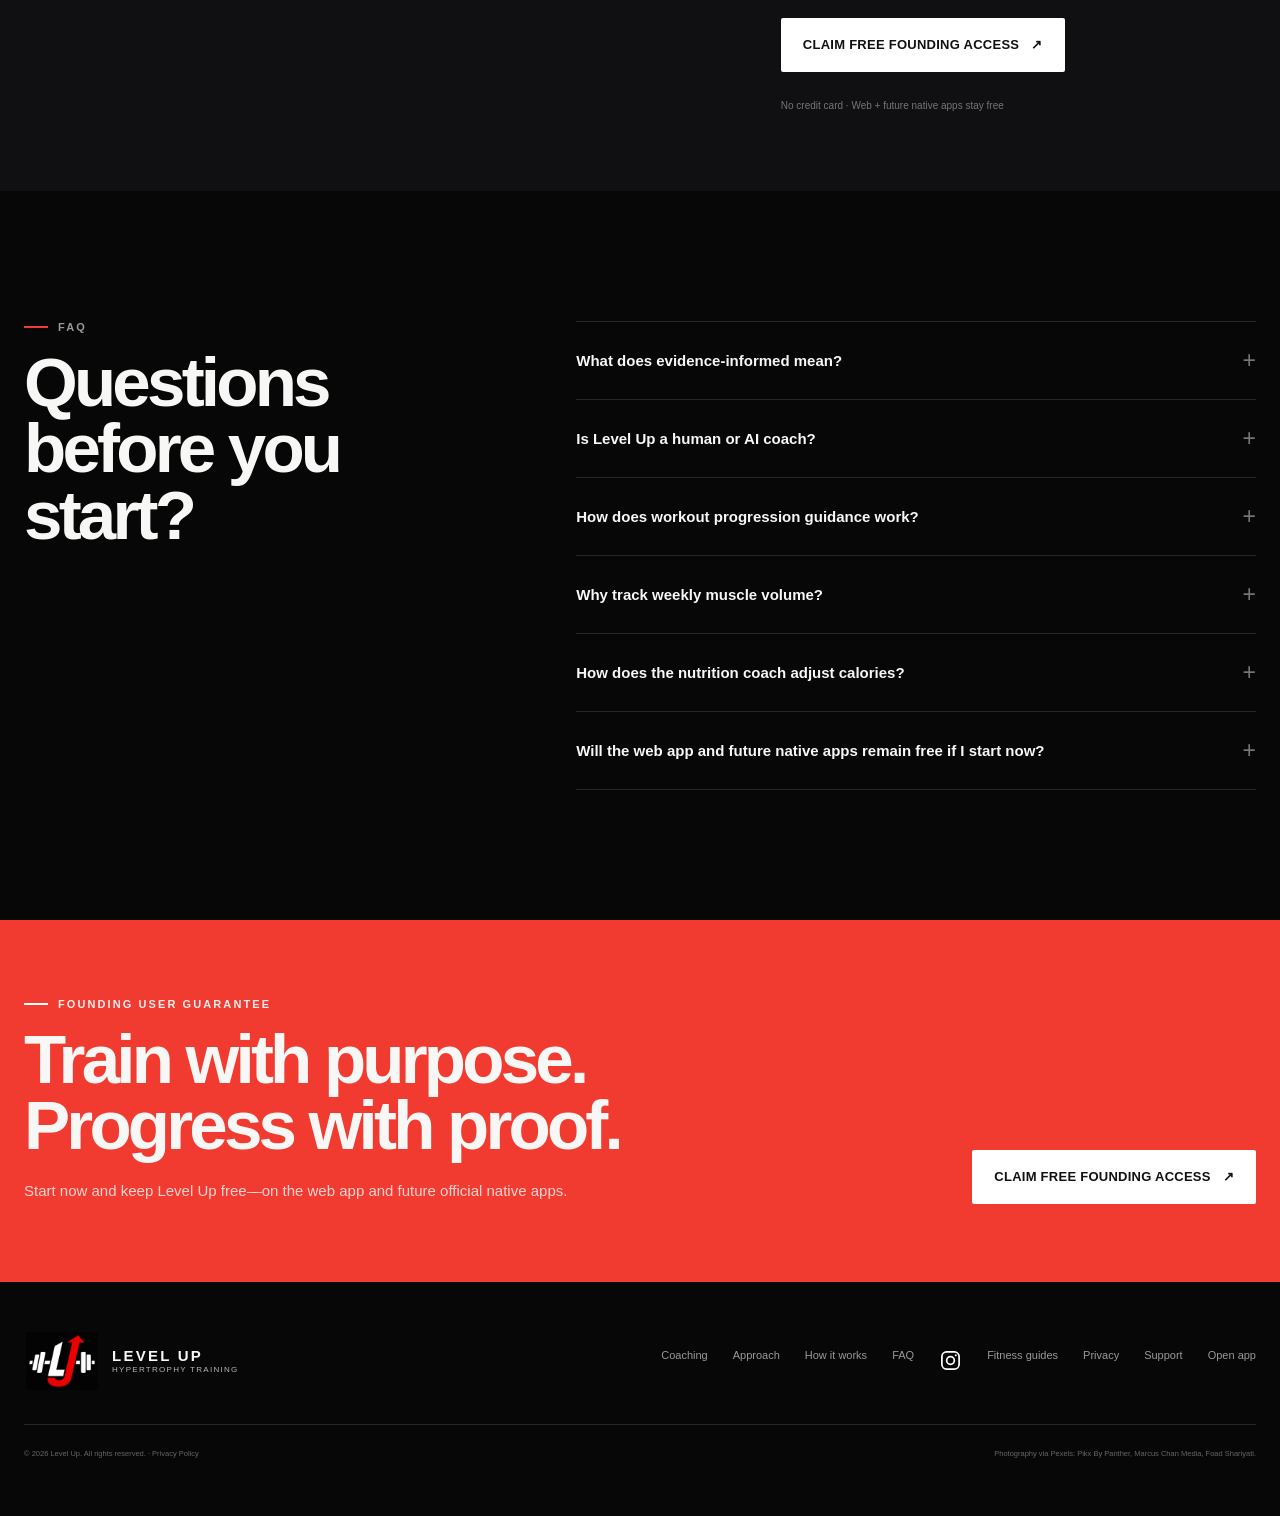
==== commit a734b2a0: "Publish SEO fitness app comparison guide with transparent Level Up recommendation" ====
--- a/index.html
+++ b/index.html
@@ -9,6 +9,7 @@
   <meta property="og:description" content="Train with purpose. Progress with proof. Build, log, track and adjust in one hypertrophy training app.">
   <meta property="og:type" content="website">
   <title>Level Up — Hypertrophy Training & Coaching</title>
+  <link rel="canonical" href="https://leveluphypertrophy.com/">
   <link rel="preconnect" href="https://images.pexels.com">
   <link rel="stylesheet" href="styles.css?v=exact-logo-map-1">
   <link rel="stylesheet" href="site-overrides.css?v=app-store-live-1">
@@ -24,6 +25,7 @@
     <nav id="site-nav" class="site-nav" data-nav>
       <a href="#features">Coaching</a>
       <a href="#science">Approach</a>
+      <a href="/blog/best-fitness-apps/">Best fitness apps</a>
       <a href="#system">How it works</a>
       <a href="https://app.leveluphypertrophy.com/help/">Help</a>
       <a href="#beta">Founding offer</a>
@@ -202,7 +204,7 @@
   </main>
 
   <footer class="site-footer">
-    <div class="footer-top"><a class="brand" href="#top"><img class="brand-logo-image" src="assets/level-up-site-logo.svg?v=exact-user-logo-1" alt="Level Up logo"><span class="brand-copy"><strong>LEVEL UP</strong><small>HYPERTROPHY TRAINING</small></span></a><div class="footer-links"><a href="#features">Coaching</a><a href="#science">Approach</a><a href="#system">How it works</a><a href="#faq">FAQ</a><a class="footer-instagram" href="https://www.instagram.com/leveluphypertrophyapp/" target="_blank" rel="noopener noreferrer" aria-label="Level Up Hypertrophy on Instagram"><svg viewBox="0 0 24 24" width="23" height="23" fill="none" stroke="#fff" stroke-width="1.8" stroke-linecap="round" stroke-linejoin="round" aria-hidden="true"><rect x="3" y="3" width="18" height="18" rx="5"></rect><circle cx="12" cy="12" r="4"></circle><circle cx="17.5" cy="6.5" r="1" fill="#fff" stroke="none"></circle></svg></a><a href="/privacy.html">Privacy</a><a href="mailto:support@leveluphypertrophy.com">Support</a><a href="https://app.leveluphypertrophy.com/">Open app</a></div></div>
+    <div class="footer-top"><a class="brand" href="#top"><img class="brand-logo-image" src="assets/level-up-site-logo.svg?v=exact-user-logo-1" alt="Level Up logo"><span class="brand-copy"><strong>LEVEL UP</strong><small>HYPERTROPHY TRAINING</small></span></a><div class="footer-links"><a href="#features">Coaching</a><a href="#science">Approach</a><a href="#system">How it works</a><a href="#faq">FAQ</a><a class="footer-instagram" href="https://www.instagram.com/leveluphypertrophyapp/" target="_blank" rel="noopener noreferrer" aria-label="Level Up Hypertrophy on Instagram"><svg viewBox="0 0 24 24" width="23" height="23" fill="none" stroke="#fff" stroke-width="1.8" stroke-linecap="round" stroke-linejoin="round" aria-hidden="true"><rect x="3" y="3" width="18" height="18" rx="5"></rect><circle cx="12" cy="12" r="4"></circle><circle cx="17.5" cy="6.5" r="1" fill="#fff" stroke="none"></circle></svg></a><a href="/blog/">Fitness guides</a><a href="/privacy.html">Privacy</a><a href="mailto:support@leveluphypertrophy.com">Support</a><a href="https://app.leveluphypertrophy.com/">Open app</a></div></div>
     <div class="footer-bottom"><small>© <span data-year></span> Level Up. All rights reserved. · <a href="/privacy.html">Privacy Policy</a></small><small class="photo-credit">Photography via Pexels: Pikx By Panther, Marcus Chan Media, Foad Shariyati.</small></div>
   </footer>
 
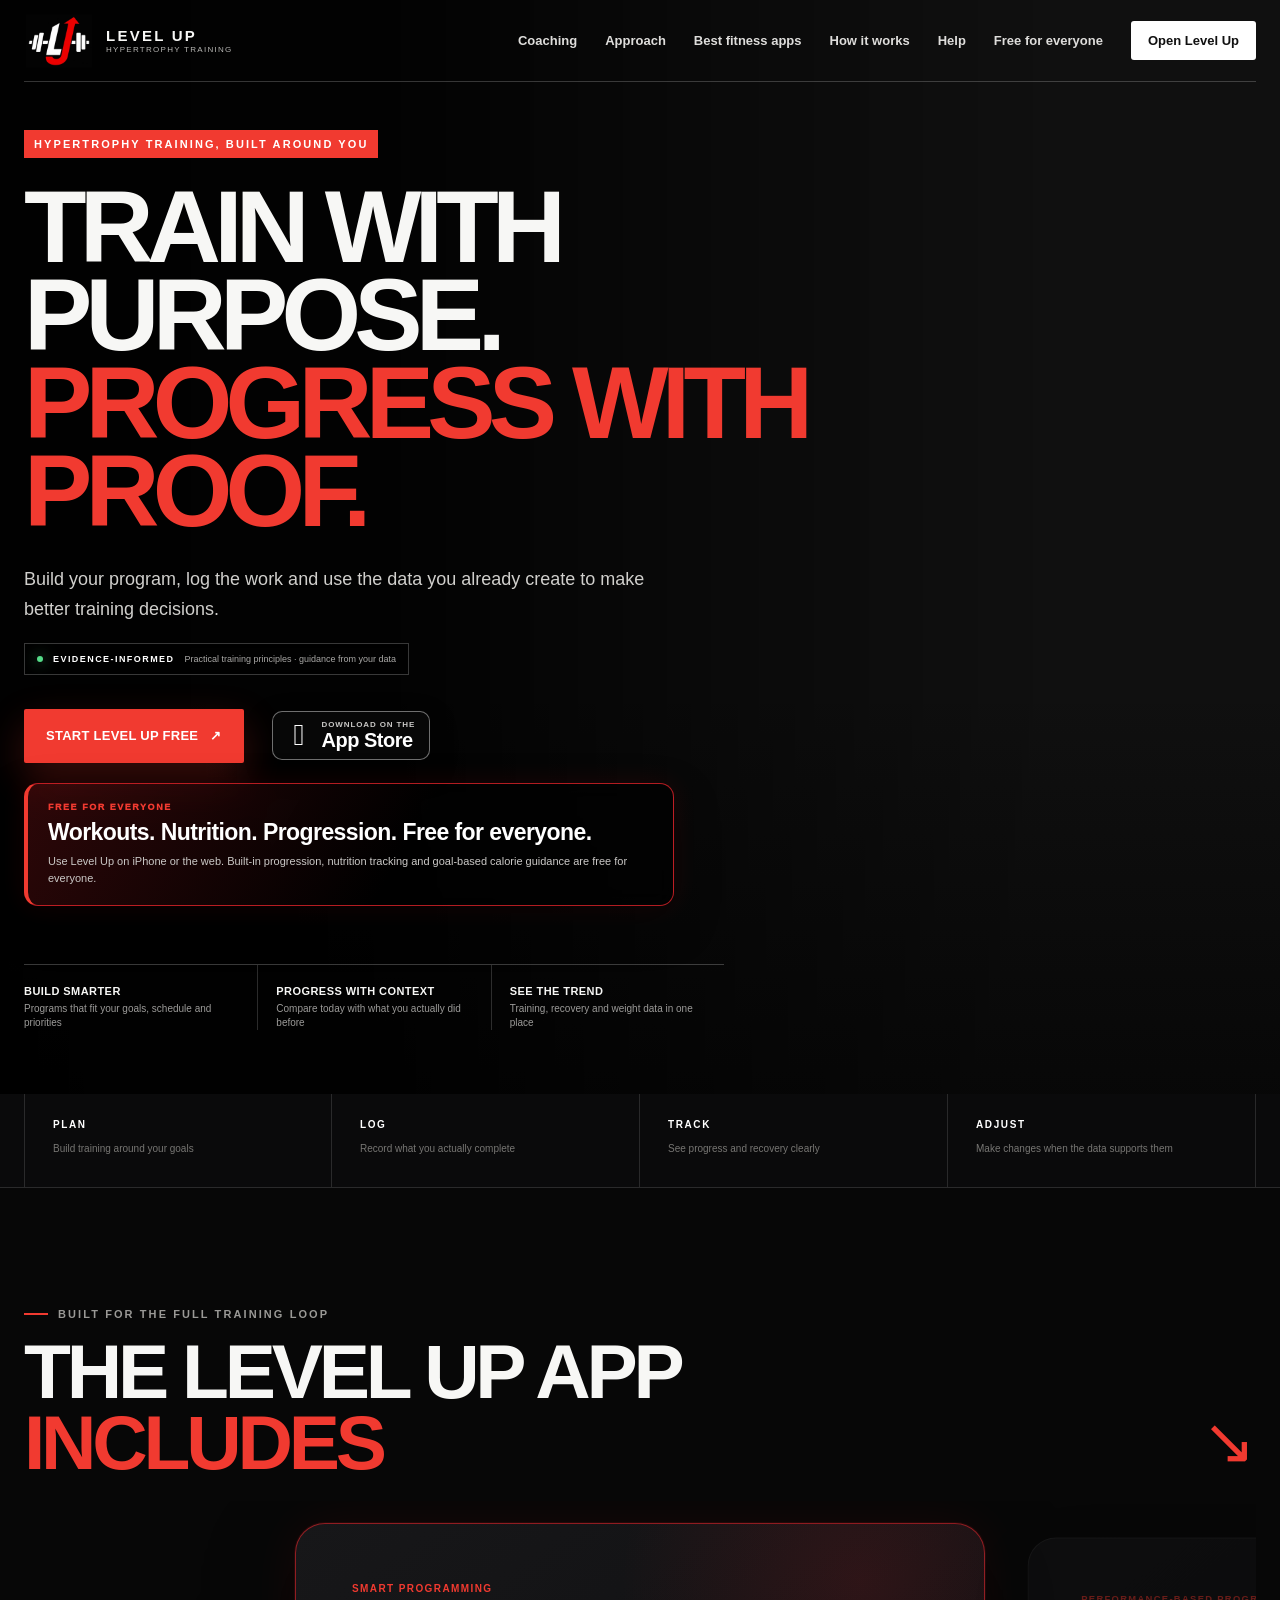
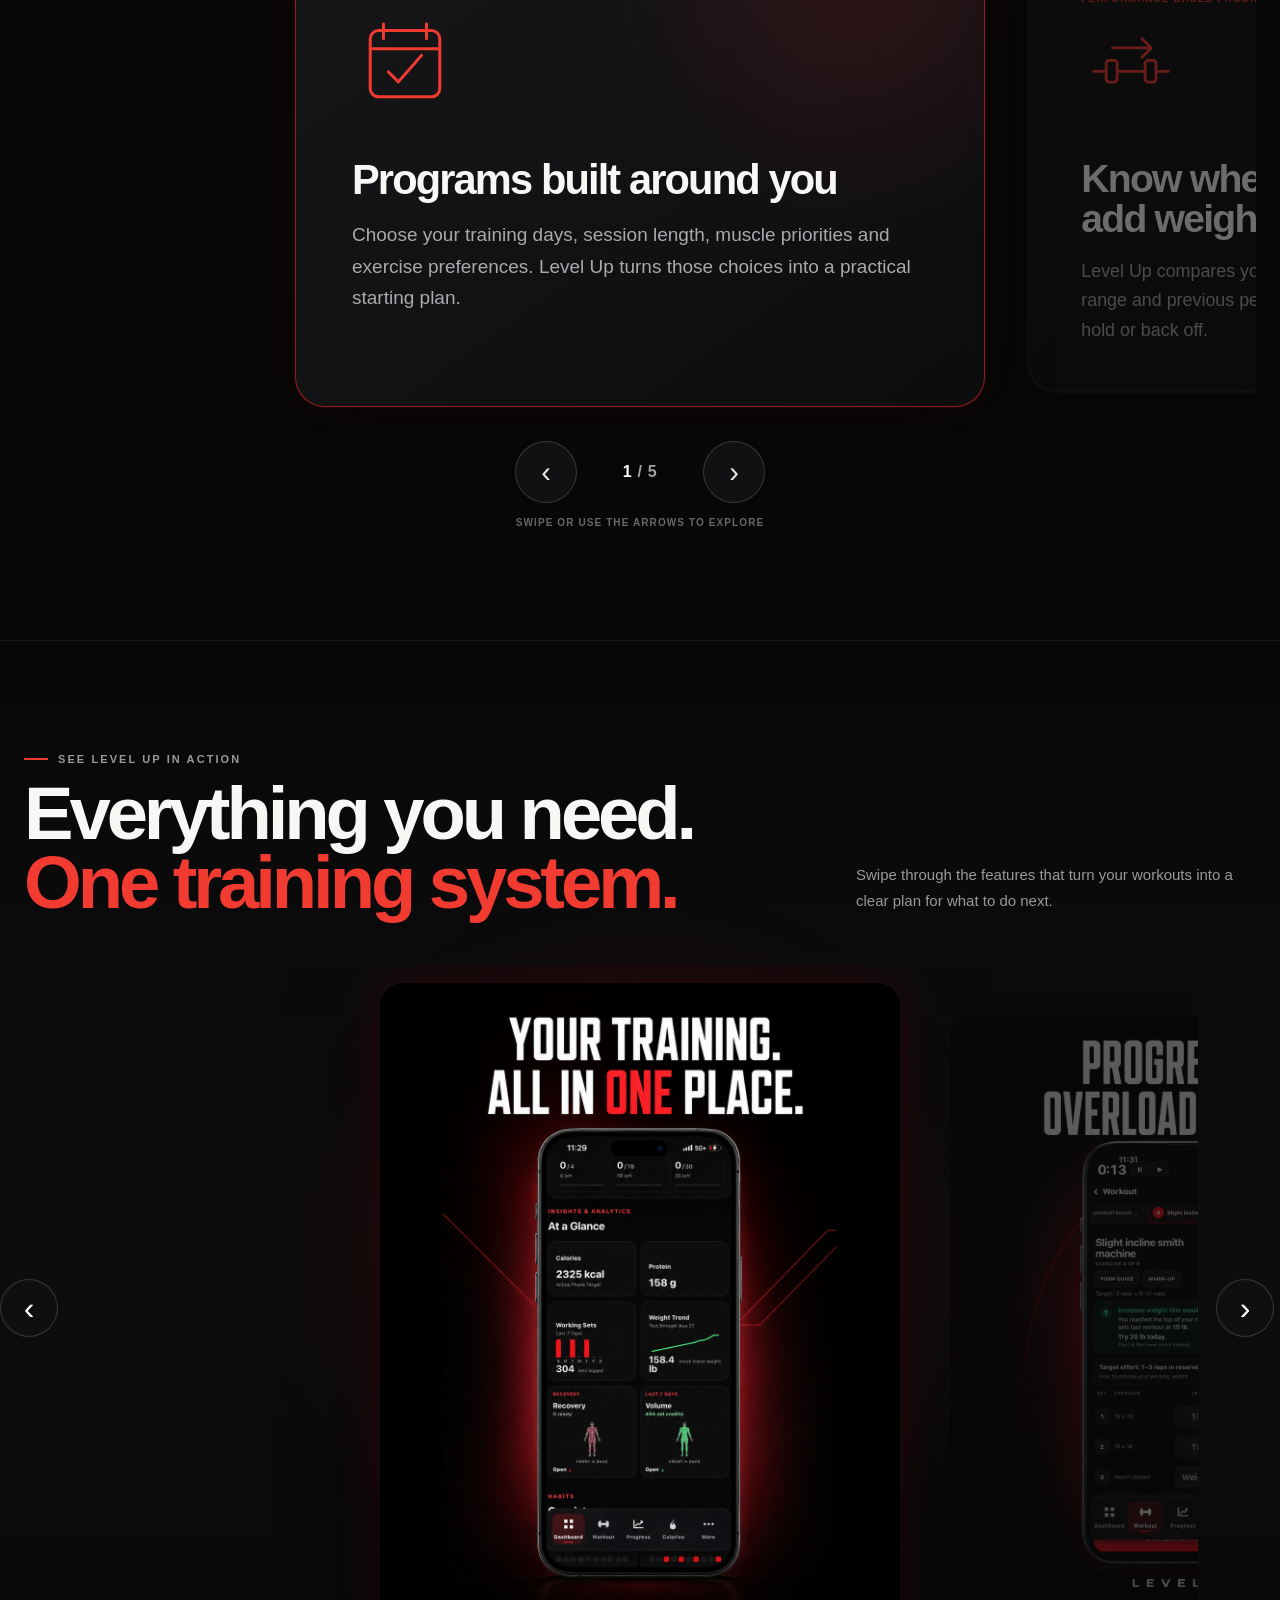
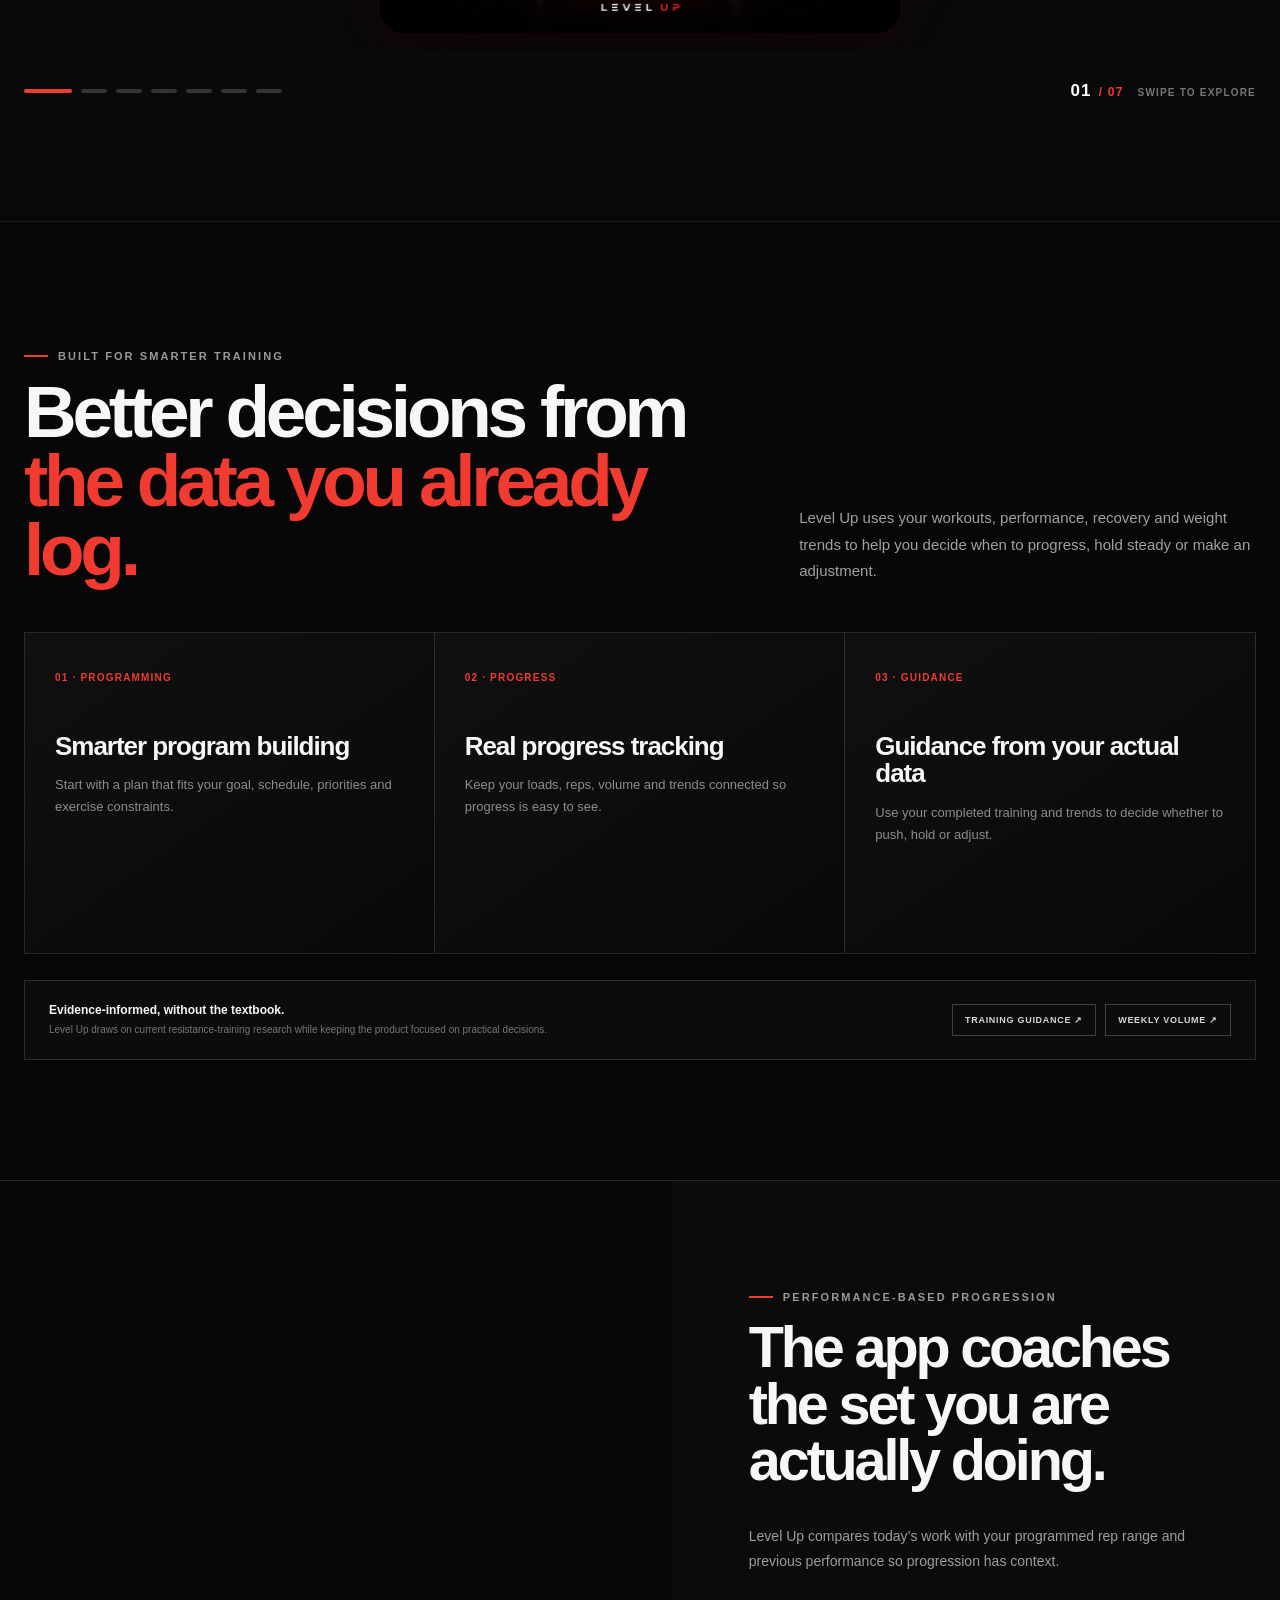
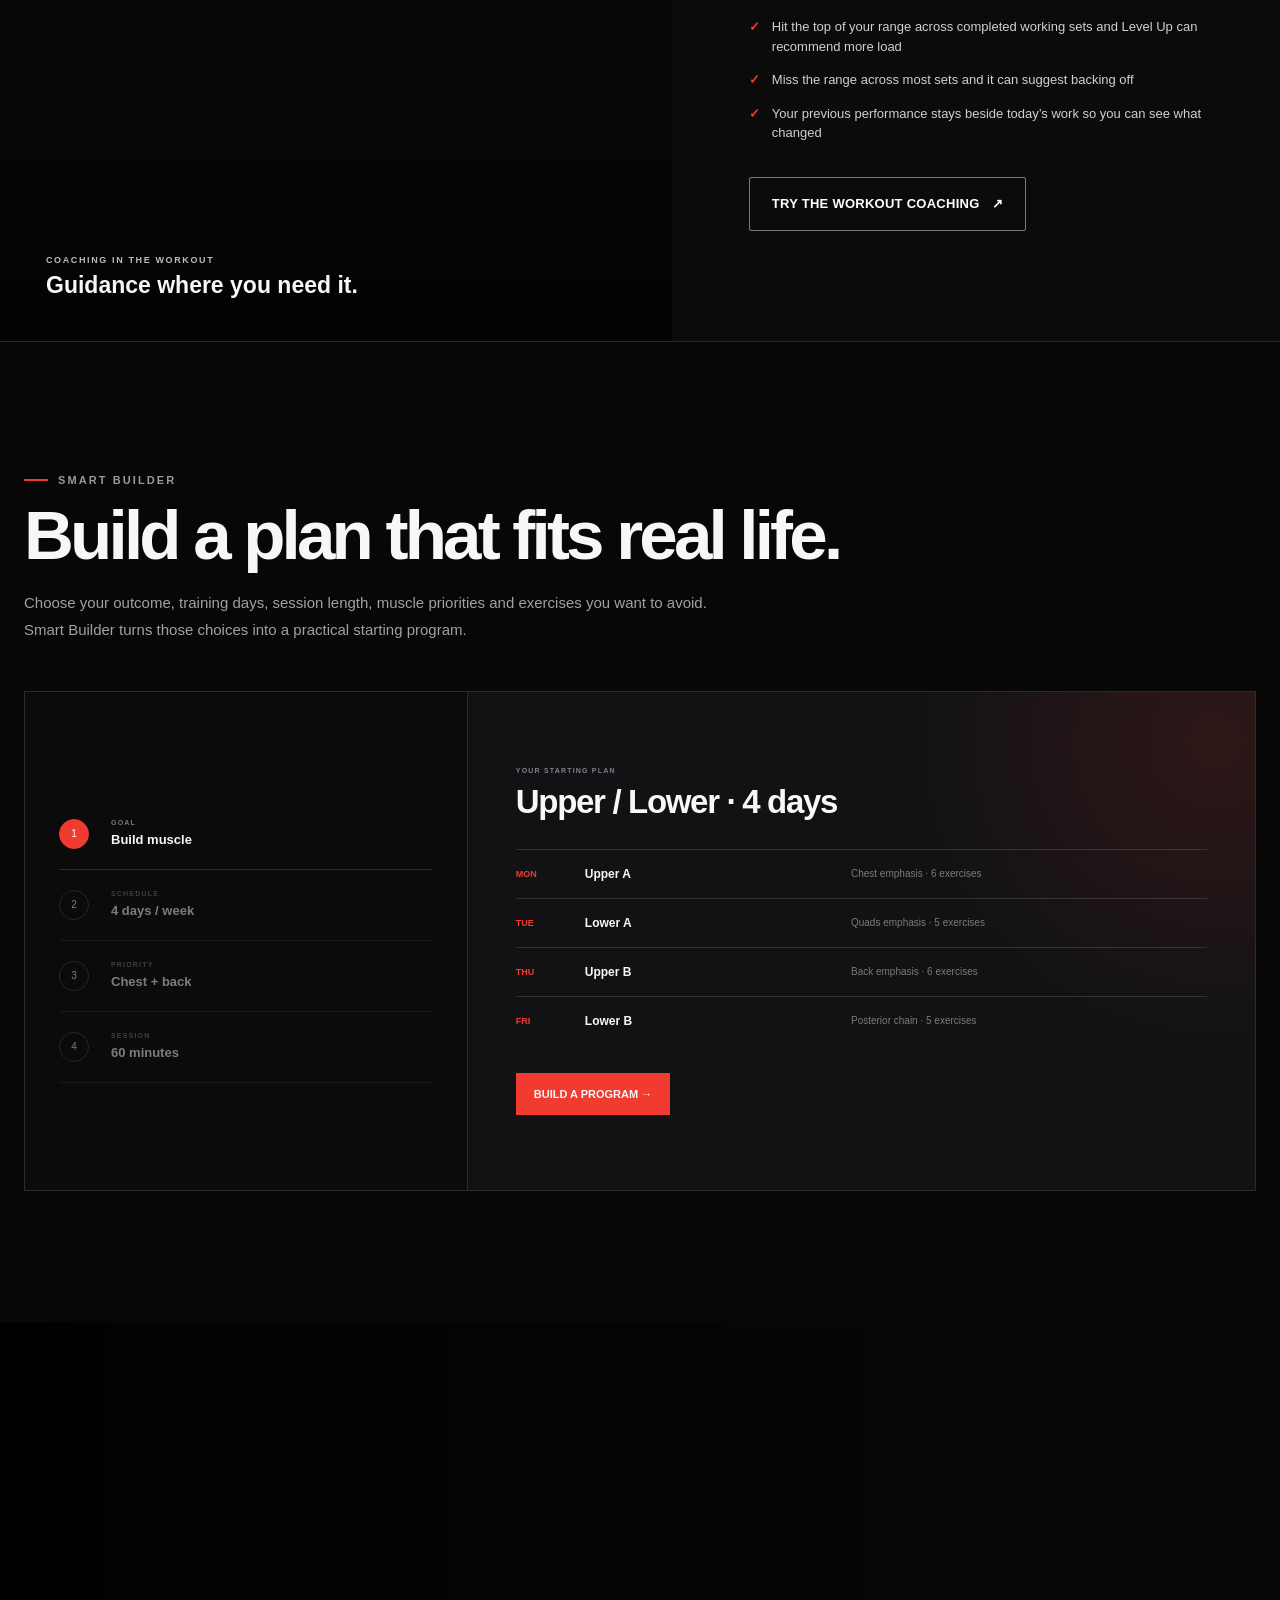
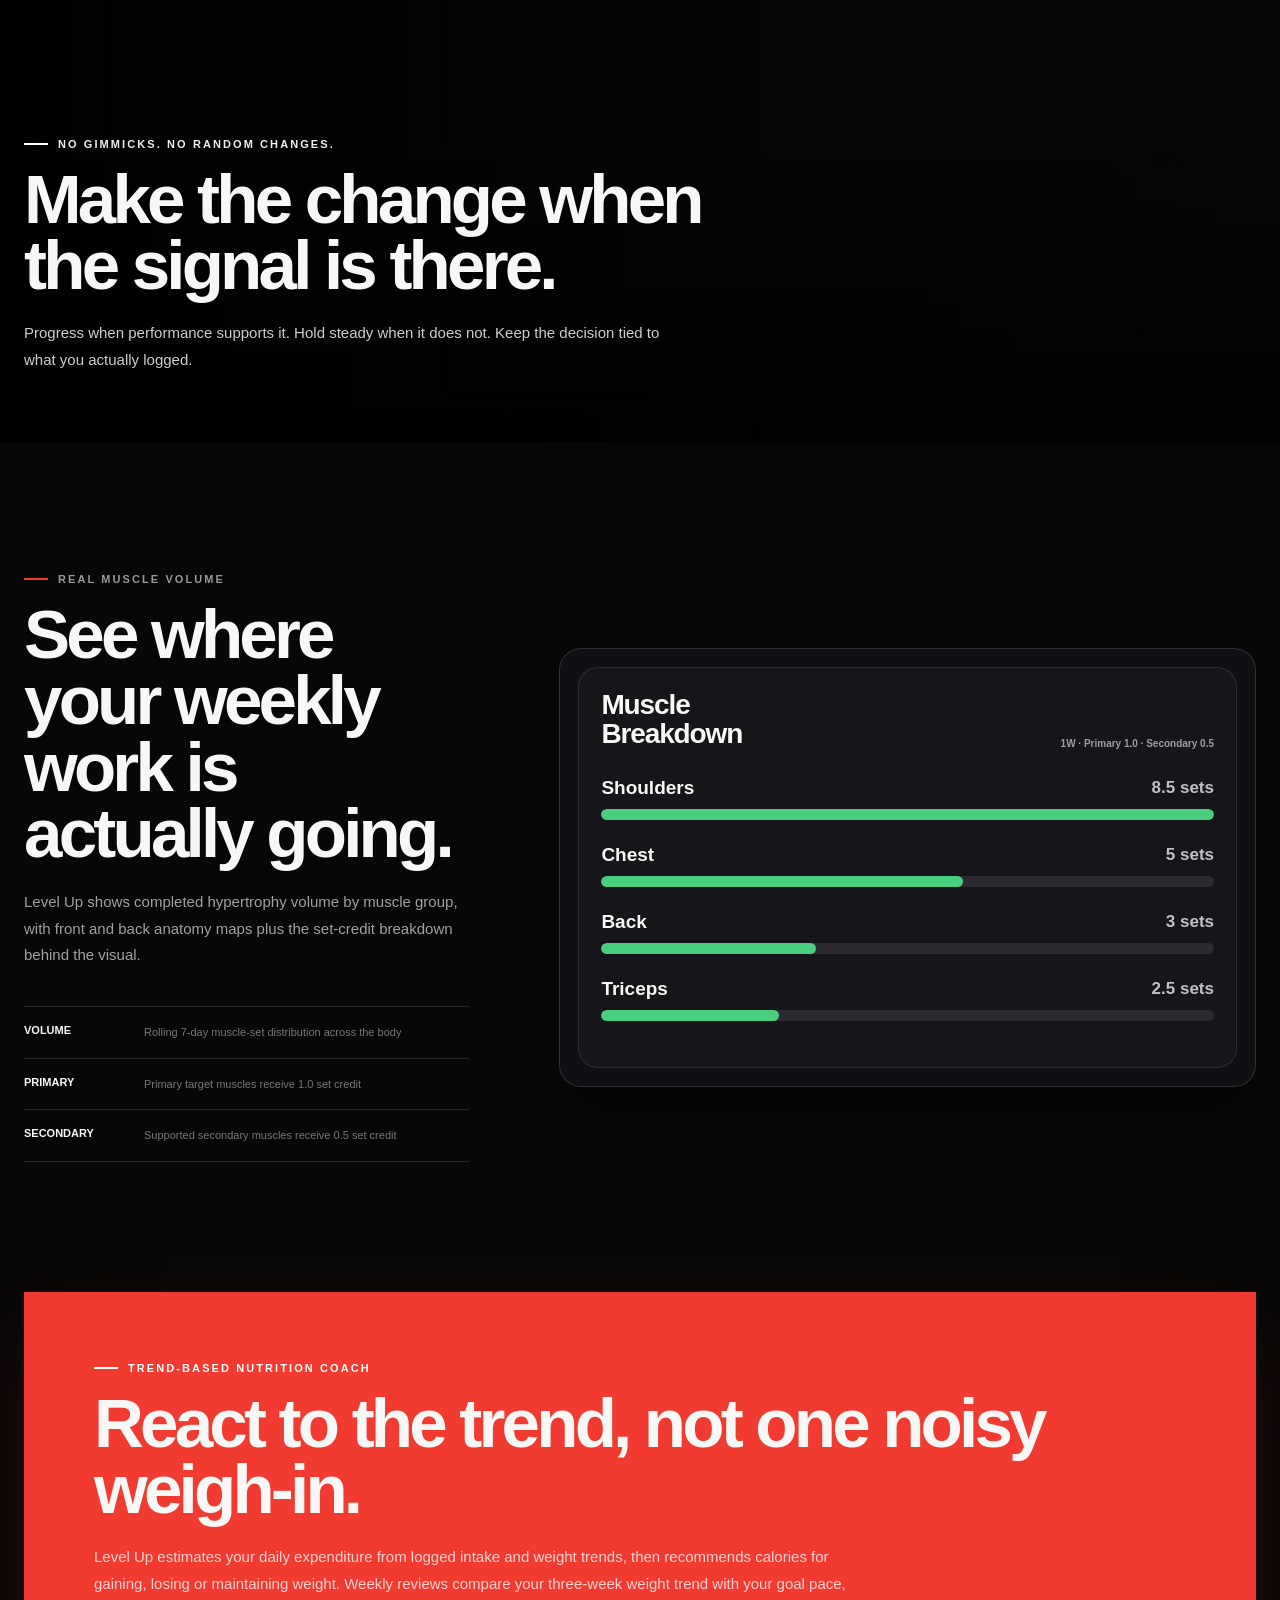
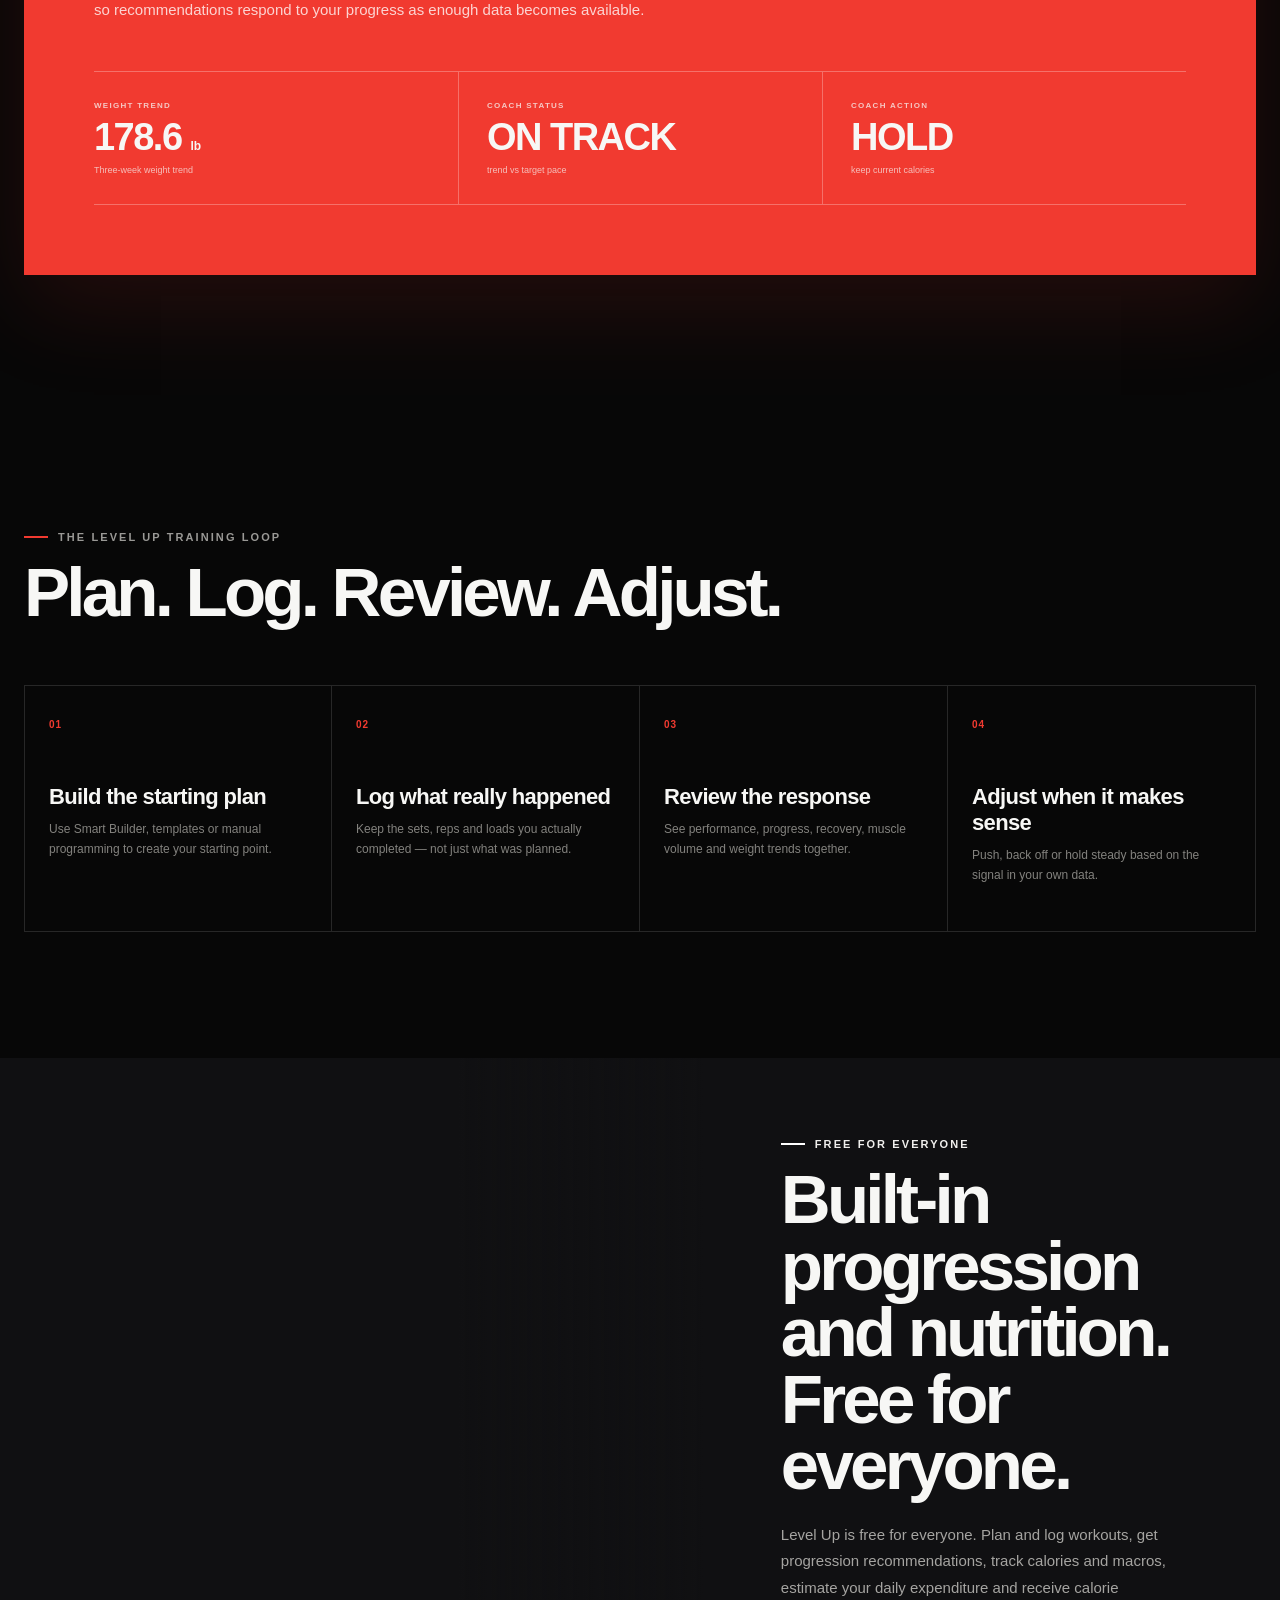
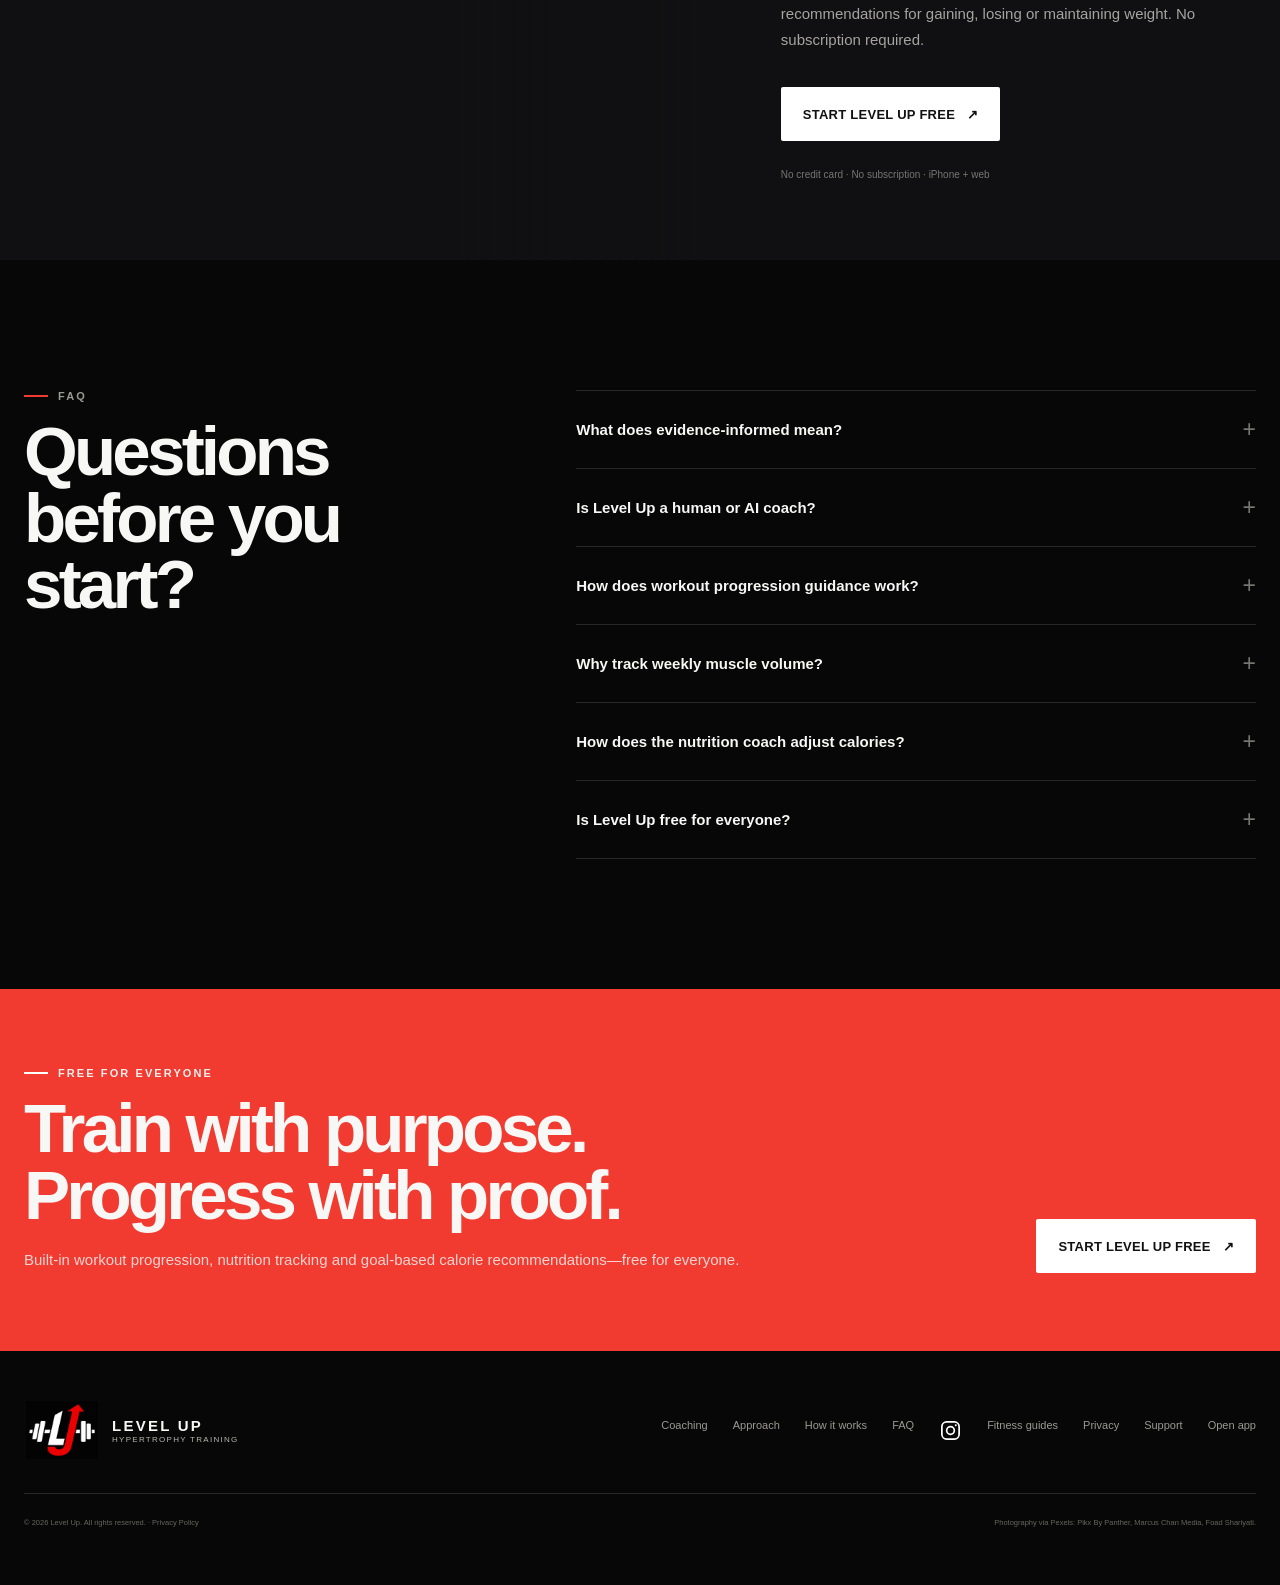
==== commit 2cb9666a: "Highlight built-in progression and nutrition; make free-for-everyone messaging consistent" ====
--- a/index.html
+++ b/index.html
@@ -28,7 +28,7 @@
       <a href="/blog/best-fitness-apps/">Best fitness apps</a>
       <a href="#system">How it works</a>
       <a href="https://app.leveluphypertrophy.com/help/">Help</a>
-      <a href="#beta">Founding offer</a>
+      <a href="#beta">Free for everyone</a>
       <a class="nav-cta" href="https://app.leveluphypertrophy.com/">Open Level Up</a>
     </nav>
   </header>
@@ -44,7 +44,7 @@
           <p>Build your program, log the work and use the data you already create to make better training decisions.</p>
           <div class="science-badge"><span></span><b>EVIDENCE-INFORMED</b><small>Practical training principles · guidance from your data</small></div>
           <div class="hero-actions">
-            <a class="button button-primary" href="https://app.leveluphypertrophy.com/">Claim free founding access <span>↗</span></a>
+            <a class="button button-primary" href="https://app.leveluphypertrophy.com/">Start Level Up free <span>↗</span></a>
             <a class="app-store-link" href="https://apps.apple.com/ca/app/level-up-workout-nutrition/id6810024008" target="_blank" rel="noopener noreferrer" aria-label="Download Level Up on the App Store">
               <span class="app-store-mark" aria-hidden="true"></span>
               <span class="app-store-copy"><small>DOWNLOAD ON THE</small><strong>App Store</strong></span>
@@ -52,9 +52,9 @@
             <a class="text-link" href="#app-showcase">See the app <span>↓</span></a>
           </div>
           <div class="founding-access-promise">
-            <span class="founding-access-label">FOUNDING USER GUARANTEE</span>
-            <strong>Web today. Native tomorrow. Free for founding users.</strong>
-            <span>Start using the web app now and your Level Up access will remain free—including future official Level Up native apps.</span>
+            <span class="founding-access-label">FREE FOR EVERYONE</span>
+            <strong>Workouts. Nutrition. Progression. Free for everyone.</strong>
+            <span>Use Level Up on iPhone or the web. Built-in progression, nutrition tracking and goal-based calorie guidance are free for everyone.</span>
           </div>
           <div class="hero-meta">
             <div><strong>Build smarter</strong><span>Programs that fit your goals, schedule and priorities</span></div>
@@ -192,15 +192,15 @@
       </div>
     </section>
 
-    <section class="section weight-section"><div class="weight-card"><span class="eyebrow light">TREND-BASED NUTRITION COACH</span><h2>React to the trend, not one noisy weigh-in.</h2><p>Once enough weigh-ins exist, Level Up compares your moving weight trend with your target pace before suggesting a calorie change.</p><div class="weight-metrics"><div><small>WEIGHT TREND</small><strong>178.6 <span>lb</span></strong><em>7-day moving average</em></div><div><small>COACH STATUS</small><strong>ON TRACK</strong><em>trend vs target pace</em></div><div><small>COACH ACTION</small><strong>HOLD</strong><em>keep current calories</em></div></div></div></section>
+    <section class="section weight-section"><div class="weight-card"><span class="eyebrow light">TREND-BASED NUTRITION COACH</span><h2>React to the trend, not one noisy weigh-in.</h2><p>Level Up estimates your daily expenditure from logged intake and weight trends, then recommends calories for gaining, losing or maintaining weight. Weekly reviews compare your three-week weight trend with your goal pace, so recommendations respond to your progress as enough data becomes available.</p><div class="weight-metrics"><div><small>WEIGHT TREND</small><strong>178.6 <span>lb</span></strong><em>Three-week weight trend</em></div><div><small>COACH STATUS</small><strong>ON TRACK</strong><em>trend vs target pace</em></div><div><small>COACH ACTION</small><strong>HOLD</strong><em>keep current calories</em></div></div></div></section>
 
     <section class="section process-section"><div class="process-heading"><span class="eyebrow">THE LEVEL UP TRAINING LOOP</span><h2>Plan. Log. Review. Adjust.</h2></div><div class="process-grid"><article><span>01</span><h3>Build the starting plan</h3><p>Use Smart Builder, templates or manual programming to create your starting point.</p></article><article><span>02</span><h3>Log what really happened</h3><p>Keep the sets, reps and loads you actually completed — not just what was planned.</p></article><article><span>03</span><h3>Review the response</h3><p>See performance, progress, recovery, muscle volume and weight trends together.</p></article><article><span>04</span><h3>Adjust when it makes sense</h3><p>Push, back off or hold steady based on the signal in your own data.</p></article></div></section>
 
-    <section id="beta" class="beta-section"><div class="beta-photo"></div><div class="beta-panel"><span class="eyebrow light">FOUNDING USER GUARANTEE</span><h2>Join now. Keep Level Up free—on web and native.</h2><p>Create your account and start using the web app during the founding beta. Your Level Up access will remain free across the current web app and future official native apps. Founding users will not need a subscription.</p><div class="hero-actions"><a class="button button-white" href="https://app.leveluphypertrophy.com/">Claim free founding access <span>↗</span></a><span class="beta-note">No credit card · Web + future native apps stay free</span></div></div></section>
-
-    <section id="faq" class="section faq-section"><div class="faq-heading"><span class="eyebrow">FAQ</span><h2>Questions before you start?</h2></div><div class="faq-list"><details><summary>What does evidence-informed mean?</summary><p>Level Up uses established resistance-training principles as guardrails, then applies them to the workouts and trends you log. The goal is practical guidance, not academic complexity.</p></details><details><summary>Is Level Up a human or AI coach?</summary><p>No. Level Up is a training app with coaching-style decision rules built around the data you log.</p></details><details><summary>How does workout progression guidance work?</summary><p>Level Up compares completed working sets with the rep range programmed for that exercise. When your completed sets reach the top of the range, it can recommend a practical load increase. If most completed sets fall below the range, it can suggest a lighter load.</p></details><details><summary>Why track weekly muscle volume?</summary><p>Weekly muscle-set distribution helps you see whether your program is actually putting enough work where you intended.</p></details><details><summary>How does the nutrition coach adjust calories?</summary><p>During an active nutrition phase, Level Up waits for enough weigh-ins to establish a trend, then compares that trend with your target weekly pace before recommending a change.</p></details><details><summary>Will the web app and future native apps remain free if I start now?</summary><p>Yes. Create your account and begin using the Level Up web app during the founding beta. Your founding access will remain free on the web app and future official Level Up native apps, with no subscription required.</p></details></div></section>
-
-    <section class="final-cta"><div><span class="eyebrow light">FOUNDING USER GUARANTEE</span><h2>Train with purpose. Progress with proof.</h2><p>Start now and keep Level Up free—on the web app and future official native apps.</p></div><a class="button button-white" href="https://app.leveluphypertrophy.com/">Claim free founding access <span>↗</span></a></section>
+    <section id="beta" class="beta-section"><div class="beta-photo"></div><div class="beta-panel"><span class="eyebrow light">FREE FOR EVERYONE</span><h2>Built-in progression and nutrition. Free for everyone.</h2><p>Level Up is free for everyone. Plan and log workouts, get progression recommendations, track calories and macros, estimate your daily expenditure and receive calorie recommendations for gaining, losing or maintaining weight. No subscription required.</p><div class="hero-actions"><a class="button button-white" href="https://app.leveluphypertrophy.com/">Start Level Up free <span>↗</span></a><span class="beta-note">No credit card · No subscription · iPhone + web</span></div></div></section>
+
+    <section id="faq" class="section faq-section"><div class="faq-heading"><span class="eyebrow">FAQ</span><h2>Questions before you start?</h2></div><div class="faq-list"><details><summary>What does evidence-informed mean?</summary><p>Level Up uses established resistance-training principles as guardrails, then applies them to the workouts and trends you log. The goal is practical guidance, not academic complexity.</p></details><details><summary>Is Level Up a human or AI coach?</summary><p>No. Level Up is a training app with coaching-style decision rules built around the data you log.</p></details><details><summary>How does workout progression guidance work?</summary><p>Level Up compares completed working sets with the rep range programmed for that exercise. When your completed sets reach the top of the range, it can recommend a practical load increase. If most completed sets fall below the range, it can suggest a lighter load.</p></details><details><summary>Why track weekly muscle volume?</summary><p>Weekly muscle-set distribution helps you see whether your program is actually putting enough work where you intended.</p></details><details><summary>How does the nutrition coach adjust calories?</summary><p>During an active nutrition phase, Level Up waits for enough weigh-ins to establish a trend, then compares that trend with your target weekly pace before recommending a change.</p></details><details><summary>Is Level Up free for everyone?</summary><p>Yes. Level Up is free for everyone on iPhone and the web. Workout progression, built-in nutrition, expenditure estimates and goal-based calorie recommendations are included, with no subscription required.</p></details></div></section>
+
+    <section class="final-cta"><div><span class="eyebrow light">FREE FOR EVERYONE</span><h2>Train with purpose. Progress with proof.</h2><p>Built-in workout progression, nutrition tracking and goal-based calorie recommendations—free for everyone.</p></div><a class="button button-white" href="https://app.leveluphypertrophy.com/">Start Level Up free <span>↗</span></a></section>
   </main>
 
   <footer class="site-footer">
